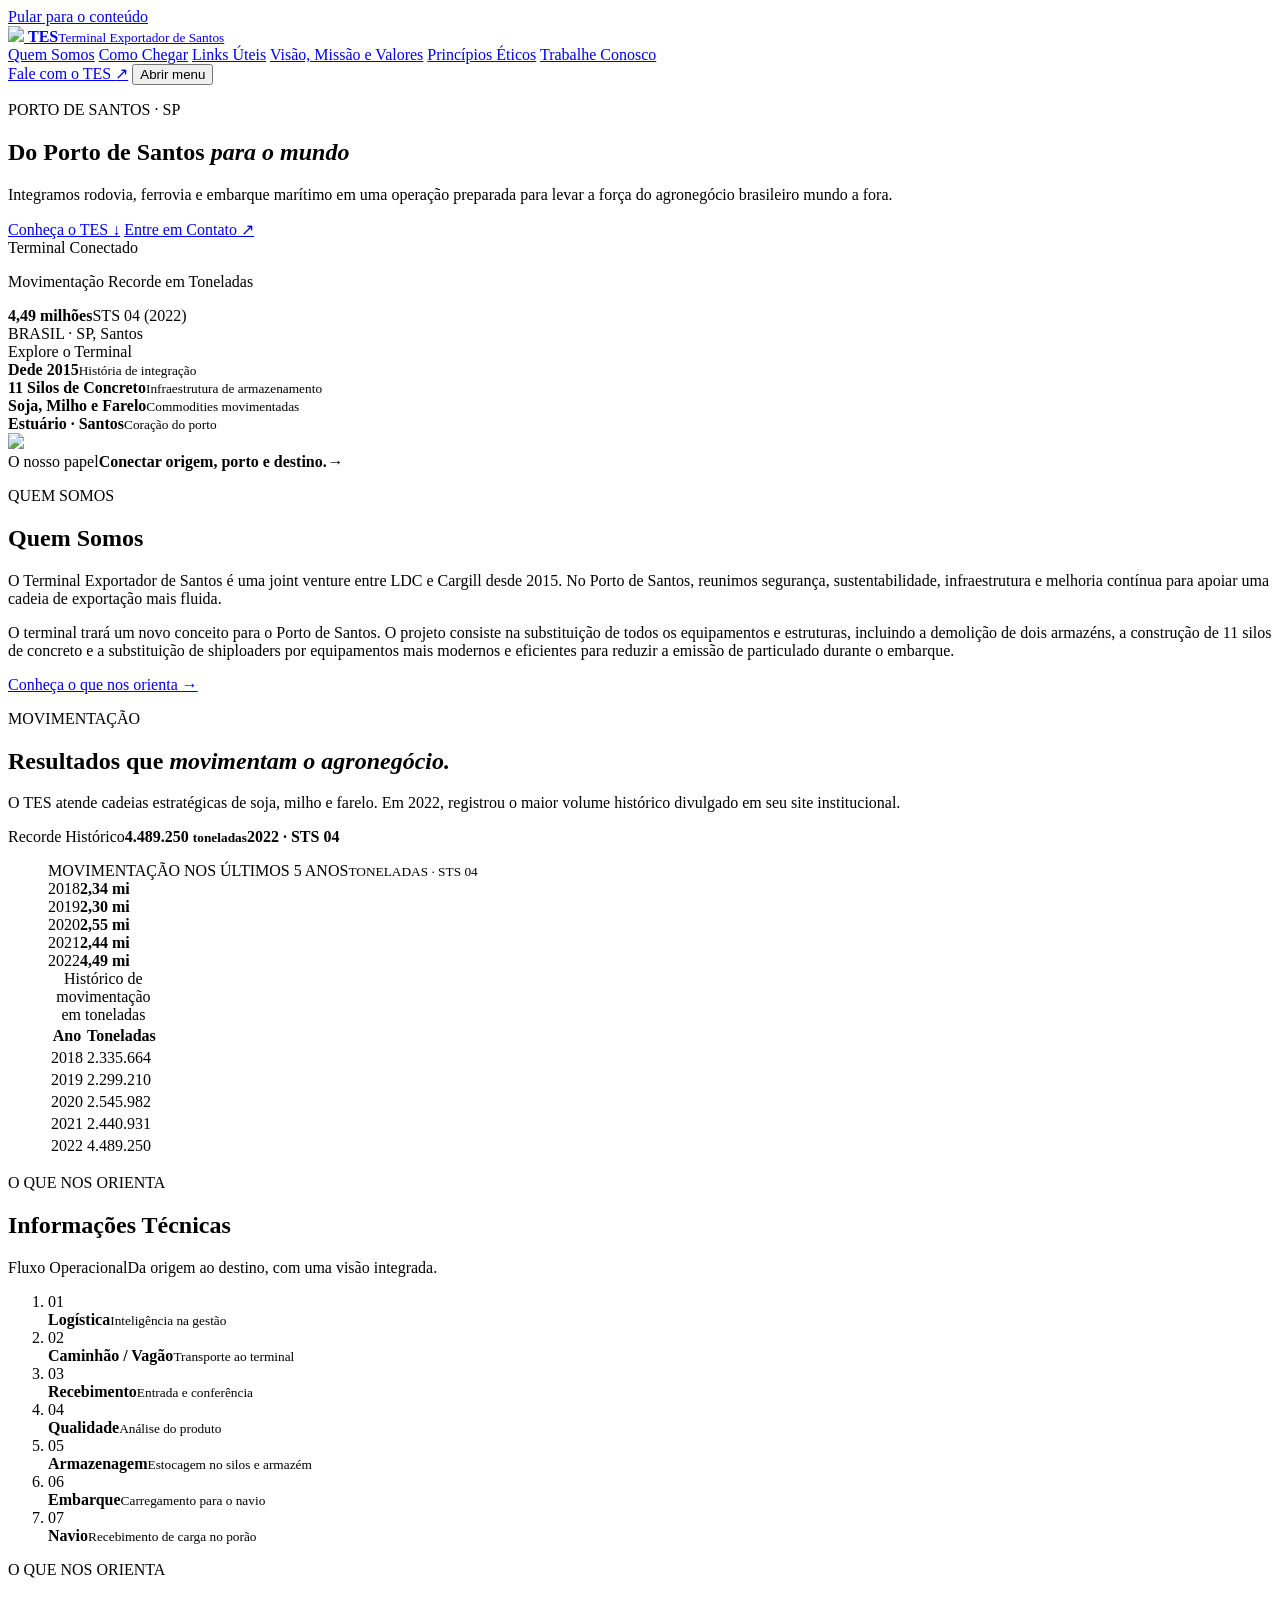
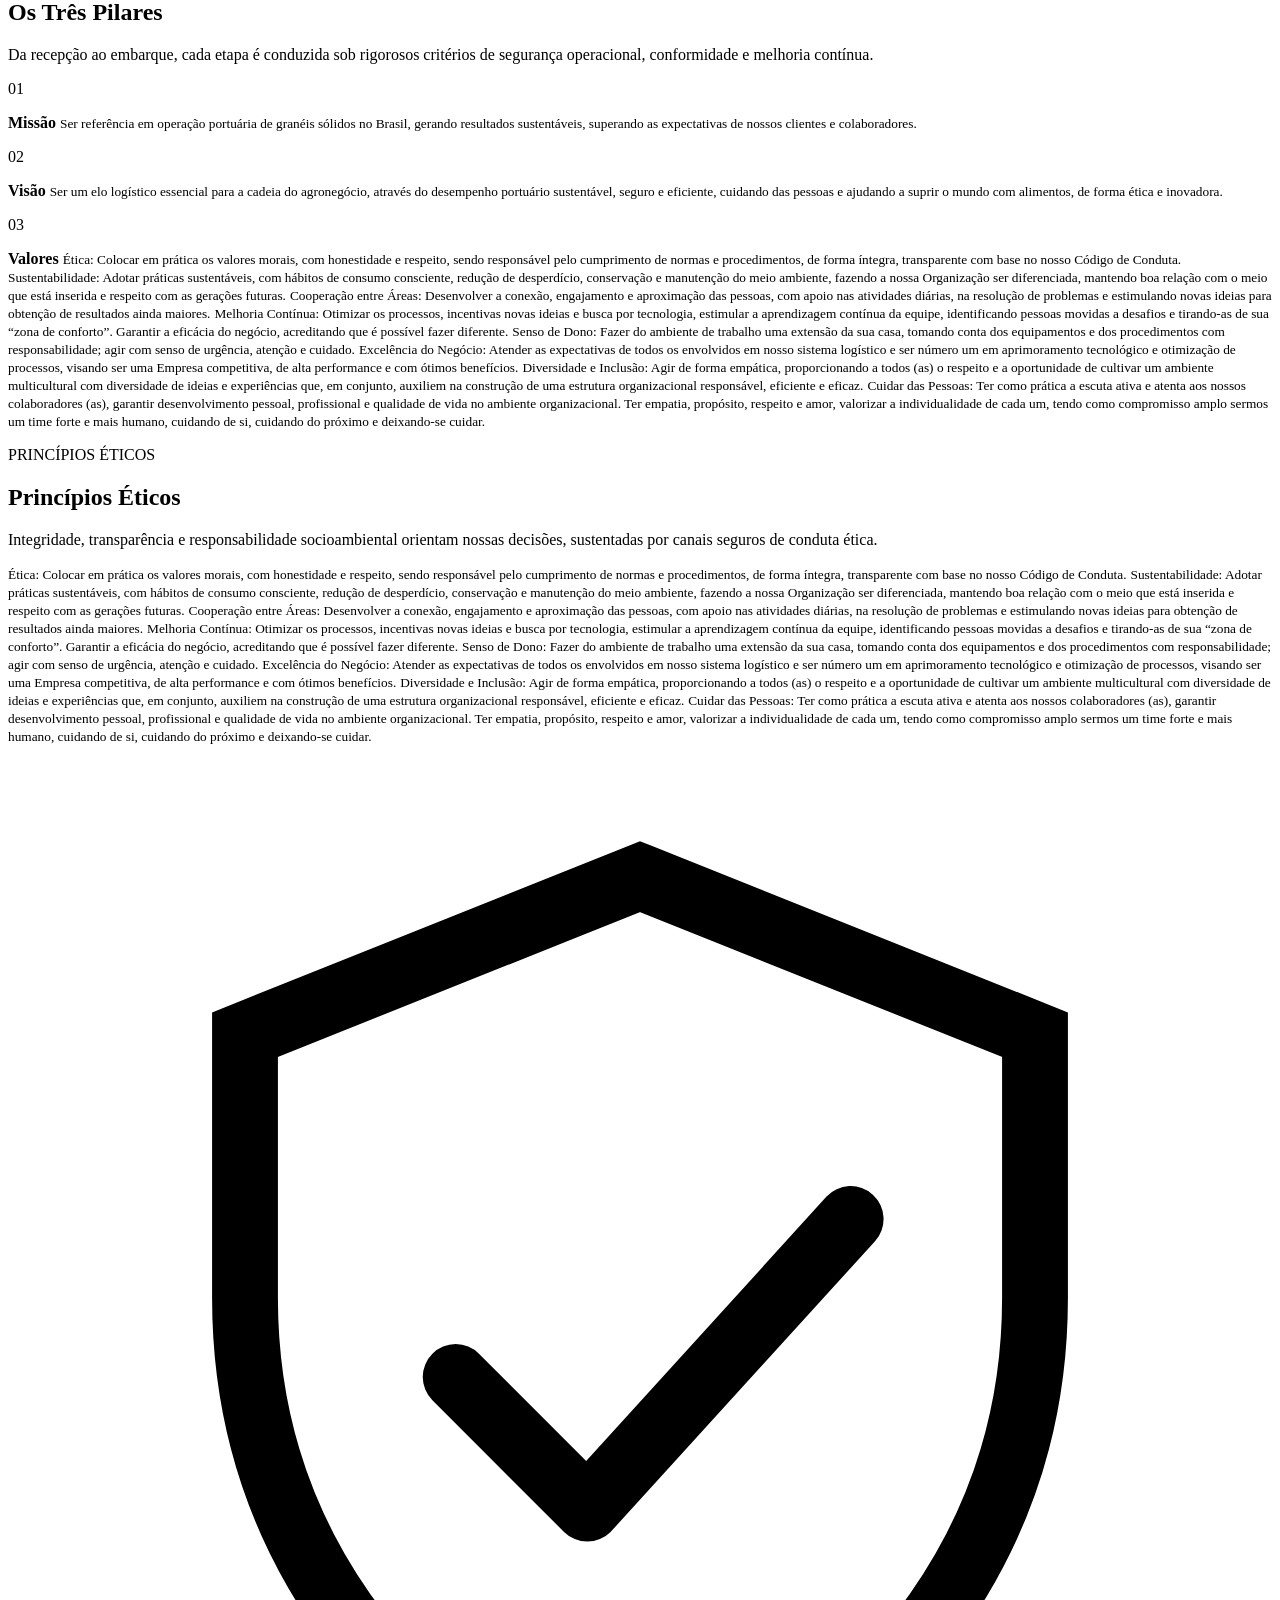
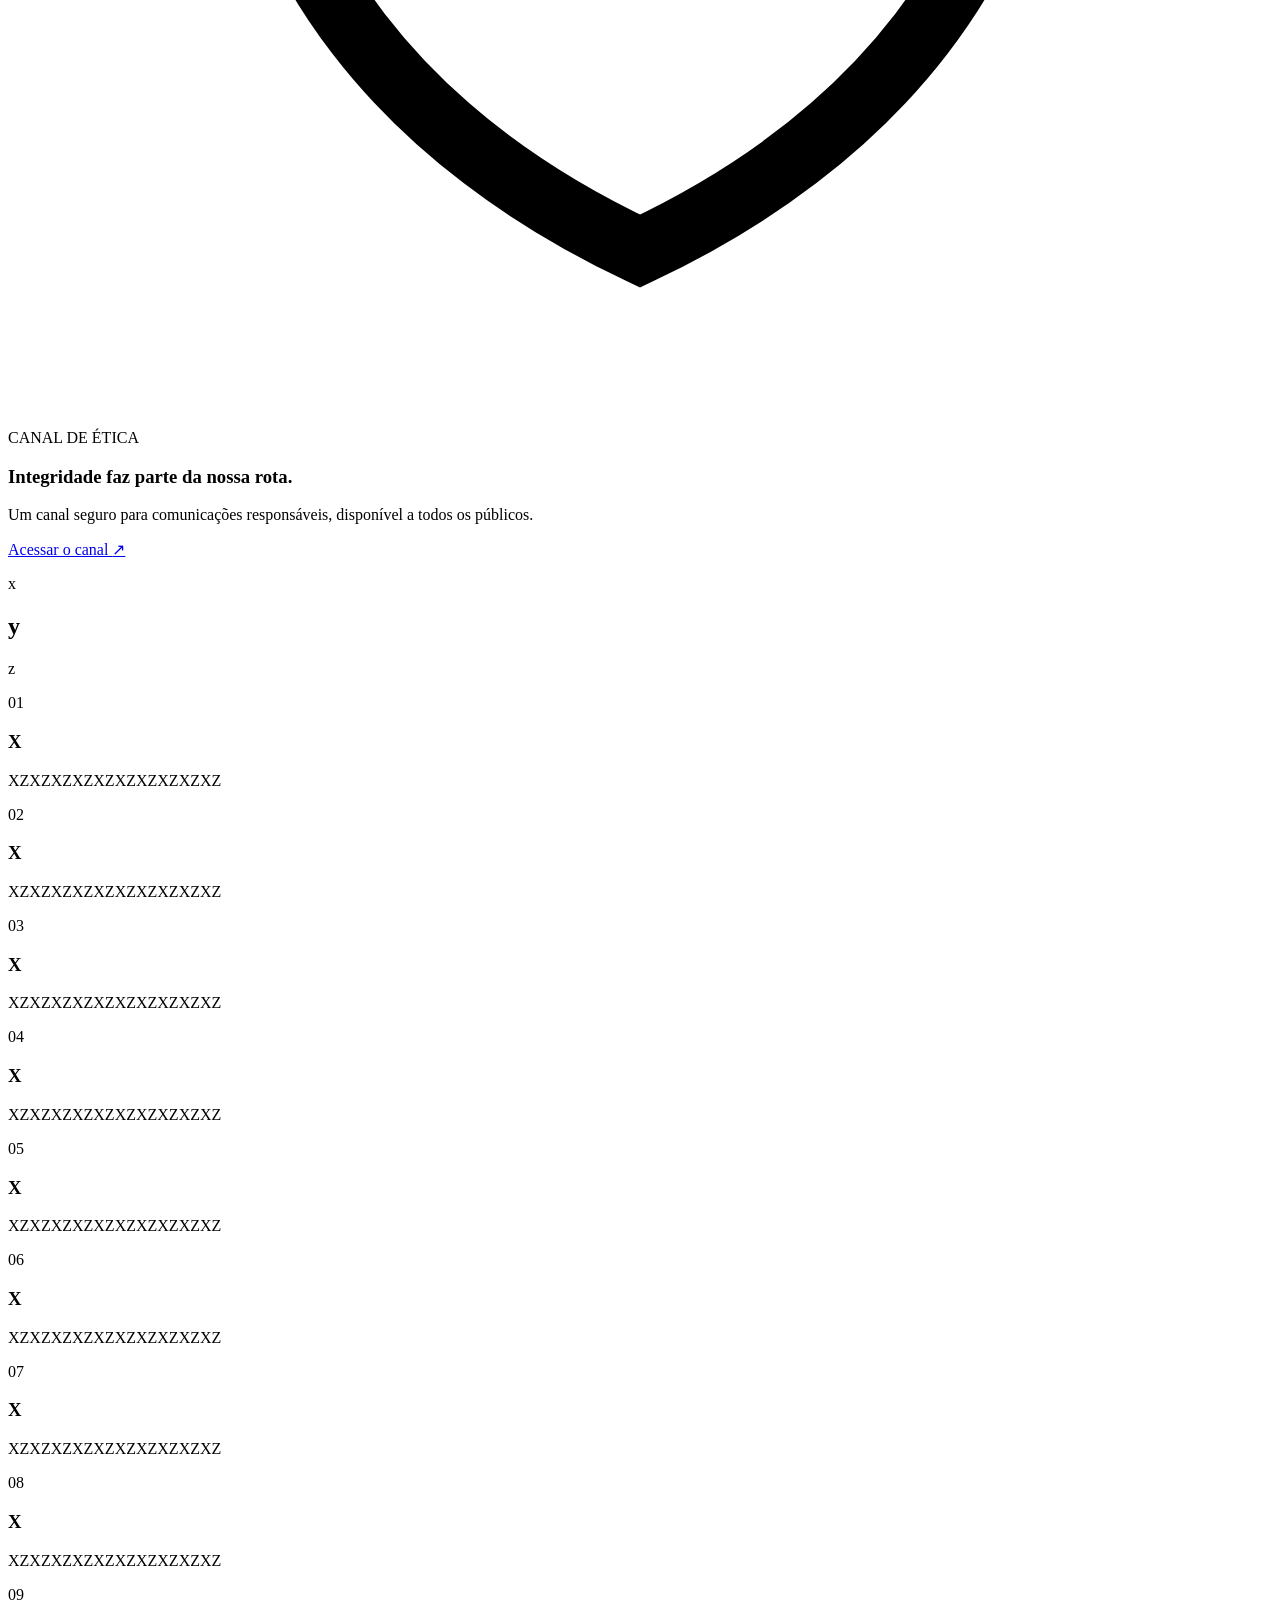
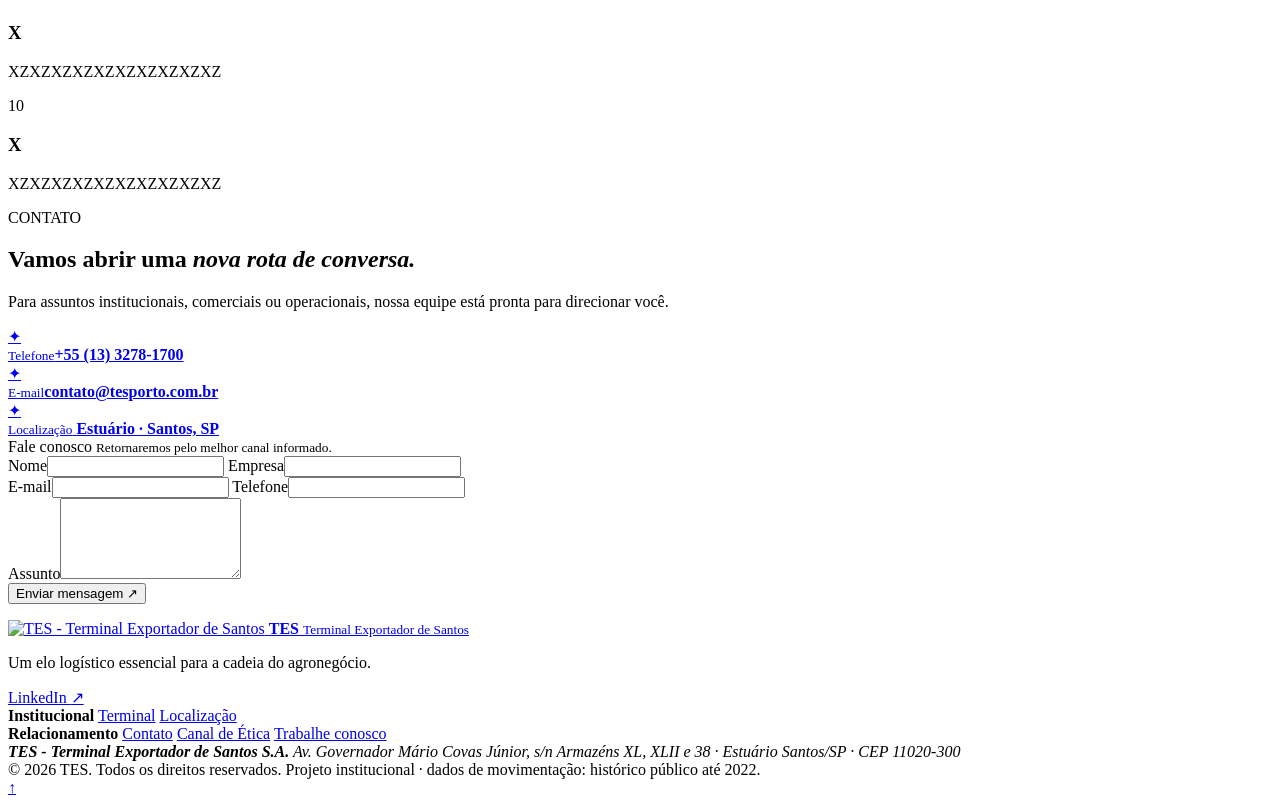
==== public/index.html @ b11dc9a2 "Informações atualizadas e seções melhoradas" ====
<!doctype html>
<html lang="pt-BR">
  <head>
    <meta charset="UTF-8">

    <meta name="viewport" content="width=device-width, initial-scale=1.0">
    <meta name="description" content="Terminal Exportador de Santos S.A.">
    <meta name="theme-color" content="#061b33">

    <meta property="og:title" content="TES">
    <meta property="og:description" content="Do Porto de Santos para o mundo: operação portuária integrada para o agronegócio.">
    <meta property="og:type" content="website">

    <title>TES - Terminal Exportador de Santos</title>

    <link rel="icon" type="image/png" href="assets/images/isotipo-tes.png">

    <link rel="preconnect" href="https://fonts.googleapis.com">
    <link rel="preconnect" href="https://fonts.gstatic.com" crossorigin>

    <link href="https://fonts.googleapis.com/css2?family=Inter:wght@400;500;600;700&family=Plus+Jakarta+Sans:wght@600;700;800&display=swap" rel="stylesheet">

    <link rel="stylesheet" href="styles.css">

    <script type="application/ld+json">
      {
        "@context": "https://schema.org",
        "@type": "Organization",
        "name": "TES - Terminal Exportador de Santos",
        "url": "https://www.tessantos.com.br/",
        "email": "contato@tesporto.com.br",
        "telephone": "+55 (13) 3278-1700",
  
        "address": {
          "@type": "PostalAddress",
          "streetAddress": "Avenida Governador Mário Covas Júnior, s/n, Armazéns XL, XLII e 38",
          "addressLocality": "Santos",
          "addressRegion": "SP",
          "postalCode": "11020-300",
          "addressCountry": "BR"
        },
        "sameAs": ["https://www.linkedin.com/company/tegteagtes/"]
      }
    </script>
  </head>

  <body>
    <a class="skip-link" href="#conteudo">Pular para o conteúdo</a>

    <header class="site-header" data-header>
      <div class="header-shell container">
        <a class="brand" href="#inicio" aria-label="TES - voltar ao início">
          <span class="brand-mark" aria-hidden="true">
            <img src="assets/images/isotipo-tes.png">
          </span>
          <span class="brand-copy"><b>TES</b><small>Terminal Exportador de Santos</small></span>
        </a>

        <nav class="desktop-nav" aria-label="Navegação principal">
          <a href="#quemsomos">Quem Somos</a>
          <a href="#comochegar">Como Chegar</a>
          <a href="#linksuteis">Links Úteis</a>
          <a href="#visaomissaovalores">Visão, Missão e Valores</a>
          <a href="#principioseticos">Princípios Éticos</a>
          <a href="https://site.vagas.com.br/MsgPagEmprDesativ-Benvido.asp?t=340" target="_blank" rel="noopener noreferrer">Trabalhe Conosco</a>
        </nav>

        <a class="header-cta button button-small button-primary" href="#contato">Fale com o TES <span aria-hidden="true">↗</span></a>
        <!-- Botão "hamburguer" (só visível no mobile via CSS).
             data-menu-toggle: gancho que o script.js usa para abrir/fechar o menu.
             aria-expanded começa em "false" e o JS alterna para "true" ao abrir
             (isso também é o que o CSS usa para animar as duas barrinhas em "X"). -->
        <button class="menu-toggle" type="button" aria-expanded="false" aria-controls="mobile-menu" data-menu-toggle>
          <span class="sr-only">Abrir menu</span>
          <span></span><span></span>
        </button>
      </div>

      <!-- Painel do menu mobile: começa com o atributo "hidden" (invisível).
           data-mobile-menu: gancho usado pelo script.js para mostrar/esconder este painel. -->
      <div class="mobile-menu" id="mobile-menu" data-mobile-menu hidden>
        <nav aria-label="Navegação mobile">
          <a href="#quemsomos">Quem Somos</a>
          <a href="#comochegar">Como Chegar</a>
          <a href="#linksuteis">Links Úteis</a>
          <a href="#missaovisaovalores">Visão/Missão/Valores</a>
          <a href="#principioseticos">Princípios Éticos</a>
          <a href="https://site.vagas.com.br/MsgPagEmprDesativ-Benvido.asp?t=340" target="_blank" rel="noopener noreferrer">Trabalhe Conosco</a>
        </nav>
      </div>
    </header>

    <main id="conteudo">
      <!-- SEÇÃO HERO (abertura de tela cheia)
           data-reveal (usado em vários pontos da página a partir daqui):
           gancho que o script.js usa junto com IntersectionObserver para
           fazer o elemento surgir suavemente quando entra na tela ao rolar.
           Sem o script.js conectado, todo elemento com data-reveal fica
           travado em opacity: 0 (invisível) — por causa da regra no CSS:
           [data-reveal] { opacity: 0; ... }
           Isso também contribuía para a impressão de página "quebrada". -->
      <section class="hero section" id="inicio" aria-labelledby="hero-title">
        <div class="hero-media" aria-hidden="true"></div>
        <div class="hero-routes" aria-hidden="true">
          <span class="route route-rail"></span><span class="route route-road"></span><span class="route route-sea"></span>
        </div>
        <div class="container hero-layout">
          <div class="hero-copy" data-reveal>
            <p class="eyebrow eyebrow-light"><span></span>PORTO DE SANTOS · SP</p>
            <h1 id="hero-title">Do Porto de Santos <em>para o mundo</em></h1>
            <p class="hero-lead">Integramos rodovia, ferrovia e embarque marítimo em uma operação preparada para levar a força do agronegócio brasileiro mundo a fora.</p>
            <div class="hero-actions">
              <a class="button button-primary" href="#quemsomos">Conheça o TES <span aria-hidden="true">↓</span></a>
              <a class="button button-ghost" href="#contato">Entre em Contato <span aria-hidden="true">↗</span></a>
            </div>
          </div>

          <aside class="hero-panel" aria-label="Resumo do TES" data-reveal>
            <div class="hero-panel-top"><span class="pulse-dot" aria-hidden="true"></span>Terminal Conectado</div>
            <p>Movimentação Recorde em Toneladas</p>
            <div class="hero-kpi"><strong>4,49 milhões</strong><span>STS 04 (2022)</span></div>
            <div class="hero-panel-bottom"><span>BRASIL · SP, Santos</span></div>
          </aside>
        </div>

        <div class="hero-scroll container" aria-hidden="true"><span>Explore o Terminal</span><i></i></div>
      </section>

      <!-- Faixa de destaques rápidos logo abaixo do hero (desde 2015, 11 silos etc.) -->
      <section class="credentials" aria-label="Destaques institucionais">
        <div class="container credentials-grid" data-reveal>
          <div class="credential"><span class="credential-icon icon-archive" aria-hidden="true"></span><div><b>Dede 2015</b><small>História de integração</small></div></div>
          <div class="credential"><span class="credential-icon icon-silo" aria-hidden="true"></span><div><b>11 Silos de Concreto</b><small>Infraestrutura de armazenamento</small></div></div>
          <div class="credential"><span class="credential-icon icon-grain" aria-hidden="true"></span><div><b>Soja, Milho e Farelo</b><small>Commodities movimentadas</small></div></div>
          <div class="credential"><span class="credential-icon icon-pin" aria-hidden="true"></span><div><b>Estuário · Santos</b><small>Coração do porto</small></div></div>
        </div>
      </section>

      <!-- SEÇÃO "QUEM SOMOS" -->
      <section class="section intro" id="quemsomos" aria-labelledby="quemsomos-title">
        <div class="container intro-grid">
          <div class="image-stack" data-reveal>
            <img class="image-stack-main" src="assets/photos/tesbusiness.png">
            <div class="image-stack-card"><span>O nosso papel</span><strong>Conectar origem, porto e destino.</strong><i aria-hidden="true">→</i></div>
          </div>
          <div class="intro-copy" data-reveal>
            <p class="eyebrow"><span></span>QUEM SOMOS</p>
            <h2 id="quemsomos-title">Quem Somos</h2>
            <p class="section-lead">
              O Terminal Exportador de Santos é uma joint venture entre LDC e Cargill desde 2015. No Porto de Santos, reunimos segurança, sustentabilidade, infraestrutura e melhoria contínua para apoiar uma cadeia de exportação mais fluida.
            </p>
            <p class="section-lead">
              O terminal trará um novo conceito para o Porto de Santos. O projeto consiste na substituição de todos os equipamentos e estruturas, incluindo a demolição de dois armazéns, a construção de 11 silos de concreto e a substituição de shiploaders por equipamentos mais modernos e eficientes para reduzir a emissão de particulado durante o embarque.
            </p>
            <a class="text-link" href="#missaovisaovalores">Conheça o que nos orienta <span aria-hidden="true">→</span></a>
          </div>
        </div>
      </section>

      <!-- MOVIMENTAÇÃO -->
      <section class="section movement" id="movimentacao" aria-labelledby="movimentacao-title">
        <div class="movement-bg" aria-hidden="true"></div>
        <div class="container movement-layout">
          <div class="movement-copy" data-reveal>
            <p class="eyebrow eyebrow-light"><span></span>MOVIMENTAÇÃO</p>
            <h2 id="movimentacao-title">Resultados que <em>movimentam o agronegócio.</em></h2>
            <p class="section-lead">O TES atende cadeias estratégicas de soja, milho e farelo. Em 2022, registrou o maior volume histórico divulgado em seu site institucional.</p>
            <div class="record-badge"><span>Recorde Histórico</span><strong>4.489.250 <small> toneladas</small></strong><b>2022 · STS 04</b></div>
          </div>
          <figure class="movement-chart" data-reveal aria-labelledby="chart-title">
            <figcaption id="chart-title"><span>MOVIMENTAÇÃO NOS ÚLTIMOS 5 ANOS</span><small>TONELADAS · STS 04</small></figcaption>
            <div class="chart-bars" aria-hidden="true">
              <div class="chart-bar"><i style="--bar: 52%"></i><span>2018</span><b>2,34 mi</b></div>
              <div class="chart-bar"><i style="--bar: 51%"></i><span>2019</span><b>2,30 mi</b></div>
              <div class="chart-bar"><i style="--bar: 57%"></i><span>2020</span><b>2,55 mi</b></div>
              <div class="chart-bar"><i style="--bar: 54%"></i><span>2021</span><b>2,44 mi</b></div>
              <div class="chart-bar chart-bar-highlight"><i style="--bar: 100%"></i><span>2022</span><b>4,49 mi</b></div>
            </div>
            <table class="sr-only"><caption>Histórico de movimentação em toneladas</caption><thead><tr><th>Ano</th><th>Toneladas</th></tr></thead><tbody><tr><td>2018</td><td>2.335.664</td></tr><tr><td>2019</td><td>2.299.210</td></tr><tr><td>2020</td><td>2.545.982</td></tr><tr><td>2021</td><td>2.440.931</td></tr><tr><td>2022</td><td>4.489.250</td></tr></tbody></table>
          </figure>
        </div>
      </section>

      <!-- INFORMAÇÕES TÉCNICAS --->
      <section class="section operation" id="missaovisaovalores" aria-labelledby="operacao-title">
        <div class="container">
          <div class="sustainability-visual" data-reveal>
            <div class="sustainability-photo" role="img" aria-label="Vegetação próxima à costa e oceano"></div>
          </div>
          <div class="sustainability-copy" data-reveal>
            <p class="eyebrow"><span></span>O QUE NOS ORIENTA</p>
            <h2 id="operacao-title">Informações Técnicas</h2>
          </div>
          <div class="process" data-reveal>
            <div class="process-heading"><span class="process-title">Fluxo Operacional</span><span class="process-note">Da origem ao destino, com uma visão integrada.</span></div>
              <ol class="process-steps">
                <li><span class="process-number">01</span><div><b>Logística</b><small>Inteligência na gestão</small></div></li>
                <li><span class="process-number">02</span><div><b>Caminhão / Vagão</b><small>Transporte ao terminal</small></div></li>
                <li><span class="process-number">03</span><div><b>Recebimento</b><small>Entrada e conferência</small></div></li>
                <li><span class="process-number">04</span><div><b>Qualidade</b><small>Análise do produto</small></div></li>
                <li><span class="process-number">05</span><div><b>Armazenagem</b><small>Estocagem no silos e armazém</small></div></li>
                <li><span class="process-number">06</span><div><b>Embarque</b><small>Carregamento para o navio</small></div></li>
                <li><span class="process-number">07</span><div><b>Navio</b><small>Recebimento de carga no porão</small></div></li>
              </ol>
            </div>
          </div>
        </div>

      <!-- VISÃO, MISSÃO E VALORES -->
      <section class="section operation" id="missaovisaovalores" aria-labelledby="operacao-title">
        <div class="container">
          <div class="sustainability-visual" data-reveal>
            <div class="sustainability-photo" role="img" aria-label="Vegetação próxima à costa e oceano"></div>
          </div>
          <div class="sustainability-copy" data-reveal>
            <p class="eyebrow"><span></span>O QUE NOS ORIENTA</p>
            <h2 id="operacao-title">Os Três Pilares</h2>
            <p>Da recepção ao embarque, cada etapa é conduzida sob rigorosos critérios de segurança operacional, conformidade e melhoria contínua.</p>
            <div class="principle-list">

              <div><span aria-hidden="true">01</span><p><b>Missão </b><small> Ser referência em operação portuária de granéis sólidos no Brasil, gerando resultados sustentáveis, superando as expectativas de nossos clientes e colaboradores.</small></p></div>
              <div><span aria-hidden="true">02</span><p><b>Visão </b><small> Ser um elo logístico essencial para a cadeia do agronegócio, através do desempenho portuário sustentável, seguro e eficiente, cuidando das pessoas e ajudando a suprir o mundo com alimentos, de forma ética e inovadora.</small></p></div>
              <div><span aria-hidden="true">03</span>
                <p><b>Valores</b>
                  <small>Ética: Colocar em prática os valores morais, com honestidade e respeito, sendo responsável pelo cumprimento de normas e procedimentos, de forma íntegra, transparente com base no nosso Código de Conduta.</small>
                  <small>Sustentabilidade: Adotar práticas sustentáveis, com hábitos de consumo consciente, redução de desperdício, conservação e manutenção do meio ambiente, fazendo a nossa Organização ser diferenciada, mantendo boa relação com o meio que está inserida e respeito com as gerações futuras.</small>
                  <small>Cooperação entre Áreas: Desenvolver a conexão, engajamento e aproximação das pessoas, com apoio nas atividades diárias, na resolução de problemas e estimulando novas ideias para obtenção de resultados ainda maiores.</small>
                  <small>Melhoria Contínua: Otimizar os processos, incentivas novas ideias e busca por tecnologia, estimular a aprendizagem contínua da equipe, identificando pessoas movidas a desafios e tirando-as de sua “zona de conforto”. Garantir a eficácia do negócio, acreditando que é possível fazer diferente.</small>
                  <small>Senso de Dono: Fazer do ambiente de trabalho uma extensão da sua casa, tomando conta dos equipamentos e dos procedimentos com responsabilidade; agir com senso de urgência, atenção e cuidado.</small>
                  <small>Excelência do Negócio: Atender as expectativas de todos os envolvidos em nosso sistema logístico e ser número um em aprimoramento tecnológico e otimização de processos, visando ser uma Empresa competitiva, de alta performance e com ótimos benefícios.</small>
                  <small>Diversidade e Inclusão: Agir de forma empática, proporcionando a todos (as) o respeito e a oportunidade de cultivar um ambiente multicultural com diversidade de ideias e experiências que, em conjunto, auxiliem na construção de uma estrutura organizacional responsável, eficiente e eficaz.</small>
                  <small>Cuidar das Pessoas: Ter como prática a escuta ativa e atenta aos nossos colaboradores (as), garantir desenvolvimento pessoal, profissional e qualidade de vida no ambiente organizacional. Ter empatia, propósito, respeito e amor, valorizar a individualidade de cada um, tendo como compromisso amplo sermos um time forte e mais humano, cuidando de si, cuidando do próximo e deixando-se cuidar.</small>
                </p>
              </div>
            </div>
          </div>
        </div>
      </section>

      <!-- PRINCÍPOS ÉTICOS -->
      <section class="section operation" id="principioseticos" aria-labelledby="operacao-title">
        <div class="container">
          <div class="section-heading section-heading-split" data-reveal>
            <div>
              <p class="eyebrow"><span></span>PRINCÍPIOS ÉTICOS</p>
              <h2 id="operacao-title">Princípios Éticos</h2>
            </div>
            <p>Integridade, transparência e responsabilidade socioambiental orientam nossas decisões, sustentadas por canais seguros de conduta ética.</p>
          </div>

          <small>Ética: Colocar em prática os valores morais, com honestidade e respeito, sendo responsável pelo cumprimento de normas e procedimentos, de forma íntegra, transparente com base no nosso Código de Conduta.</small>

          <small>Sustentabilidade: Adotar práticas sustentáveis, com hábitos de consumo consciente, redução de desperdício, conservação e manutenção do meio ambiente, fazendo a nossa Organização ser diferenciada, mantendo boa relação com o meio que está inserida e respeito com as gerações futuras.</small>
          <small>Cooperação entre Áreas: Desenvolver a conexão, engajamento e aproximação das pessoas, com apoio nas atividades diárias, na resolução de problemas e estimulando novas ideias para obtenção de resultados ainda maiores.</small>
          <small>Melhoria Contínua: Otimizar os processos, incentivas novas ideias e busca por tecnologia, estimular a aprendizagem contínua da equipe, identificando pessoas movidas a desafios e tirando-as de sua “zona de conforto”. Garantir a eficácia do negócio, acreditando que é possível fazer diferente.</small>
          <small>Senso de Dono: Fazer do ambiente de trabalho uma extensão da sua casa, tomando conta dos equipamentos e dos procedimentos com responsabilidade; agir com senso de urgência, atenção e cuidado.</small>
          <small>Excelência do Negócio: Atender as expectativas de todos os envolvidos em nosso sistema logístico e ser número um em aprimoramento tecnológico e otimização de processos, visando ser uma Empresa competitiva, de alta performance e com ótimos benefícios.</small>
          <small>Diversidade e Inclusão: Agir de forma empática, proporcionando a todos (as) o respeito e a oportunidade de cultivar um ambiente multicultural com diversidade de ideias e experiências que, em conjunto, auxiliem na construção de uma estrutura organizacional responsável, eficiente e eficaz.</small>
          <small>Cuidar das Pessoas: Ter como prática a escuta ativa e atenta aos nossos colaboradores (as), garantir desenvolvimento pessoal, profissional e qualidade de vida no ambiente organizacional. Ter empatia, propósito, respeito e amor, valorizar a individualidade de cada um, tendo como compromisso amplo sermos um time forte e mais humano, cuidando de si, cuidando do próximo e deixando-se cuidar.</small>
    
        </div>
        <div class="container">
          <div class="ethics-banner" data-reveal>
            <div class="ethics-icon" aria-hidden="true"><svg viewBox="0 0 48 48" fill="none"><path d="M24 5 39 11v10c0 10-6.5 17-15 21-8.5-4-15-11-15-21V11l15-6Z" stroke="currentColor" stroke-width="2.5"/><path d="m17 24 5 5 10-11" stroke="currentColor" stroke-width="2.5" stroke-linecap="round" stroke-linejoin="round"/></svg></div>
            <div><p class="card-kicker">CANAL DE ÉTICA</p><h3>Integridade faz parte da nossa rota.</h3><p>Um canal seguro para comunicações responsáveis, disponível a todos os públicos.</p></div>
            <a class="button button-dark" href="https://contatoseguro.com.br/teg-teag-tes" target="_blank" rel="noopener">Acessar o canal <span aria-hidden="true">↗</span></a>
          </div>
        </div>
      </section>

      <!-- SEÇÃO "X" -->
      <section class="section governance" id="x" aria-labelledby="governanca-title">
        <div class="container">
          <div class="section-heading governance-heading" data-reveal>
            <p class="eyebrow"><span></span> x</p>
            <h2 id="governanca-title">y</h2>
            <p>z</p>
          </div>

          <div class="value-grid" data-reveal>
            <article class="value-card"><span>01</span><h3>X</h3><p>XZXZXZXZXZXZXZXZXZXZ</p></article>
            <article class="value-card"><span>02</span><h3>X</h3><p>XZXZXZXZXZXZXZXZXZXZ</p></article>
            <article class="value-card"><span>03</span><h3>X</h3><p>XZXZXZXZXZXZXZXZXZXZ</p></article>
            <article class="value-card"><span>04</span><h3>X</h3><p>XZXZXZXZXZXZXZXZXZXZ</p></article>
            <article class="value-card"><span>05</span><h3>X</h3><p>XZXZXZXZXZXZXZXZXZXZ</p></article>
            <article class="value-card"><span>06</span><h3>X</h3><p>XZXZXZXZXZXZXZXZXZXZ</p></article>
            <article class="value-card"><span>07</span><h3>X</h3><p>XZXZXZXZXZXZXZXZXZXZ</p></article>
            <article class="value-card"><span>08</span><h3>X</h3><p>XZXZXZXZXZXZXZXZXZXZ</p></article>
            <article class="value-card"><span>09</span><h3>X</h3><p>XZXZXZXZXZXZXZXZXZXZ</p></article>
            <article class="value-card"><span>10</span><h3>X</h3><p>XZXZXZXZXZXZXZXZXZXZ</p></article>
          </div>
        </div>
      </section>

      <!-- CONTATO -->
      <section class="section contact" id="contato" aria-labelledby="contato-title">
        <div class="container contact-layout">
          <div class="contact-copy" data-reveal>

            <p class="eyebrow eyebrow-light"><span></span> CONTATO</p>

            <h2 id="contato-title">Vamos abrir uma <em>nova rota de conversa.</em></h2>

            <p>Para assuntos institucionais, comerciais ou operacionais, nossa equipe está pronta para direcionar você.</p>

            <div class="contact-details">
              <a href="tel:+551332781700"><span aria-hidden="true">✦</span><div><small>Telefone</small><b>+55 (13) 3278-1700</b></div></a>
              <a href="mailto:contato@tesporto.com.br"><span aria-hidden="true">✦</span><div><small>E-mail</small><b>contato@tesporto.com.br</b></div></a>

              <a href="https://maps.app.goo.gl/5aqZUrAP55DKYbxz7" target="_blank" rel="noopener">
                <span aria-hidden="true">✦</span>
                <div>
                  <small>Localização</small>
                  <b>Estuário · Santos, SP</b>
                </div>
              </a>
            </div>
          </div>

          <form class="contact-form" data-contact-form data-reveal>
            <div class="form-heading">
              <span>Fale conosco</span>
              <small>Retornaremos pelo melhor canal informado.</small>
            </div>

            <div class="form-row">
              <label>Nome<input name="nome" autocomplete="name" /></label>
              <label>Empresa<input name="empresa" autocomplete="organization" /></label>
            </div>

            <div class="form-row">
              <label>E-mail<input type="email" name="email" autocomplete="email" /></label>
              <label>Telefone<input type="tel" name="telefone" autocomplete="tel" /></label>
            </div>

            <label>Assunto<textarea name="mensagem" rows="5"></textarea></label>

            <div class="form-submit">
              <button class="button button-primary" type="submit">Enviar mensagem <span aria-hidden="true">↗</span></button>
              <p data-form-status role="status" aria-live="polite"></p>
            </div>
          </form>
        </div>
      </section>
    </main>

    <footer class="site-footer">
      <div class="container footer-grid">
        <div class="footer-brand">

          <a class="brand" href="#inicio" aria-label="Voltar ao início">
            <span class="brand-mark" aria-hidden="true">
              <img src="assets/images/isotipo-tes.png" alt="TES - Terminal Exportador de Santos">
            </span>

            <span class="brand-copy"><b>TES</b>
              <small>Terminal Exportador de Santos</small>
            </span>
          </a>

          <p>Um elo logístico essencial para a cadeia do agronegócio.</p>
          <a class="linkedin-link" href="https://www.linkedin.com/company/tegteagtes/" target="_blank" rel="noopener">LinkedIn <span aria-hidden="true">↗</span></a>
        </div>
        
        <div class="footer-links">
          <div><b>Institucional</b>
            <a href="#quemsomos">Terminal</a>
            <a href="#comochegar">Localização</a>
          </div>
          
          <div>
            <b>Relacionamento</b>
            <a href="#contato">Contato</a>
            <a href="https://contatoseguro.com.br/teg-teag-tes" target="_blank" rel="noopener">Canal de Ética</a>
            <a href="https://www.vagas.com.br/" target="_blank" rel="noopener">Trabalhe conosco</a>
          </div>
        </div>

        <address>
          <b>TES - Terminal Exportador de Santos S.A.</b>
          <span>Av. Governador Mário Covas Júnior, s/n</span>
          <span>Armazéns XL, XLII e 38 · Estuário</span>
          <span>Santos/SP · CEP 11020-300</span>
        </address>
      </div>

      <div class="container footer-bottom">
        <span>© <span data-current-year></span> TES. Todos os direitos reservados.</span>

        <span>Projeto institucional · dados de movimentação: histórico público até 2022.</span>
      </div>
    </footer>

    <a class="back-to-top" href="#inicio" aria-label="Voltar ao topo" data-back-to-top>
      <span aria-hidden="true">↑</span>
    </a>

    <script src="script.js"></script>
  </body>
</html>
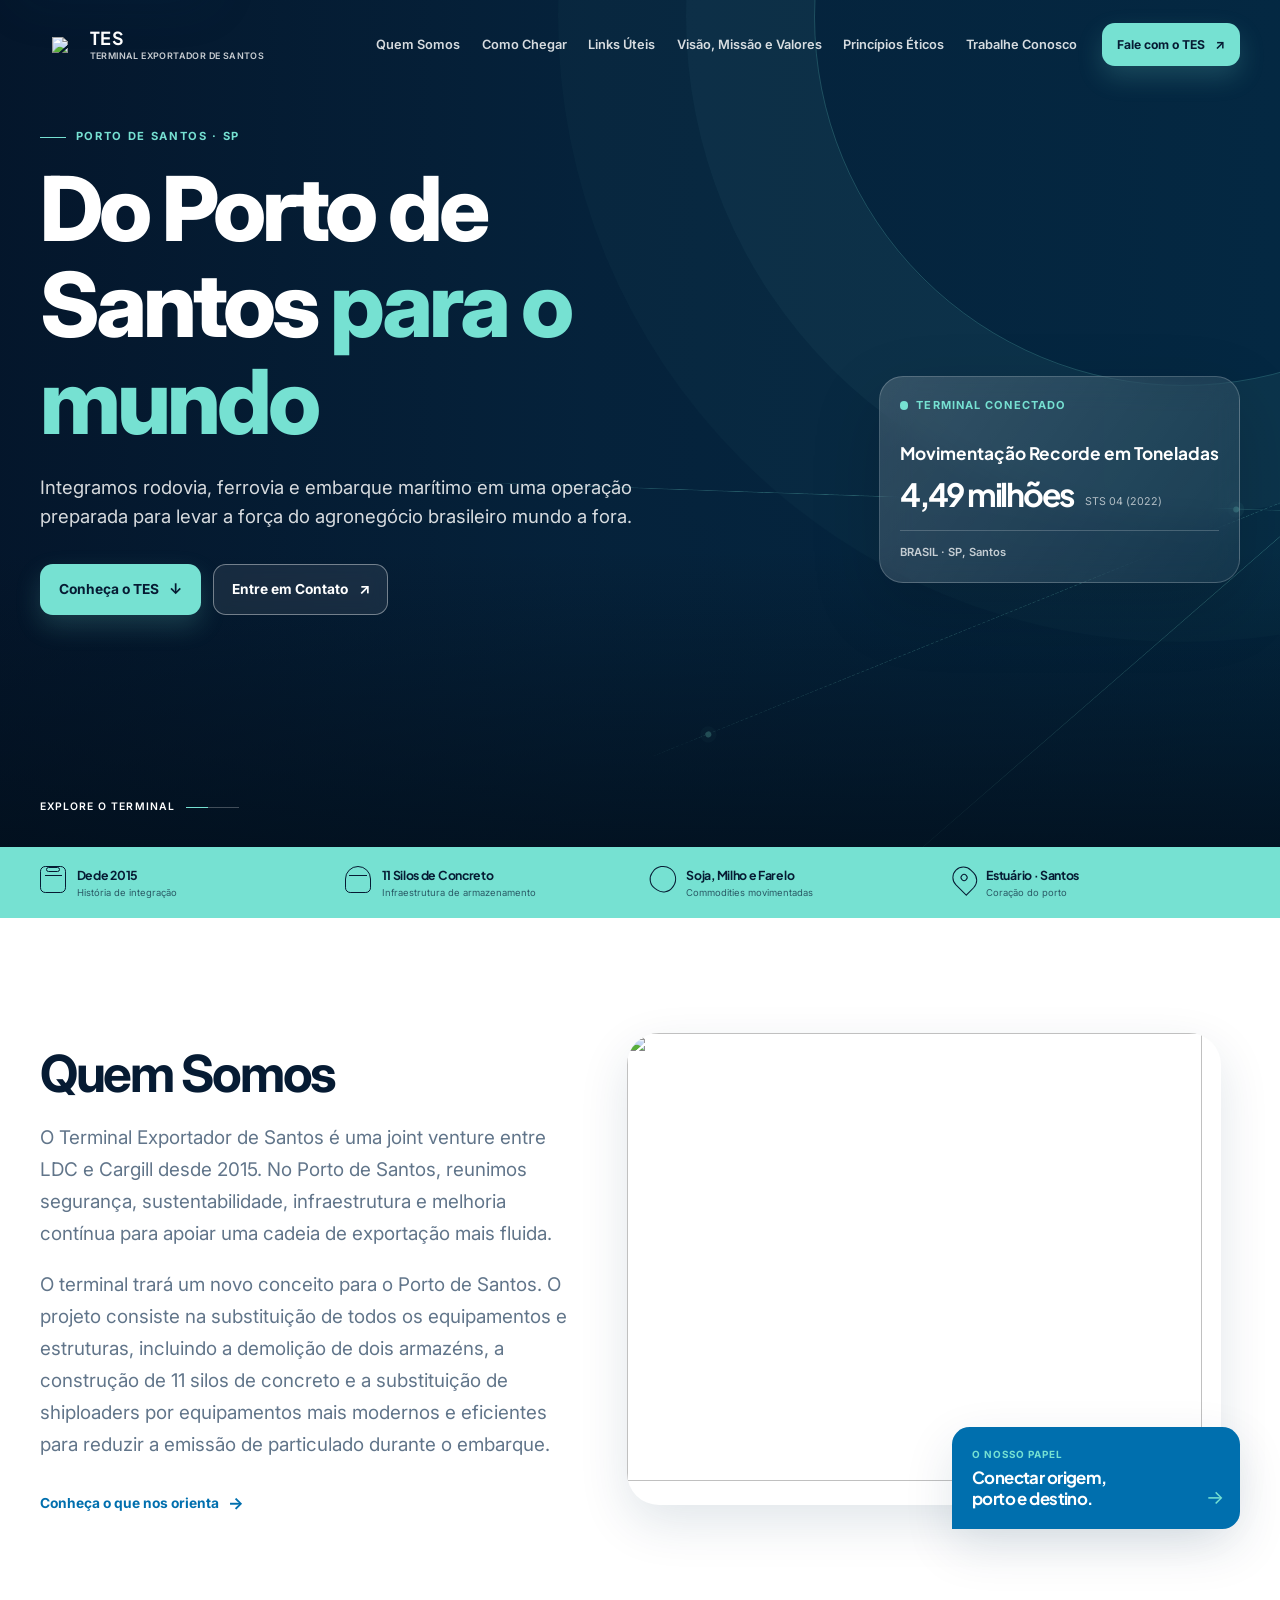
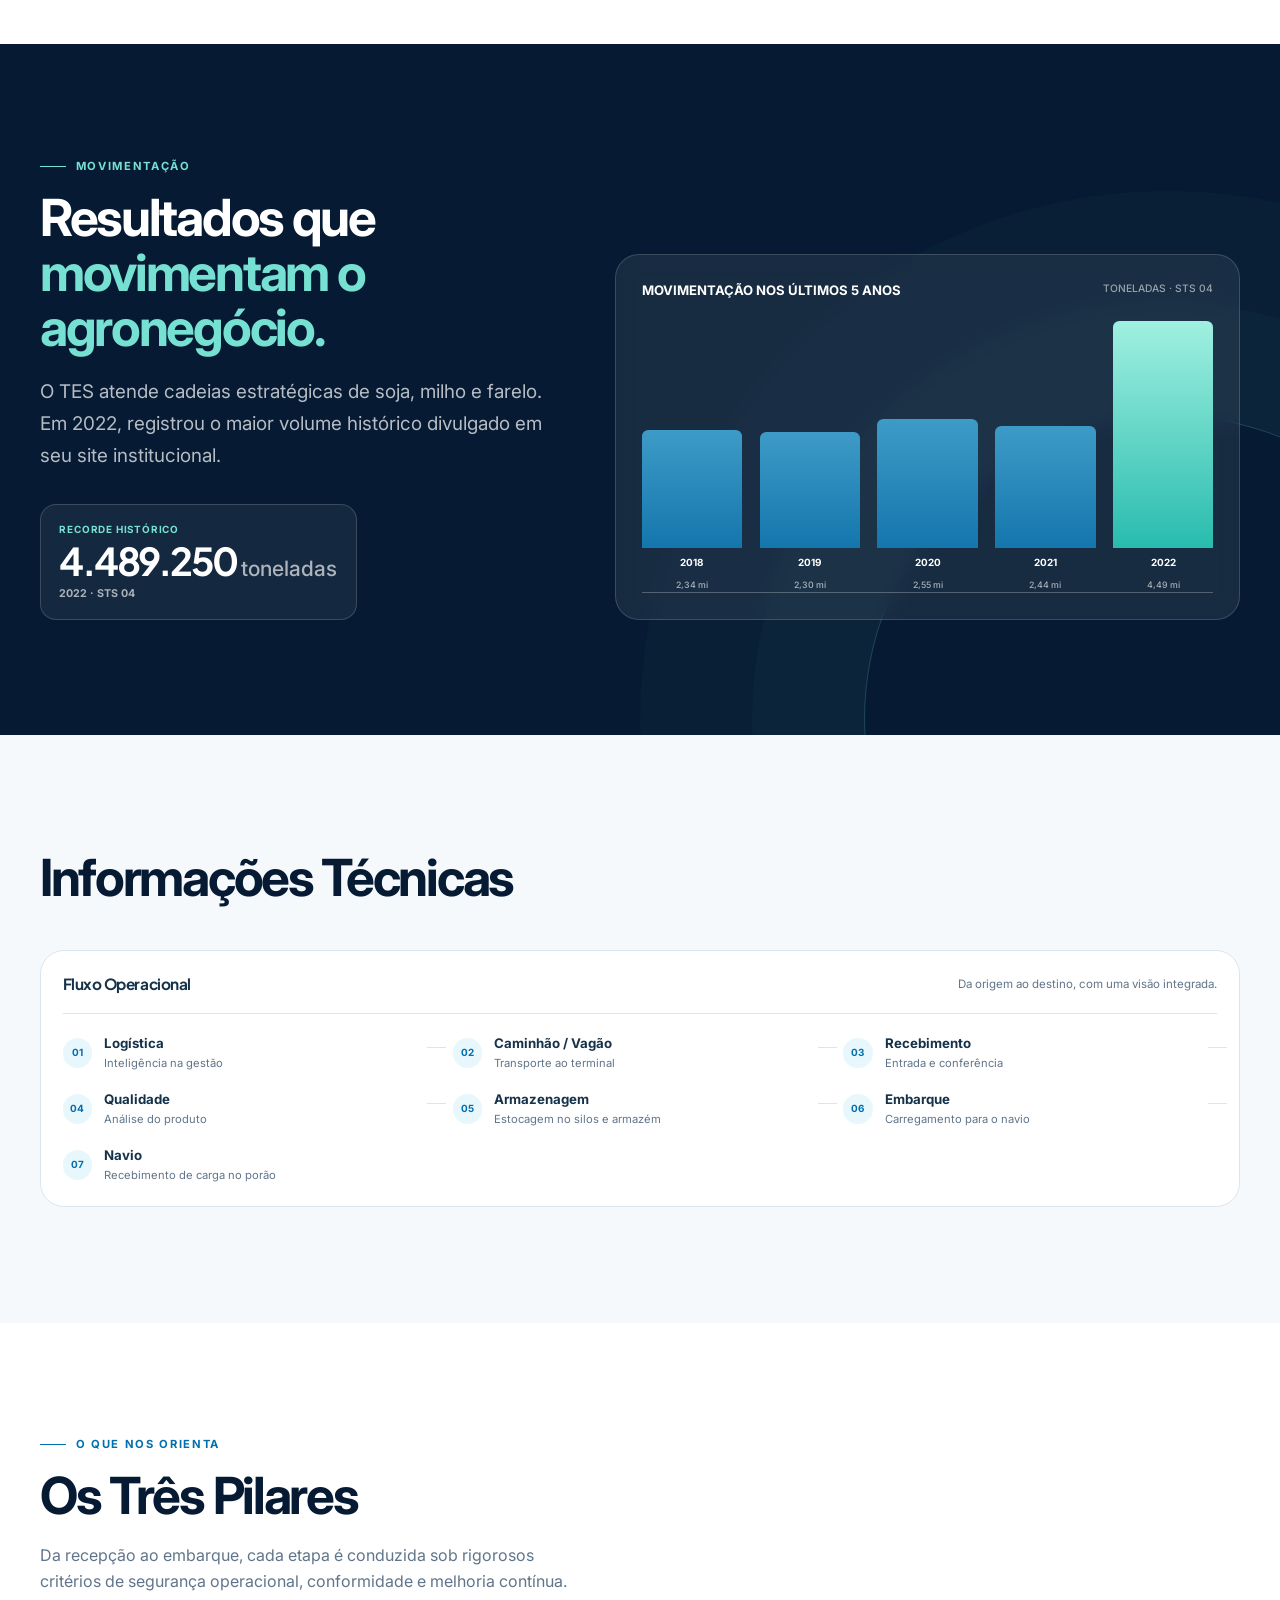
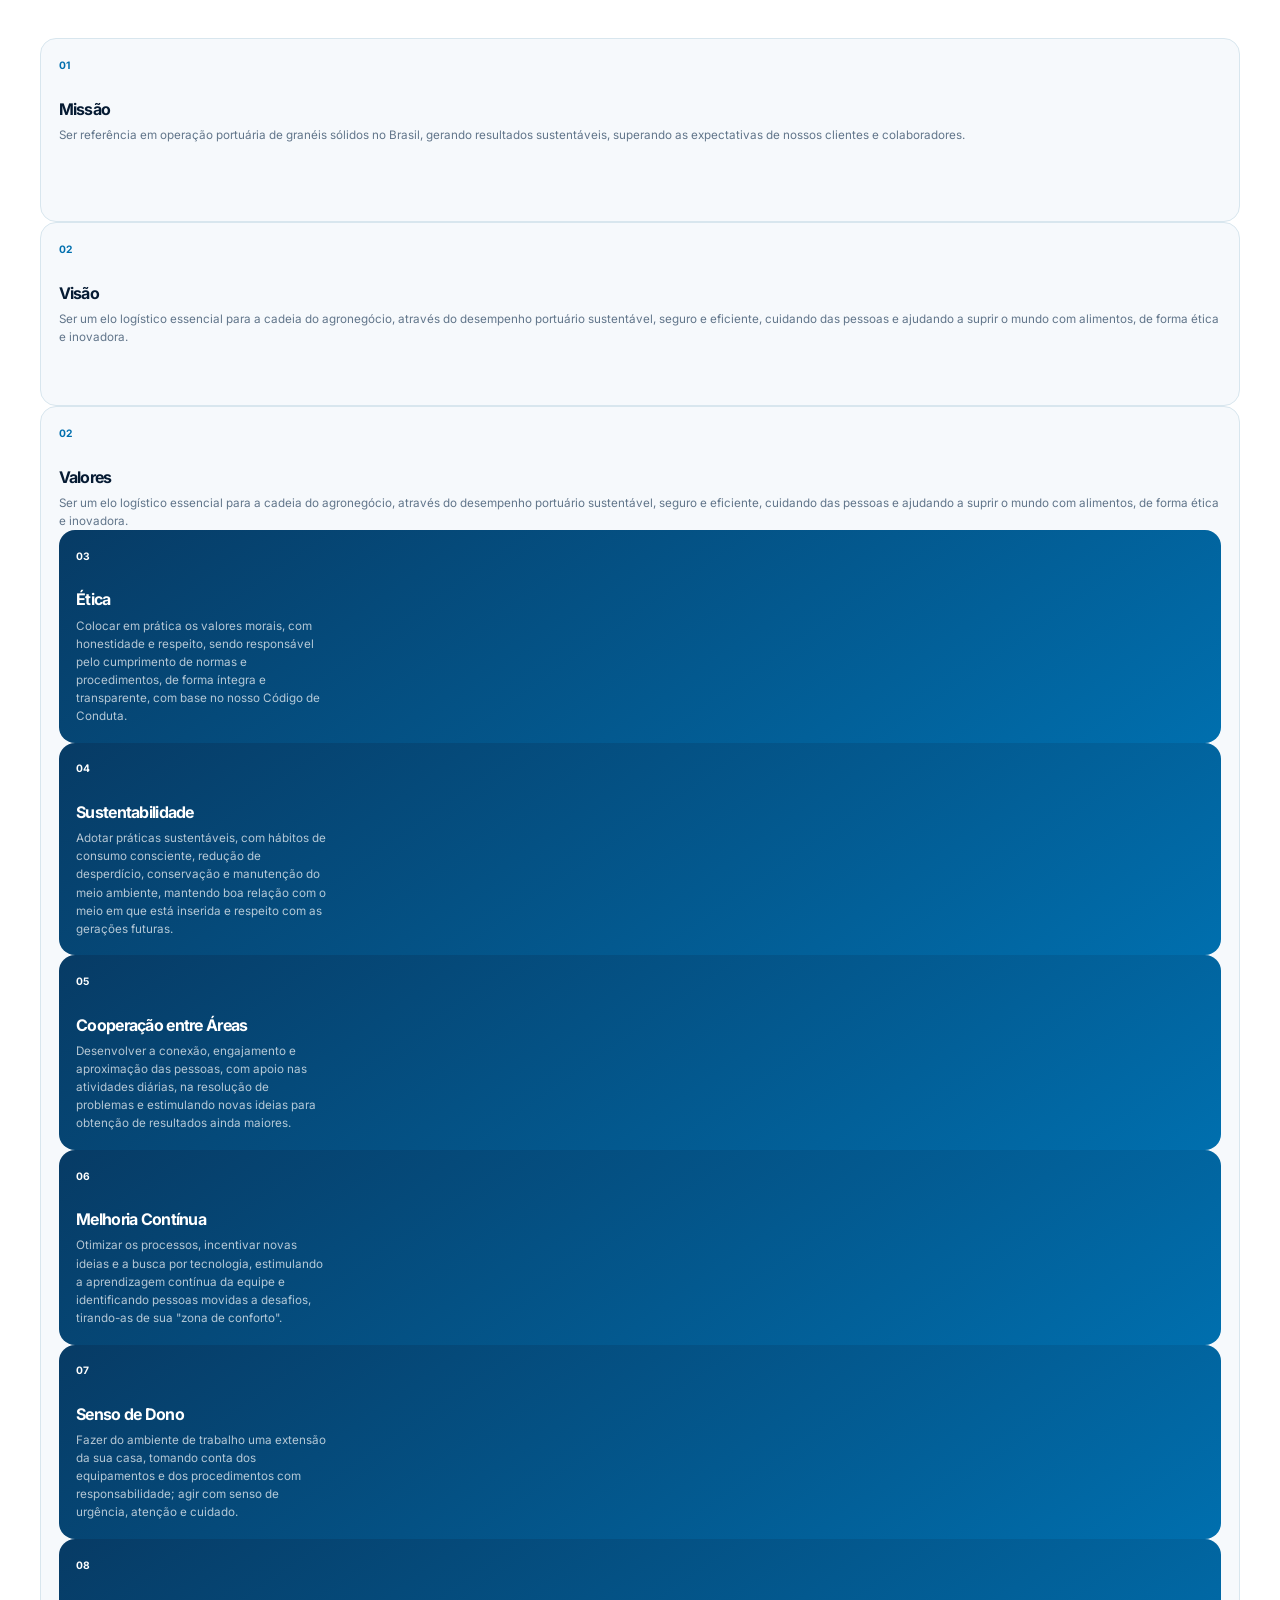
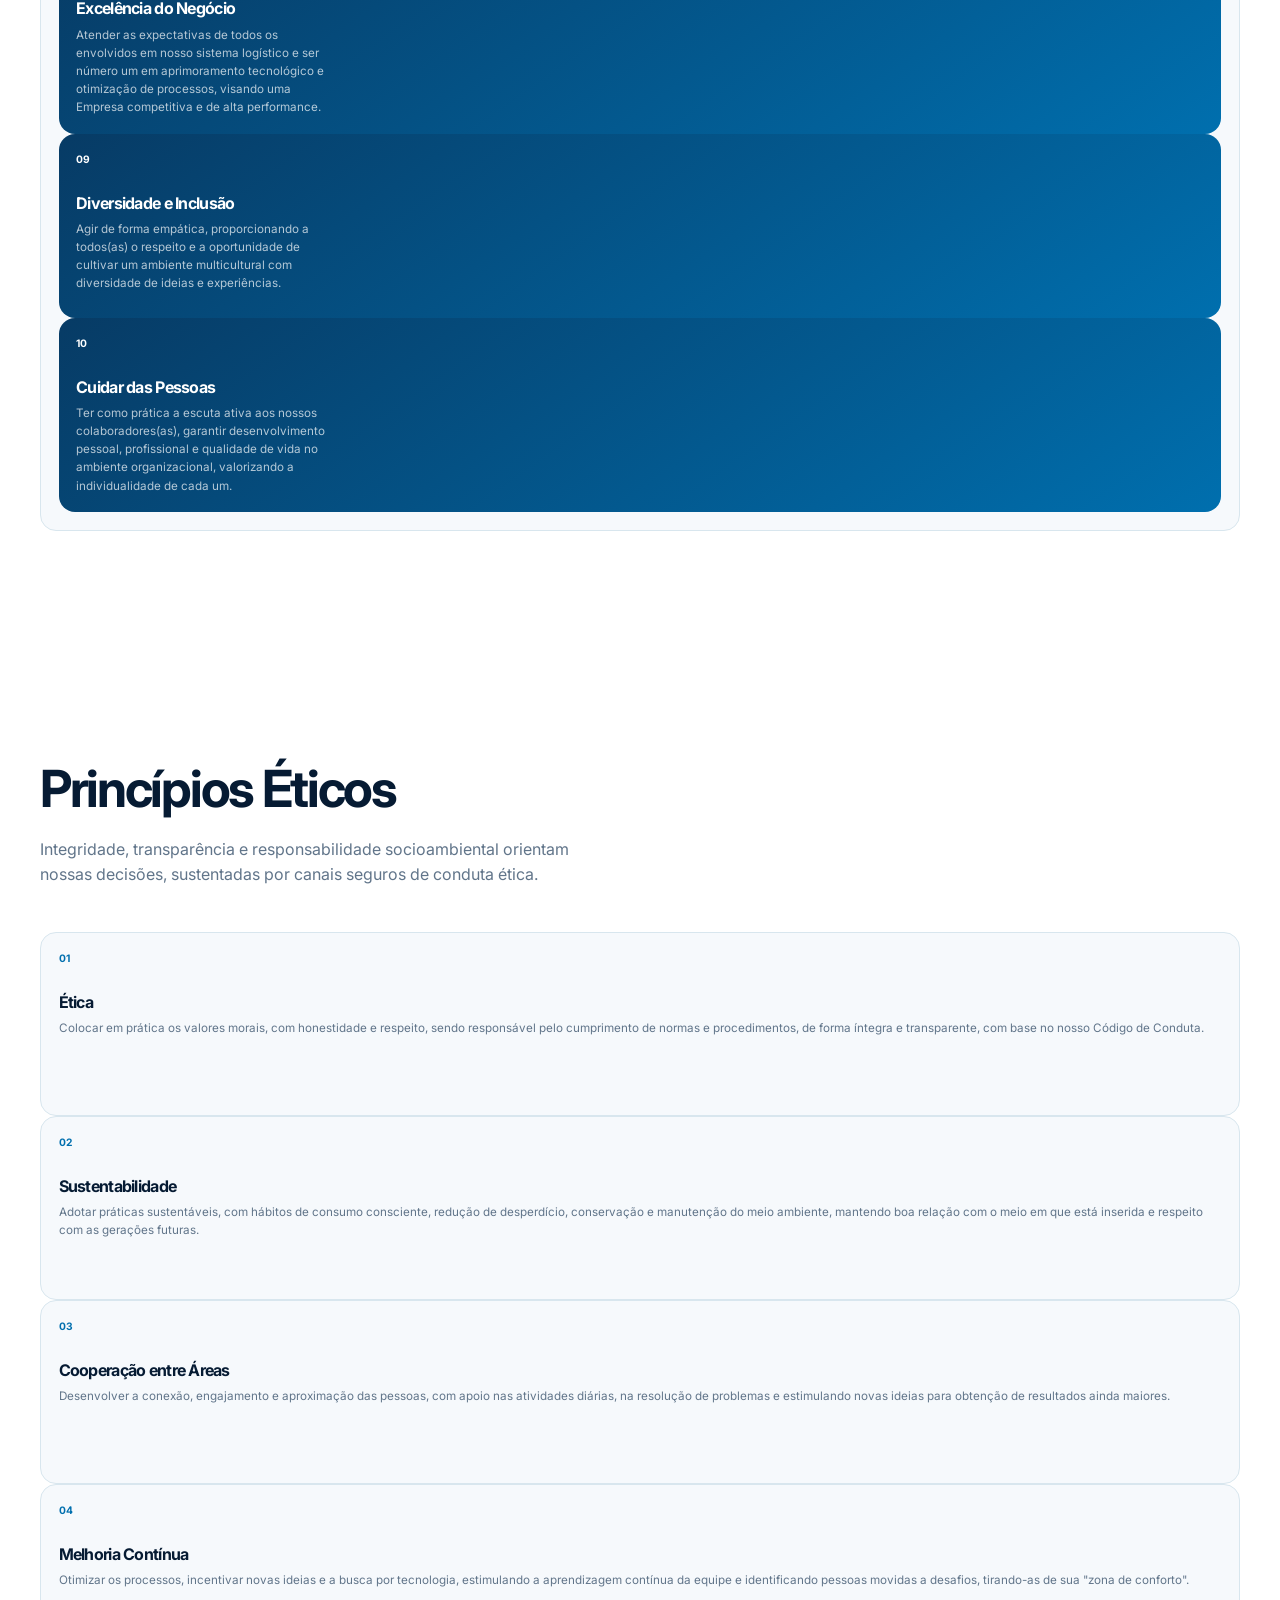
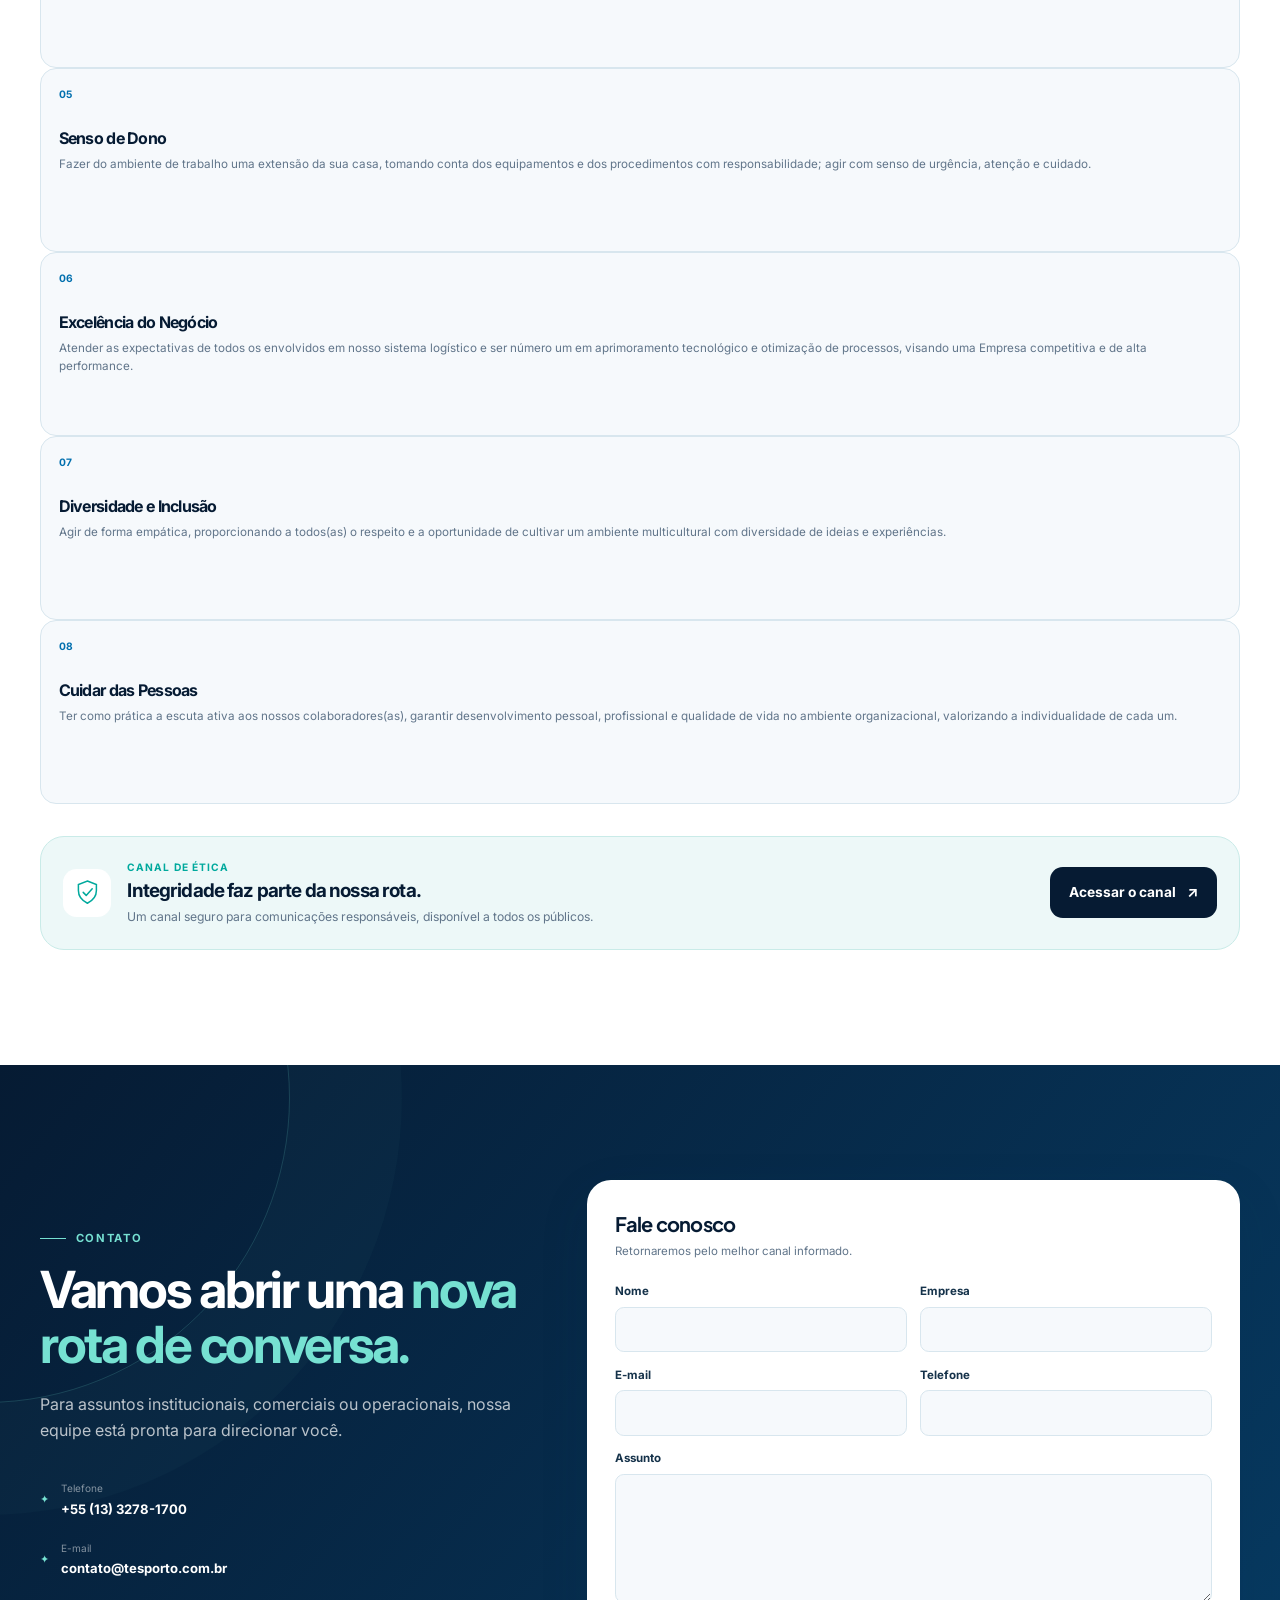
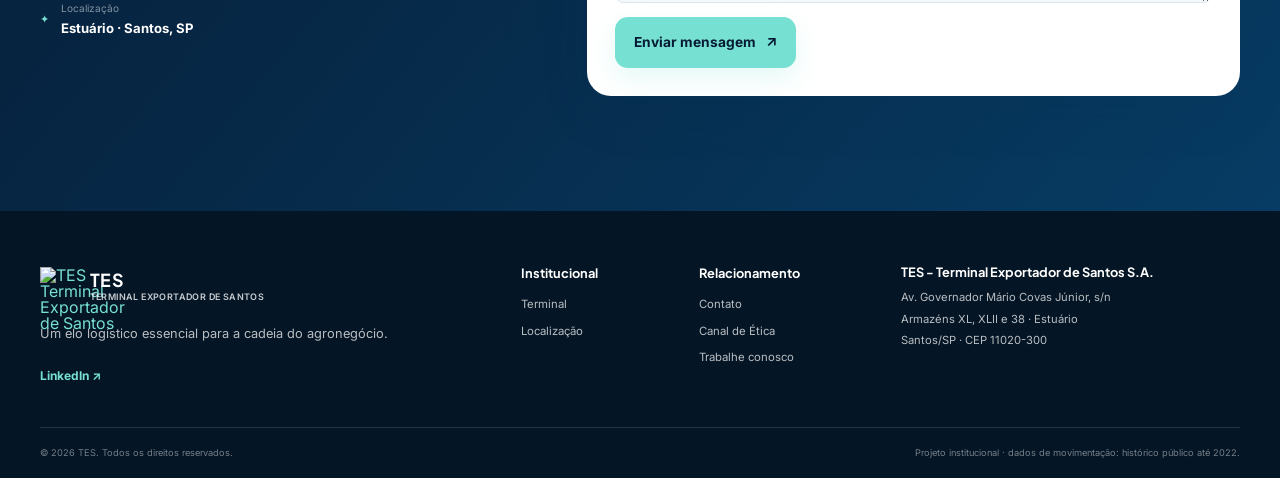
==== commit 6d9b9839: "Alterações específicas nas seções Os Três Pilares e Princípios Éticos" ====
--- a/public/index.html
+++ b/public/index.html
@@ -60,7 +60,7 @@
           <a href="#quemsomos">Quem Somos</a>
           <a href="#comochegar">Como Chegar</a>
           <a href="#linksuteis">Links Úteis</a>
-          <a href="#visaomissaovalores">Visão, Missão e Valores</a>
+          <a href="#missaovisaovalores">Visão, Missão e Valores</a>
           <a href="#principioseticos">Princípios Éticos</a>
           <a href="https://site.vagas.com.br/MsgPagEmprDesativ-Benvido.asp?t=340" target="_blank" rel="noopener noreferrer">Trabalhe Conosco</a>
         </nav>
@@ -126,7 +126,7 @@
         <div class="hero-scroll container" aria-hidden="true"><span>Explore o Terminal</span><i></i></div>
       </section>
 
-      <!-- Faixa de destaques rápidos logo abaixo do hero (desde 2015, 11 silos etc.) -->
+      <!-- DESTAQUES RÁPIDO -->
       <section class="credentials" aria-label="Destaques institucionais">
         <div class="container credentials-grid" data-reveal>
           <div class="credential"><span class="credential-icon icon-archive" aria-hidden="true"></span><div><b>Dede 2015</b><small>História de integração</small></div></div>
@@ -136,7 +136,7 @@
         </div>
       </section>
 
-      <!-- SEÇÃO "QUEM SOMOS" -->
+      <!-- QUEM SOMOS -->
       <section class="section intro" id="quemsomos" aria-labelledby="quemsomos-title">
         <div class="container intro-grid">
           <div class="image-stack" data-reveal>
@@ -144,7 +144,6 @@
             <div class="image-stack-card"><span>O nosso papel</span><strong>Conectar origem, porto e destino.</strong><i aria-hidden="true">→</i></div>
           </div>
           <div class="intro-copy" data-reveal>
-            <p class="eyebrow"><span></span>QUEM SOMOS</p>
             <h2 id="quemsomos-title">Quem Somos</h2>
             <p class="section-lead">
               O Terminal Exportador de Santos é uma joint venture entre LDC e Cargill desde 2015. No Porto de Santos, reunimos segurança, sustentabilidade, infraestrutura e melhoria contínua para apoiar uma cadeia de exportação mais fluida.
@@ -182,112 +181,92 @@
       </section>
 
       <!-- INFORMAÇÕES TÉCNICAS --->
-      <section class="section operation" id="missaovisaovalores" aria-labelledby="operacao-title">
+      <section class="section operation" id="informacoestecnicas" aria-labelledby="infotecnicas-title">
         <div class="container">
-          <div class="sustainability-visual" data-reveal>
-            <div class="sustainability-photo" role="img" aria-label="Vegetação próxima à costa e oceano"></div>
-          </div>
-          <div class="sustainability-copy" data-reveal>
+          <div class="section-heading" data-reveal>
+            <h2 id="infotecnicas-title">Informações Técnicas</h2>
+          </div>
+          <div class="process process-flow" data-reveal>
+            <div class="process-heading"><span class="process-title">Fluxo Operacional</span><span class="process-note">Da origem ao destino, com uma visão integrada.</span></div>
+            <ol class="process-steps process-steps-flow">
+              <li><span class="process-number">01</span><div><b>Logística</b><small>Inteligência na gestão</small></div></li>
+              <li><span class="process-number">02</span><div><b>Caminhão / Vagão</b><small>Transporte ao terminal</small></div></li>
+              <li><span class="process-number">03</span><div><b>Recebimento</b><small>Entrada e conferência</small></div></li>
+              <li><span class="process-number">04</span><div><b>Qualidade</b><small>Análise do produto</small></div></li>
+              <li><span class="process-number">05</span><div><b>Armazenagem</b><small>Estocagem no silos e armazém</small></div></li>
+              <li><span class="process-number">06</span><div><b>Embarque</b><small>Carregamento para o navio</small></div></li>
+              <li><span class="process-number">07</span><div><b>Navio</b><small>Recebimento de carga no porão</small></div></li>
+            </ol>
+          </div>
+        </div>
+      </section>
+
+      <!-- OS TRÊS PILARES -->
+      <section class="section governance" id="missaovisaovalores" aria-labelledby="pilares-title">
+        <div class="container">
+          <div class="section-heading governance-heading" data-reveal>
             <p class="eyebrow"><span></span>O QUE NOS ORIENTA</p>
-            <h2 id="operacao-title">Informações Técnicas</h2>
-          </div>
-          <div class="process" data-reveal>
-            <div class="process-heading"><span class="process-title">Fluxo Operacional</span><span class="process-note">Da origem ao destino, com uma visão integrada.</span></div>
-              <ol class="process-steps">
-                <li><span class="process-number">01</span><div><b>Logística</b><small>Inteligência na gestão</small></div></li>
-                <li><span class="process-number">02</span><div><b>Caminhão / Vagão</b><small>Transporte ao terminal</small></div></li>
-                <li><span class="process-number">03</span><div><b>Recebimento</b><small>Entrada e conferência</small></div></li>
-                <li><span class="process-number">04</span><div><b>Qualidade</b><small>Análise do produto</small></div></li>
-                <li><span class="process-number">05</span><div><b>Armazenagem</b><small>Estocagem no silos e armazém</small></div></li>
-                <li><span class="process-number">06</span><div><b>Embarque</b><small>Carregamento para o navio</small></div></li>
-                <li><span class="process-number">07</span><div><b>Navio</b><small>Recebimento de carga no porão</small></div></li>
-              </ol>
-            </div>
-          </div>
-        </div>
-
-      <!-- VISÃO, MISSÃO E VALORES -->
-      <section class="section operation" id="missaovisaovalores" aria-labelledby="operacao-title">
+            <h2 id="pilares-title">Os Três Pilares</h2>
+            <p>Da recepção ao embarque, cada etapa é conduzida sob rigorosos critérios de segurança operacional, conformidade e melhoria contínua.</p>
+          </div>
+
+          <div class="value-grid" data-reveal>
+            <article class="value-card">
+              <span>01</span>
+              <h3>Missão</h3>
+              <p>Ser referência em operação portuária de granéis sólidos no Brasil, gerando resultados sustentáveis, superando as expectativas de nossos clientes e colaboradores.</p>
+            </article>
+
+            <article class="value-card">
+              <span>02</span>
+              <h3>Visão</h3>
+              <p>Ser um elo logístico essencial para a cadeia do agronegócio, através do desempenho portuário sustentável, seguro e eficiente, cuidando das pessoas e ajudando a suprir o mundo com alimentos, de forma ética e inovadora.</p>
+            </article>
+
+            <article class="value-card">
+              <span>02</span>
+              <h3>Valores</h3>
+              <p>Ser um elo logístico essencial para a cadeia do agronegócio, através do desempenho portuário sustentável, seguro e eficiente, cuidando das pessoas e ajudando a suprir o mundo com alimentos, de forma ética e inovadora.</p>
+            
+              <article class="value-card value-card-featured"><span>03</span><h3>Ética</h3><p>Colocar em prática os valores morais, com honestidade e respeito, sendo responsável pelo cumprimento de normas e procedimentos, de forma íntegra e transparente, com base no nosso Código de Conduta.</p></article>
+              <article class="value-card value-card-featured"><span>04</span><h3>Sustentabilidade</h3><p>Adotar práticas sustentáveis, com hábitos de consumo consciente, redução de desperdício, conservação e manutenção do meio ambiente, mantendo boa relação com o meio em que está inserida e respeito com as gerações futuras.</p></article>
+              <article class="value-card value-card-featured"><span>05</span><h3>Cooperação entre Áreas</h3><p>Desenvolver a conexão, engajamento e aproximação das pessoas, com apoio nas atividades diárias, na resolução de problemas e estimulando novas ideias para obtenção de resultados ainda maiores.</p></article>
+              <article class="value-card value-card-featured"><span>06</span><h3>Melhoria Contínua</h3><p>Otimizar os processos, incentivar novas ideias e a busca por tecnologia, estimulando a aprendizagem contínua da equipe e identificando pessoas movidas a desafios, tirando-as de sua "zona de conforto".</p></article>
+              <article class="value-card value-card-featured"><span>07</span><h3>Senso de Dono</h3><p>Fazer do ambiente de trabalho uma extensão da sua casa, tomando conta dos equipamentos e dos procedimentos com responsabilidade; agir com senso de urgência, atenção e cuidado.</p></article>
+              <article class="value-card value-card-featured"><span>08</span><h3>Excelência do Negócio</h3><p>Atender as expectativas de todos os envolvidos em nosso sistema logístico e ser número um em aprimoramento tecnológico e otimização de processos, visando uma Empresa competitiva e de alta performance.</p></article>
+              <article class="value-card value-card-featured"><span>09</span><h3>Diversidade e Inclusão</h3><p>Agir de forma empática, proporcionando a todos(as) o respeito e a oportunidade de cultivar um ambiente multicultural com diversidade de ideias e experiências.</p></article>
+              <article class="value-card value-card-featured"><span>10</span><h3>Cuidar das Pessoas</h3><p>Ter como prática a escuta ativa aos nossos colaboradores(as), garantir desenvolvimento pessoal, profissional e qualidade de vida no ambiente organizacional, valorizando a individualidade de cada um.</p></article>
+            
+            </article>
+          </div>
+        </div>
+      </section>
+
+      <!-- PRINCÍPIOS ÉTICOS -->
+      <section class="section governance" id="principioseticos" aria-labelledby="principios-title">
         <div class="container">
-          <div class="sustainability-visual" data-reveal>
-            <div class="sustainability-photo" role="img" aria-label="Vegetação próxima à costa e oceano"></div>
-          </div>
-          <div class="sustainability-copy" data-reveal>
-            <p class="eyebrow"><span></span>O QUE NOS ORIENTA</p>
-            <h2 id="operacao-title">Os Três Pilares</h2>
-            <p>Da recepção ao embarque, cada etapa é conduzida sob rigorosos critérios de segurança operacional, conformidade e melhoria contínua.</p>
-            <div class="principle-list">
-
-              <div><span aria-hidden="true">01</span><p><b>Missão </b><small> Ser referência em operação portuária de granéis sólidos no Brasil, gerando resultados sustentáveis, superando as expectativas de nossos clientes e colaboradores.</small></p></div>
-              <div><span aria-hidden="true">02</span><p><b>Visão </b><small> Ser um elo logístico essencial para a cadeia do agronegócio, através do desempenho portuário sustentável, seguro e eficiente, cuidando das pessoas e ajudando a suprir o mundo com alimentos, de forma ética e inovadora.</small></p></div>
-              <div><span aria-hidden="true">03</span>
-                <p><b>Valores</b>
-                  <small>Ética: Colocar em prática os valores morais, com honestidade e respeito, sendo responsável pelo cumprimento de normas e procedimentos, de forma íntegra, transparente com base no nosso Código de Conduta.</small>
-                  <small>Sustentabilidade: Adotar práticas sustentáveis, com hábitos de consumo consciente, redução de desperdício, conservação e manutenção do meio ambiente, fazendo a nossa Organização ser diferenciada, mantendo boa relação com o meio que está inserida e respeito com as gerações futuras.</small>
-                  <small>Cooperação entre Áreas: Desenvolver a conexão, engajamento e aproximação das pessoas, com apoio nas atividades diárias, na resolução de problemas e estimulando novas ideias para obtenção de resultados ainda maiores.</small>
-                  <small>Melhoria Contínua: Otimizar os processos, incentivas novas ideias e busca por tecnologia, estimular a aprendizagem contínua da equipe, identificando pessoas movidas a desafios e tirando-as de sua “zona de conforto”. Garantir a eficácia do negócio, acreditando que é possível fazer diferente.</small>
-                  <small>Senso de Dono: Fazer do ambiente de trabalho uma extensão da sua casa, tomando conta dos equipamentos e dos procedimentos com responsabilidade; agir com senso de urgência, atenção e cuidado.</small>
-                  <small>Excelência do Negócio: Atender as expectativas de todos os envolvidos em nosso sistema logístico e ser número um em aprimoramento tecnológico e otimização de processos, visando ser uma Empresa competitiva, de alta performance e com ótimos benefícios.</small>
-                  <small>Diversidade e Inclusão: Agir de forma empática, proporcionando a todos (as) o respeito e a oportunidade de cultivar um ambiente multicultural com diversidade de ideias e experiências que, em conjunto, auxiliem na construção de uma estrutura organizacional responsável, eficiente e eficaz.</small>
-                  <small>Cuidar das Pessoas: Ter como prática a escuta ativa e atenta aos nossos colaboradores (as), garantir desenvolvimento pessoal, profissional e qualidade de vida no ambiente organizacional. Ter empatia, propósito, respeito e amor, valorizar a individualidade de cada um, tendo como compromisso amplo sermos um time forte e mais humano, cuidando de si, cuidando do próximo e deixando-se cuidar.</small>
-                </p>
-              </div>
-            </div>
-          </div>
-        </div>
-      </section>
-
-      <!-- PRINCÍPOS ÉTICOS -->
-      <section class="section operation" id="principioseticos" aria-labelledby="operacao-title">
-        <div class="container">
-          <div class="section-heading section-heading-split" data-reveal>
-            <div>
-              <p class="eyebrow"><span></span>PRINCÍPIOS ÉTICOS</p>
-              <h2 id="operacao-title">Princípios Éticos</h2>
-            </div>
+          <div class="section-heading governance-heading" data-reveal>
+            <h2 id="principios-title">Princípios Éticos</h2>
             <p>Integridade, transparência e responsabilidade socioambiental orientam nossas decisões, sustentadas por canais seguros de conduta ética.</p>
           </div>
 
-          <small>Ética: Colocar em prática os valores morais, com honestidade e respeito, sendo responsável pelo cumprimento de normas e procedimentos, de forma íntegra, transparente com base no nosso Código de Conduta.</small>
-
-          <small>Sustentabilidade: Adotar práticas sustentáveis, com hábitos de consumo consciente, redução de desperdício, conservação e manutenção do meio ambiente, fazendo a nossa Organização ser diferenciada, mantendo boa relação com o meio que está inserida e respeito com as gerações futuras.</small>
-          <small>Cooperação entre Áreas: Desenvolver a conexão, engajamento e aproximação das pessoas, com apoio nas atividades diárias, na resolução de problemas e estimulando novas ideias para obtenção de resultados ainda maiores.</small>
-          <small>Melhoria Contínua: Otimizar os processos, incentivas novas ideias e busca por tecnologia, estimular a aprendizagem contínua da equipe, identificando pessoas movidas a desafios e tirando-as de sua “zona de conforto”. Garantir a eficácia do negócio, acreditando que é possível fazer diferente.</small>
-          <small>Senso de Dono: Fazer do ambiente de trabalho uma extensão da sua casa, tomando conta dos equipamentos e dos procedimentos com responsabilidade; agir com senso de urgência, atenção e cuidado.</small>
-          <small>Excelência do Negócio: Atender as expectativas de todos os envolvidos em nosso sistema logístico e ser número um em aprimoramento tecnológico e otimização de processos, visando ser uma Empresa competitiva, de alta performance e com ótimos benefícios.</small>
-          <small>Diversidade e Inclusão: Agir de forma empática, proporcionando a todos (as) o respeito e a oportunidade de cultivar um ambiente multicultural com diversidade de ideias e experiências que, em conjunto, auxiliem na construção de uma estrutura organizacional responsável, eficiente e eficaz.</small>
-          <small>Cuidar das Pessoas: Ter como prática a escuta ativa e atenta aos nossos colaboradores (as), garantir desenvolvimento pessoal, profissional e qualidade de vida no ambiente organizacional. Ter empatia, propósito, respeito e amor, valorizar a individualidade de cada um, tendo como compromisso amplo sermos um time forte e mais humano, cuidando de si, cuidando do próximo e deixando-se cuidar.</small>
-    
-        </div>
+          <div class="value-grid" data-reveal>
+            <article class="value-card"><span>01</span><h3>Ética</h3><p>Colocar em prática os valores morais, com honestidade e respeito, sendo responsável pelo cumprimento de normas e procedimentos, de forma íntegra e transparente, com base no nosso Código de Conduta.</p></article>
+            <article class="value-card"><span>02</span><h3>Sustentabilidade</h3><p>Adotar práticas sustentáveis, com hábitos de consumo consciente, redução de desperdício, conservação e manutenção do meio ambiente, mantendo boa relação com o meio em que está inserida e respeito com as gerações futuras.</p></article>
+            <article class="value-card"><span>03</span><h3>Cooperação entre Áreas</h3><p>Desenvolver a conexão, engajamento e aproximação das pessoas, com apoio nas atividades diárias, na resolução de problemas e estimulando novas ideias para obtenção de resultados ainda maiores.</p></article>
+            <article class="value-card"><span>04</span><h3>Melhoria Contínua</h3><p>Otimizar os processos, incentivar novas ideias e a busca por tecnologia, estimulando a aprendizagem contínua da equipe e identificando pessoas movidas a desafios, tirando-as de sua "zona de conforto".</p></article>
+            <article class="value-card"><span>05</span><h3>Senso de Dono</h3><p>Fazer do ambiente de trabalho uma extensão da sua casa, tomando conta dos equipamentos e dos procedimentos com responsabilidade; agir com senso de urgência, atenção e cuidado.</p></article>
+            <article class="value-card"><span>06</span><h3>Excelência do Negócio</h3><p>Atender as expectativas de todos os envolvidos em nosso sistema logístico e ser número um em aprimoramento tecnológico e otimização de processos, visando uma Empresa competitiva e de alta performance.</p></article>
+            <article class="value-card"><span>07</span><h3>Diversidade e Inclusão</h3><p>Agir de forma empática, proporcionando a todos(as) o respeito e a oportunidade de cultivar um ambiente multicultural com diversidade de ideias e experiências.</p></article>
+            <article class="value-card"><span>08</span><h3>Cuidar das Pessoas</h3><p>Ter como prática a escuta ativa aos nossos colaboradores(as), garantir desenvolvimento pessoal, profissional e qualidade de vida no ambiente organizacional, valorizando a individualidade de cada um.</p></article>
+          </div>
+        </div>
+
         <div class="container">
           <div class="ethics-banner" data-reveal>
             <div class="ethics-icon" aria-hidden="true"><svg viewBox="0 0 48 48" fill="none"><path d="M24 5 39 11v10c0 10-6.5 17-15 21-8.5-4-15-11-15-21V11l15-6Z" stroke="currentColor" stroke-width="2.5"/><path d="m17 24 5 5 10-11" stroke="currentColor" stroke-width="2.5" stroke-linecap="round" stroke-linejoin="round"/></svg></div>
             <div><p class="card-kicker">CANAL DE ÉTICA</p><h3>Integridade faz parte da nossa rota.</h3><p>Um canal seguro para comunicações responsáveis, disponível a todos os públicos.</p></div>
             <a class="button button-dark" href="https://contatoseguro.com.br/teg-teag-tes" target="_blank" rel="noopener">Acessar o canal <span aria-hidden="true">↗</span></a>
-          </div>
-        </div>
-      </section>
-
-      <!-- SEÇÃO "X" -->
-      <section class="section governance" id="x" aria-labelledby="governanca-title">
-        <div class="container">
-          <div class="section-heading governance-heading" data-reveal>
-            <p class="eyebrow"><span></span> x</p>
-            <h2 id="governanca-title">y</h2>
-            <p>z</p>
-          </div>
-
-          <div class="value-grid" data-reveal>
-            <article class="value-card"><span>01</span><h3>X</h3><p>XZXZXZXZXZXZXZXZXZXZ</p></article>
-            <article class="value-card"><span>02</span><h3>X</h3><p>XZXZXZXZXZXZXZXZXZXZ</p></article>
-            <article class="value-card"><span>03</span><h3>X</h3><p>XZXZXZXZXZXZXZXZXZXZ</p></article>
-            <article class="value-card"><span>04</span><h3>X</h3><p>XZXZXZXZXZXZXZXZXZXZ</p></article>
-            <article class="value-card"><span>05</span><h3>X</h3><p>XZXZXZXZXZXZXZXZXZXZ</p></article>
-            <article class="value-card"><span>06</span><h3>X</h3><p>XZXZXZXZXZXZXZXZXZXZ</p></article>
-            <article class="value-card"><span>07</span><h3>X</h3><p>XZXZXZXZXZXZXZXZXZXZ</p></article>
-            <article class="value-card"><span>08</span><h3>X</h3><p>XZXZXZXZXZXZXZXZXZXZ</p></article>
-            <article class="value-card"><span>09</span><h3>X</h3><p>XZXZXZXZXZXZXZXZXZXZ</p></article>
-            <article class="value-card"><span>10</span><h3>X</h3><p>XZXZXZXZXZXZXZXZXZXZ</p></article>
           </div>
         </div>
       </section>
--- a/public/styles.css
+++ b/public/styles.css
@@ -0,0 +1,1238 @@
+:root {
+  --ink-950: #061b33;
+  --ink-900: #082844;
+  --ocean-900: #073b65;
+  --ocean-700: #006fae;
+  --ocean-600: #008bcb;
+  --teal-500: #00a99d;
+  --aqua-300: #76e1d2;
+  --lime-300: #b8ef8a;
+  --sky-100: #e8f7fc;
+  --surface: #f6f9fc;
+  --white: #fff;
+  --text: #15324a;
+  --muted: #61758a;
+  --line: #d8e6ee;
+  --font-display: "Plus Jakarta Sans", Inter, sans-serif;
+  --font-body: Inter, sans-serif;
+  --radius-md: 1rem;
+  --radius-xl: 1.5rem;
+  --radius-2xl: 2rem;
+  --shadow-card: 0 18px 50px rgba(6, 49, 82, 0.12);
+  --shadow-hover: 0 24px 60px rgba(0, 111, 174, 0.18);
+  --section-space: clamp(4.75rem, 9vw, 8.75rem);
+  color-scheme: light;
+}
+
+* {box-sizing: border-box;}
+
+html {
+   overflow-y: scroll;
+   scrollbar-width: none;
+}
+
+html::-webkit-scrollbar {
+   width: 0;
+   height: 0;
+}
+
+html {scroll-behavior: smooth; scroll-padding-top: 5.5rem;}
+
+body {
+   margin: 0;
+   color: var(--text);
+   background: var(--white);
+   font-family: var(--font-body);
+   font-size: 16px;
+   line-height: 1.6;
+   -webkit-font-smoothing: antialiased;
+}
+
+body.menu-open {overflow: hidden;}
+
+a {color: inherit; text-decoration: none;}
+
+button, input, textarea {font: inherit;}
+
+button {cursor: pointer;}
+
+img {max-width: 100%;}
+
+.image-stack-main {
+   position: absolute;
+   inset: 0 1.2rem 1.5rem 0;
+   border-radius: var(--radius-2xl);
+   width: calc(100% - 1.2rem);
+   height: calc(100% - 1.5rem);
+   object-fit: cover;
+   box-shadow: var(--shadow-card);
+}
+
+.container {width: min(100% - 2rem, 75rem); margin-inline: auto;}
+
+.section {position: relative; padding-block: var(--section-space); overflow: clip;}
+
+.sr-only {
+   position: absolute;
+   width: 1px;
+   height: 1px;
+   overflow: hidden;
+   clip: rect(0, 0, 0, 0);
+   white-space: nowrap;
+}
+
+.skip-link {
+   position: fixed;
+   z-index: 1000;
+   top: 1rem;
+   left: 1rem;
+   padding: .75rem 1rem;
+   border-radius: .5rem;
+   background: var(--white);
+   color: var(--ink-950);
+   transform: translateY(-160%);
+   transition: transform .2s ease;
+   box-shadow: var(--shadow-card);
+}
+
+.skip-link:focus {transform: translateY(0);}
+
+.site-header {
+   position: fixed;
+   z-index: 100;
+   top: 0;
+   left: 0;
+   width: 100%;
+   color: var(--white);
+   transition: background .25s ease, box-shadow .25s ease, color .25s ease;
+ }
+
+.site-header.is-scrolled {
+   color: var(--ink-950);
+   background: color-mix(in srgb, white 90%, transparent);
+   box-shadow: 0 5px 20px rgba(6, 27, 51, .08); backdrop-filter: blur(18px);
+}
+
+.header-shell {display: flex; align-items: center; min-height: 5.25rem; gap: 1.25rem;}
+
+.brand {
+   display: inline-flex;
+   flex: 0 0 auto;
+   align-items: center;
+   gap: .65rem;
+   line-height: 1;
+}
+
+.brand-mark {
+   display: grid;
+   width: 2.45rem;
+   height: 2.45rem;
+   place-items: center;
+   color: var(--aqua-300);
+   border-radius: 50%;
+}
+
+.site-header.is-scrolled .brand-mark {color: var(--ocean-700);}
+
+.brand-copy {display: grid; gap: .17rem;}
+
+.brand-copy b {font-family: var(--font-display); font-size: 1.12rem; letter-spacing: .045em;}
+
+.brand-copy small {
+   max-width: 12rem;
+   color: currentColor;
+   font-size: .56rem;
+   font-weight: 600;
+   letter-spacing: .045em;
+   line-height: 1.25;
+   text-transform: uppercase;
+   opacity: .78;
+}
+
+.desktop-nav {
+   display: none;
+   align-items: center;
+   gap: 1.35rem;
+   margin-left: auto;
+   font-size: .8rem;
+   font-weight: 600;
+}
+
+.desktop-nav a {
+   position: relative;
+   padding-block: .5rem;
+   opacity: .84; 
+   transition: opacity .2s ease;
+}
+
+.desktop-nav a::after {
+   position: absolute;
+   right: 0; 
+   bottom: .1rem;
+   left: 0; 
+   height: 1px; 
+   background: currentColor; 
+   content: ""; 
+   transform: scaleX(0); 
+   transform-origin: right; 
+   transition: transform .2s ease; 
+}
+
+.desktop-nav a:hover, .desktop-nav a:focus-visible {opacity: 1;}
+
+.desktop-nav a:hover::after, .desktop-nav a:focus-visible::after {transform: scaleX(1); transform-origin: left;}
+
+.header-cta {display: none; margin-left: .3rem;}
+
+.menu-toggle {
+   display: grid;
+   width: 2.75rem;
+   height: 2.75rem;
+   margin-left: auto; 
+   padding: .55rem;
+   place-content: center;
+   gap: .34rem;
+   color: inherit;
+   background: transparent; 
+   border: 1px solid color-mix(in srgb, currentColor 30%, transparent); 
+   border-radius: .75rem;
+}
+
+.menu-toggle span:not(.sr-only) {
+   width: 1.15rem;
+   height: 1.5px;
+   background: currentColor;
+   transition: transform .2s ease;
+}
+
+.menu-toggle[aria-expanded="true"] span:nth-child(2) {transform: translateY(3.5px) rotate(45deg);}
+
+.menu-toggle[aria-expanded="true"] span:nth-child(3) {transform: translateY(-3.5px) rotate(-45deg);}
+
+.mobile-menu {
+   position: absolute;
+   top: calc(100% + .4rem);
+   right: 1rem; left: 1rem;
+   padding: .55rem;
+   color: var(--ink-950);
+   background: rgba(255, 255, 255, .96);
+   border: 1px solid var(--line);
+   border-radius: 1rem;
+   box-shadow: var(--shadow-card);
+   backdrop-filter: blur(20px);
+}
+
+.mobile-menu nav {display: grid;}
+
+.mobile-menu a {
+   padding: .85rem 1rem;
+   border-radius: .65rem;
+   font-size: .95rem;
+   font-weight: 600;
+}
+
+.mobile-menu a:hover, .mobile-menu a:focus-visible {color: var(--ocean-700); background: var(--sky-100);}
+
+.mobile-menu a:last-child {margin-top: .3rem; color: var(--white); background: var(--ocean-700);}
+
+.hero { display: grid;
+   min-height: 46rem;
+   padding-top: 7.8rem;
+   color: var(--white);
+   background: var(--ink-950);
+   isolation: isolate;
+}
+
+.hero-media {
+   position: absolute;
+   z-index: -3;
+   inset: 0;
+   background: linear-gradient(90deg, rgba(4, 22, 43, .94) 0%, rgba(5, 35, 60, .86) 45%, rgba(2, 52, 80, .52) 100%), linear-gradient(0deg, rgba(4, 19, 37, .43), transparent 40%), url("assets/photos/tessantos.png") center/cover;
+}
+
+.hero::before {
+   position: absolute;
+   z-index: -2;
+   top: -22rem;
+   right: -17rem;
+   width: 46rem;
+   aspect-ratio: 1;
+   border: 1px solid rgba(118, 225, 210, .23);
+   border-radius: 50%;
+   content: "";
+   box-shadow: 0 0 0 8rem rgba(118, 225, 210, .04), 0 0 0 16rem rgba(118, 225, 210, .025);
+}
+
+.hero::after {
+   position: absolute;
+   z-index: -1;
+   right: 0;
+   bottom: 0;
+   left: 0;
+   height: 35%;
+   content: "";
+   background: linear-gradient(0deg, rgba(2, 15, 28, .8), transparent);
+}
+
+.hero-layout {display: grid; align-self: center; gap: 3.5rem; padding-bottom: 7rem;}
+
+.hero-copy {max-width: 45rem;}
+
+.eyebrow {
+   display: flex;
+   align-items: center;
+   gap: .62rem;
+   margin: 0 0 1.05rem;
+   color: var(--ocean-700);
+   font-size: .7rem;
+   font-weight: 700;
+   letter-spacing: .15em;
+   line-height: 1.2;
+}
+
+.eyebrow span {width: 1.6rem; height: 1px; background: currentColor;}
+
+.eyebrow-light {color: var(--aqua-300);}
+
+h1, h2, h3, p {margin-top: 0;}
+
+h1, h2, h3 { font-family: var (--font-display); letter-spacing: -.045em; line-height: 1.08;}
+
+h1 {max-width: 9.5ch; margin-bottom: 1.35rem; font-size: clamp(3rem, 7vw, 6.3rem); font-weight: 800;}
+
+h1 em, h2 em {color: var(--aqua-300); font-style: normal;}
+
+.hero-lead {
+   max-width: 38rem;
+   margin-bottom: 2rem;
+   color: rgba(255, 255, 255, .84);
+   font-size: clamp(1rem, 1.5vw, 1.16rem);
+}
+
+.hero-actions {display: flex; flex-wrap: wrap; gap: .75rem;}
+
+.button {
+   display: inline-flex;
+   align-items: center;
+   justify-content: center;
+   min-height: 3.2rem;
+   gap: .65rem;
+   padding: .78rem 1.12rem;
+   border: 1px solid transparent;
+   border-radius: .8rem;
+   font-size: .86rem;
+   font-weight: 700;
+   line-height: 1.2;
+   transition: transform .22s ease, box-shadow .22s ease, background .22s ease, color .22s ease, border-color .22s ease;
+ }
+
+.button span {font-size: 1.07em; transition: transform .22s ease;}
+
+.button:hover, .button:focus-visible {transform: translateY(-3px);}
+
+.button:hover span, .button:focus-visible span {transform: translate(2px, -2px);}
+
+.button-primary {color: var(--ink-950); background: var(--aqua-300); box-shadow: 0 11px 26px rgba(118, 225, 210, .19);}
+
+.button-primary:hover, .button-primary:focus-visible {background: #9defe3; box-shadow: 0 17px 30px rgba(118, 225, 210, .25);}
+
+.button-ghost {
+   color: var(--white); 
+   border-color: rgba(255, 255, 255, .4);
+   background: rgba(255, 255, 255, .08);
+   backdrop-filter: blur(8px);
+}
+
+.button-ghost:hover, .button-ghost:focus-visible {background: rgba(255, 255, 255, .16);}
+
+.button-dark {
+   flex: 0 0 auto;
+   color: var(--white);
+   background: var(--ink-950);
+}
+
+.button-dark:hover, .button-dark:focus-visible {background: var(--ocean-900);}
+
+.button-small {min-height: 2.7rem; padding: .65rem .87rem; font-size: .76rem;}
+
+.hero-panel { 
+   align-self: end;
+   max-width: 27rem;
+   padding: 1.25rem;
+   color: var(--white);
+   background: linear-gradient(125deg, rgba(255, 255, 255, .16), rgba(255, 255, 255, .055));
+   border: 1px solid rgba(255, 255, 255, .2);
+   border-radius: var(--radius-xl);
+   box-shadow: 0 24px 70px rgba(0, 0, 0, .15);
+   backdrop-filter: blur(16px);
+}
+
+.hero-panel-top {
+   display: flex;
+   align-items: center;
+   gap: .5rem;
+   color: var(--aqua-300);
+   font-size: .69rem;
+   font-weight: 700;
+   letter-spacing: .1em;
+   text-transform: uppercase;
+}
+
+.pulse-dot {
+   width: .52rem;
+   height: .52rem;
+   background: var(--aqua-300);
+   border-radius: 50%;
+   box-shadow: 0 0 0 0 rgba(118, 225, 210, .65);
+   animation: pulse 2s infinite;
+}
+
+.hero-panel > p {
+   margin: 1.7rem 0 .9rem;
+   font-family: var(--font-display);
+   font-size: 1.08rem;
+   font-weight: 700;
+   line-height: 1.3;
+}
+
+.hero-kpi { 
+   display: flex;
+   align-items: end;
+   gap: .75rem;
+   padding-bottom: 1.2rem;
+   border-bottom: 1px solid rgba(255, 255, 255, .2);
+}
+
+.hero-kpi strong {
+   font-family: var(--font-display);
+   font-size: 2rem;
+   letter-spacing: -.07em;
+   line-height: 1;
+}
+
+.hero-kpi span {
+   max-width: 12ch;
+   padding-bottom: .08rem;
+   color: rgba(255, 255, 255, .66);
+   font-size: .67rem; line-height: 1.4;
+}
+
+.hero-panel-bottom {
+   display: flex;
+   justify-content: space-between;
+   padding-top: .85rem;
+   color: rgba(255, 255, 255, .74);
+   font-size: .7rem;
+   font-weight: 600;
+}
+
+.route-label {color: var(--aqua-300);}
+
+.hero-scroll {
+   position: absolute;
+   bottom: 2rem;
+   left: 50%;
+   display: flex;
+   align-items: center;
+   gap: .7rem;
+   font-size: .65rem;
+   font-weight: 600;
+   letter-spacing: .1em;
+   text-transform: uppercase;
+   transform: translateX(-50%);
+}
+
+.hero-scroll i {
+   position: relative;
+   width: 3.3rem;
+   height: 1px;
+   overflow: hidden;
+   background: rgba(255, 255, 255, .25);
+}
+
+.hero-scroll i::after {
+   position: absolute;
+   width: 42%;
+   height: 100%;
+   background: var(--aqua-300);
+   content: "";
+   animation: travel 2s ease-in-out infinite;
+}
+
+.hero-routes {
+   position: absolute;
+   z-index: -1;
+   right: -20%;
+   bottom: 13%;
+   width: 84%;
+   height: 35%;
+   opacity: .54;
+   transform: rotate(-10deg);
+}
+
+.route {
+   position: absolute;
+   display: block;
+   height: 1px;
+   border-top: 1px dashed rgba(118, 225, 210, .55);
+   border-radius: 50%;
+}
+.route::after {
+   position: absolute;
+   top: -3px;
+   width: 6px;
+   height: 6px;
+   background: var(--aqua-300);
+   border-radius: 50%;
+   content: "";
+   box-shadow: 0 0 0 5px rgba(118, 225, 210, .1);
+}
+.route-rail {
+   top: 13%;
+   left: 2%;
+   width: 80%;
+   transform: rotate(12deg);
+}
+.route-rail::after {right: 10%;}
+
+.route-road {top: 57%; left: 14%; width: 76%; transform: rotate(-12deg);}
+
+.route-road::after {left: 8%;}
+
+.route-sea {top: 84%; left: 28%; width: 65%; transform: rotate(-31deg);}
+
+.route-sea::after {right: 14%;}
+
+.credentials {
+   position: relative;
+   z-index: 2;
+   margin-top: -1px;
+   padding-block: 1.2rem;
+   color: var(--ink-950);
+   background: var(--aqua-300);
+}
+
+.credentials-grid {display: grid; grid-template-columns: 1fr 1fr; gap: 1.2rem 1rem;}
+
+.credential {display: flex; align-items: center; gap: .65rem;min-width: 0;}
+
+.credential > div {display: grid; min-width: 0; gap: .1rem;}
+
+.credential b {
+   overflow: hidden;
+   font-family: var(--font-display);
+   font-size: .77rem;
+   letter-spacing: -.025em;
+   text-overflow: ellipsis;
+   white-space: nowrap;
+}
+
+.credential small {font-size: .59rem; line-height: 1.2; opacity: .68;}
+
+.credential-icon {
+   position: relative;
+   display: inline-block;
+   flex: 0 0 auto;
+   width: 1.65rem;
+   height: 1.65rem;
+   border: 1.6px solid currentColor;
+   border-radius: .33rem;
+}
+
+.icon-silo {border-top-left-radius: 50%; border-top-right-radius: 50%;}
+
+.icon-pin {width: 1.35rem; height: 1.65rem; border-radius: 1rem 1rem 1rem 0; transform: rotate(-45deg);}
+
+.icon-pin::after {
+   position: absolute;
+   top: .43rem;
+   left: .43rem;
+   width: .33rem;
+   height: .33rem;
+   border: 1.5px solid currentColor;
+   border-radius: 50%;
+   content: "";
+}
+
+.icon-grain {border-radius: 50% 50% 45% 45%; transform: rotate(35deg);}
+
+.icon-archive::before, .icon-silo::before {
+   position: absolute;
+   top: 34%;
+   right: 15%;
+   left: 15%;
+   height: 1px;
+   background: currentColor; content: "";
+}
+
+.icon-archive::after {
+   position: absolute;
+   top: 0;
+   right: 21%;
+   left: 21%;
+   height: 3px;
+   background: var(--aqua-300);
+   border: 1.5px solid currentColor;
+   border-radius: .3rem; content: "";
+}
+
+.intro-grid, .sustainability-layout, .contact-layout {display: grid; gap: 3rem; align-items: center;}
+
+.intro-copy {max-width: 34rem;}
+   
+.section h2 {margin-bottom: 1.25rem; color: var(--ink-950); font-size: clamp(2.15rem, 4vw, 4rem);}
+
+.section-lead {font-size: clamp(1.03rem, 1.6vw, 1.18rem); line-height: 1.7;}
+
+.intro-copy > p:not(.eyebrow) {color: var(--muted);}
+
+.text-link {
+   display: inline-flex;
+   align-items: center;
+   gap: .55rem;
+   margin-top: .6rem;
+   color: var(--ocean-700);
+   font-size: .86rem;
+   font-weight: 700;
+}
+
+.text-link span {font-size: 1.2em; transition: transform .2s ease;}
+
+.text-link:hover span, .text-link:focus-visible span {transform: translateX(4px);}
+
+.image-stack-card {
+   position: absolute;
+   right: 0;
+   bottom: 0;
+   display: grid;
+   width: min(79%, 18rem);
+   padding: 1.25rem;
+   color: var(--white);
+   background: var(--ocean-700);
+   border-radius: 1.1rem 1.1rem 1.1rem 0;
+   box-shadow: var(--shadow-card);
+}
+
+.image-stack-card span {
+   margin-bottom: .3rem;
+   color: var(--aqua-300);
+   font-size: .62rem;
+   font-weight: 700;
+   letter-spacing: .1em;
+   text-transform: uppercase;
+}
+
+.image-stack-card strong {
+   max-width: 14ch;
+   font-family: var(--font-display);
+   font-size: 1.05rem;
+   letter-spacing: -.035em;
+   line-height: 1.25;
+}
+
+.image-stack-card i {
+   position: absolute;
+   right: 1rem;
+   bottom: 1rem;
+   color: var(--aqua-300);
+   font-size: 1.2rem;
+   font-style: normal;
+}
+
+.operation {background: var(--surface);}
+
+.section-heading {max-width: 46rem; margin-bottom: 2.75rem;}
+
+.section-heading h2 {max-width: 17ch;}
+
+.section-heading > p:last-child {max-width: 34rem; margin-bottom: 0; color: var(--muted);}
+
+.modal-grid {display: grid; gap: 1rem;}
+
+.modal-card {
+   position: relative;
+   display: grid;
+   grid-template-columns: auto 1fr;
+   gap: 1rem;
+   min-height: 17rem;
+   padding: 1.4rem;
+   overflow: hidden;
+   color: var(--white);
+   border-radius: var(--radius-xl);
+   box-shadow: 0 12px 30px rgba(6, 49, 82, .1);
+   isolation: isolate;
+   transition: transform .25s ease, box-shadow .25s ease;
+}
+
+.modal-card::before {
+   position: absolute;
+   z-index: -2;
+   inset: 0;
+   content: "";
+   background: linear-gradient(148deg, rgba(4, 28, 46, .93), rgba(4, 69, 92, .58));
+}
+
+.modal-card::after {
+   position: absolute;
+   z-index: -3;
+   inset: 0;
+   content: "";
+   background-position: center;
+   background-size: cover;
+   transition: transform .5s ease;
+}
+
+.modal-card:hover, .modal-card:focus-within {box-shadow: var(--shadow-hover);transform: translateY(-4px);}
+
+.modal-card:hover::after {transform: scale(1.06);}
+
+.modal-card-road::after {background-image: url("https://images.unsplash.com/photo-1586528116311-ad8dd3c8310d?auto=format&fit=crop&w=");}
+
+.modal-card-rail::after {background-image: url("https://images.unsplash.com/photo-1473448912268-2022ce9509d8?auto=format&fit=crop&w=");}
+
+.modal-card-sea::after {background-image: url("https://images.unsplash.com/photo-1566576912321-d58ddd7a6088?auto=format&fit=crop&w=");}
+
+.modal-card-icon {
+   display: grid;
+   width: 2.8rem;
+   height: 2.8rem;
+   place-items: center;
+   color: var(--aqua-300);
+   background: rgba(255, 255, 255, .12);
+   border: 1px solid rgba(255, 255, 255, .2);
+   border-radius: .8rem;
+}
+
+.modal-card-icon svg {width: 1.7rem;}
+
+.modal-card > div:last-of-type {align-self: end; grid-column: 1 / -1;}
+
+.card-kicker {
+   margin-bottom: .58rem;
+   color: var(--aqua-300);
+   font-size: .64rem;
+   font-weight: 700;
+   letter-spacing: .1em;
+}
+
+.modal-card h3 {
+   max-width: 14ch;
+   margin-bottom: .65rem;
+   color: var(--white);
+   font-size: 1.4rem;
+}
+
+.modal-card p:not(.card-kicker) {
+   max-width: 28ch;
+   margin-bottom: 0;
+   color: rgba(255, 255, 255, .75);
+   font-size: .82rem;
+   line-height: 1.6;
+}
+
+.card-arrow {
+   position: absolute;
+   top: 1.2rem;
+   right: 1.2rem;
+   display: grid;
+   width: 2rem;
+   height: 2rem;
+   place-items: center;
+   color: var(--aqua-300);
+   border: 1px solid rgba(255, 255, 255, .3);
+   border-radius: 50%;
+   transition: transform .2s ease, background .2s ease;
+}
+
+.modal-card:hover .card-arrow {color: var(--ink-950); background: var(--aqua-300); transform: rotate(45deg);}
+
+.process {
+   margin-top: 1.1rem;
+   padding: 1.35rem;
+   background: var(--white);
+   border: 1px solid var(--line);
+   border-radius: var(--radius-xl);
+}
+
+.process-heading {
+   display: flex;
+   flex-wrap: wrap;
+   align-items: center;
+   justify-content: space-between;
+   gap: .5rem;
+   padding-bottom: 1rem; 
+   border-bottom: 1px solid var(--line);
+}
+
+.process-title {font-family: var(--font-display); font-size: .96rem; font-weight: 700; letter-spacing: -.03em;}
+
+.process-note {color: var(--muted); font-size: .72rem;}
+
+.process-steps {display: grid; gap: 1.2rem; padding: 1.2rem 0 0; margin: 0; list-style: none;}
+
+.process-steps li {position: relative; display: flex; align-items: center; gap: .75rem;}
+
+.process-steps li:not(:last-child)::after {
+   position: absolute;
+   top: calc(100% + .16rem);
+   left: .92rem;
+   width: 1px;
+   height: .83rem;
+   background: var(--line);
+   content: "";
+}
+
+.process-number {
+   display: grid;
+   width: 1.85rem;
+   height: 1.85rem;
+   flex: 0 0 auto;
+   place-items: center;
+   color: var(--ocean-700);
+   background: var(--sky-100);
+   border-radius: 50%; 
+   font-size: .62rem;
+   font-weight: 700;
+}
+
+.process-steps div {display: grid; gap: .05rem;}
+
+.process-steps b {font-size: .83rem;}
+
+.process-steps small {color: var(--muted); font-size: .7rem;}
+
+.movement {color: var(--white); background: var(--ink-950);}
+
+.movement-bg {
+   position: absolute;
+   z-index: 0;
+   right: -12rem;
+   bottom: -18rem;
+   width: 38rem;
+   height: 38rem;
+   border: 1px solid rgba(118, 225, 210, .22);
+   border-radius: 50%;
+   box-shadow: 0 0 0 7rem rgba(118, 225, 210, .025), 0 0 0 14rem rgba(118, 225, 210, .02);
+}
+.movement-layout {position: relative; z-index: 1; display: grid; gap: 3rem; align-items: end;}
+
+.movement h2 {color: var(--white);}
+
+.movement-copy .section-lead {max-width: 34rem; color: rgba(255, 255, 255, .71);}
+
+.record-badge {
+   display: grid;
+   width: fit-content;
+   gap: .22rem;
+   margin-top: 2rem;
+   padding: 1.05rem 1.15rem;
+   background: rgba(255, 255, 255, .06);
+   border: 1px solid rgba(255, 255, 255, .16);
+   border-radius: 1rem;
+}
+
+.record-badge > span {
+   color: var(--aqua-300);
+   font-size: .62rem;
+   font-weight: 700;
+   letter-spacing: .08em;
+   text-transform: uppercase;
+}
+
+.record-badge strong {
+   font-family: var(--font-display);
+   font-size: clamp(1.7rem, 4vw, 2.4rem);
+   letter-spacing: -.065em; line-height: 1.05;
+}
+
+.record-badge strong small {
+   color: rgba(255, 255, 255, .65);
+   font-family: var(--font-body);
+   font-size: .55em;
+   font-weight: 500;
+   letter-spacing: 0;
+}
+
+.record-badge b {color: rgba(255, 255, 255, .64); font-size: .67rem;}
+
+.movement-chart {
+   min-width: 0;
+   padding: 1.25rem;
+   margin: 0;
+   background: rgba(255, 255, 255, .07);
+   border: 1px solid rgba(255, 255, 255, .16);
+   border-radius: var(--radius-xl);
+   backdrop-filter: blur(10px);
+}
+
+.movement-chart figcaption {
+   display: flex;
+   flex-wrap: wrap;
+   justify-content: space-between;
+   gap: .4rem;
+   padding-bottom: 1.25rem;
+   color: var(--white);
+   font-size: .82rem;
+   font-weight: 700;
+}
+
+.movement-chart figcaption small {color: rgba(255, 255, 255, .57); font-size: .64rem; font-weight: 500;}
+
+.chart-bars {
+   display: grid;
+   grid-template-columns: repeat(5, 1fr);
+   height: 13rem;
+   gap: clamp(.4rem, 2vw, 1.1rem);
+   align-items: end;
+   border-bottom: 1px solid rgba(255, 255, 255, .25);
+}
+
+.chart-bar {
+   display: grid;
+   grid-template-rows: 1fr auto auto;
+   gap: .45rem; height: 100%;
+   align-items: end;
+   text-align: center;
+}
+
+.chart-bar i {
+   display: block;
+   width: 100%;
+   height: var(--bar);
+   min-height: 1.8rem;
+   background: linear-gradient(180deg, #3e9bc7, #1476ad);
+   border-radius: .4rem .4rem 0 0;
+   transform-origin: bottom;
+   transition: filter .2s ease;
+}
+
+.chart-bar:hover i {filter: brightness(1.2);}
+
+.chart-bar-highlight i {background: linear-gradient(180deg, #a0f0e0, #28bcae);}
+
+.chart-bar span {font-size: .62rem; font-weight: 700;}
+
+.chart-bar b {color: rgba(255, 255, 255, .63); font-size: .55rem; font-weight: 500; white-space: nowrap;}
+
+.governance {background: var(--white);}
+
+.governance-heading {max-width: 42rem;}
+
+.governance-heading h2 {max-width: 14ch;}
+
+.value-grid {
+    grid-template-columns: repeat(2, 1fr);
+}
+
+.value-card {
+   position: relative;
+   min-height: 11.5rem;
+   padding: 1.1rem;
+   overflow: hidden;
+   background: var(--surface);
+   border: 1px solid var(--line);
+   border-radius: 1rem;
+   transition: transform .22s ease, box-shadow .22s ease, border-color .22s ease;
+}
+
+.value-card:hover {
+   border-color: var(--aqua-300);
+   box-shadow: 0 15px 30px rgba(5, 57, 85, .09);
+   transform: translateY(-4px);
+}
+
+.value-card > span {
+   display: block;
+   margin-bottom: 1.7rem;
+   color: var(--ocean-700);
+   font-size: .64rem;
+   font-weight: 700;
+   text-align: justify;
+}
+
+.value-card h3 {margin-bottom: .5rem; color: var(--ink-950); font-size: 1rem;}
+
+.value-card p {margin-bottom: 0; color: var(--muted); font-size: .73rem; line-height: 1.55;}
+
+.value-card-featured {
+   grid-column: 1 / -1;
+   color: var(--white);
+   background: linear-gradient(145deg, var(--ocean-900), var(--ocean-700)); border: 0;
+}
+
+.value-card-featured > span, .value-card-featured h3 {color: var(--white);}
+
+.value-card-featured p {max-width: 36ch; color: rgba(255, 255, 255, .7);}
+
+.value-card-featured i {
+   position: absolute;
+   right: 1.1rem;
+   bottom: 1rem;
+   color: var(--aqua-300);
+   font-size: 1.25rem;
+   font-style: normal;
+}
+
+.ethics-banner {
+   display: grid;
+   gap: 1rem;
+   align-items: center;
+   margin-top: 2rem;
+   padding: 1.2rem;
+   background: #edf8f8;
+   border: 1px solid #c9ebe8;
+   border-radius: var(--radius-xl);
+}
+
+.ethics-icon {
+   display: grid;
+   width: 3rem;
+   height: 3rem;
+   place-items: center;
+   color: var(--teal-500);
+   background: var(--white);
+   border-radius: .85rem;
+}
+
+.ethics-icon svg {width: 1.8rem;}
+
+.ethics-banner .card-kicker {margin-bottom: .35rem; color: var(--teal-500);}
+
+.ethics-banner h3 {margin-bottom: .33rem; color: var(--ink-950); font-size: 1.18rem;}
+
+.ethics-banner p:not(.card-kicker) {margin-bottom: 0; color: var(--muted); font-size: .76rem;}
+
+.contact {color: var(--white); background: linear-gradient(130deg, #061b33, #073c64);}
+
+.contact::before {
+   position: absolute;
+   top: -17rem;
+   left: -20rem;
+   width: 38rem;
+   height: 38rem;
+   border: 1px solid rgba(118, 225, 210, .18);
+   border-radius: 50%;
+   content: "";
+   box-shadow: 0 0 0 7rem rgba(118, 225, 210, .025);
+}
+
+.contact-layout {position: relative; z-index: 1;}
+
+.contact h2 {color: var(--white);}
+
+.contact-copy > p:not(.eyebrow) {max-width: 31rem; color: rgba(255, 255, 255, .72);}
+
+.contact-details {display: grid; gap: .7rem; margin-top: 2rem;}
+
+.contact-details a {
+   display: flex;
+   align-items: center;
+   gap: .75rem;
+   padding: .3rem 0;
+   border-radius: .5rem;
+   transition: color .2s ease;
+}
+
+.contact-details a:hover {color: var(--aqua-300);}
+
+.contact-details > a > span {color: var(--aqua-300); font-size: .7rem;}
+
+.contact-details div {display: grid; gap: .12rem;}
+
+.contact-details small {color: rgba(255, 255, 255, .5); font-size: .63rem;}
+
+.contact-details b {font-size: .82rem;}
+
+.contact-form {
+   padding: 1.3rem;
+   color: var(--text);
+   background: var(--white);
+   border-radius: var(--radius-xl);
+   box-shadow: var(--shadow-card);
+}
+   
+.form-heading {display: grid; gap: .15rem; margin-bottom: 1.35rem;}
+
+.form-heading span {
+   color: var(--ink-950);
+   font-family: var(--font-display);
+   font-size: 1.25rem; font-weight: 700;
+   letter-spacing: -.04em;
+}
+
+.form-heading small {color: var(--muted); font-size: .72rem;}
+
+.form-row {display: grid; gap: .8rem;}
+
+.contact-form label {
+   display: grid;
+   gap: .38rem;
+   margin-bottom: .85rem;
+   color: var(--text);
+   font-size: .72rem;
+   font-weight: 700;
+}
+
+.contact-form input, .contact-form textarea {
+   width: 100%;
+   padding: .7rem .75rem;
+   color: var(--ink-950);
+   background: var(--surface);
+   border: 1px solid var(--line);
+   border-radius: .55rem;
+   outline: none;
+   font-size: .82rem;
+   font-weight: 500;
+   transition: border-color .2s ease, box-shadow .2s ease, background .2s ease;
+}
+
+.contact-form textarea {resize: vertical; min-height: 6.5rem;}
+
+.contact-form input::placeholder, .contact-form textarea::placeholder {color: #90a2b1;}
+
+.contact-form input:focus, .contact-form textarea:focus {
+   background: var(--white);
+   border-color: var(--ocean-600);
+   box-shadow: 0 0 0 3px rgba(0, 139, 203, .11);
+}
+
+.form-submit {display: flex; flex-wrap: wrap; align-items: center; gap: .8rem; margin-top: .2rem;}
+
+.form-submit .button {min-width: 10rem;}
+
+.form-submit p {
+   max-width: 18rem;
+   margin: 0;
+   color: var(--teal-500);
+   font-size: .68rem;
+   font-weight: 600;
+   line-height: 1.4;
+}
+
+.site-footer {padding-top: 3.25rem; color: rgba(255, 255, 255, .72); background: #041525;}
+
+.footer-grid {display: grid; gap: 2.5rem; padding-bottom: 2.5rem;}
+
+.site-footer .brand {color: var(--white);}
+
+.footer-brand > p {max-width: 22rem; margin: 1.1rem 0; font-size: .8rem; line-height: 1.6;}
+
+.linkedin-link {color: var(--aqua-300); font-size: .75rem; font-weight: 700;}
+
+.footer-links {display: grid; grid-template-columns: 1fr 1fr; gap: 1rem;}
+
+.footer-links > div {display: grid; align-content: start; gap: .55rem;}
+
+.footer-links b, address b {
+   margin-bottom: .15rem;
+   color: var(--white);
+   font-family: var(--font-display);
+   font-size: .8rem;
+}
+
+.footer-links a {font-size: .71rem; transition: color .2s ease;}
+
+.footer-links a:hover {color: var(--aqua-300);}
+
+address {display: grid; gap: .3rem; font-style: normal; font-size: .7rem; line-height: 1.5;}
+
+.footer-bottom {
+   display: flex;
+   flex-direction: column;
+   gap: .35rem;
+   padding-block: 1.1rem;
+   border-top: 1px solid rgba(255, 255, 255, .13);
+   color: rgba(255, 255, 255, .45);
+   font-size: .58rem;
+}
+
+.back-to-top {
+   position: fixed;
+   z-index: 70;
+   right: 1rem;
+   bottom: 1rem;
+   display: grid;
+   width: 2.7rem;
+   height: 2.7rem;
+   place-items: center;
+   color: var(--ink-950);
+   background: var(--aqua-300);
+   border-radius: .75rem;
+   box-shadow: 0 9px 25px rgba(0, 0, 0, .18);
+   opacity: 0;
+   pointer-events: none;
+   transform: translateY(1rem);
+   transition: opacity .2s ease, transform .2s ease, background .2s ease;
+}
+
+.back-to-top.is-visible {opacity: 1; pointer-events: auto; transform: translateY(0);}
+
+.back-to-top:hover {background: #9cefe3; transform: translateY(-3px);}
+
+[data-reveal] {
+   opacity: 0;
+   transform: translateY(1rem);
+   transition: opacity .65s ease, transform .65s cubic-bezier(.2, .7, .2, 1);
+}
+
+.is-revealed { opacity: 1; transform: translateY(0); }
+
+@keyframes pulse {
+   0%, 100% {box-shadow: 0 0 0 0 rgba(118, 225, 210, .55);} 50% {box-shadow: 0 0 0 .45rem rgba(118, 225, 210, 0);}
+}
+
+@keyframes travel {
+   from {transform: translateX(-120%);} to {transform: translateX(320%);}
+}
+
+@media (min-width: 33rem) {
+   .credentials-grid {grid-template-columns: repeat(4, 1fr); gap: 1.2rem;}
+   .credential {align-items: flex-start;}
+   .credential b {white-space: normal;}
+   .form-row {grid-template-columns: 1fr 1fr;}
+   .value-grid {grid-template-columns: repeat(2, 1fr);}
+}
+
+@media (min-width: 44rem) {
+   .container {width: min(100% - 3rem, 75rem);}
+   .hero {min-height: 48rem;}
+   .hero-layout {grid-template-columns: minmax(0, 1fr) minmax(16rem, .6fr); align-items: end;}
+   .hero-panel {margin-left: auto;}
+   .intro-grid, .sustainability-layout {grid-template-columns: minmax(0, .88fr) minmax(0, 1fr);}
+   .intro-copy {order: -1;}
+   .sustainability-copy {order: -1;}
+   .section-heading-split {display: grid; grid-template-columns: 1.1fr .8fr; max-width: none; align-items: end; gap: 2rem;}
+   .section-heading-split > p:last-child {margin-bottom: 1.2rem;}
+   .modal-grid {grid-template-columns: repeat(3, 1fr);}
+   .process-steps {grid-template-columns: repeat(3, 1fr); gap: 1rem;}
+   .process-steps li:not(:last-child)::after {top: .9rem; left: calc(100% - .6rem); width: 1.2rem; height: 1px;}
+   .movement-layout {grid-template-columns: .9fr 1.1fr; gap: 4rem;}
+   .contact-layout {grid-template-columns: .85fr 1.15fr; gap: 4rem;}
+   .footer-grid {grid-template-columns: 1.3fr 1fr 1fr; align-items: start;}
+   .footer-bottom {flex-direction: row; justify-content: space-between;}
+   .ethics-banner {grid-template-columns: auto 1fr auto; padding: 1.4rem;}
+   .value-grid {grid-template-columns: repeat(2, 1fr);}
+}
+
+@media (min-width: 63rem) {
+   .header-shell {min-height: 5.6rem;}
+   .desktop-nav, .header-cta {display: inline-flex;}
+   .menu-toggle {display: none;}
+   .hero {min-height: min(53rem, 100svh);}
+   .hero-layout {grid-template-columns: 1.25fr .75fr; gap: 5rem;}
+   .hero-panel {margin-bottom: 2rem;}
+   .image-stack {min-height: 31rem;}
+   .operation .container {max-width: 78rem;}
+   .modal-card {min-height: 23rem; padding: 1.65rem;}
+   .modal-card h3 {font-size: 1.7rem;}
+   .movement-chart {padding: 1.6rem;}
+   .chart-bars {height: 17rem;}
+   .sustainability-visual {min-height: 31rem;}
+   .governance .container {max-width: 78rem;}
+   .value-grid {grid-template-columns: repeat(2, 1fr);}
+   .contact-form {padding: 1.75rem;}
+}
+
+@media (prefers-reduced-motion: reduce) {
+   *, *::before, *::after {scroll-behavior: auto !important; animation-duration: .01ms !important; animation-iteration-count: 1 !important; transition-duration: .01ms !important;} [data-reveal] {opacity: 1; transform: none;}
+}
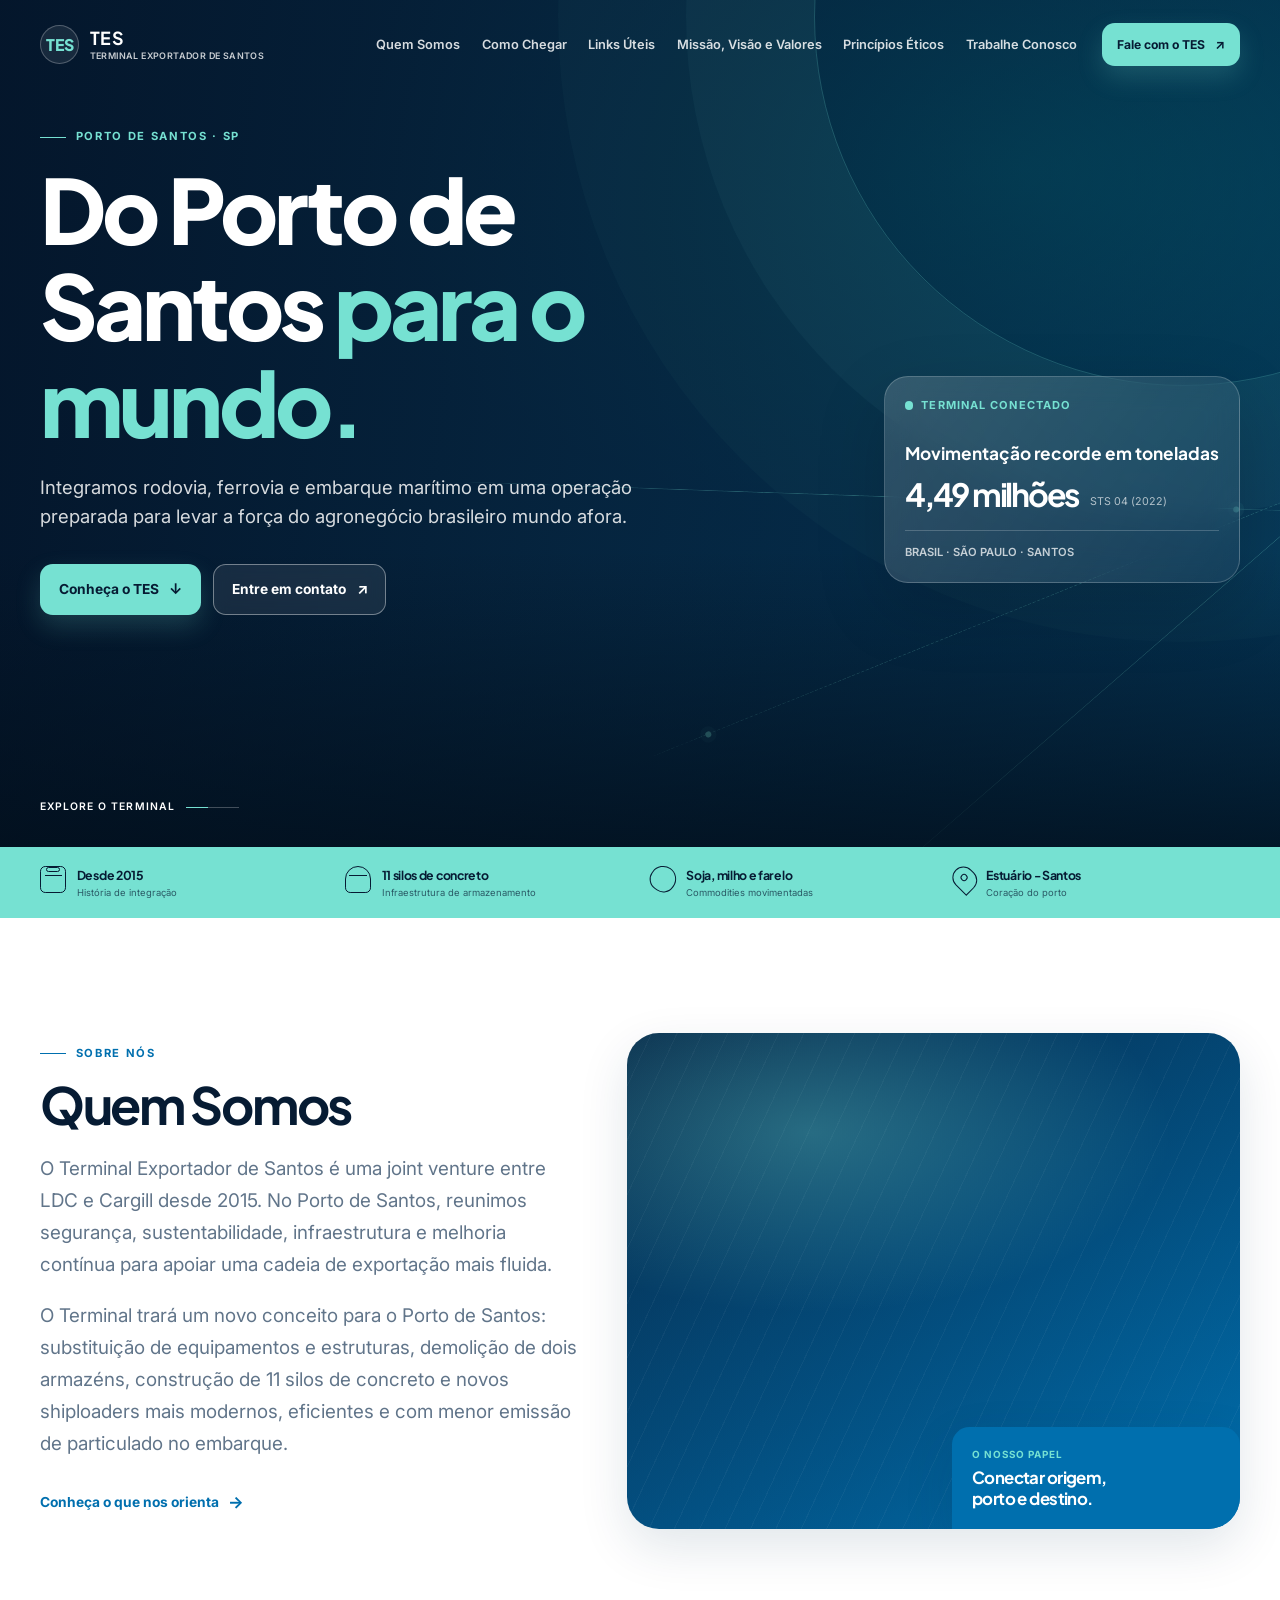
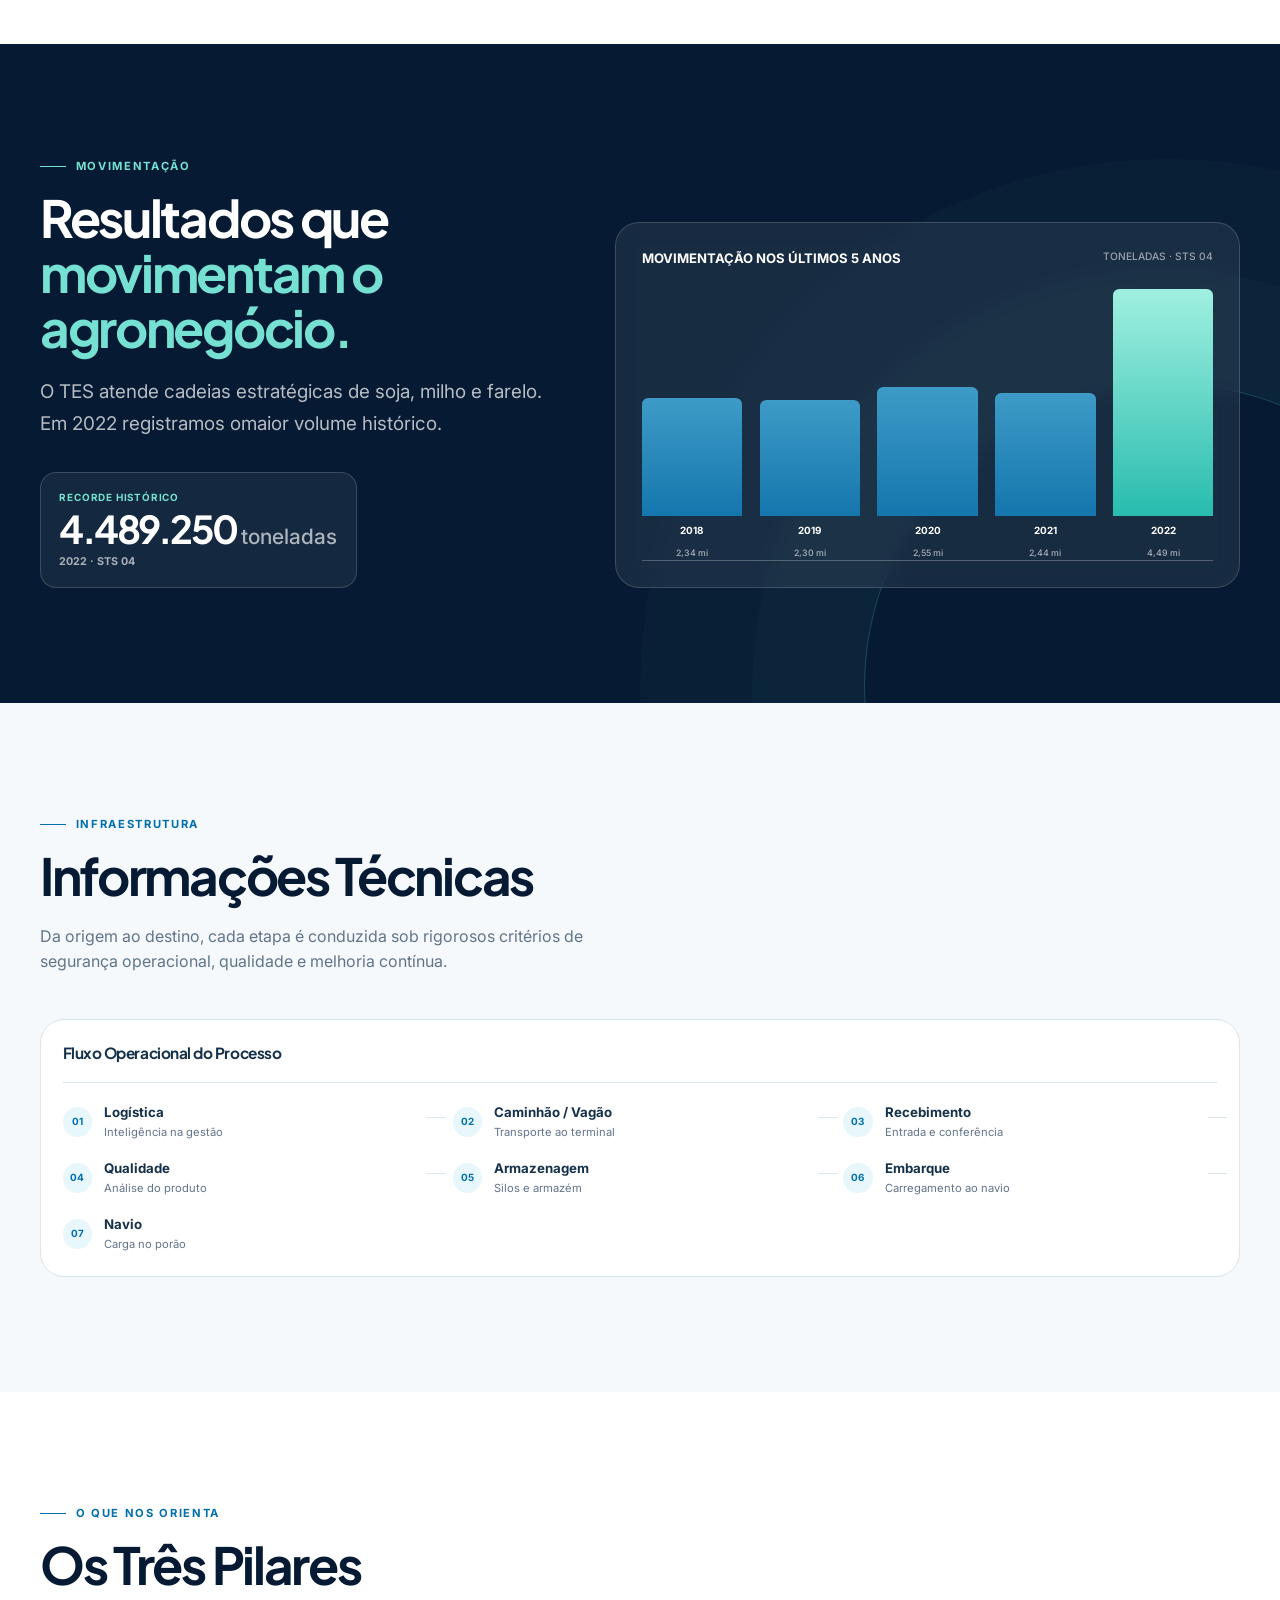
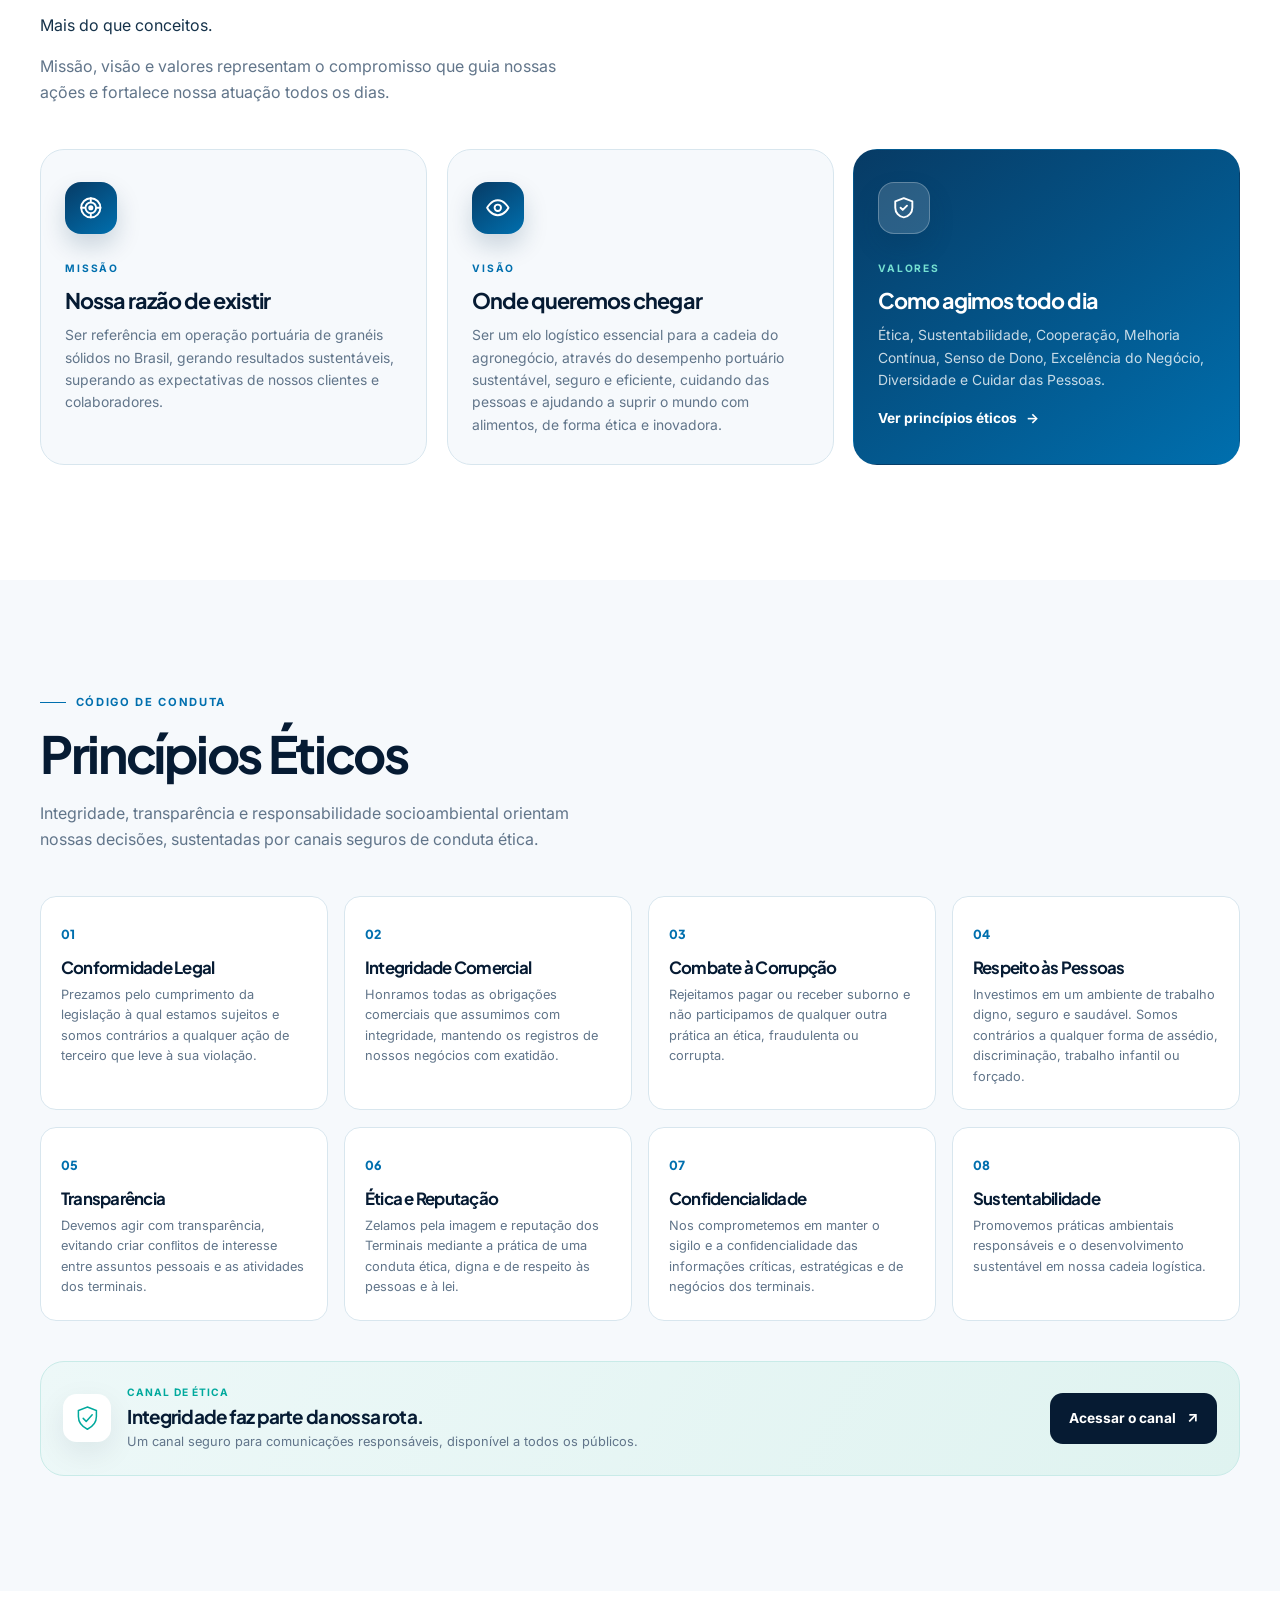
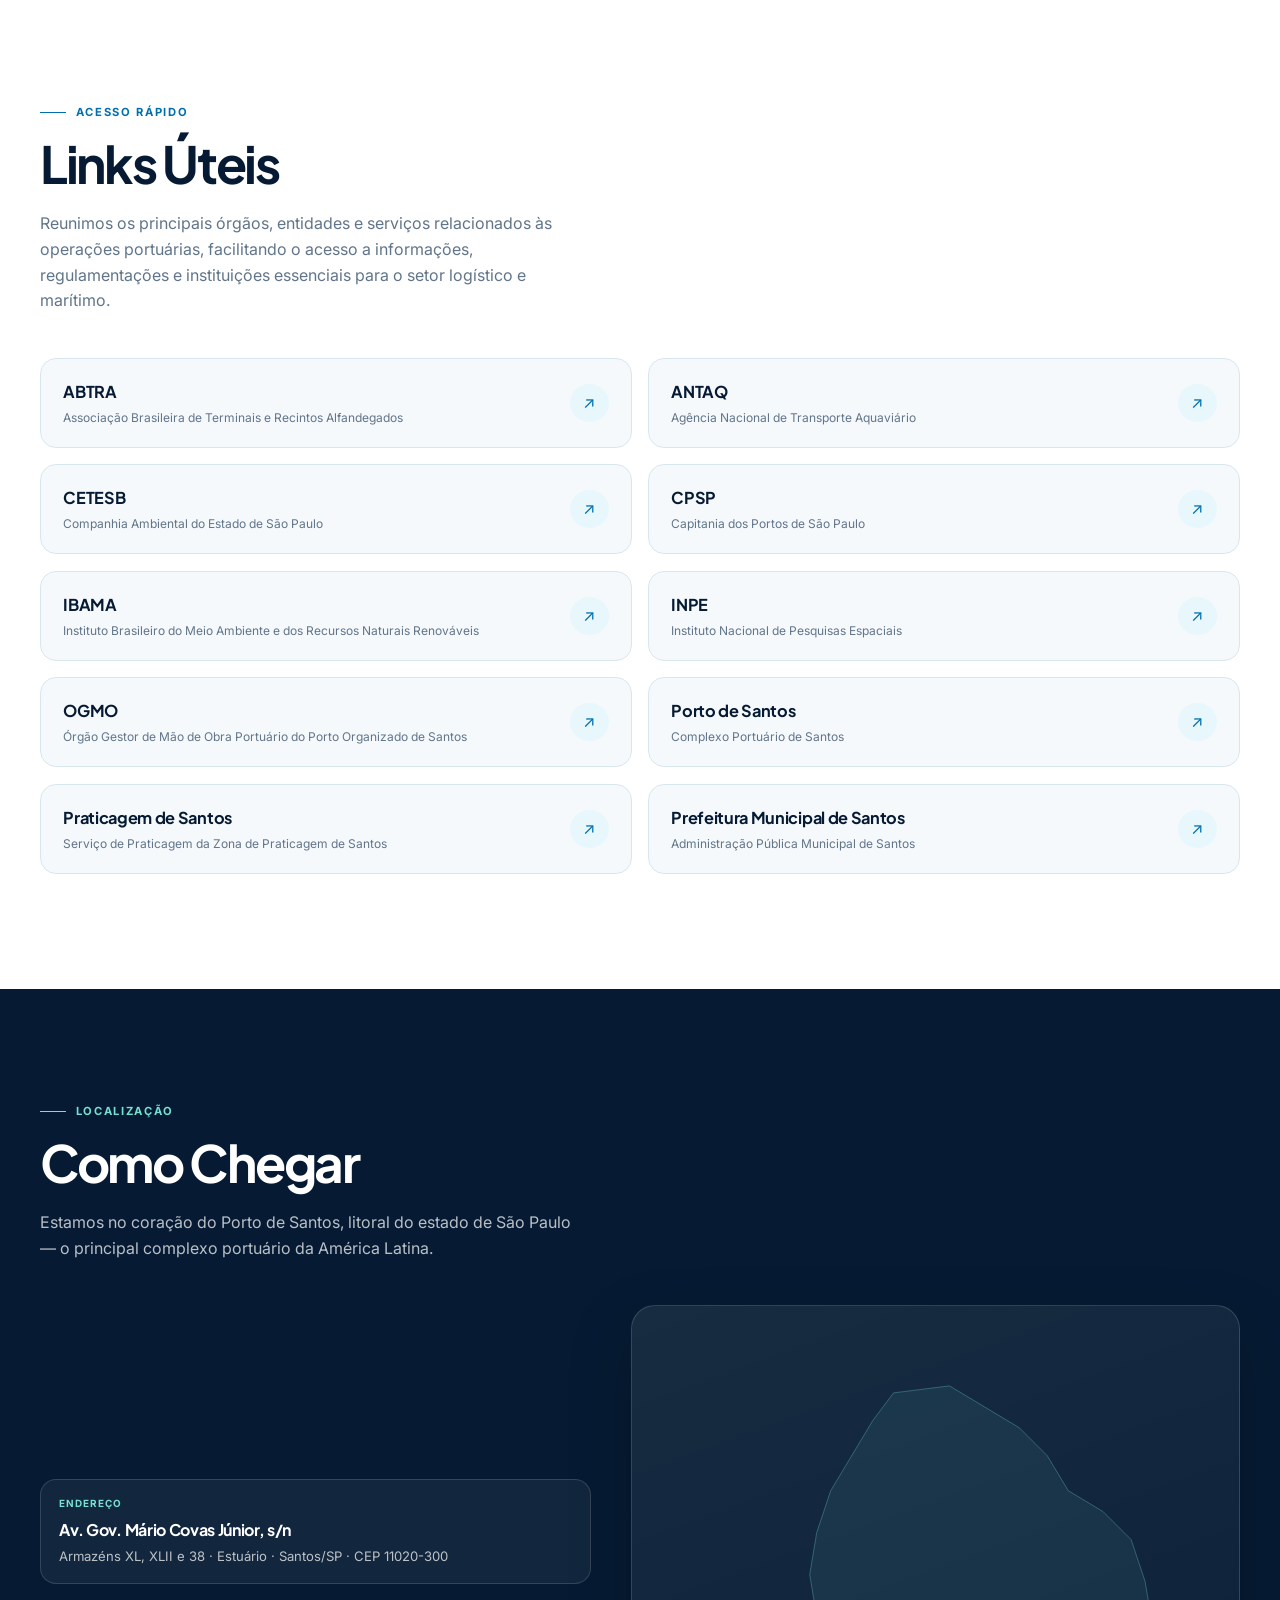
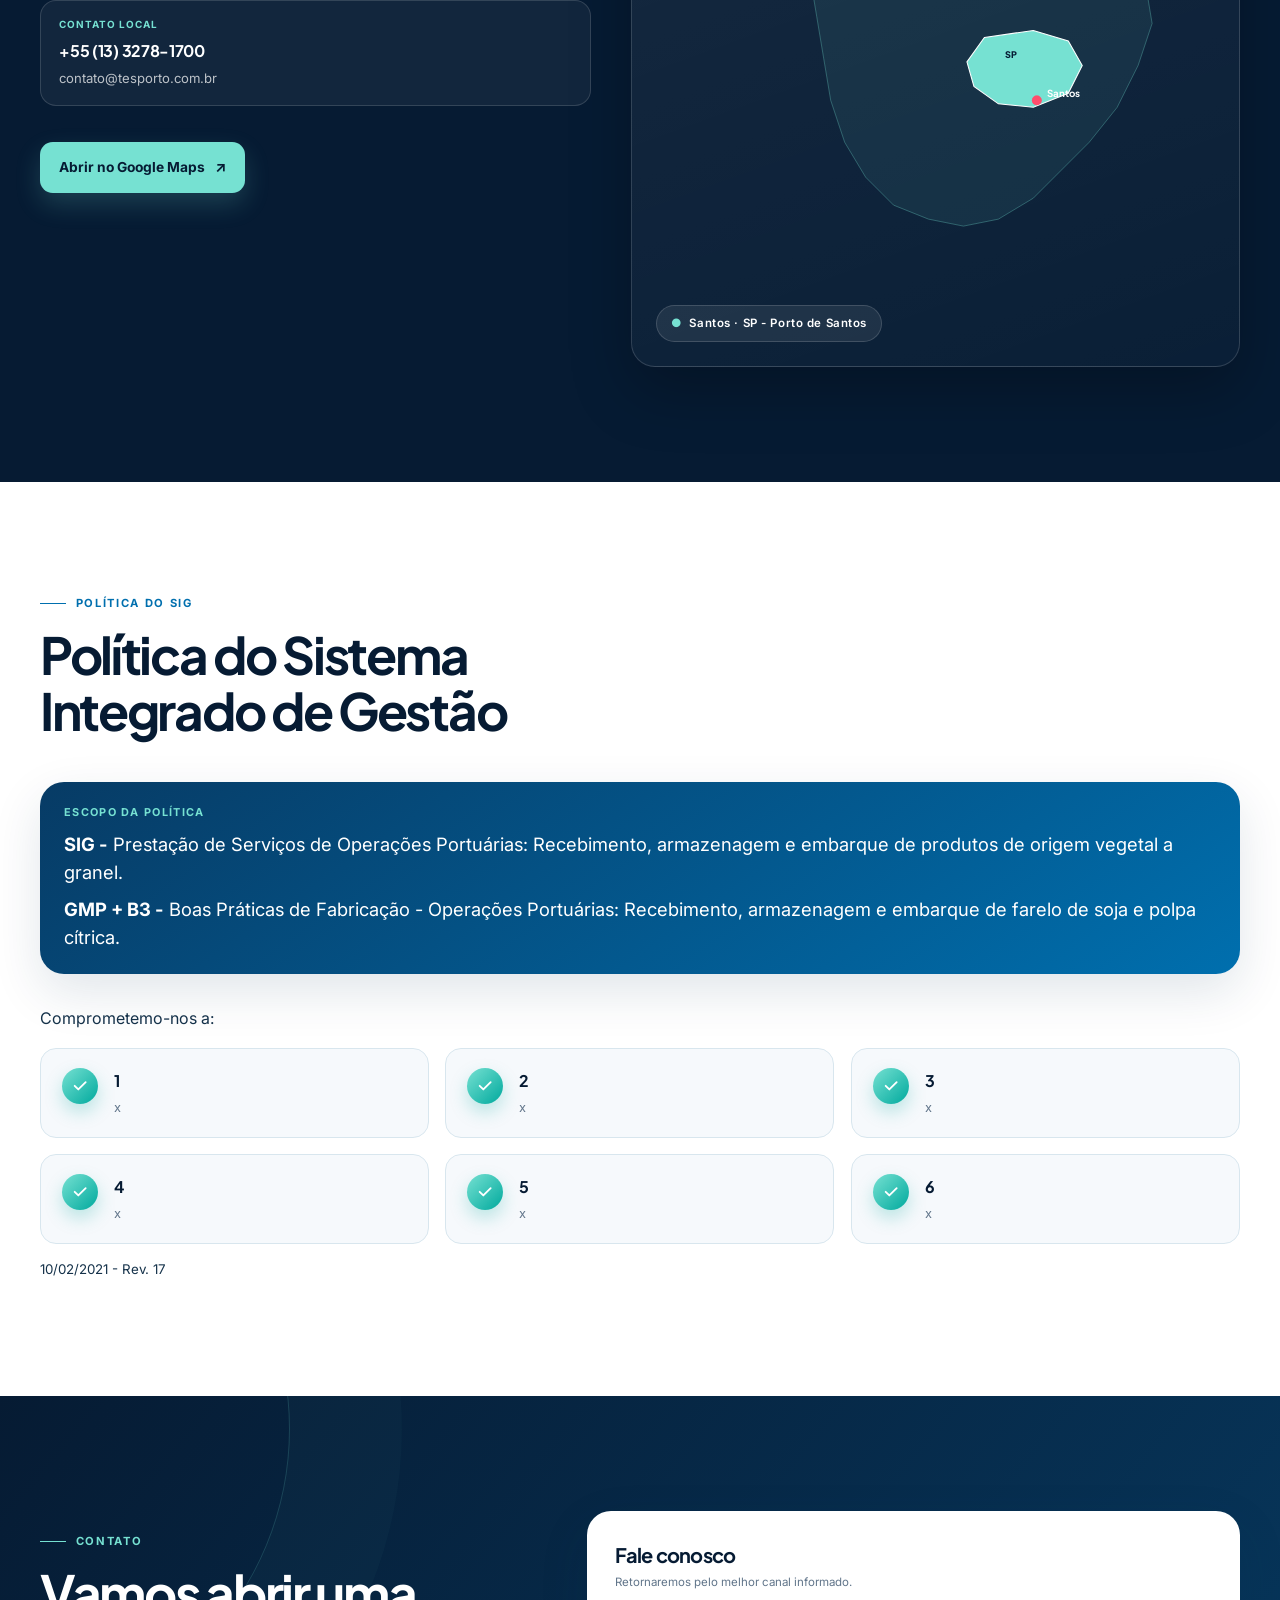
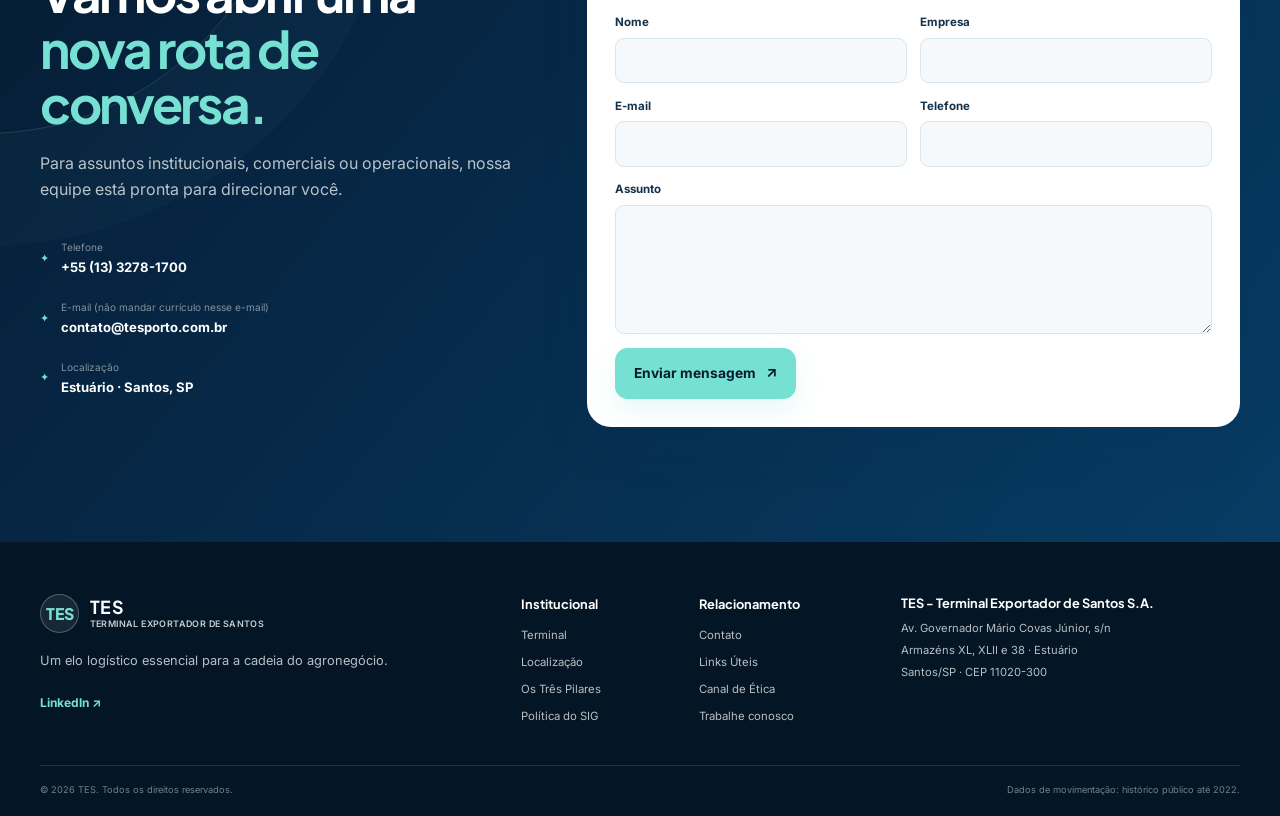
==== commit 95e35c77: "Adicionado seções: Links Úteis, Princípios Éticos, Como Chegar etc." ====
--- a/public/index.html
+++ b/public/index.html
@@ -1,379 +1,691 @@
-<!doctype html>
+<!DOCTYPE html>
 <html lang="pt-BR">
-  <head>
-    <meta charset="UTF-8">
-
-    <meta name="viewport" content="width=device-width, initial-scale=1.0">
-    <meta name="description" content="Terminal Exportador de Santos S.A.">
-    <meta name="theme-color" content="#061b33">
-
-    <meta property="og:title" content="TES">
-    <meta property="og:description" content="Do Porto de Santos para o mundo: operação portuária integrada para o agronegócio.">
-    <meta property="og:type" content="website">
-
-    <title>TES - Terminal Exportador de Santos</title>
-
-    <link rel="icon" type="image/png" href="assets/images/isotipo-tes.png">
-
-    <link rel="preconnect" href="https://fonts.googleapis.com">
-    <link rel="preconnect" href="https://fonts.gstatic.com" crossorigin>
-
-    <link href="https://fonts.googleapis.com/css2?family=Inter:wght@400;500;600;700&family=Plus+Jakarta+Sans:wght@600;700;800&display=swap" rel="stylesheet">
-
-    <link rel="stylesheet" href="styles.css">
-
-    <script type="application/ld+json">
-      {
-        "@context": "https://schema.org",
-        "@type": "Organization",
-        "name": "TES - Terminal Exportador de Santos",
-        "url": "https://www.tessantos.com.br/",
-        "email": "contato@tesporto.com.br",
-        "telephone": "+55 (13) 3278-1700",
-  
-        "address": {
-          "@type": "PostalAddress",
-          "streetAddress": "Avenida Governador Mário Covas Júnior, s/n, Armazéns XL, XLII e 38",
-          "addressLocality": "Santos",
-          "addressRegion": "SP",
-          "postalCode": "11020-300",
-          "addressCountry": "BR"
-        },
-        "sameAs": ["https://www.linkedin.com/company/tegteagtes/"]
-      }
-    </script>
-  </head>
-
-  <body>
-    <a class="skip-link" href="#conteudo">Pular para o conteúdo</a>
-
-    <header class="site-header" data-header>
-      <div class="header-shell container">
-        <a class="brand" href="#inicio" aria-label="TES - voltar ao início">
-          <span class="brand-mark" aria-hidden="true">
-            <img src="assets/images/isotipo-tes.png">
+
+<!-- CÉREBRO -->
+<head>
+  <meta charset="utf-8">
+  <meta name="viewport" content="width=device-width, initial-scale=1">
+  <meta name="theme-color" content="#061b33">
+
+  <title>TES - Terminal Exportador de Santos</title>
+  <meta name="description" content="Do Porto de Santos para o mundo: operação portuária integrada de granéis sólidos para o agronegócio brasileiro.">
+
+  <meta property="og:title" content="TES - Terminal Exportador de Santos">
+  <meta property="og:description" content="Operação portuária integrada - rodovia, ferrovia e embarque marítimo no Porto de Santos.">
+  <meta property="og:type" content="website">
+
+  <meta name="twitter:card" content="summary_large_image">
+
+  <link rel="icon" href="/favicon.ico" type="image/x-icon">
+  <link rel="preconnect" href="https://fonts.googleapis.com">
+  <link rel="preconnect" href="https://fonts.gstatic.com" crossorigin>
+  <link rel="stylesheet" href="https://fonts.googleapis.com/css2?family=Inter:wght@400;500;600;700&family=Plus+Jakarta+Sans:wght@600;700;800&display=swap">
+  <link rel="stylesheet" href="./styles.css">
+</head>
+
+<body>
+  <!-- HEADER -->
+  <header class="site-header" data-header>
+    <div class="header-shell container">
+      <a class="brand" href="#inicio" aria-label="TES - voltar ao início">
+        <span class="brand-mark" aria-hidden="true">TES</span>
+        <span class="brand-copy">
+          <b>TES</b>
+          <small>Terminal Exportador de Santos</small>
+        </span>
+      </a>
+
+      <nav class="desktop-nav" aria-label="Navegação principal">
+        <a href="#quemsomos">Quem Somos</a>
+        <a href="#comochegar">Como Chegar</a>
+        <a href="#linksuteis">Links Úteis</a>
+        <a href="#missaovisaovalores">Missão, Visão e Valores</a>
+        <a href="#principioseticos">Princípios Éticos</a>
+        <a href="https://site.vagas.com.br/MsgPagEmprDesativ-Benvido.asp?t=2645">Trabalhe Conosco</a>
+      </nav>
+
+      <a class="header-cta button button-small button-primary" href="#contato">
+        Fale com o TES <span aria-hidden="true">↗</span>
+      </a>
+
+      <button class="menu-toggle" type="button" aria-expanded="false" aria-controls="mobile-menu" data-menu-toggle>
+        <span class="sr-only">Abrir menu</span>
+        <span></span>
+        <span></span>
+      </button>
+    </div>
+
+    <div class="mobile-menu" id="mobile-menu" data-mobile-menu hidden>
+      <nav aria-label="Navegação mobile">
+        <a href="#quemsomos">Quem Somos</a>
+        <a href="#comochegar">Como Chegar</a>
+        <a href="#linksuteis">Links Úteis</a>
+        <a href="#missaovisaovalores">Missão, Visão e Valores</a>
+        <a href="#principioseticos">Princípios Éticos</a>
+        <a href="https://site.vagas.com.br/MsgPagEmprDesativ-Benvido.asp?t=2645">Trabalhe Conosco</a>
+        <a href="#contato">Fale com o TES</a>
+      </nav>
+    </div>
+  </header>
+
+  <main id="conteudo">
+    <!-- HERO -->
+    <section class="hero section" id="inicio" aria-labelledby="hero-title">
+      <div class="hero-media" aria-hidden="true"></div>
+      <div class="hero-routes" aria-hidden="true">
+        <span class="route route-rail"></span>
+        <span class="route route-road"></span>
+        <span class="route route-sea"></span>
+      </div>
+
+      <div class="container hero-layout">
+        <div class="hero-copy" data-reveal>
+          <p class="eyebrow eyebrow-light"><span></span>PORTO DE SANTOS · SP</p>
+          <h1 id="hero-title">Do Porto de Santos <em>para o mundo.</em></h1>
+
+          <p class="hero-lead">
+            Integramos rodovia, ferrovia e embarque marítimo em uma operação preparada para levar
+            a força do agronegócio brasileiro mundo afora.
+          </p>
+
+          <div class="hero-actions">
+            <a class="button button-primary" href="#quemsomos">Conheça o TES <span aria-hidden="true">↓</span></a>
+            <a class="button button-ghost" href="#contato">Entre em contato <span aria-hidden="true">↗</span></a>
+          </div>
+        </div>
+
+        <aside class="hero-panel" aria-label="Resumo do TES" data-reveal>
+          <div class="hero-panel-top"><span class="pulse-dot" aria-hidden="true"></span>Terminal Conectado</div>
+          <p>Movimentação recorde em toneladas</p>
+          <div class="hero-kpi"><strong>4,49 milhões</strong><span>STS 04 (2022)</span></div>
+          <div class="hero-panel-bottom"><span>BRASIL · SÃO PAULO · SANTOS</span></div>
+        </aside>
+      </div>
+
+      <div class="hero-scroll container" aria-hidden="true">
+        <span>Explore o Terminal</span><i></i>
+      </div>
+    </section>
+
+    <!-- CREDENCIAIS -->
+    <section class="credentials" aria-label="Destaques institucionais">
+      <div class="container credentials-grid" data-reveal>
+        <div class="credential"><span class="credential-icon icon-archive" aria-hidden="true"></span><div><b>Desde 2015</b><small>História de integração</small></div></div>
+        <div class="credential"><span class="credential-icon icon-silo" aria-hidden="true"></span><div><b>11 silos de concreto</b><small>Infraestrutura de armazenamento</small></div></div>
+        <div class="credential"><span class="credential-icon icon-grain" aria-hidden="true"></span><div><b>Soja, milho e farelo</b><small>Commodities movimentadas</small></div></div>
+        <div class="credential"><span class="credential-icon icon-pin" aria-hidden="true"></span><div><b>Estuário - Santos</b><small>Coração do porto</small></div></div>
+      </div>
+    </section>
+
+    <!-- QUEM SOMOS -->
+    <section class="section intro" id="quemsomos" aria-labelledby="quemsomos-title">
+      <div class="container intro-grid">
+        <div class="image-stack" data-reveal>
+          <div class="image-stack-card">
+            <span>O nosso papel</span>
+            <strong>Conectar origem, porto e destino.</strong>
+            <i aria-hidden="true"></i>
+          </div>
+        </div>
+
+        <div class="intro-copy" data-reveal>
+          <p class="eyebrow"><span></span>SOBRE NÓS</p>
+          <h2 id="quemsomos-title">Quem Somos</h2>
+          <p class="section-lead">
+            O Terminal Exportador de Santos é uma joint venture entre LDC e Cargill desde 2015.
+            No Porto de Santos, reunimos segurança, sustentabilidade, infraestrutura e melhoria
+            contínua para apoiar uma cadeia de exportação mais fluida.
+          </p>
+
+          <p class="section-lead">
+            O Terminal trará um novo conceito para o Porto de Santos: substituição de equipamentos
+            e estruturas, demolição de dois armazéns, construção de 11 silos de concreto e novos
+            shiploaders mais modernos, eficientes e com menor emissão de particulado no embarque.
+          </p>
+
+          <a class="text-link" href="#missaovisaovalores">
+            Conheça o que nos orienta <span aria-hidden="true">→</span>
+          </a>
+        </div>
+      </div>
+    </section>
+
+    <!-- MOVIMENTAÇÃO -->
+    <section class="section movement" id="movimentacao" aria-labelledby="movimentacao-title">
+      <div class="movement-bg" aria-hidden="true"></div>
+      <div class="container movement-layout">
+        <div class="movement-copy" data-reveal>
+          <p class="eyebrow eyebrow-light"><span></span>MOVIMENTAÇÃO</p>
+          <h2 id="movimentacao-title">Resultados que <em>movimentam o agronegócio.</em></h2>
+          <p class="section-lead">
+            O TES atende cadeias estratégicas de soja, milho e farelo. Em 2022 registramos omaior volume histórico.
+          </p>
+
+          <div class="record-badge">
+            <span>Recorde histórico</span>
+            <strong>4.489.250 <small>toneladas</small></strong>
+            <b>2022 · STS 04</b>
+          </div>
+        </div>
+
+        <figure class="movement-chart" data-reveal aria-labelledby="chart-title">
+          <figcaption id="chart-title">
+            <span>MOVIMENTAÇÃO NOS ÚLTIMOS 5 ANOS</span>
+            <small>TONELADAS · STS 04</small>
+          </figcaption>
+
+          <div class="chart-bars" aria-hidden="true">
+            <div class="chart-bar" style="--bar: 52%">
+              <i></i><span>2018</span><b>2,34 mi</b>
+            </div>
+            <div class="chart-bar" style="--bar: 51%">
+              <i></i><span>2019</span><b>2,30 mi</b>
+            </div>
+            <div class="chart-bar" style="--bar: 57%">
+              <i></i><span>2020</span><b>2,55 mi</b>
+            </div>
+            <div class="chart-bar" style="--bar: 54%">
+              <i></i><span>2021</span><b>2,44 mi</b>
+            </div>
+            <div class="chart-bar chart-bar-highlight" style="--bar: 100%">
+              <i></i><span>2022</span><b>4,49 mi</b>
+            </div>
+          </div>
+        </figure>
+      </div>
+    </section>
+
+    <!-- INFORMAÇÕES TÉCNICAS -->
+    <section class="section operation" id="informacoestecnicas" aria-labelledby="infotecnicas-title">
+      <div class="container">
+        <div class="section-heading" data-reveal>
+          <p class="eyebrow"><span></span>INFRAESTRUTURA</p>
+          <h2 id="infotecnicas-title">Informações Técnicas</h2>
+          <p>Da origem ao destino, cada etapa é conduzida sob rigorosos critérios de segurança operacional, qualidade e melhoria contínua.</p>
+        </div>
+
+        <div class="process process-flow" data-reveal>
+          <div class="process-heading">
+            <span class="process-title">Fluxo Operacional do Processo</span>
+          </div>
+
+          <ol class="process-steps">
+            <li><span class="process-number">01</span><div><b>Logística</b><small>Inteligência na gestão</small></div></li>
+            <li><span class="process-number">02</span><div><b>Caminhão / Vagão</b><small>Transporte ao terminal</small></div></li>
+            <li><span class="process-number">03</span><div><b>Recebimento</b><small>Entrada e conferência</small></div></li>
+            <li><span class="process-number">04</span><div><b>Qualidade</b><small>Análise do produto</small></div></li>
+            <li><span class="process-number">05</span><div><b>Armazenagem</b><small>Silos e armazém</small></div></li>
+            <li><span class="process-number">06</span><div><b>Embarque</b><small>Carregamento ao navio</small></div></li>
+            <li><span class="process-number">07</span><div><b>Navio</b><small>Carga no porão</small></div></li>
+          </ol>
+        </div>
+      </div>
+    </section>
+
+    <!-- MISSÃO, VISÃO e VALORES -->
+    <section class="section pillars" id="missaovisaovalores" aria-labelledby="pilares-title">
+      <div class="container">
+        <div class="section-heading pillars-heading" data-reveal>
+          <p class="eyebrow"><span></span>O QUE NOS ORIENTA</p>
+          <h2 id="pilares-title">Os Três Pilares</h2>
+          <p>Mais do que conceitos.</p>
+          <p> 
+            Missão, visão e valores representam o compromisso que guia nossas ações e fortalece nossa
+            atuação todos os dias.
+          </p>
+        </div>
+
+        <div class="pillars-grid" data-reveal>
+          <article class="pillar">
+            <div class="pillar-icon">
+              <svg viewBox="0 0 24 24" fill="none" stroke="currentColor" stroke-width="1.8" stroke-linecap="round" stroke-linejoin="round">
+                <circle cx="12" cy="12" r="9"></circle>
+                <circle cx="12" cy="12" r="5"></circle>
+                <circle cx="12" cy="12" r="1.5" fill="currentColor"></circle>
+                <path d="M12 3v3M12 18v3M3 12h3M18 12h3"></path>
+              </svg>
+            </div>
+
+            <span class="pillar-tag">Missão</span>
+            <h3>Nossa razão de existir</h3>
+            <p>
+              Ser referência em operação portuária de granéis sólidos no Brasil, gerando
+              resultados sustentáveis, superando as expectativas de nossos clientes e colaboradores.
+            </p>
+          </article>
+
+          <article class="pillar">
+            <div class="pillar-icon">
+              <svg viewBox="0 0 24 24" fill="none" stroke="currentColor" stroke-width="1.8" stroke-linecap="round" stroke-linejoin="round">
+                <path d="M2 12s3.5-7 10-7 10 7 10 7-3.5 7-10 7S2 12 2 12Z"></path>
+                <circle cx="12" cy="12" r="3"></circle>
+              </svg>
+            </div>
+            <span class="pillar-tag">Visão</span>
+            <h3>Onde queremos chegar</h3>
+            <p>
+              Ser um elo logístico essencial para a cadeia do agronegócio, através do desempenho
+              portuário sustentável, seguro e eficiente, cuidando das pessoas e ajudando a suprir
+              o mundo com alimentos, de forma ética e inovadora.
+            </p>
+          </article>
+
+          <article class="pillar pillar-featured">
+            <div class="pillar-icon">
+              <svg viewBox="0 0 24 24" fill="none" stroke="currentColor" stroke-width="1.8" stroke-linecap="round" stroke-linejoin="round">
+                <path d="M12 3 4 6v6c0 4.5 3.4 8.6 8 9 4.6-.4 8-4.5 8-9V6l-8-3Z"></path>
+                <path d="m9 12 2 2 4-4"></path>
+              </svg>
+            </div>
+            <span class="pillar-tag">Valores</span>
+            <h3>Como agimos todo dia</h3>
+            <p>
+              Ética, Sustentabilidade, Cooperação, Melhoria Contínua, Senso de Dono, Excelência
+              do Negócio, Diversidade e Cuidar das Pessoas.
+            </p>
+            <a class="text-link-light" href="#principioseticos" style="margin-top: 1rem">
+              Ver princípios éticos <span aria-hidden="true">→</span>
+            </a>
+          </article>
+        </div>
+      </div>
+    </section>
+
+    <!-- PRINCÍPIOS ÉTICOS -->
+    <section class="section ethics" id="principioseticos" aria-labelledby="principios-title">
+      <div class="container">
+        <div class="section-heading" data-reveal>
+          <p class="eyebrow"><span></span>CÓDIGO DE CONDUTA</p>
+          <h2 id="principios-title">Princípios Éticos</h2>
+          <p>
+            Integridade, transparência e responsabilidade socioambiental orientam nossas decisões, sustentadas
+            por canais seguros de conduta ética.
+          </p>
+        </div>
+
+        <div class="ethics-grid" data-reveal>
+          <article class="value-card"><span>01</span>
+            <h3>Conformidade Legal</h3>
+            <p>
+              Prezamos pelo cumprimento da legislação à qual estamos sujeitos e somos contrários a qualquer ação
+              de terceiro que leve à sua violação.
+            </p>
+          </article>
+
+          <article class="value-card"><span>02</span>
+            <h3>Integridade Comercial</h3>
+            <p>
+              Honramos todas as obrigações comerciais que assumimos com integridade, mantendo os registros de
+              nossos negócios com exatidão.
+            </p>
+          </article>
+
+          <article class="value-card"><span>03</span>
+            <h3>Combate à Corrupção</h3>
+            <p>
+              Rejeitamos pagar ou receber suborno e não participamos de qualquer outra prática an ética,
+              fraudulenta ou corrupta.
+            </p>
+          </article>
+
+          <article class="value-card"><span>04</span>
+            <h3>Respeito às Pessoas</h3>
+            <p>
+              Investimos em um ambiente de trabalho digno, seguro e saudável. Somos contrários a qualquer
+              forma de assédio, discriminação, trabalho infantil ou forçado.
+            </p>
+          </article>
+
+          <article class="value-card"><span>05</span>
+            <h3>Transparência</h3>
+            <p>
+              Devemos agir com transparência, evitando criar conﬂitos de interesse entre assuntos pessoais e
+              as atividades dos terminais.
+            </p>
+          </article>
+
+          <article class="value-card"><span>06</span>
+            <h3>Ética e Reputação</h3>
+            <p>
+              Zelamos pela imagem e reputação dos Terminais mediante a prática de uma conduta ética, digna e
+              de respeito às pessoas e à lei.
+            </p>
+          </article>
+
+          <article class="value-card"><span>07</span>
+            <h3>Confidencialidade</h3>
+            <p>
+              Nos comprometemos em manter o sigilo e a conﬁdencialidade das informações críticas, estratégicas
+              e de negócios dos terminais.
+            </p>
+          </article>
+
+          <article class="value-card"><span>08</span>
+            <h3>Sustentabilidade</h3>
+            <p>
+              Promovemos práticas ambientais responsáveis e o desenvolvimento sustentável em nossa cadeia logística.
+            </p>
+          </article>
+        </div>
+
+        <div class="ethics-banner" data-reveal>
+          <div class="ethics-icon" aria-hidden="true">
+            <svg viewBox="0 0 48 48" fill="none">
+              <path d="M24 5 39 11v10c0 10-6.5 17-15 21-8.5-4-15-11-15-21V11l15-6Z" stroke="currentColor" stroke-width="2.5"></path>
+              <path d="m17 24 5 5 10-11" stroke="currentColor" stroke-width="2.5" stroke-linecap="round" stroke-linejoin="round"></path>
+            </svg>
+          </div>
+          <div>
+            <p class="card-kicker">CANAL DE ÉTICA</p>
+            <h3>Integridade faz parte da nossa rota.</h3>
+            <p>Um canal seguro para comunicações responsáveis, disponível a todos os públicos.</p>
+          </div>
+          <a class="button button-dark" href="https://contatoseguro.com.br/teg-teag-tes" target="_blank" rel="noopener noreferrer">
+            Acessar o canal <span aria-hidden="true">↗</span>
+          </a>
+        </div>
+      </div>
+    </section>
+
+    <!-- LINKS ÚTEIS -->
+    <section class="section useful-links" id="linksuteis" aria-labelledby="links-title">
+      <div class="container">
+        <div class="section-heading" data-reveal>
+          <p class="eyebrow"><span></span>ACESSO RÁPIDO</p>
+          <h2 id="links-title">Links Úteis</h2>
+          <p>
+            Reunimos os principais órgãos, entidades e serviços relacionados às operações portuárias, facilitando
+            o acesso a informações, regulamentações e instituições essenciais para o setor logístico e marítimo.
+          </p>
+        </div>
+
+        <div class="link-grid" data-reveal>
+          <a class="link-card" href="https://abtra.com.br/home/PT" target="_blank" rel="noopener noreferrer">
+            <div class="link-card-body"><b>ABTRA</b><small>Associação Brasileira de Terminais e Recintos Alfandegados</small></div>
+            <span class="link-card-arrow" aria-hidden="true">↗</span>
+          </a>
+
+          <a class="link-card" href="https://www.antaq.gov.br/Portal/default.asp" target="_blank" rel="noopener noreferrer">
+            <div class="link-card-body"><b>ANTAQ</b><small>Agência Nacional de Transporte Aquaviário</small></div>
+            <span class="link-card-arrow" aria-hidden="true">↗</span>
+          </a>
+
+          <a class="link-card" href="https://www.cetesb.sp.gov.br/cetesb" target="_blank" rel="noopener noreferrer">
+            <div class="link-card-body"><b>CETESB</b><small>Companhia Ambiental do Estado de São Paulo</small></div>
+            <span class="link-card-arrow" aria-hidden="true">↗</span>
+          </a>
+
+          <a class="link-card" href="https://www.mar.mil.br/cpsp/" target="_blank" rel="noopener noreferrer">
+            <div class="link-card-body"><b>CPSP</b><small>Capitania dos Portos de São Paulo</small></div>
+            <span class="link-card-arrow" aria-hidden="true">↗</span>
+          </a>
+
+          <a class="link-card" href="https://www.gov.br/ibama/pt-br" target="_blank" rel="noopener noreferrer">
+            <div class="link-card-body"><b>IBAMA</b><small>Instituto Brasileiro do Meio Ambiente e dos Recursos Naturais Renováveis</small></div>
+            <span class="link-card-arrow" aria-hidden="true">↗</span>
+          </a>
+
+          <a class="link-card" href="https://www.gov.br/inpe/pt-br" target="_blank" rel="noopener noreferrer">
+            <div class="link-card-body"><b>INPE</b><small>Instituto Nacional de Pesquisas Espaciais</small></div>
+            <span class="link-card-arrow" aria-hidden="true">↗</span>
+          </a>
+
+          <a class="link-card" href="https://www.ogmo-santos.com.br/site/home/" target="_blank" rel="noopener noreferrer">
+            <div class="link-card-body"><b>OGMO</b><small>Órgão Gestor de Mão de Obra Portuário do Porto Organizado de Santos</small></div>
+            <span class="link-card-arrow" aria-hidden="true">↗</span>
+          </a>
+
+          <a class="link-card" href="https://www.portodesantos.com.br/" target="_blank" rel="noopener noreferrer">
+            <div class="link-card-body"><b>Porto de Santos</b><small>Complexo Portuário de Santos</small></div>
+            <span class="link-card-arrow" aria-hidden="true">↗</span>
+          </a>
+
+          <a class="link-card" href="https://www.sppilots.com.br/?cmd=SETPRT&prt=1" target="_blank" rel="noopener noreferrer">
+            <div class="link-card-body"><b>Praticagem de Santos</b><small>Serviço de Praticagem da Zona de Praticagem de Santos</small></div>
+            <span class="link-card-arrow" aria-hidden="true">↗</span>
+          </a>
+
+          <a class="link-card" href="https://www.santos.sp.gov.br/" target="_blank" rel="noopener noreferrer">
+            <div class="link-card-body"><b>Prefeitura Municipal de Santos</b><small>Administração Pública Municipal de Santos</small></div>
+            <span class="link-card-arrow" aria-hidden="true">↗</span>
+          </a>
+        </div>
+      </div>
+    </section>
+
+    <!-- COMO CHEGAR -->
+    <section class="section location" id="comochegar" aria-labelledby="chegar-title">
+      <div class="container">
+        <div class="section-heading" data-reveal>
+          <p class="eyebrow eyebrow-light"><span></span>LOCALIZAÇÃO</p>
+          <h2 id="chegar-title">Como Chegar</h2>
+          <p>Estamos no coração do Porto de Santos, litoral do estado de São Paulo — o principal complexo portuário da América Latina.</p>
+        </div>
+
+        <div class="location-layout">
+          <div class="location-info" data-reveal>
+            <div class="location-info-item">
+              <span>Endereço</span>
+              <b>Av. Gov. Mário Covas Júnior, s/n</b>
+              <p>Armazéns XL, XLII e 38 · Estuário · Santos/SP · CEP 11020-300</p>
+            </div>
+
+            <div class="location-info-item">
+              <span>Contato local</span>
+              <b>+55 (13) 3278-1700</b>
+              <p>contato@tesporto.com.br</p>
+            </div>
+
+            <div class="map-cta">
+              <a class="button button-primary" href="https://maps.app.goo.gl/5aqZUrAP55DKYbxz7" target="_blank" rel="noopener noreferrer">
+                Abrir no Google Maps <span aria-hidden="true">↗</span>
+              </a>
+            </div>
+          </div>
+
+          <div class="map-wrap" data-reveal>
+            <svg class="brazil-map" viewBox="0 0 800 800" role="img" aria-label="Mapa do Brasil com destaque para o estado de São Paulo e a cidade de Santos">
+              <path d="M340 90 L420 80 L470 110 L520 140 L560 180 L590 230 L640 260 L680 300 L700 360 L710 420 L690 480 L660 540 L620 590 L580 630 L540 670 L490 700 L440 710 L390 700 L340 680 L300 640 L270 590 L250 530 L240 470 L230 410 L220 350 L230 290 L250 230 L280 180 L310 130 Z"></path>
+              <path class="sp-state" d="M470 440 L540 430 L590 445 L610 480 L590 520 L540 540 L490 535 L455 510 L445 475 Z"></path>
+
+              <circle class="santos-pulse-ring" cx="545" cy="530" r="6"></circle>
+              <circle class="santos-pulse" cx="545" cy="530" r="7"></circle>
+
+              <text x="560" y="525" fill="#fff" font-size="14" font-weight="700" font-family="Plus Jakarta Sans, sans-serif">Santos</text>
+              <text x="500" y="470" fill="#061b33" font-size="13" font-weight="800" font-family="Plus Jakarta Sans, sans-serif">SP</text>
+            </svg>
+            <span class="map-label"><b>●</b> Santos · SP - Porto de Santos</span>
+          </div>
+        </div>
+      </div>
+    </section>
+
+    <!-- POLÍTICA DO SIG -->
+    <section class="section sig" id="politicasig" aria-labelledby="sig-title">
+      <div class="container">
+        <div class="section-heading" data-reveal>
+          <p class="eyebrow"><span></span>POLÍTICA DO SIG</p>
+          <h2 id="sig-title">Política do Sistema Integrado de Gestão</h2>
+        </div>
+
+        <div class="sig-intro" data-reveal>
+          <span>Escopo da Política</span>
+          <p>
+            <strong>SIG -</strong> Prestação de Serviços de Operações Portuárias: Recebimento, armazenagem e embarque de produtos de origem vegetal a granel.
+          </p>
+
+          <p>
+            <strong>GMP + B3 -</strong> Boas Práticas de Fabricação - Operações Portuárias: Recebimento, armazenagem e embarque de farelo de soja e polpa cítrica.
+          </p>
+        </div>
+
+        <p>Comprometemo-nos a:</p>
+        <div class="sig-grid" data-reveal>
+          <article class="sig-card">
+            <div class="sig-check" aria-hidden="true">
+              <svg viewBox="0 0 24 24" fill="none" stroke="currentColor" stroke-width="2.5" stroke-linecap="round" stroke-linejoin="round">
+                <path d="m5 12 5 5L20 7"></path>
+              </svg>
+            </div>
+            <div class="sig-card-body"><b>1</b><p>x</p></div>
+          </article>
+
+          <article class="sig-card">
+            <div class="sig-check" aria-hidden="true">
+              <svg viewBox="0 0 24 24" fill="none" stroke="currentColor" stroke-width="2.5" stroke-linecap="round" stroke-linejoin="round">
+                <path d="m5 12 5 5L20 7"></path>
+              </svg>
+            </div>
+            <div class="sig-card-body"><b>2</b><p>x</p></div>
+          </article>
+
+          <article class="sig-card">
+            <div class="sig-check" aria-hidden="true">
+              <svg viewBox="0 0 24 24" fill="none" stroke="currentColor" stroke-width="2.5" stroke-linecap="round" stroke-linejoin="round">
+                <path d="m5 12 5 5L20 7"></path>
+              </svg>
+            </div>
+            <div class="sig-card-body"><b>3</b><p>x</p></div>
+          </article>
+
+          <article class="sig-card">
+            <div class="sig-check" aria-hidden="true">
+              <svg viewBox="0 0 24 24" fill="none" stroke="currentColor" stroke-width="2.5" stroke-linecap="round" stroke-linejoin="round">
+                <path d="m5 12 5 5L20 7"></path>
+              </svg>
+            </div>
+            <div class="sig-card-body"><b>4</b><p>x</p></div>
+          </article>
+
+          <article class="sig-card">
+            <div class="sig-check" aria-hidden="true">
+              <svg viewBox="0 0 24 24" fill="none" stroke="currentColor" stroke-width="2.5" stroke-linecap="round" stroke-linejoin="round">
+                <path d="m5 12 5 5L20 7"></path>
+              </svg>
+            </div>
+            <div class="sig-card-body"><b>5</b><p>x</p></div>
+          </article>
+
+          <article class="sig-card">
+            <div class="sig-check" aria-hidden="true">
+              <svg viewBox="0 0 24 24" fill="none" stroke="currentColor" stroke-width="2.5" stroke-linecap="round" stroke-linejoin="round">
+                <path d="m5 12 5 5L20 7"></path>
+              </svg>
+            </div>
+            <div class="sig-card-body"><b>6</b><p>x</p></div>
+          </article>
+
+          <small>10/02/2021 - Rev. 17</small>
+        </div>
+      </div>
+    </section>
+
+    <!-- CONTATO -->
+    <section class="section contact" id="contato" aria-labelledby="contato-title">
+      <div class="container contact-layout">
+        <div class="contact-copy" data-reveal>
+          <p class="eyebrow eyebrow-light"><span></span> CONTATO</p>
+          <h2 id="contato-title">Vamos abrir uma <em>nova rota de conversa.</em></h2>
+          <p>Para assuntos institucionais, comerciais ou operacionais, nossa equipe está pronta para direcionar você.</p>
+
+          <div class="contact-details">
+            <a href="tel:+551332781700">
+              <span aria-hidden="true">✦</span>
+              <div><small>Telefone</small><b>+55 (13) 3278-1700</b></div>
+            </a>
+
+            <a href="mailto:contato@tesporto.com.br">
+              <span aria-hidden="true">✦</span>
+              <div><small>E-mail (não mandar currículo nesse e-mail)</small><b>contato@tesporto.com.br</b></div>
+            </a>
+
+            <a href="https://maps.app.goo.gl/5aqZUrAP55DKYbxz7" target="_blank" rel="noopener noreferrer">
+              <span aria-hidden="true">✦</span>
+              <div><small>Localização</small><b>Estuário · Santos, SP</b></div>
+            </a>
+          </div>
+        </div>
+
+        <form class="contact-form" data-contact-form data-reveal>
+          <div class="form-heading">
+            <span>Fale conosco</span>
+            <small>Retornaremos pelo melhor canal informado.</small>
+          </div>
+
+          <div class="form-row">
+            <label>Nome<input name="nome" autocomplete="name"></label>
+            <label>Empresa<input name="empresa" autocomplete="organization"></label>
+          </div>
+
+          <div class="form-row">
+            <label>E-mail<input type="email" name="email" autocomplete="email"></label>
+            <label>Telefone<input type="tel" name="telefone" autocomplete="tel"></label>
+          </div>
+
+          <label>Assunto<textarea name="mensagem" rows="5"></textarea></label>
+
+          <div class="form-submit">
+            <button class="button button-primary" type="submit">Enviar mensagem <span aria-hidden="true">↗</span></button>
+            <p data-form-status role="status" aria-live="polite"></p>
+          </div>
+        </form>
+      </div>
+    </section>
+  </main>
+
+  <!-- RODAPÉ -->
+  <footer class="site-footer">
+    <div class="container footer-grid">
+      <div class="footer-brand">
+        <a class="brand" href="#inicio" aria-label="Voltar ao início">
+          <span class="brand-mark" aria-hidden="true">TES</span>
+          <span class="brand-copy">
+            <b>TES</b>
+            <small>Terminal Exportador de Santos</small>
           </span>
-          <span class="brand-copy"><b>TES</b><small>Terminal Exportador de Santos</small></span>
         </a>
-
-        <nav class="desktop-nav" aria-label="Navegação principal">
-          <a href="#quemsomos">Quem Somos</a>
-          <a href="#comochegar">Como Chegar</a>
+        <p>Um elo logístico essencial para a cadeia do agronegócio.</p>
+        <a class="linkedin-link" href="https://www.linkedin.com/company/tegteagtes/" target="_blank" rel="noopener noreferrer">
+          LinkedIn <span aria-hidden="true">↗</span>
+        </a>
+      </div>
+
+      <div class="footer-links">
+        <div>
+          <b>Institucional</b>
+          <a href="#quemsomos">Terminal</a>
+          <a href="#comochegar">Localização</a>
+          <a href="#missaovisaovalores">Os Três Pilares</a>
+          <a href="#politicasig">Política do SIG</a>
+        </div>
+
+        <div>
+          <b>Relacionamento</b>
+          <a href="#contato">Contato</a>
           <a href="#linksuteis">Links Úteis</a>
-          <a href="#missaovisaovalores">Visão, Missão e Valores</a>
-          <a href="#principioseticos">Princípios Éticos</a>
-          <a href="https://site.vagas.com.br/MsgPagEmprDesativ-Benvido.asp?t=340" target="_blank" rel="noopener noreferrer">Trabalhe Conosco</a>
-        </nav>
-
-        <a class="header-cta button button-small button-primary" href="#contato">Fale com o TES <span aria-hidden="true">↗</span></a>
-        <!-- Botão "hamburguer" (só visível no mobile via CSS).
-             data-menu-toggle: gancho que o script.js usa para abrir/fechar o menu.
-             aria-expanded começa em "false" e o JS alterna para "true" ao abrir
-             (isso também é o que o CSS usa para animar as duas barrinhas em "X"). -->
-        <button class="menu-toggle" type="button" aria-expanded="false" aria-controls="mobile-menu" data-menu-toggle>
-          <span class="sr-only">Abrir menu</span>
-          <span></span><span></span>
-        </button>
-      </div>
-
-      <!-- Painel do menu mobile: começa com o atributo "hidden" (invisível).
-           data-mobile-menu: gancho usado pelo script.js para mostrar/esconder este painel. -->
-      <div class="mobile-menu" id="mobile-menu" data-mobile-menu hidden>
-        <nav aria-label="Navegação mobile">
-          <a href="#quemsomos">Quem Somos</a>
-          <a href="#comochegar">Como Chegar</a>
-          <a href="#linksuteis">Links Úteis</a>
-          <a href="#missaovisaovalores">Visão/Missão/Valores</a>
-          <a href="#principioseticos">Princípios Éticos</a>
-          <a href="https://site.vagas.com.br/MsgPagEmprDesativ-Benvido.asp?t=340" target="_blank" rel="noopener noreferrer">Trabalhe Conosco</a>
-        </nav>
-      </div>
-    </header>
-
-    <main id="conteudo">
-      <!-- SEÇÃO HERO (abertura de tela cheia)
-           data-reveal (usado em vários pontos da página a partir daqui):
-           gancho que o script.js usa junto com IntersectionObserver para
-           fazer o elemento surgir suavemente quando entra na tela ao rolar.
-           Sem o script.js conectado, todo elemento com data-reveal fica
-           travado em opacity: 0 (invisível) — por causa da regra no CSS:
-           [data-reveal] { opacity: 0; ... }
-           Isso também contribuía para a impressão de página "quebrada". -->
-      <section class="hero section" id="inicio" aria-labelledby="hero-title">
-        <div class="hero-media" aria-hidden="true"></div>
-        <div class="hero-routes" aria-hidden="true">
-          <span class="route route-rail"></span><span class="route route-road"></span><span class="route route-sea"></span>
-        </div>
-        <div class="container hero-layout">
-          <div class="hero-copy" data-reveal>
-            <p class="eyebrow eyebrow-light"><span></span>PORTO DE SANTOS · SP</p>
-            <h1 id="hero-title">Do Porto de Santos <em>para o mundo</em></h1>
-            <p class="hero-lead">Integramos rodovia, ferrovia e embarque marítimo em uma operação preparada para levar a força do agronegócio brasileiro mundo a fora.</p>
-            <div class="hero-actions">
-              <a class="button button-primary" href="#quemsomos">Conheça o TES <span aria-hidden="true">↓</span></a>
-              <a class="button button-ghost" href="#contato">Entre em Contato <span aria-hidden="true">↗</span></a>
-            </div>
-          </div>
-
-          <aside class="hero-panel" aria-label="Resumo do TES" data-reveal>
-            <div class="hero-panel-top"><span class="pulse-dot" aria-hidden="true"></span>Terminal Conectado</div>
-            <p>Movimentação Recorde em Toneladas</p>
-            <div class="hero-kpi"><strong>4,49 milhões</strong><span>STS 04 (2022)</span></div>
-            <div class="hero-panel-bottom"><span>BRASIL · SP, Santos</span></div>
-          </aside>
-        </div>
-
-        <div class="hero-scroll container" aria-hidden="true"><span>Explore o Terminal</span><i></i></div>
-      </section>
-
-      <!-- DESTAQUES RÁPIDO -->
-      <section class="credentials" aria-label="Destaques institucionais">
-        <div class="container credentials-grid" data-reveal>
-          <div class="credential"><span class="credential-icon icon-archive" aria-hidden="true"></span><div><b>Dede 2015</b><small>História de integração</small></div></div>
-          <div class="credential"><span class="credential-icon icon-silo" aria-hidden="true"></span><div><b>11 Silos de Concreto</b><small>Infraestrutura de armazenamento</small></div></div>
-          <div class="credential"><span class="credential-icon icon-grain" aria-hidden="true"></span><div><b>Soja, Milho e Farelo</b><small>Commodities movimentadas</small></div></div>
-          <div class="credential"><span class="credential-icon icon-pin" aria-hidden="true"></span><div><b>Estuário · Santos</b><small>Coração do porto</small></div></div>
-        </div>
-      </section>
-
-      <!-- QUEM SOMOS -->
-      <section class="section intro" id="quemsomos" aria-labelledby="quemsomos-title">
-        <div class="container intro-grid">
-          <div class="image-stack" data-reveal>
-            <img class="image-stack-main" src="assets/photos/tesbusiness.png">
-            <div class="image-stack-card"><span>O nosso papel</span><strong>Conectar origem, porto e destino.</strong><i aria-hidden="true">→</i></div>
-          </div>
-          <div class="intro-copy" data-reveal>
-            <h2 id="quemsomos-title">Quem Somos</h2>
-            <p class="section-lead">
-              O Terminal Exportador de Santos é uma joint venture entre LDC e Cargill desde 2015. No Porto de Santos, reunimos segurança, sustentabilidade, infraestrutura e melhoria contínua para apoiar uma cadeia de exportação mais fluida.
-            </p>
-            <p class="section-lead">
-              O terminal trará um novo conceito para o Porto de Santos. O projeto consiste na substituição de todos os equipamentos e estruturas, incluindo a demolição de dois armazéns, a construção de 11 silos de concreto e a substituição de shiploaders por equipamentos mais modernos e eficientes para reduzir a emissão de particulado durante o embarque.
-            </p>
-            <a class="text-link" href="#missaovisaovalores">Conheça o que nos orienta <span aria-hidden="true">→</span></a>
-          </div>
-        </div>
-      </section>
-
-      <!-- MOVIMENTAÇÃO -->
-      <section class="section movement" id="movimentacao" aria-labelledby="movimentacao-title">
-        <div class="movement-bg" aria-hidden="true"></div>
-        <div class="container movement-layout">
-          <div class="movement-copy" data-reveal>
-            <p class="eyebrow eyebrow-light"><span></span>MOVIMENTAÇÃO</p>
-            <h2 id="movimentacao-title">Resultados que <em>movimentam o agronegócio.</em></h2>
-            <p class="section-lead">O TES atende cadeias estratégicas de soja, milho e farelo. Em 2022, registrou o maior volume histórico divulgado em seu site institucional.</p>
-            <div class="record-badge"><span>Recorde Histórico</span><strong>4.489.250 <small> toneladas</small></strong><b>2022 · STS 04</b></div>
-          </div>
-          <figure class="movement-chart" data-reveal aria-labelledby="chart-title">
-            <figcaption id="chart-title"><span>MOVIMENTAÇÃO NOS ÚLTIMOS 5 ANOS</span><small>TONELADAS · STS 04</small></figcaption>
-            <div class="chart-bars" aria-hidden="true">
-              <div class="chart-bar"><i style="--bar: 52%"></i><span>2018</span><b>2,34 mi</b></div>
-              <div class="chart-bar"><i style="--bar: 51%"></i><span>2019</span><b>2,30 mi</b></div>
-              <div class="chart-bar"><i style="--bar: 57%"></i><span>2020</span><b>2,55 mi</b></div>
-              <div class="chart-bar"><i style="--bar: 54%"></i><span>2021</span><b>2,44 mi</b></div>
-              <div class="chart-bar chart-bar-highlight"><i style="--bar: 100%"></i><span>2022</span><b>4,49 mi</b></div>
-            </div>
-            <table class="sr-only"><caption>Histórico de movimentação em toneladas</caption><thead><tr><th>Ano</th><th>Toneladas</th></tr></thead><tbody><tr><td>2018</td><td>2.335.664</td></tr><tr><td>2019</td><td>2.299.210</td></tr><tr><td>2020</td><td>2.545.982</td></tr><tr><td>2021</td><td>2.440.931</td></tr><tr><td>2022</td><td>4.489.250</td></tr></tbody></table>
-          </figure>
-        </div>
-      </section>
-
-      <!-- INFORMAÇÕES TÉCNICAS --->
-      <section class="section operation" id="informacoestecnicas" aria-labelledby="infotecnicas-title">
-        <div class="container">
-          <div class="section-heading" data-reveal>
-            <h2 id="infotecnicas-title">Informações Técnicas</h2>
-          </div>
-          <div class="process process-flow" data-reveal>
-            <div class="process-heading"><span class="process-title">Fluxo Operacional</span><span class="process-note">Da origem ao destino, com uma visão integrada.</span></div>
-            <ol class="process-steps process-steps-flow">
-              <li><span class="process-number">01</span><div><b>Logística</b><small>Inteligência na gestão</small></div></li>
-              <li><span class="process-number">02</span><div><b>Caminhão / Vagão</b><small>Transporte ao terminal</small></div></li>
-              <li><span class="process-number">03</span><div><b>Recebimento</b><small>Entrada e conferência</small></div></li>
-              <li><span class="process-number">04</span><div><b>Qualidade</b><small>Análise do produto</small></div></li>
-              <li><span class="process-number">05</span><div><b>Armazenagem</b><small>Estocagem no silos e armazém</small></div></li>
-              <li><span class="process-number">06</span><div><b>Embarque</b><small>Carregamento para o navio</small></div></li>
-              <li><span class="process-number">07</span><div><b>Navio</b><small>Recebimento de carga no porão</small></div></li>
-            </ol>
-          </div>
-        </div>
-      </section>
-
-      <!-- OS TRÊS PILARES -->
-      <section class="section governance" id="missaovisaovalores" aria-labelledby="pilares-title">
-        <div class="container">
-          <div class="section-heading governance-heading" data-reveal>
-            <p class="eyebrow"><span></span>O QUE NOS ORIENTA</p>
-            <h2 id="pilares-title">Os Três Pilares</h2>
-            <p>Da recepção ao embarque, cada etapa é conduzida sob rigorosos critérios de segurança operacional, conformidade e melhoria contínua.</p>
-          </div>
-
-          <div class="value-grid" data-reveal>
-            <article class="value-card">
-              <span>01</span>
-              <h3>Missão</h3>
-              <p>Ser referência em operação portuária de granéis sólidos no Brasil, gerando resultados sustentáveis, superando as expectativas de nossos clientes e colaboradores.</p>
-            </article>
-
-            <article class="value-card">
-              <span>02</span>
-              <h3>Visão</h3>
-              <p>Ser um elo logístico essencial para a cadeia do agronegócio, através do desempenho portuário sustentável, seguro e eficiente, cuidando das pessoas e ajudando a suprir o mundo com alimentos, de forma ética e inovadora.</p>
-            </article>
-
-            <article class="value-card">
-              <span>02</span>
-              <h3>Valores</h3>
-              <p>Ser um elo logístico essencial para a cadeia do agronegócio, através do desempenho portuário sustentável, seguro e eficiente, cuidando das pessoas e ajudando a suprir o mundo com alimentos, de forma ética e inovadora.</p>
-            
-              <article class="value-card value-card-featured"><span>03</span><h3>Ética</h3><p>Colocar em prática os valores morais, com honestidade e respeito, sendo responsável pelo cumprimento de normas e procedimentos, de forma íntegra e transparente, com base no nosso Código de Conduta.</p></article>
-              <article class="value-card value-card-featured"><span>04</span><h3>Sustentabilidade</h3><p>Adotar práticas sustentáveis, com hábitos de consumo consciente, redução de desperdício, conservação e manutenção do meio ambiente, mantendo boa relação com o meio em que está inserida e respeito com as gerações futuras.</p></article>
-              <article class="value-card value-card-featured"><span>05</span><h3>Cooperação entre Áreas</h3><p>Desenvolver a conexão, engajamento e aproximação das pessoas, com apoio nas atividades diárias, na resolução de problemas e estimulando novas ideias para obtenção de resultados ainda maiores.</p></article>
-              <article class="value-card value-card-featured"><span>06</span><h3>Melhoria Contínua</h3><p>Otimizar os processos, incentivar novas ideias e a busca por tecnologia, estimulando a aprendizagem contínua da equipe e identificando pessoas movidas a desafios, tirando-as de sua "zona de conforto".</p></article>
-              <article class="value-card value-card-featured"><span>07</span><h3>Senso de Dono</h3><p>Fazer do ambiente de trabalho uma extensão da sua casa, tomando conta dos equipamentos e dos procedimentos com responsabilidade; agir com senso de urgência, atenção e cuidado.</p></article>
-              <article class="value-card value-card-featured"><span>08</span><h3>Excelência do Negócio</h3><p>Atender as expectativas de todos os envolvidos em nosso sistema logístico e ser número um em aprimoramento tecnológico e otimização de processos, visando uma Empresa competitiva e de alta performance.</p></article>
-              <article class="value-card value-card-featured"><span>09</span><h3>Diversidade e Inclusão</h3><p>Agir de forma empática, proporcionando a todos(as) o respeito e a oportunidade de cultivar um ambiente multicultural com diversidade de ideias e experiências.</p></article>
-              <article class="value-card value-card-featured"><span>10</span><h3>Cuidar das Pessoas</h3><p>Ter como prática a escuta ativa aos nossos colaboradores(as), garantir desenvolvimento pessoal, profissional e qualidade de vida no ambiente organizacional, valorizando a individualidade de cada um.</p></article>
-            
-            </article>
-          </div>
-        </div>
-      </section>
-
-      <!-- PRINCÍPIOS ÉTICOS -->
-      <section class="section governance" id="principioseticos" aria-labelledby="principios-title">
-        <div class="container">
-          <div class="section-heading governance-heading" data-reveal>
-            <h2 id="principios-title">Princípios Éticos</h2>
-            <p>Integridade, transparência e responsabilidade socioambiental orientam nossas decisões, sustentadas por canais seguros de conduta ética.</p>
-          </div>
-
-          <div class="value-grid" data-reveal>
-            <article class="value-card"><span>01</span><h3>Ética</h3><p>Colocar em prática os valores morais, com honestidade e respeito, sendo responsável pelo cumprimento de normas e procedimentos, de forma íntegra e transparente, com base no nosso Código de Conduta.</p></article>
-            <article class="value-card"><span>02</span><h3>Sustentabilidade</h3><p>Adotar práticas sustentáveis, com hábitos de consumo consciente, redução de desperdício, conservação e manutenção do meio ambiente, mantendo boa relação com o meio em que está inserida e respeito com as gerações futuras.</p></article>
-            <article class="value-card"><span>03</span><h3>Cooperação entre Áreas</h3><p>Desenvolver a conexão, engajamento e aproximação das pessoas, com apoio nas atividades diárias, na resolução de problemas e estimulando novas ideias para obtenção de resultados ainda maiores.</p></article>
-            <article class="value-card"><span>04</span><h3>Melhoria Contínua</h3><p>Otimizar os processos, incentivar novas ideias e a busca por tecnologia, estimulando a aprendizagem contínua da equipe e identificando pessoas movidas a desafios, tirando-as de sua "zona de conforto".</p></article>
-            <article class="value-card"><span>05</span><h3>Senso de Dono</h3><p>Fazer do ambiente de trabalho uma extensão da sua casa, tomando conta dos equipamentos e dos procedimentos com responsabilidade; agir com senso de urgência, atenção e cuidado.</p></article>
-            <article class="value-card"><span>06</span><h3>Excelência do Negócio</h3><p>Atender as expectativas de todos os envolvidos em nosso sistema logístico e ser número um em aprimoramento tecnológico e otimização de processos, visando uma Empresa competitiva e de alta performance.</p></article>
-            <article class="value-card"><span>07</span><h3>Diversidade e Inclusão</h3><p>Agir de forma empática, proporcionando a todos(as) o respeito e a oportunidade de cultivar um ambiente multicultural com diversidade de ideias e experiências.</p></article>
-            <article class="value-card"><span>08</span><h3>Cuidar das Pessoas</h3><p>Ter como prática a escuta ativa aos nossos colaboradores(as), garantir desenvolvimento pessoal, profissional e qualidade de vida no ambiente organizacional, valorizando a individualidade de cada um.</p></article>
-          </div>
-        </div>
-
-        <div class="container">
-          <div class="ethics-banner" data-reveal>
-            <div class="ethics-icon" aria-hidden="true"><svg viewBox="0 0 48 48" fill="none"><path d="M24 5 39 11v10c0 10-6.5 17-15 21-8.5-4-15-11-15-21V11l15-6Z" stroke="currentColor" stroke-width="2.5"/><path d="m17 24 5 5 10-11" stroke="currentColor" stroke-width="2.5" stroke-linecap="round" stroke-linejoin="round"/></svg></div>
-            <div><p class="card-kicker">CANAL DE ÉTICA</p><h3>Integridade faz parte da nossa rota.</h3><p>Um canal seguro para comunicações responsáveis, disponível a todos os públicos.</p></div>
-            <a class="button button-dark" href="https://contatoseguro.com.br/teg-teag-tes" target="_blank" rel="noopener">Acessar o canal <span aria-hidden="true">↗</span></a>
-          </div>
-        </div>
-      </section>
-
-      <!-- CONTATO -->
-      <section class="section contact" id="contato" aria-labelledby="contato-title">
-        <div class="container contact-layout">
-          <div class="contact-copy" data-reveal>
-
-            <p class="eyebrow eyebrow-light"><span></span> CONTATO</p>
-
-            <h2 id="contato-title">Vamos abrir uma <em>nova rota de conversa.</em></h2>
-
-            <p>Para assuntos institucionais, comerciais ou operacionais, nossa equipe está pronta para direcionar você.</p>
-
-            <div class="contact-details">
-              <a href="tel:+551332781700"><span aria-hidden="true">✦</span><div><small>Telefone</small><b>+55 (13) 3278-1700</b></div></a>
-              <a href="mailto:contato@tesporto.com.br"><span aria-hidden="true">✦</span><div><small>E-mail</small><b>contato@tesporto.com.br</b></div></a>
-
-              <a href="https://maps.app.goo.gl/5aqZUrAP55DKYbxz7" target="_blank" rel="noopener">
-                <span aria-hidden="true">✦</span>
-                <div>
-                  <small>Localização</small>
-                  <b>Estuário · Santos, SP</b>
-                </div>
-              </a>
-            </div>
-          </div>
-
-          <form class="contact-form" data-contact-form data-reveal>
-            <div class="form-heading">
-              <span>Fale conosco</span>
-              <small>Retornaremos pelo melhor canal informado.</small>
-            </div>
-
-            <div class="form-row">
-              <label>Nome<input name="nome" autocomplete="name" /></label>
-              <label>Empresa<input name="empresa" autocomplete="organization" /></label>
-            </div>
-
-            <div class="form-row">
-              <label>E-mail<input type="email" name="email" autocomplete="email" /></label>
-              <label>Telefone<input type="tel" name="telefone" autocomplete="tel" /></label>
-            </div>
-
-            <label>Assunto<textarea name="mensagem" rows="5"></textarea></label>
-
-            <div class="form-submit">
-              <button class="button button-primary" type="submit">Enviar mensagem <span aria-hidden="true">↗</span></button>
-              <p data-form-status role="status" aria-live="polite"></p>
-            </div>
-          </form>
-        </div>
-      </section>
-    </main>
-
-    <footer class="site-footer">
-      <div class="container footer-grid">
-        <div class="footer-brand">
-
-          <a class="brand" href="#inicio" aria-label="Voltar ao início">
-            <span class="brand-mark" aria-hidden="true">
-              <img src="assets/images/isotipo-tes.png" alt="TES - Terminal Exportador de Santos">
-            </span>
-
-            <span class="brand-copy"><b>TES</b>
-              <small>Terminal Exportador de Santos</small>
-            </span>
-          </a>
-
-          <p>Um elo logístico essencial para a cadeia do agronegócio.</p>
-          <a class="linkedin-link" href="https://www.linkedin.com/company/tegteagtes/" target="_blank" rel="noopener">LinkedIn <span aria-hidden="true">↗</span></a>
-        </div>
-        
-        <div class="footer-links">
-          <div><b>Institucional</b>
-            <a href="#quemsomos">Terminal</a>
-            <a href="#comochegar">Localização</a>
-          </div>
-          
-          <div>
-            <b>Relacionamento</b>
-            <a href="#contato">Contato</a>
-            <a href="https://contatoseguro.com.br/teg-teag-tes" target="_blank" rel="noopener">Canal de Ética</a>
-            <a href="https://www.vagas.com.br/" target="_blank" rel="noopener">Trabalhe conosco</a>
-          </div>
-        </div>
-
-        <address>
-          <b>TES - Terminal Exportador de Santos S.A.</b>
-          <span>Av. Governador Mário Covas Júnior, s/n</span>
-          <span>Armazéns XL, XLII e 38 · Estuário</span>
-          <span>Santos/SP · CEP 11020-300</span>
-        </address>
-      </div>
-
-      <div class="container footer-bottom">
-        <span>© <span data-current-year></span> TES. Todos os direitos reservados.</span>
-
-        <span>Projeto institucional · dados de movimentação: histórico público até 2022.</span>
-      </div>
-    </footer>
-
-    <a class="back-to-top" href="#inicio" aria-label="Voltar ao topo" data-back-to-top>
-      <span aria-hidden="true">↑</span>
-    </a>
-
-    <script src="script.js"></script>
-  </body>
+          <a href="https://contatoseguro.com.br/teg-teag-tes" target="_blank" rel="noopener noreferrer">Canal de Ética</a>
+          <a href="https://site.vagas.com.br/MsgPagEmprDesativ-Benvido.asp?t=340" target="_blank" rel="noopener noreferrer">Trabalhe conosco</a>
+        </div>
+      </div>
+
+      <address>
+        <b>TES - Terminal Exportador de Santos S.A.</b>
+        <span>Av. Governador Mário Covas Júnior, s/n</span>
+        <span>Armazéns XL, XLII e 38 · Estuário</span>
+        <span>Santos/SP · CEP 11020-300</span>
+      </address>
+    </div>
+
+    <div class="container footer-bottom">
+      <span>© <span data-current-year></span> TES. Todos os direitos reservados.</span>
+      <span>Dados de movimentação: histórico público até 2022.</span>
+    </div>
+  </footer>
+
+  <a class="back-to-top" href="#inicio" aria-label="Voltar ao topo" data-back-to-top>
+    <span aria-hidden="true">↑</span>
+  </a>
+
+  <script src="./script.js" defer></script>
+</body>
 </html>
--- a/public/styles.css
+++ b/public/styles.css
@@ -1,3 +1,25 @@
+/* =====================================================================
+     1. Tokens
+     2. Reset & Base
+     3. Utilitários (container, section, sr-only)
+     4. Header + Menu
+     5. Hero
+     6. Credenciais
+     7. Quem Somos
+     8. Movimentação
+     9. Info Técnica (process)
+    10. Missão, Visão e Valores (pilares)
+    11. Princípios Éticos
+    12. Links Úteis
+    13. Como Chegar (mapa)
+    14. Política do SIG
+    15. Contato
+    16. Rodapé
+    17. Back-to-top + Reveal + Keyframes
+    18. Breakpoints
+   ===================================================================== */
+
+/* 1. Tokens ---------------------------------------------------------- */
 :root {
   --ink-950: #061b33;
   --ink-900: #082844;
@@ -13,1226 +35,722 @@
   --text: #15324a;
   --muted: #61758a;
   --line: #d8e6ee;
+
   --font-display: "Plus Jakarta Sans", Inter, sans-serif;
   --font-body: Inter, sans-serif;
+
   --radius-md: 1rem;
   --radius-xl: 1.5rem;
   --radius-2xl: 2rem;
-  --shadow-card: 0 18px 50px rgba(6, 49, 82, 0.12);
-  --shadow-hover: 0 24px 60px rgba(0, 111, 174, 0.18);
+
+  --shadow-card: 0 18px 50px rgba(6, 49, 82, .12);
+  --shadow-hover: 0 24px 60px rgba(0, 111, 174, .18);
+  --shadow-soft: 0 10px 30px rgba(6, 27, 51, .08);
+
+  --gradient-ocean: linear-gradient(145deg, var(--ocean-900), var(--ocean-700));
+  --gradient-aqua: linear-gradient(135deg, var(--aqua-300), var(--teal-500));
+
   --section-space: clamp(4.75rem, 9vw, 8.75rem);
   color-scheme: light;
 }
 
-* {box-sizing: border-box;}
-
+/* 2. Reset & Base --------------------------------------------------- */
+* { box-sizing: border-box; }
+html { scroll-behavior: smooth; scroll-padding-top: 5.5rem; }
 html {
-   overflow-y: scroll;
-   scrollbar-width: none;
-}
-
+    overflow-y: scroll;
+    scrollbar-width: none;
+}
 html::-webkit-scrollbar {
-   width: 0;
-   height: 0;
-}
-
-html {scroll-behavior: smooth; scroll-padding-top: 5.5rem;}
-
+    width: 0;
+    height: 0;
+}
 body {
-   margin: 0;
-   color: var(--text);
-   background: var(--white);
-   font-family: var(--font-body);
-   font-size: 16px;
-   line-height: 1.6;
-   -webkit-font-smoothing: antialiased;
-}
-
-body.menu-open {overflow: hidden;}
-
-a {color: inherit; text-decoration: none;}
-
-button, input, textarea {font: inherit;}
-
-button {cursor: pointer;}
-
-img {max-width: 100%;}
-
-.image-stack-main {
-   position: absolute;
-   inset: 0 1.2rem 1.5rem 0;
-   border-radius: var(--radius-2xl);
-   width: calc(100% - 1.2rem);
-   height: calc(100% - 1.5rem);
-   object-fit: cover;
-   box-shadow: var(--shadow-card);
-}
-
-.container {width: min(100% - 2rem, 75rem); margin-inline: auto;}
-
-.section {position: relative; padding-block: var(--section-space); overflow: clip;}
-
+  margin: 0;
+  color: var(--text);
+  background: var(--white);
+  font-family: var(--font-body);
+  font-size: 16px;
+  line-height: 1.6;
+  -webkit-font-smoothing: antialiased;
+}
+body.menu-open { overflow: hidden; }
+a { color: inherit; text-decoration: none; }
+button, input, textarea { font: inherit; }
+button { cursor: pointer; background: none; border: 0; color: inherit; }
+img { max-width: 100%; display: block; }
+
+h1, h2, h3, p { margin-top: 0; }
+h1, h2, h3 { font-family: var(--font-display); letter-spacing: -.045em; line-height: 1.08; }
+h1 em, h2 em { color: var(--aqua-300); font-style: normal; }
+
+/* 3. Utilitários ---------------------------------------------------- */
+.container { width: min(100% - 2rem, 75rem); margin-inline: auto; }
+.section   { position: relative; padding-block: var(--section-space); overflow: clip; }
 .sr-only {
-   position: absolute;
-   width: 1px;
-   height: 1px;
-   overflow: hidden;
-   clip: rect(0, 0, 0, 0);
-   white-space: nowrap;
-}
-
-.skip-link {
-   position: fixed;
-   z-index: 1000;
-   top: 1rem;
-   left: 1rem;
-   padding: .75rem 1rem;
-   border-radius: .5rem;
-   background: var(--white);
-   color: var(--ink-950);
-   transform: translateY(-160%);
-   transition: transform .2s ease;
-   box-shadow: var(--shadow-card);
-}
-
-.skip-link:focus {transform: translateY(0);}
-
+  position: absolute; width: 1px; height: 1px; overflow: hidden;
+  clip: rect(0,0,0,0); white-space: nowrap;
+}
+.skip-link:focus { transform: translateY(0); }
+
+.eyebrow {
+  display: flex; align-items: center; gap: .62rem;
+  margin: 0 0 1.05rem; color: var(--ocean-700);
+  font-size: .7rem; font-weight: 700; letter-spacing: .15em; line-height: 1.2;
+  text-transform: uppercase;
+}
+.eyebrow span { width: 1.6rem; height: 1px; background: currentColor; }
+.eyebrow-light { color: var(--aqua-300); }
+
+.section h2 { margin-bottom: 1.25rem; color: var(--ink-950); font-size: clamp(2.15rem, 4vw, 4rem); }
+.section-lead { font-size: clamp(1.03rem, 1.6vw, 1.18rem); line-height: 1.7; }
+.section-heading { max-width: 46rem; margin-bottom: 2.75rem; }
+.section-heading h2 { max-width: 17ch; }
+.section-heading > p:last-child { max-width: 34rem; margin-bottom: 0; color: var(--muted); }
+
+.text-link {
+  display: inline-flex; align-items: center; gap: .55rem;
+  margin-top: .6rem; color: var(--ocean-700);
+  font-size: .86rem; font-weight: 700;
+}
+.text-link-light {
+  display: inline-flex; align-items: center; gap: .55rem;
+  margin-top: .6rem; color: var(--ocean-300);
+  font-size: .86rem; font-weight: 700;
+}
+.text-link span { font-size: 1.2em; transition: transform .2s ease; }
+.text-link:hover span, .text-link:focus-visible span { transform: translateX(4px); }
+
+/* Botões ------------------------------------------------------------ */
+.button {
+  display: inline-flex; align-items: center; justify-content: center;
+  min-height: 3.2rem; gap: .65rem; padding: .78rem 1.12rem;
+  border: 1px solid transparent; border-radius: .8rem;
+  font-size: .86rem; font-weight: 700; line-height: 1.2;
+  transition: transform .22s ease, box-shadow .22s ease,
+  background .22s ease, color .22s ease, border-color .22s ease;
+}
+.button span { font-size: 1.07em; transition: transform .22s ease; }
+.button:hover, .button:focus-visible { transform: translateY(-3px); }
+.button:hover span, .button:focus-visible span { transform: translate(2px, -2px); }
+
+.button-primary {
+  color: var(--ink-950); background: var(--aqua-300);
+  box-shadow: 0 11px 26px rgba(118, 225, 210, .19);
+}
+.button-primary:hover, .button-primary:focus-visible {
+  background: #9defe3; box-shadow: 0 17px 30px rgba(118, 225, 210, .25);
+}
+.button-ghost {
+  color: var(--white); border-color: rgba(255,255,255,.4);
+  background: rgba(255,255,255,.08); backdrop-filter: blur(8px);
+}
+.button-ghost:hover, .button-ghost:focus-visible { background: rgba(255,255,255,.16); }
+.button-dark { flex: 0 0 auto; color: var(--white); background: var(--ink-950); }
+.button-dark:hover, .button-dark:focus-visible { background: var(--ocean-900); }
+.button-small { min-height: 2.7rem; padding: .65rem .87rem; font-size: .76rem; }
+
+/* 4. Header -------------------------------------------------------- */
 .site-header {
-   position: fixed;
-   z-index: 100;
-   top: 0;
-   left: 0;
-   width: 100%;
-   color: var(--white);
-   transition: background .25s ease, box-shadow .25s ease, color .25s ease;
- }
-
+  position: fixed; z-index: 100; top: 0; left: 0; width: 100%;
+  color: var(--white);
+  transition: background .25s ease, box-shadow .25s ease, color .25s ease;
+}
 .site-header.is-scrolled {
-   color: var(--ink-950);
-   background: color-mix(in srgb, white 90%, transparent);
-   box-shadow: 0 5px 20px rgba(6, 27, 51, .08); backdrop-filter: blur(18px);
-}
-
-.header-shell {display: flex; align-items: center; min-height: 5.25rem; gap: 1.25rem;}
-
-.brand {
-   display: inline-flex;
-   flex: 0 0 auto;
-   align-items: center;
-   gap: .65rem;
-   line-height: 1;
-}
-
+  color: var(--ink-950);
+  background: color-mix(in srgb, white 90%, transparent);
+  box-shadow: 0 5px 20px rgba(6, 27, 51, .08);
+  backdrop-filter: blur(18px);
+}
+.header-shell { display: flex; align-items: center; min-height: 5.25rem; gap: 1.25rem; }
+
+.brand { display: inline-flex; flex: 0 0 auto; align-items: center; gap: .65rem; line-height: 1; }
 .brand-mark {
-   display: grid;
-   width: 2.45rem;
-   height: 2.45rem;
-   place-items: center;
-   color: var(--aqua-300);
-   border-radius: 50%;
-}
-
-.site-header.is-scrolled .brand-mark {color: var(--ocean-700);}
-
-.brand-copy {display: grid; gap: .17rem;}
-
-.brand-copy b {font-family: var(--font-display); font-size: 1.12rem; letter-spacing: .045em;}
-
+  display: grid; width: 2.45rem; height: 2.45rem; place-items: center;
+  color: var(--aqua-300); background: rgba(255,255,255,.08);
+  border-radius: 50%; font-family: var(--font-display); font-weight: 800;
+  border: 1px solid rgba(255,255,255,.25);
+}
+.site-header.is-scrolled .brand-mark {
+  color: var(--ocean-700); background: var(--sky-100); border-color: var(--line);
+}
+.brand-copy { display: grid; gap: .17rem; }
+.brand-copy b { font-family: var(--font-display); font-size: 1.12rem; letter-spacing: .045em; }
 .brand-copy small {
-   max-width: 12rem;
-   color: currentColor;
-   font-size: .56rem;
-   font-weight: 600;
-   letter-spacing: .045em;
-   line-height: 1.25;
-   text-transform: uppercase;
-   opacity: .78;
+  max-width: 12rem; color: currentColor;
+  font-size: .56rem; font-weight: 600; letter-spacing: .045em;
+  line-height: 1.25; text-transform: uppercase; opacity: .78;
 }
 
 .desktop-nav {
-   display: none;
-   align-items: center;
-   gap: 1.35rem;
-   margin-left: auto;
-   font-size: .8rem;
-   font-weight: 600;
-}
-
+  display: none; align-items: center; gap: 1.35rem;
+  margin-left: auto; font-size: .8rem; font-weight: 600;
+}
 .desktop-nav a {
-   position: relative;
-   padding-block: .5rem;
-   opacity: .84; 
-   transition: opacity .2s ease;
-}
-
+  position: relative; padding-block: .5rem;
+  opacity: .84; transition: opacity .2s ease;
+}
 .desktop-nav a::after {
-   position: absolute;
-   right: 0; 
-   bottom: .1rem;
-   left: 0; 
-   height: 1px; 
-   background: currentColor; 
-   content: ""; 
-   transform: scaleX(0); 
-   transform-origin: right; 
-   transition: transform .2s ease; 
-}
-
-.desktop-nav a:hover, .desktop-nav a:focus-visible {opacity: 1;}
-
-.desktop-nav a:hover::after, .desktop-nav a:focus-visible::after {transform: scaleX(1); transform-origin: left;}
-
-.header-cta {display: none; margin-left: .3rem;}
+  position: absolute; right: 0; bottom: .1rem; left: 0; height: 1px;
+  background: currentColor; content: "";
+  transform: scaleX(0); transform-origin: right;
+  transition: transform .2s ease;
+}
+.desktop-nav a:hover, .desktop-nav a:focus-visible { opacity: 1; }
+.desktop-nav a:hover::after, .desktop-nav a:focus-visible::after {
+  transform: scaleX(1); transform-origin: left;
+}
+.header-cta { display: none; margin-left: .3rem; }
 
 .menu-toggle {
-   display: grid;
-   width: 2.75rem;
-   height: 2.75rem;
-   margin-left: auto; 
-   padding: .55rem;
-   place-content: center;
-   gap: .34rem;
-   color: inherit;
-   background: transparent; 
-   border: 1px solid color-mix(in srgb, currentColor 30%, transparent); 
-   border-radius: .75rem;
-}
-
+  display: grid; width: 2.75rem; height: 2.75rem;
+  margin-left: auto; padding: .55rem;
+  place-content: center; gap: .34rem;
+  border: 1px solid color-mix(in srgb, currentColor 30%, transparent);
+  border-radius: .75rem;
+}
 .menu-toggle span:not(.sr-only) {
-   width: 1.15rem;
-   height: 1.5px;
-   background: currentColor;
-   transition: transform .2s ease;
-}
-
-.menu-toggle[aria-expanded="true"] span:nth-child(2) {transform: translateY(3.5px) rotate(45deg);}
-
-.menu-toggle[aria-expanded="true"] span:nth-child(3) {transform: translateY(-3.5px) rotate(-45deg);}
+  width: 1.15rem; height: 1.5px; background: currentColor;
+  transition: transform .2s ease;
+}
+.menu-toggle[aria-expanded="true"] span:nth-child(2) { transform: translateY(3.5px) rotate(45deg); }
+.menu-toggle[aria-expanded="true"] span:nth-child(3) { transform: translateY(-3.5px) rotate(-45deg); }
 
 .mobile-menu {
-   position: absolute;
-   top: calc(100% + .4rem);
-   right: 1rem; left: 1rem;
-   padding: .55rem;
-   color: var(--ink-950);
-   background: rgba(255, 255, 255, .96);
-   border: 1px solid var(--line);
-   border-radius: 1rem;
-   box-shadow: var(--shadow-card);
-   backdrop-filter: blur(20px);
-}
-
-.mobile-menu nav {display: grid;}
-
-.mobile-menu a {
-   padding: .85rem 1rem;
-   border-radius: .65rem;
-   font-size: .95rem;
-   font-weight: 600;
-}
-
-.mobile-menu a:hover, .mobile-menu a:focus-visible {color: var(--ocean-700); background: var(--sky-100);}
-
-.mobile-menu a:last-child {margin-top: .3rem; color: var(--white); background: var(--ocean-700);}
-
-.hero { display: grid;
-   min-height: 46rem;
-   padding-top: 7.8rem;
-   color: var(--white);
-   background: var(--ink-950);
-   isolation: isolate;
-}
-
+  position: absolute; top: calc(100% + .4rem); right: 1rem; left: 1rem;
+  padding: .55rem; color: var(--ink-950);
+  background: rgba(255,255,255,.96);
+  border: 1px solid var(--line); border-radius: 1rem;
+  box-shadow: var(--shadow-card); backdrop-filter: blur(20px);
+}
+.mobile-menu nav { display: grid; }
+.mobile-menu a { padding: .85rem 1rem; border-radius: .65rem; font-size: .95rem; font-weight: 600; }
+.mobile-menu a:hover, .mobile-menu a:focus-visible { color: var(--ocean-700); background: var(--sky-100); }
+.mobile-menu a:last-child { margin-top: .3rem; color: var(--white); background: var(--ocean-700); }
+
+/* 5. Hero ---------------------------------------------------------- */
+.hero {
+  display: grid; min-height: 46rem; padding-top: 7.8rem;
+  color: var(--white); background: var(--ink-950);
+  isolation: isolate; position: relative;
+}
 .hero-media {
-   position: absolute;
-   z-index: -3;
-   inset: 0;
-   background: linear-gradient(90deg, rgba(4, 22, 43, .94) 0%, rgba(5, 35, 60, .86) 45%, rgba(2, 52, 80, .52) 100%), linear-gradient(0deg, rgba(4, 19, 37, .43), transparent 40%), url("assets/photos/tessantos.png") center/cover;
-}
-
+  position: absolute; z-index: -3; inset: 0;
+  background:
+    linear-gradient(90deg, rgba(4,22,43,.94) 0%, rgba(5,35,60,.86) 45%, rgba(2,52,80,.52) 100%),
+    radial-gradient(1200px 600px at 80% 20%, rgba(0,169,157,.35), transparent 60%),
+    linear-gradient(160deg, #061b33 0%, #073b65 100%);
+}
 .hero::before {
-   position: absolute;
-   z-index: -2;
-   top: -22rem;
-   right: -17rem;
-   width: 46rem;
-   aspect-ratio: 1;
-   border: 1px solid rgba(118, 225, 210, .23);
-   border-radius: 50%;
-   content: "";
-   box-shadow: 0 0 0 8rem rgba(118, 225, 210, .04), 0 0 0 16rem rgba(118, 225, 210, .025);
-}
-
+  position: absolute; z-index: -2; top: -22rem; right: -17rem;
+  width: 46rem; aspect-ratio: 1;
+  border: 1px solid rgba(118,225,210,.23); border-radius: 50%;
+  content: "";
+  box-shadow: 0 0 0 8rem rgba(118,225,210,.04), 0 0 0 16rem rgba(118,225,210,.025);
+}
 .hero::after {
-   position: absolute;
-   z-index: -1;
-   right: 0;
-   bottom: 0;
-   left: 0;
-   height: 35%;
-   content: "";
-   background: linear-gradient(0deg, rgba(2, 15, 28, .8), transparent);
-}
-
-.hero-layout {display: grid; align-self: center; gap: 3.5rem; padding-bottom: 7rem;}
-
-.hero-copy {max-width: 45rem;}
-
-.eyebrow {
-   display: flex;
-   align-items: center;
-   gap: .62rem;
-   margin: 0 0 1.05rem;
-   color: var(--ocean-700);
-   font-size: .7rem;
-   font-weight: 700;
-   letter-spacing: .15em;
-   line-height: 1.2;
-}
-
-.eyebrow span {width: 1.6rem; height: 1px; background: currentColor;}
-
-.eyebrow-light {color: var(--aqua-300);}
-
-h1, h2, h3, p {margin-top: 0;}
-
-h1, h2, h3 { font-family: var (--font-display); letter-spacing: -.045em; line-height: 1.08;}
-
-h1 {max-width: 9.5ch; margin-bottom: 1.35rem; font-size: clamp(3rem, 7vw, 6.3rem); font-weight: 800;}
-
-h1 em, h2 em {color: var(--aqua-300); font-style: normal;}
-
+  position: absolute; z-index: -1; right: 0; bottom: 0; left: 0; height: 35%;
+  content: ""; background: linear-gradient(0deg, rgba(2,15,28,.8), transparent);
+}
+.hero-layout { display: grid; align-self: center; gap: 3.5rem; padding-bottom: 7rem; }
+.hero-copy { max-width: 45rem; }
+h1 { max-width: 9.5ch; margin-bottom: 1.35rem; font-size: clamp(3rem, 7vw, 6.3rem); font-weight: 800; }
 .hero-lead {
-   max-width: 38rem;
-   margin-bottom: 2rem;
-   color: rgba(255, 255, 255, .84);
-   font-size: clamp(1rem, 1.5vw, 1.16rem);
-}
-
-.hero-actions {display: flex; flex-wrap: wrap; gap: .75rem;}
-
-.button {
-   display: inline-flex;
-   align-items: center;
-   justify-content: center;
-   min-height: 3.2rem;
-   gap: .65rem;
-   padding: .78rem 1.12rem;
-   border: 1px solid transparent;
-   border-radius: .8rem;
-   font-size: .86rem;
-   font-weight: 700;
-   line-height: 1.2;
-   transition: transform .22s ease, box-shadow .22s ease, background .22s ease, color .22s ease, border-color .22s ease;
- }
-
-.button span {font-size: 1.07em; transition: transform .22s ease;}
-
-.button:hover, .button:focus-visible {transform: translateY(-3px);}
-
-.button:hover span, .button:focus-visible span {transform: translate(2px, -2px);}
-
-.button-primary {color: var(--ink-950); background: var(--aqua-300); box-shadow: 0 11px 26px rgba(118, 225, 210, .19);}
-
-.button-primary:hover, .button-primary:focus-visible {background: #9defe3; box-shadow: 0 17px 30px rgba(118, 225, 210, .25);}
-
-.button-ghost {
-   color: var(--white); 
-   border-color: rgba(255, 255, 255, .4);
-   background: rgba(255, 255, 255, .08);
-   backdrop-filter: blur(8px);
-}
-
-.button-ghost:hover, .button-ghost:focus-visible {background: rgba(255, 255, 255, .16);}
-
-.button-dark {
-   flex: 0 0 auto;
-   color: var(--white);
-   background: var(--ink-950);
-}
-
-.button-dark:hover, .button-dark:focus-visible {background: var(--ocean-900);}
-
-.button-small {min-height: 2.7rem; padding: .65rem .87rem; font-size: .76rem;}
-
-.hero-panel { 
-   align-self: end;
-   max-width: 27rem;
-   padding: 1.25rem;
-   color: var(--white);
-   background: linear-gradient(125deg, rgba(255, 255, 255, .16), rgba(255, 255, 255, .055));
-   border: 1px solid rgba(255, 255, 255, .2);
-   border-radius: var(--radius-xl);
-   box-shadow: 0 24px 70px rgba(0, 0, 0, .15);
-   backdrop-filter: blur(16px);
-}
-
+  max-width: 38rem; margin-bottom: 2rem;
+  color: rgba(255,255,255,.84);
+  font-size: clamp(1rem, 1.5vw, 1.16rem);
+}
+.hero-actions { display: flex; flex-wrap: wrap; gap: .75rem; }
+
+.hero-panel {
+  align-self: end; max-width: 27rem; padding: 1.25rem;
+  color: var(--white);
+  background: linear-gradient(125deg, rgba(255,255,255,.16), rgba(255,255,255,.055));
+  border: 1px solid rgba(255,255,255,.2);
+  border-radius: var(--radius-xl);
+  box-shadow: 0 24px 70px rgba(0,0,0,.15);
+  backdrop-filter: blur(16px);
+}
 .hero-panel-top {
-   display: flex;
-   align-items: center;
-   gap: .5rem;
-   color: var(--aqua-300);
-   font-size: .69rem;
-   font-weight: 700;
-   letter-spacing: .1em;
-   text-transform: uppercase;
-}
-
+  display: flex; align-items: center; gap: .5rem;
+  color: var(--aqua-300); font-size: .69rem; font-weight: 700;
+  letter-spacing: .1em; text-transform: uppercase;
+}
 .pulse-dot {
-   width: .52rem;
-   height: .52rem;
-   background: var(--aqua-300);
-   border-radius: 50%;
-   box-shadow: 0 0 0 0 rgba(118, 225, 210, .65);
-   animation: pulse 2s infinite;
-}
-
+  width: .52rem; height: .52rem; background: var(--aqua-300); border-radius: 50%;
+  box-shadow: 0 0 0 0 rgba(118,225,210,.65); animation: pulse 2s infinite;
+}
 .hero-panel > p {
-   margin: 1.7rem 0 .9rem;
-   font-family: var(--font-display);
-   font-size: 1.08rem;
-   font-weight: 700;
-   line-height: 1.3;
-}
-
-.hero-kpi { 
-   display: flex;
-   align-items: end;
-   gap: .75rem;
-   padding-bottom: 1.2rem;
-   border-bottom: 1px solid rgba(255, 255, 255, .2);
-}
-
-.hero-kpi strong {
-   font-family: var(--font-display);
-   font-size: 2rem;
-   letter-spacing: -.07em;
-   line-height: 1;
-}
-
-.hero-kpi span {
-   max-width: 12ch;
-   padding-bottom: .08rem;
-   color: rgba(255, 255, 255, .66);
-   font-size: .67rem; line-height: 1.4;
-}
-
-.hero-panel-bottom {
-   display: flex;
-   justify-content: space-between;
-   padding-top: .85rem;
-   color: rgba(255, 255, 255, .74);
-   font-size: .7rem;
-   font-weight: 600;
-}
-
-.route-label {color: var(--aqua-300);}
+  margin: 1.7rem 0 .9rem;
+  font-family: var(--font-display); font-size: 1.08rem; font-weight: 700; line-height: 1.3;
+}
+.hero-kpi { display: flex; align-items: end; gap: .75rem; padding-bottom: 1.2rem; border-bottom: 1px solid rgba(255,255,255,.2); }
+.hero-kpi strong { font-family: var(--font-display); font-size: 2rem; letter-spacing: -.07em; line-height: 1; }
+.hero-kpi span { max-width: 12ch; padding-bottom: .08rem; color: rgba(255,255,255,.66); font-size: .67rem; line-height: 1.4; }
+.hero-panel-bottom { display: flex; justify-content: space-between; padding-top: .85rem; color: rgba(255,255,255,.74); font-size: .7rem; font-weight: 600; }
 
 .hero-scroll {
-   position: absolute;
-   bottom: 2rem;
-   left: 50%;
-   display: flex;
-   align-items: center;
-   gap: .7rem;
-   font-size: .65rem;
-   font-weight: 600;
-   letter-spacing: .1em;
-   text-transform: uppercase;
-   transform: translateX(-50%);
-}
-
-.hero-scroll i {
-   position: relative;
-   width: 3.3rem;
-   height: 1px;
-   overflow: hidden;
-   background: rgba(255, 255, 255, .25);
-}
-
-.hero-scroll i::after {
-   position: absolute;
-   width: 42%;
-   height: 100%;
-   background: var(--aqua-300);
-   content: "";
-   animation: travel 2s ease-in-out infinite;
-}
-
-.hero-routes {
-   position: absolute;
-   z-index: -1;
-   right: -20%;
-   bottom: 13%;
-   width: 84%;
-   height: 35%;
-   opacity: .54;
-   transform: rotate(-10deg);
-}
-
-.route {
-   position: absolute;
-   display: block;
-   height: 1px;
-   border-top: 1px dashed rgba(118, 225, 210, .55);
-   border-radius: 50%;
-}
-.route::after {
-   position: absolute;
-   top: -3px;
-   width: 6px;
-   height: 6px;
-   background: var(--aqua-300);
-   border-radius: 50%;
-   content: "";
-   box-shadow: 0 0 0 5px rgba(118, 225, 210, .1);
-}
-.route-rail {
-   top: 13%;
-   left: 2%;
-   width: 80%;
-   transform: rotate(12deg);
-}
-.route-rail::after {right: 10%;}
-
-.route-road {top: 57%; left: 14%; width: 76%; transform: rotate(-12deg);}
-
-.route-road::after {left: 8%;}
-
-.route-sea {top: 84%; left: 28%; width: 65%; transform: rotate(-31deg);}
-
-.route-sea::after {right: 14%;}
-
-.credentials {
-   position: relative;
-   z-index: 2;
-   margin-top: -1px;
-   padding-block: 1.2rem;
-   color: var(--ink-950);
-   background: var(--aqua-300);
-}
-
-.credentials-grid {display: grid; grid-template-columns: 1fr 1fr; gap: 1.2rem 1rem;}
-
-.credential {display: flex; align-items: center; gap: .65rem;min-width: 0;}
-
-.credential > div {display: grid; min-width: 0; gap: .1rem;}
-
-.credential b {
-   overflow: hidden;
-   font-family: var(--font-display);
-   font-size: .77rem;
-   letter-spacing: -.025em;
-   text-overflow: ellipsis;
-   white-space: nowrap;
-}
-
-.credential small {font-size: .59rem; line-height: 1.2; opacity: .68;}
-
+  position: absolute; bottom: 2rem; left: 50%;
+  display: flex; align-items: center; gap: .7rem;
+  font-size: .65rem; font-weight: 600; letter-spacing: .1em; text-transform: uppercase;
+  transform: translateX(-50%);
+}
+.hero-scroll i { position: relative; width: 3.3rem; height: 1px; overflow: hidden; background: rgba(255,255,255,.25); }
+.hero-scroll i::after { position: absolute; width: 42%; height: 100%; background: var(--aqua-300); content: ""; animation: travel 2s ease-in-out infinite; }
+
+.hero-routes { position: absolute; z-index: -1; right: -20%; bottom: 13%; width: 84%; height: 35%; opacity: .54; transform: rotate(-10deg); }
+.route { position: absolute; display: block; height: 1px; border-top: 1px dashed rgba(118,225,210,.55); border-radius: 50%; }
+.route::after { position: absolute; top: -3px; width: 6px; height: 6px; background: var(--aqua-300); border-radius: 50%; content: ""; box-shadow: 0 0 0 5px rgba(118,225,210,.1); }
+.route-rail { top: 13%; left: 2%; width: 80%; transform: rotate(12deg); } .route-rail::after { right: 10%; }
+.route-road { top: 57%; left: 14%; width: 76%; transform: rotate(-12deg); } .route-road::after { left: 8%; }
+.route-sea  { top: 84%; left: 28%; width: 65%; transform: rotate(-31deg); } .route-sea::after { right: 14%; }
+
+/* 6. Credenciais --------------------------------------------------- */
+.credentials { position: relative; z-index: 2; margin-top: -1px; padding-block: 1.2rem; color: var(--ink-950); background: var(--aqua-300); }
+.credentials-grid { display: grid; grid-template-columns: 1fr 1fr; gap: 1.2rem 1rem; }
+.credential { display: flex; align-items: center; gap: .65rem; min-width: 0; }
+.credential > div { display: grid; min-width: 0; gap: .1rem; }
+.credential b { overflow: hidden; font-family: var(--font-display); font-size: .77rem; letter-spacing: -.025em; text-overflow: ellipsis; white-space: nowrap; }
+.credential small { font-size: .59rem; line-height: 1.2; opacity: .68; }
 .credential-icon {
-   position: relative;
-   display: inline-block;
-   flex: 0 0 auto;
-   width: 1.65rem;
-   height: 1.65rem;
-   border: 1.6px solid currentColor;
-   border-radius: .33rem;
-}
-
-.icon-silo {border-top-left-radius: 50%; border-top-right-radius: 50%;}
-
-.icon-pin {width: 1.35rem; height: 1.65rem; border-radius: 1rem 1rem 1rem 0; transform: rotate(-45deg);}
-
-.icon-pin::after {
-   position: absolute;
-   top: .43rem;
-   left: .43rem;
-   width: .33rem;
-   height: .33rem;
-   border: 1.5px solid currentColor;
-   border-radius: 50%;
-   content: "";
-}
-
-.icon-grain {border-radius: 50% 50% 45% 45%; transform: rotate(35deg);}
-
-.icon-archive::before, .icon-silo::before {
-   position: absolute;
-   top: 34%;
-   right: 15%;
-   left: 15%;
-   height: 1px;
-   background: currentColor; content: "";
-}
-
-.icon-archive::after {
-   position: absolute;
-   top: 0;
-   right: 21%;
-   left: 21%;
-   height: 3px;
-   background: var(--aqua-300);
-   border: 1.5px solid currentColor;
-   border-radius: .3rem; content: "";
-}
-
-.intro-grid, .sustainability-layout, .contact-layout {display: grid; gap: 3rem; align-items: center;}
-
-.intro-copy {max-width: 34rem;}
-   
-.section h2 {margin-bottom: 1.25rem; color: var(--ink-950); font-size: clamp(2.15rem, 4vw, 4rem);}
-
-.section-lead {font-size: clamp(1.03rem, 1.6vw, 1.18rem); line-height: 1.7;}
-
-.intro-copy > p:not(.eyebrow) {color: var(--muted);}
-
-.text-link {
-   display: inline-flex;
-   align-items: center;
-   gap: .55rem;
-   margin-top: .6rem;
-   color: var(--ocean-700);
-   font-size: .86rem;
-   font-weight: 700;
-}
-
-.text-link span {font-size: 1.2em; transition: transform .2s ease;}
-
-.text-link:hover span, .text-link:focus-visible span {transform: translateX(4px);}
-
+  position: relative; display: inline-block; flex: 0 0 auto;
+  width: 1.65rem; height: 1.65rem;
+  border: 1.6px solid currentColor; border-radius: .33rem;
+}
+.icon-silo { border-top-left-radius: 50%; border-top-right-radius: 50%; }
+.icon-pin  { width: 1.35rem; height: 1.65rem; border-radius: 1rem 1rem 1rem 0; transform: rotate(-45deg); }
+.icon-pin::after { position: absolute; top: .43rem; left: .43rem; width: .33rem; height: .33rem; border: 1.5px solid currentColor; border-radius: 50%; content: ""; }
+.icon-grain { border-radius: 50% 50% 45% 45%; transform: rotate(35deg); }
+.icon-archive::before, .icon-silo::before { position: absolute; top: 34%; right: 15%; left: 15%; height: 1px; background: currentColor; content: ""; }
+.icon-archive::after { position: absolute; top: 0; right: 21%; left: 21%; height: 3px; background: var(--aqua-300); border: 1.5px solid currentColor; border-radius: .3rem; content: ""; }
+
+/* 7. Quem Somos --------------------------------------------------- */
+.intro-grid, .contact-layout { display: grid; gap: 3rem; align-items: center; }
+.intro-copy { max-width: 34rem; }
+.intro-copy > p:not(.eyebrow) { color: var(--muted); }
+
+.image-stack {
+  position: relative; min-height: 24rem;
+  border-radius: var(--radius-2xl);
+  background:
+    linear-gradient(150deg, rgba(6,27,51,.55), rgba(0,111,174,.4)),
+    var(--gradient-ocean);
+  box-shadow: var(--shadow-card);
+  overflow: hidden;
+}
+.image-stack::after {
+  content: ""; position: absolute; inset: 0;
+  background:
+    radial-gradient(600px 300px at 30% 20%, rgba(118,225,210,.3), transparent 60%),
+    repeating-linear-gradient(115deg, transparent 0 22px, rgba(255,255,255,.04) 22px 23px);
+}
 .image-stack-card {
-   position: absolute;
-   right: 0;
-   bottom: 0;
-   display: grid;
-   width: min(79%, 18rem);
-   padding: 1.25rem;
-   color: var(--white);
-   background: var(--ocean-700);
-   border-radius: 1.1rem 1.1rem 1.1rem 0;
-   box-shadow: var(--shadow-card);
-}
-
-.image-stack-card span {
-   margin-bottom: .3rem;
-   color: var(--aqua-300);
-   font-size: .62rem;
-   font-weight: 700;
-   letter-spacing: .1em;
-   text-transform: uppercase;
-}
-
-.image-stack-card strong {
-   max-width: 14ch;
-   font-family: var(--font-display);
-   font-size: 1.05rem;
-   letter-spacing: -.035em;
-   line-height: 1.25;
-}
-
-.image-stack-card i {
-   position: absolute;
-   right: 1rem;
-   bottom: 1rem;
-   color: var(--aqua-300);
-   font-size: 1.2rem;
-   font-style: normal;
-}
-
-.operation {background: var(--surface);}
-
-.section-heading {max-width: 46rem; margin-bottom: 2.75rem;}
-
-.section-heading h2 {max-width: 17ch;}
-
-.section-heading > p:last-child {max-width: 34rem; margin-bottom: 0; color: var(--muted);}
-
-.modal-grid {display: grid; gap: 1rem;}
-
-.modal-card {
-   position: relative;
-   display: grid;
-   grid-template-columns: auto 1fr;
-   gap: 1rem;
-   min-height: 17rem;
-   padding: 1.4rem;
-   overflow: hidden;
-   color: var(--white);
-   border-radius: var(--radius-xl);
-   box-shadow: 0 12px 30px rgba(6, 49, 82, .1);
-   isolation: isolate;
-   transition: transform .25s ease, box-shadow .25s ease;
-}
-
-.modal-card::before {
-   position: absolute;
-   z-index: -2;
-   inset: 0;
-   content: "";
-   background: linear-gradient(148deg, rgba(4, 28, 46, .93), rgba(4, 69, 92, .58));
-}
-
-.modal-card::after {
-   position: absolute;
-   z-index: -3;
-   inset: 0;
-   content: "";
-   background-position: center;
-   background-size: cover;
-   transition: transform .5s ease;
-}
-
-.modal-card:hover, .modal-card:focus-within {box-shadow: var(--shadow-hover);transform: translateY(-4px);}
-
-.modal-card:hover::after {transform: scale(1.06);}
-
-.modal-card-road::after {background-image: url("https://images.unsplash.com/photo-1586528116311-ad8dd3c8310d?auto=format&fit=crop&w=");}
-
-.modal-card-rail::after {background-image: url("https://images.unsplash.com/photo-1473448912268-2022ce9509d8?auto=format&fit=crop&w=");}
-
-.modal-card-sea::after {background-image: url("https://images.unsplash.com/photo-1566576912321-d58ddd7a6088?auto=format&fit=crop&w=");}
-
-.modal-card-icon {
-   display: grid;
-   width: 2.8rem;
-   height: 2.8rem;
-   place-items: center;
-   color: var(--aqua-300);
-   background: rgba(255, 255, 255, .12);
-   border: 1px solid rgba(255, 255, 255, .2);
-   border-radius: .8rem;
-}
-
-.modal-card-icon svg {width: 1.7rem;}
-
-.modal-card > div:last-of-type {align-self: end; grid-column: 1 / -1;}
-
-.card-kicker {
-   margin-bottom: .58rem;
-   color: var(--aqua-300);
-   font-size: .64rem;
-   font-weight: 700;
-   letter-spacing: .1em;
-}
-
-.modal-card h3 {
-   max-width: 14ch;
-   margin-bottom: .65rem;
-   color: var(--white);
-   font-size: 1.4rem;
-}
-
-.modal-card p:not(.card-kicker) {
-   max-width: 28ch;
-   margin-bottom: 0;
-   color: rgba(255, 255, 255, .75);
-   font-size: .82rem;
-   line-height: 1.6;
-}
-
-.card-arrow {
-   position: absolute;
-   top: 1.2rem;
-   right: 1.2rem;
-   display: grid;
-   width: 2rem;
-   height: 2rem;
-   place-items: center;
-   color: var(--aqua-300);
-   border: 1px solid rgba(255, 255, 255, .3);
-   border-radius: 50%;
-   transition: transform .2s ease, background .2s ease;
-}
-
-.modal-card:hover .card-arrow {color: var(--ink-950); background: var(--aqua-300); transform: rotate(45deg);}
-
-.process {
-   margin-top: 1.1rem;
-   padding: 1.35rem;
-   background: var(--white);
-   border: 1px solid var(--line);
-   border-radius: var(--radius-xl);
-}
-
-.process-heading {
-   display: flex;
-   flex-wrap: wrap;
-   align-items: center;
-   justify-content: space-between;
-   gap: .5rem;
-   padding-bottom: 1rem; 
-   border-bottom: 1px solid var(--line);
-}
-
-.process-title {font-family: var(--font-display); font-size: .96rem; font-weight: 700; letter-spacing: -.03em;}
-
-.process-note {color: var(--muted); font-size: .72rem;}
-
-.process-steps {display: grid; gap: 1.2rem; padding: 1.2rem 0 0; margin: 0; list-style: none;}
-
-.process-steps li {position: relative; display: flex; align-items: center; gap: .75rem;}
-
-.process-steps li:not(:last-child)::after {
-   position: absolute;
-   top: calc(100% + .16rem);
-   left: .92rem;
-   width: 1px;
-   height: .83rem;
-   background: var(--line);
-   content: "";
-}
-
-.process-number {
-   display: grid;
-   width: 1.85rem;
-   height: 1.85rem;
-   flex: 0 0 auto;
-   place-items: center;
-   color: var(--ocean-700);
-   background: var(--sky-100);
-   border-radius: 50%; 
-   font-size: .62rem;
-   font-weight: 700;
-}
-
-.process-steps div {display: grid; gap: .05rem;}
-
-.process-steps b {font-size: .83rem;}
-
-.process-steps small {color: var(--muted); font-size: .7rem;}
-
-.movement {color: var(--white); background: var(--ink-950);}
-
+  position: absolute; right: 0; bottom: 0; z-index: 2;
+  display: grid; width: min(79%, 18rem); padding: 1.25rem;
+  color: var(--white); background: var(--ocean-700);
+  border-radius: 1.1rem 1.1rem 1.1rem 0;
+  box-shadow: var(--shadow-card);
+}
+.image-stack-card span { margin-bottom: .3rem; color: var(--aqua-300); font-size: .62rem; font-weight: 700; letter-spacing: .1em; text-transform: uppercase; }
+.image-stack-card strong { max-width: 14ch; font-family: var(--font-display); font-size: 1.05rem; letter-spacing: -.035em; line-height: 1.25; }
+.image-stack-card i { position: absolute; right: 1rem; bottom: 1rem; color: var(--aqua-300); font-size: 1.2rem; font-style: normal; }
+
+/* 8. Movimentação ------------------------------------------------- */
+.movement { color: var(--white); background: var(--ink-950); }
 .movement-bg {
-   position: absolute;
-   z-index: 0;
-   right: -12rem;
-   bottom: -18rem;
-   width: 38rem;
-   height: 38rem;
-   border: 1px solid rgba(118, 225, 210, .22);
-   border-radius: 50%;
-   box-shadow: 0 0 0 7rem rgba(118, 225, 210, .025), 0 0 0 14rem rgba(118, 225, 210, .02);
-}
-.movement-layout {position: relative; z-index: 1; display: grid; gap: 3rem; align-items: end;}
-
-.movement h2 {color: var(--white);}
-
-.movement-copy .section-lead {max-width: 34rem; color: rgba(255, 255, 255, .71);}
-
+  position: absolute; z-index: 0; right: -12rem; bottom: -18rem;
+  width: 38rem; height: 38rem;
+  border: 1px solid rgba(118,225,210,.22); border-radius: 50%;
+  box-shadow: 0 0 0 7rem rgba(118,225,210,.025), 0 0 0 14rem rgba(118,225,210,.02);
+}
+.movement-layout { position: relative; z-index: 1; display: grid; gap: 3rem; align-items: end; }
+.movement h2 { color: var(--white); }
+.movement-copy .section-lead { max-width: 34rem; color: rgba(255,255,255,.71); }
 .record-badge {
-   display: grid;
-   width: fit-content;
-   gap: .22rem;
-   margin-top: 2rem;
-   padding: 1.05rem 1.15rem;
-   background: rgba(255, 255, 255, .06);
-   border: 1px solid rgba(255, 255, 255, .16);
-   border-radius: 1rem;
-}
-
-.record-badge > span {
-   color: var(--aqua-300);
-   font-size: .62rem;
-   font-weight: 700;
-   letter-spacing: .08em;
-   text-transform: uppercase;
-}
-
-.record-badge strong {
-   font-family: var(--font-display);
-   font-size: clamp(1.7rem, 4vw, 2.4rem);
-   letter-spacing: -.065em; line-height: 1.05;
-}
-
-.record-badge strong small {
-   color: rgba(255, 255, 255, .65);
-   font-family: var(--font-body);
-   font-size: .55em;
-   font-weight: 500;
-   letter-spacing: 0;
-}
-
-.record-badge b {color: rgba(255, 255, 255, .64); font-size: .67rem;}
+  display: grid; width: fit-content; gap: .22rem;
+  margin-top: 2rem; padding: 1.05rem 1.15rem;
+  background: rgba(255,255,255,.06);
+  border: 1px solid rgba(255,255,255,.16);
+  border-radius: 1rem;
+}
+.record-badge > span { color: var(--aqua-300); font-size: .62rem; font-weight: 700; letter-spacing: .08em; text-transform: uppercase; }
+.record-badge strong { font-family: var(--font-display); font-size: clamp(1.7rem, 4vw, 2.4rem); letter-spacing: -.065em; line-height: 1.05; }
+.record-badge strong small { color: rgba(255,255,255,.65); font-family: var(--font-body); font-size: .55em; font-weight: 500; letter-spacing: 0; }
+.record-badge b { color: rgba(255,255,255,.64); font-size: .67rem; }
 
 .movement-chart {
-   min-width: 0;
-   padding: 1.25rem;
-   margin: 0;
-   background: rgba(255, 255, 255, .07);
-   border: 1px solid rgba(255, 255, 255, .16);
-   border-radius: var(--radius-xl);
-   backdrop-filter: blur(10px);
-}
-
-.movement-chart figcaption {
-   display: flex;
-   flex-wrap: wrap;
-   justify-content: space-between;
-   gap: .4rem;
-   padding-bottom: 1.25rem;
-   color: var(--white);
-   font-size: .82rem;
-   font-weight: 700;
-}
-
-.movement-chart figcaption small {color: rgba(255, 255, 255, .57); font-size: .64rem; font-weight: 500;}
-
-.chart-bars {
-   display: grid;
-   grid-template-columns: repeat(5, 1fr);
-   height: 13rem;
-   gap: clamp(.4rem, 2vw, 1.1rem);
-   align-items: end;
-   border-bottom: 1px solid rgba(255, 255, 255, .25);
-}
-
-.chart-bar {
-   display: grid;
-   grid-template-rows: 1fr auto auto;
-   gap: .45rem; height: 100%;
-   align-items: end;
-   text-align: center;
-}
-
-.chart-bar i {
-   display: block;
-   width: 100%;
-   height: var(--bar);
-   min-height: 1.8rem;
-   background: linear-gradient(180deg, #3e9bc7, #1476ad);
-   border-radius: .4rem .4rem 0 0;
-   transform-origin: bottom;
-   transition: filter .2s ease;
-}
-
-.chart-bar:hover i {filter: brightness(1.2);}
-
-.chart-bar-highlight i {background: linear-gradient(180deg, #a0f0e0, #28bcae);}
-
-.chart-bar span {font-size: .62rem; font-weight: 700;}
-
-.chart-bar b {color: rgba(255, 255, 255, .63); font-size: .55rem; font-weight: 500; white-space: nowrap;}
-
-.governance {background: var(--white);}
-
-.governance-heading {max-width: 42rem;}
-
-.governance-heading h2 {max-width: 14ch;}
-
-.value-grid {
-    grid-template-columns: repeat(2, 1fr);
-}
-
+  min-width: 0; padding: 1.25rem; margin: 0;
+  background: rgba(255,255,255,.07); border: 1px solid rgba(255,255,255,.16);
+  border-radius: var(--radius-xl); backdrop-filter: blur(10px);
+}
+.movement-chart figcaption { display: flex; flex-wrap: wrap; justify-content: space-between; gap: .4rem; padding-bottom: 1.25rem; color: var(--white); font-size: .82rem; font-weight: 700; }
+.movement-chart figcaption small { color: rgba(255,255,255,.57); font-size: .64rem; font-weight: 500; }
+
+.chart-bars { display: grid; grid-template-columns: repeat(5, 1fr); height: 13rem; gap: clamp(.4rem, 2vw, 1.1rem); align-items: end; border-bottom: 1px solid rgba(255,255,255,.25); }
+.chart-bar { display: grid; grid-template-rows: 1fr auto auto; gap: .45rem; height: 100%; align-items: end; text-align: center; }
+.chart-bar i { display: block; width: 100%; height: var(--bar); min-height: 1.8rem; background: linear-gradient(180deg, #3e9bc7, #1476ad); border-radius: .4rem .4rem 0 0; transform-origin: bottom; transition: filter .2s ease; }
+.chart-bar:hover i { filter: brightness(1.2); }
+.chart-bar-highlight i { background: linear-gradient(180deg, #a0f0e0, #28bcae); }
+.chart-bar span { font-size: .62rem; font-weight: 700; }
+.chart-bar b { color: rgba(255,255,255,.63); font-size: .55rem; font-weight: 500; white-space: nowrap; }
+
+/* 9. Info Técnica (process) --------------------------------------- */
+.operation { background: var(--surface); }
+.process { margin-top: 1.1rem; padding: 1.35rem; background: var(--white); border: 1px solid var(--line); border-radius: var(--radius-xl); }
+.process-heading { display: flex; flex-wrap: wrap; align-items: center; justify-content: space-between; gap: .5rem; padding-bottom: 1rem; border-bottom: 1px solid var(--line); }
+.process-title { font-family: var(--font-display); font-size: .96rem; font-weight: 700; letter-spacing: -.03em; }
+.process-note { color: var(--muted); font-size: .72rem; }
+.process-steps { display: grid; gap: 1.2rem; padding: 1.2rem 0 0; margin: 0; list-style: none; }
+.process-steps li { position: relative; display: flex; align-items: center; gap: .75rem; }
+.process-steps li:not(:last-child)::after { position: absolute; top: calc(100% + .16rem); left: .92rem; width: 1px; height: .83rem; background: var(--line); content: ""; }
+.process-number { display: grid; width: 1.85rem; height: 1.85rem; flex: 0 0 auto; place-items: center; color: var(--ocean-700); background: var(--sky-100); border-radius: 50%; font-size: .62rem; font-weight: 700; }
+.process-steps div { display: grid; gap: .05rem; }
+.process-steps b { font-size: .83rem; }
+.process-steps small { color: var(--muted); font-size: .7rem; }
+
+/* 10. Missão, Visão e Valores (pilares) --------------------------- */
+.pillars { background: var(--white); }
+.pillars-heading { max-width: 42rem; }
+.pillars-heading h2 { max-width: 14ch; }
+.pillars-grid {
+  display: grid; grid-template-columns: 1fr; gap: 1.25rem; margin-top: 1rem;
+}
+.pillar {
+  position: relative; padding: 2rem 1.5rem 1.75rem;
+  border-radius: var(--radius-xl);
+  background: var(--surface);
+  border: 1px solid var(--line);
+  transform: perspective(900px) rotateX(var(--tiltX,0)) rotateY(var(--tiltY,0));
+  transition: transform .3s ease, box-shadow .3s ease, border-color .3s ease;
+  overflow: hidden;
+}
+.pillar::before {
+  content: ""; position: absolute; inset: 0;
+  background: linear-gradient(160deg, transparent 60%, color-mix(in srgb, var(--aqua-300) 25%, transparent));
+  opacity: 0; transition: opacity .3s ease;
+}
+.pillar:hover { border-color: var(--aqua-300); box-shadow: var(--shadow-hover); }
+.pillar:hover::before { opacity: 1; }
+.pillar-icon {
+  position: relative; display: grid; place-items: center;
+  width: 3.25rem; height: 3.25rem; margin-bottom: 1.25rem;
+  border-radius: 1rem;
+  color: var(--white); background: var(--gradient-ocean);
+  box-shadow: 0 12px 24px rgba(6,49,82,.18);
+}
+.pillar-icon svg { width: 1.6rem; height: 1.6rem; }
+.pillar-tag {
+  position: relative; display: inline-block; margin-bottom: .8rem;
+  color: var(--ocean-700); font-size: .64rem; font-weight: 700;
+  letter-spacing: .18em; text-transform: uppercase;
+}
+.pillar h3 { position: relative; margin-bottom: .75rem; color: var(--ink-950); font-size: 1.35rem; }
+.pillar p { position: relative; color: var(--muted); font-size: .87rem; line-height: 1.6; margin-bottom: 0; }
+.pillar-featured {
+  color: var(--white);
+  background: var(--gradient-ocean);
+  border-color: transparent;
+}
+.pillar-featured .pillar-tag { color: var(--aqua-300); }
+.pillar-featured h3 { color: var(--white); }
+.pillar-featured p { color: rgba(255,255,255,.78); }
+.pillar-featured .pillar-icon { background: rgba(255,255,255,.15); border: 1px solid rgba(255,255,255,.25); }
+
+/* 11. Princípios Éticos ------------------------------------------- */
+.ethics { background: var(--surface); }
+.ethics-grid {
+  display: grid; grid-template-columns: 1fr; gap: 1rem;
+}
 .value-card {
-   position: relative;
-   min-height: 11.5rem;
-   padding: 1.1rem;
-   overflow: hidden;
-   background: var(--surface);
-   border: 1px solid var(--line);
-   border-radius: 1rem;
-   transition: transform .22s ease, box-shadow .22s ease, border-color .22s ease;
-}
-
-.value-card:hover {
-   border-color: var(--aqua-300);
-   box-shadow: 0 15px 30px rgba(5, 57, 85, .09);
-   transform: translateY(-4px);
-}
-
+  position: relative; padding: 1.5rem 1.25rem 1.4rem;
+  background: var(--white); border: 1px solid var(--line);
+  border-radius: var(--radius-md);
+  transform: perspective(900px) rotateX(var(--tiltX,0)) rotateY(var(--tiltY,0));
+  transition: transform .3s ease, box-shadow .3s ease, border-color .3s ease;
+  overflow: hidden;
+}
+.value-card::after {
+  content: ""; position: absolute; top: 0; left: 0; width: 3px; height: 100%;
+  background: var(--gradient-aqua);
+  transform: scaleY(0); transform-origin: top;
+  transition: transform .3s ease;
+}
+.value-card:hover { border-color: var(--aqua-300); box-shadow: var(--shadow-hover); }
+.value-card:hover::after { transform: scaleY(1); }
 .value-card > span {
-   display: block;
-   margin-bottom: 1.7rem;
-   color: var(--ocean-700);
-   font-size: .64rem;
-   font-weight: 700;
-   text-align: justify;
-}
-
-.value-card h3 {margin-bottom: .5rem; color: var(--ink-950); font-size: 1rem;}
-
-.value-card p {margin-bottom: 0; color: var(--muted); font-size: .73rem; line-height: 1.55;}
-
-.value-card-featured {
-   grid-column: 1 / -1;
-   color: var(--white);
-   background: linear-gradient(145deg, var(--ocean-900), var(--ocean-700)); border: 0;
-}
-
-.value-card-featured > span, .value-card-featured h3 {color: var(--white);}
-
-.value-card-featured p {max-width: 36ch; color: rgba(255, 255, 255, .7);}
-
-.value-card-featured i {
-   position: absolute;
-   right: 1.1rem;
-   bottom: 1rem;
-   color: var(--aqua-300);
-   font-size: 1.25rem;
-   font-style: normal;
-}
+  display: inline-block; margin-bottom: .85rem;
+  color: var(--ocean-700); font-family: var(--font-display);
+  font-size: .78rem; font-weight: 800; letter-spacing: -.02em;
+}
+.value-card h3 { margin-bottom: .5rem; color: var(--ink-950); font-size: 1.05rem; }
+.value-card p { margin-bottom: 0; color: var(--muted); font-size: .8rem; line-height: 1.6; }
 
 .ethics-banner {
-   display: grid;
-   gap: 1rem;
-   align-items: center;
-   margin-top: 2rem;
-   padding: 1.2rem;
-   background: #edf8f8;
-   border: 1px solid #c9ebe8;
-   border-radius: var(--radius-xl);
-}
-
+  display: grid; gap: 1rem; align-items: center;
+  margin-top: 2.5rem; padding: 1.4rem;
+  background: linear-gradient(120deg, #edf8f8, #dff3f0);
+  border: 1px solid #c9ebe8; border-radius: var(--radius-xl);
+}
 .ethics-icon {
-   display: grid;
-   width: 3rem;
-   height: 3rem;
-   place-items: center;
-   color: var(--teal-500);
-   background: var(--white);
-   border-radius: .85rem;
-}
-
-.ethics-icon svg {width: 1.8rem;}
-
-.ethics-banner .card-kicker {margin-bottom: .35rem; color: var(--teal-500);}
-
-.ethics-banner h3 {margin-bottom: .33rem; color: var(--ink-950); font-size: 1.18rem;}
-
-.ethics-banner p:not(.card-kicker) {margin-bottom: 0; color: var(--muted); font-size: .76rem;}
-
-.contact {color: var(--white); background: linear-gradient(130deg, #061b33, #073c64);}
-
+  display: grid; width: 3rem; height: 3rem; place-items: center;
+  color: var(--teal-500); background: var(--white); border-radius: .85rem;
+  box-shadow: var(--shadow-soft);
+}
+.ethics-icon svg { width: 1.8rem; }
+.ethics-banner .card-kicker { margin-bottom: .35rem; color: var(--teal-500); font-size: .64rem; font-weight: 700; letter-spacing: .1em; text-transform: uppercase; }
+.ethics-banner h3 { margin-bottom: .33rem; color: var(--ink-950); font-size: 1.18rem; }
+.ethics-banner p:not(.card-kicker) { margin-bottom: 0; color: var(--muted); font-size: .8rem; }
+
+/* 12. Links Úteis -------------------------------------------------- */
+.useful-links { background: var(--white); }
+.link-grid {
+  display: grid; grid-template-columns: 1fr; gap: 1rem;
+}
+.link-card {
+  display: flex; align-items: center; justify-content: space-between; gap: 1rem;
+  padding: 1.25rem 1.4rem;
+  color: var(--ink-950);
+  background: var(--surface);
+  border: 1px solid var(--line);
+  border-radius: var(--radius-md);
+  transform: perspective(900px) rotateX(var(--tiltX,0)) rotateY(var(--tiltY,0));
+  transition: transform .3s ease, box-shadow .3s ease, border-color .3s ease, background .3s ease;
+}
+.link-card:hover, .link-card:focus-visible {
+  border-color: var(--ocean-600);
+  background: var(--white);
+  box-shadow: var(--shadow-hover);
+}
+.link-card-body { display: grid; gap: .2rem; min-width: 0; }
+.link-card-body b { font-family: var(--font-display); font-size: 1.02rem; letter-spacing: -.02em; }
+.link-card-body small { color: var(--muted); font-size: .75rem; }
+.link-card-arrow {
+  display: grid; place-items: center; flex: 0 0 auto;
+  width: 2.4rem; height: 2.4rem; border-radius: 50%;
+  color: var(--ocean-700); background: var(--sky-100);
+  transition: transform .25s ease, background .25s ease, color .25s ease;
+  font-size: 1rem;
+}
+.link-card:hover .link-card-arrow {
+  color: var(--white); background: var(--ocean-700);
+  transform: rotate(-45deg);
+}
+
+/* 13. Como Chegar (mapa) ------------------------------------------ */
+.location { background: var(--ink-950); color: var(--white); }
+.location h2 { color: var(--white); }
+.location .section-heading > p:last-child { color: rgba(255,255,255,.72); }
+.location-layout { display: grid; gap: 2.5rem; align-items: center; }
+.location-info { display: grid; gap: 1rem; }
+.location-info-item {
+  padding: 1rem 1.15rem;
+  background: rgba(255,255,255,.05);
+  border: 1px solid rgba(255,255,255,.14);
+  border-radius: var(--radius-md);
+}
+.location-info-item span {
+  display: block; color: var(--aqua-300);
+  font-size: .62rem; font-weight: 700; letter-spacing: .1em; text-transform: uppercase;
+  margin-bottom: .3rem;
+}
+.location-info-item b { font-family: var(--font-display); font-size: 1rem; letter-spacing: -.02em; }
+.location-info-item p { margin: .2rem 0 0; color: rgba(255,255,255,.72); font-size: .82rem; }
+
+.map-wrap {
+  position: relative; padding: 1.5rem;
+  background: linear-gradient(160deg, rgba(255,255,255,.07), rgba(255,255,255,.02));
+  border: 1px solid rgba(255,255,255,.15);
+  border-radius: var(--radius-xl);
+  box-shadow: 0 24px 60px rgba(0,0,0,.25);
+}
+.brazil-map { width: 100%; height: auto; display: block; }
+.brazil-map path { fill: rgba(118,225,210,.08); stroke: rgba(118,225,210,.45); stroke-width: 1; transition: fill .3s ease; }
+.brazil-map path.sp-state { fill: var(--aqua-300); stroke: var(--white); stroke-width: 1.5; }
+.brazil-map .santos-pulse { fill: #ff4d6d; }
+.brazil-map .santos-pulse-ring { fill: none; stroke: #ff4d6d; stroke-width: 2; opacity: .6; transform-origin: 545px 470px; animation: mapPulse 2s ease-out infinite; }
+.map-label {
+  display: inline-flex; align-items: center; gap: .4rem;
+  margin-top: 1rem; padding: .5rem .9rem;
+  background: rgba(255,255,255,.08); border: 1px solid rgba(255,255,255,.15);
+  border-radius: 999px;
+  font-size: .72rem; font-weight: 600; letter-spacing: .05em;
+}
+.map-label b { color: var(--aqua-300); }
+.map-cta { margin-top: 1.25rem; }
+
+@keyframes mapPulse {
+  0%   { r: 6;  opacity: .6; }
+  100% { r: 30; opacity: 0; }
+}
+
+/* 14. Política do SIG --------------------------------------------- */
+.sig { background: var(--white); }
+.sig-intro {
+  padding: 1.4rem 1.5rem; margin-bottom: 2rem;
+  background: var(--gradient-ocean);
+  color: var(--white);
+  border-radius: var(--radius-xl);
+  box-shadow: var(--shadow-card);
+  display: grid; gap: .5rem;
+}
+.sig-intro span { color: var(--aqua-300); font-size: .68rem; font-weight: 700; letter-spacing: .12em; text-transform: uppercase; }
+.sig-intro p { margin: 0; font-size: clamp(1rem, 1.5vw, 1.15rem); line-height: 1.55; }
+.sig-grid { display: grid; grid-template-columns: 1fr; gap: 1rem; }
+.sig-card {
+  position: relative; display: flex; gap: 1rem;
+  padding: 1.2rem 1.3rem;
+  background: var(--surface); border: 1px solid var(--line);
+  border-radius: var(--radius-md);
+  transform: perspective(900px) rotateX(var(--tiltX,0)) rotateY(var(--tiltY,0));
+  transition: transform .3s ease, border-color .3s ease, box-shadow .3s ease, background .3s ease;
+}
+.sig-card:hover { border-color: var(--teal-500); background: var(--white); box-shadow: var(--shadow-hover); }
+.sig-check {
+  flex: 0 0 auto; display: grid; place-items: center;
+  width: 2.25rem; height: 2.25rem; border-radius: 50%;
+  color: var(--white); background: var(--gradient-aqua);
+  box-shadow: 0 8px 18px rgba(0,169,157,.25);
+}
+.sig-check svg { width: 1.1rem; height: 1.1rem; }
+.sig-card-body b { display: block; font-family: var(--font-display); font-size: 1rem; color: var(--ink-950); margin-bottom: .25rem; }
+.sig-card-body p { margin: 0; color: var(--muted); font-size: .8rem; line-height: 1.55; }
+
+/* 15. Contato ----------------------------------------------------- */
+.contact { color: var(--white); background: linear-gradient(130deg, #061b33, #073c64); position: relative; }
 .contact::before {
-   position: absolute;
-   top: -17rem;
-   left: -20rem;
-   width: 38rem;
-   height: 38rem;
-   border: 1px solid rgba(118, 225, 210, .18);
-   border-radius: 50%;
-   content: "";
-   box-shadow: 0 0 0 7rem rgba(118, 225, 210, .025);
-}
-
-.contact-layout {position: relative; z-index: 1;}
-
-.contact h2 {color: var(--white);}
-
-.contact-copy > p:not(.eyebrow) {max-width: 31rem; color: rgba(255, 255, 255, .72);}
-
-.contact-details {display: grid; gap: .7rem; margin-top: 2rem;}
-
-.contact-details a {
-   display: flex;
-   align-items: center;
-   gap: .75rem;
-   padding: .3rem 0;
-   border-radius: .5rem;
-   transition: color .2s ease;
-}
-
-.contact-details a:hover {color: var(--aqua-300);}
-
-.contact-details > a > span {color: var(--aqua-300); font-size: .7rem;}
-
-.contact-details div {display: grid; gap: .12rem;}
-
-.contact-details small {color: rgba(255, 255, 255, .5); font-size: .63rem;}
-
-.contact-details b {font-size: .82rem;}
-
-.contact-form {
-   padding: 1.3rem;
-   color: var(--text);
-   background: var(--white);
-   border-radius: var(--radius-xl);
-   box-shadow: var(--shadow-card);
-}
-   
-.form-heading {display: grid; gap: .15rem; margin-bottom: 1.35rem;}
-
-.form-heading span {
-   color: var(--ink-950);
-   font-family: var(--font-display);
-   font-size: 1.25rem; font-weight: 700;
-   letter-spacing: -.04em;
-}
-
-.form-heading small {color: var(--muted); font-size: .72rem;}
-
-.form-row {display: grid; gap: .8rem;}
-
-.contact-form label {
-   display: grid;
-   gap: .38rem;
-   margin-bottom: .85rem;
-   color: var(--text);
-   font-size: .72rem;
-   font-weight: 700;
-}
-
+  position: absolute; top: -17rem; left: -20rem;
+  width: 38rem; height: 38rem;
+  border: 1px solid rgba(118,225,210,.18); border-radius: 50%;
+  content: ""; box-shadow: 0 0 0 7rem rgba(118,225,210,.025);
+}
+.contact-layout { position: relative; z-index: 1; }
+.contact h2 { color: var(--white); }
+.contact-copy > p:not(.eyebrow) { max-width: 31rem; color: rgba(255,255,255,.72); }
+.contact-details { display: grid; gap: .7rem; margin-top: 2rem; }
+.contact-details a { display: flex; align-items: center; gap: .75rem; padding: .3rem 0; border-radius: .5rem; transition: color .2s ease; }
+.contact-details a:hover { color: var(--aqua-300); }
+.contact-details > a > span { color: var(--aqua-300); font-size: .7rem; }
+.contact-details div { display: grid; gap: .12rem; }
+.contact-details small { color: rgba(255,255,255,.5); font-size: .63rem; }
+.contact-details b { font-size: .82rem; }
+
+.contact-form { padding: 1.3rem; color: var(--text); background: var(--white); border-radius: var(--radius-xl); box-shadow: var(--shadow-card); }
+.form-heading { display: grid; gap: .15rem; margin-bottom: 1.35rem; }
+.form-heading span { color: var(--ink-950); font-family: var(--font-display); font-size: 1.25rem; font-weight: 700; letter-spacing: -.04em; }
+.form-heading small { color: var(--muted); font-size: .72rem; }
+.form-row { display: grid; gap: .8rem; }
+.contact-form label { display: grid; gap: .38rem; margin-bottom: .85rem; color: var(--text); font-size: .72rem; font-weight: 700; }
 .contact-form input, .contact-form textarea {
-   width: 100%;
-   padding: .7rem .75rem;
-   color: var(--ink-950);
-   background: var(--surface);
-   border: 1px solid var(--line);
-   border-radius: .55rem;
-   outline: none;
-   font-size: .82rem;
-   font-weight: 500;
-   transition: border-color .2s ease, box-shadow .2s ease, background .2s ease;
-}
-
-.contact-form textarea {resize: vertical; min-height: 6.5rem;}
-
-.contact-form input::placeholder, .contact-form textarea::placeholder {color: #90a2b1;}
-
+  width: 100%; padding: .7rem .75rem;
+  color: var(--ink-950); background: var(--surface);
+  border: 1px solid var(--line); border-radius: .55rem;
+  outline: none; font-size: .82rem; font-weight: 500;
+  transition: border-color .2s ease, box-shadow .2s ease, background .2s ease;
+}
+.contact-form textarea { resize: vertical; min-height: 6.5rem; }
+.contact-form input::placeholder, .contact-form textarea::placeholder { color: #90a2b1; }
 .contact-form input:focus, .contact-form textarea:focus {
-   background: var(--white);
-   border-color: var(--ocean-600);
-   box-shadow: 0 0 0 3px rgba(0, 139, 203, .11);
-}
-
-.form-submit {display: flex; flex-wrap: wrap; align-items: center; gap: .8rem; margin-top: .2rem;}
-
-.form-submit .button {min-width: 10rem;}
-
-.form-submit p {
-   max-width: 18rem;
-   margin: 0;
-   color: var(--teal-500);
-   font-size: .68rem;
-   font-weight: 600;
-   line-height: 1.4;
-}
-
-.site-footer {padding-top: 3.25rem; color: rgba(255, 255, 255, .72); background: #041525;}
-
-.footer-grid {display: grid; gap: 2.5rem; padding-bottom: 2.5rem;}
-
-.site-footer .brand {color: var(--white);}
-
-.footer-brand > p {max-width: 22rem; margin: 1.1rem 0; font-size: .8rem; line-height: 1.6;}
-
-.linkedin-link {color: var(--aqua-300); font-size: .75rem; font-weight: 700;}
-
-.footer-links {display: grid; grid-template-columns: 1fr 1fr; gap: 1rem;}
-
-.footer-links > div {display: grid; align-content: start; gap: .55rem;}
-
-.footer-links b, address b {
-   margin-bottom: .15rem;
-   color: var(--white);
-   font-family: var(--font-display);
-   font-size: .8rem;
-}
-
-.footer-links a {font-size: .71rem; transition: color .2s ease;}
-
-.footer-links a:hover {color: var(--aqua-300);}
-
-address {display: grid; gap: .3rem; font-style: normal; font-size: .7rem; line-height: 1.5;}
-
+  background: var(--white); border-color: var(--ocean-600);
+  box-shadow: 0 0 0 3px rgba(0, 139, 203, .11);
+}
+.form-submit { display: flex; flex-wrap: wrap; align-items: center; gap: .8rem; margin-top: .2rem; }
+.form-submit .button { min-width: 10rem; }
+.form-submit p { max-width: 18rem; margin: 0; color: var(--teal-500); font-size: .68rem; font-weight: 600; line-height: 1.4; }
+
+/* 16. Rodapé ----------------------------------------------------- */
+.site-footer { padding-top: 3.25rem; color: rgba(255,255,255,.72); background: #041525; }
+.footer-grid { display: grid; gap: 2.5rem; padding-bottom: 2.5rem; }
+.site-footer .brand { color: var(--white); }
+.footer-brand > p { max-width: 22rem; margin: 1.1rem 0; font-size: .8rem; line-height: 1.6; }
+.linkedin-link { color: var(--aqua-300); font-size: .75rem; font-weight: 700; }
+.footer-links { display: grid; grid-template-columns: 1fr 1fr; gap: 1rem; }
+.footer-links > div { display: grid; align-content: start; gap: .55rem; }
+.footer-links b, address b { margin-bottom: .15rem; color: var(--white); font-family: var(--font-display); font-size: .8rem; }
+.footer-links a { font-size: .71rem; transition: color .2s ease; }
+.footer-links a:hover { color: var(--aqua-300); }
+address { display: grid; gap: .3rem; font-style: normal; font-size: .7rem; line-height: 1.5; }
 .footer-bottom {
-   display: flex;
-   flex-direction: column;
-   gap: .35rem;
-   padding-block: 1.1rem;
-   border-top: 1px solid rgba(255, 255, 255, .13);
-   color: rgba(255, 255, 255, .45);
-   font-size: .58rem;
-}
-
+  display: flex; flex-direction: column; gap: .35rem;
+  padding-block: 1.1rem;
+  border-top: 1px solid rgba(255,255,255,.13);
+  color: rgba(255,255,255,.45); font-size: .58rem;
+}
+
+/* 17. Back-to-top + Reveal + Keyframes --------------------------- */
 .back-to-top {
-   position: fixed;
-   z-index: 70;
-   right: 1rem;
-   bottom: 1rem;
-   display: grid;
-   width: 2.7rem;
-   height: 2.7rem;
-   place-items: center;
-   color: var(--ink-950);
-   background: var(--aqua-300);
-   border-radius: .75rem;
-   box-shadow: 0 9px 25px rgba(0, 0, 0, .18);
-   opacity: 0;
-   pointer-events: none;
-   transform: translateY(1rem);
-   transition: opacity .2s ease, transform .2s ease, background .2s ease;
-}
-
-.back-to-top.is-visible {opacity: 1; pointer-events: auto; transform: translateY(0);}
-
-.back-to-top:hover {background: #9cefe3; transform: translateY(-3px);}
-
-[data-reveal] {
-   opacity: 0;
-   transform: translateY(1rem);
-   transition: opacity .65s ease, transform .65s cubic-bezier(.2, .7, .2, 1);
-}
-
+  position: fixed; z-index: 70; right: 1rem; bottom: 1rem;
+  display: grid; width: 2.7rem; height: 2.7rem; place-items: center;
+  color: var(--ink-950); background: var(--aqua-300);
+  border-radius: .75rem;
+  box-shadow: 0 9px 25px rgba(0,0,0,.18);
+  opacity: 0; pointer-events: none; transform: translateY(1rem);
+  transition: opacity .2s ease, transform .2s ease, background .2s ease;
+}
+.back-to-top.is-visible { opacity: 1; pointer-events: auto; transform: translateY(0); }
+.back-to-top:hover { background: #9cefe3; transform: translateY(-3px); }
+
+[data-reveal] { opacity: 0; transform: translateY(1rem); transition: opacity .65s ease, transform .65s cubic-bezier(.2,.7,.2,1); }
 .is-revealed { opacity: 1; transform: translateY(0); }
 
 @keyframes pulse {
-   0%, 100% {box-shadow: 0 0 0 0 rgba(118, 225, 210, .55);} 50% {box-shadow: 0 0 0 .45rem rgba(118, 225, 210, 0);}
-}
-
+  0%, 100% { box-shadow: 0 0 0 0 rgba(118,225,210,.55); }
+  50%      { box-shadow: 0 0 0 .45rem rgba(118,225,210,0); }
+}
 @keyframes travel {
-   from {transform: translateX(-120%);} to {transform: translateX(320%);}
-}
-
+  from { transform: translateX(-120%); } to { transform: translateX(320%); }
+}
+
+/* 18. Breakpoints ------------------------------------------------- */
 @media (min-width: 33rem) {
-   .credentials-grid {grid-template-columns: repeat(4, 1fr); gap: 1.2rem;}
-   .credential {align-items: flex-start;}
-   .credential b {white-space: normal;}
-   .form-row {grid-template-columns: 1fr 1fr;}
-   .value-grid {grid-template-columns: repeat(2, 1fr);}
+  .credentials-grid { grid-template-columns: repeat(4, 1fr); gap: 1.2rem; }
+  .credential { align-items: flex-start; }
+  .credential b { white-space: normal; }
+  .form-row { grid-template-columns: 1fr 1fr; }
+  .ethics-grid { grid-template-columns: repeat(2, 1fr); }
+  .link-grid { grid-template-columns: repeat(2, 1fr); }
+  .sig-grid { grid-template-columns: repeat(2, 1fr); }
 }
 
 @media (min-width: 44rem) {
-   .container {width: min(100% - 3rem, 75rem);}
-   .hero {min-height: 48rem;}
-   .hero-layout {grid-template-columns: minmax(0, 1fr) minmax(16rem, .6fr); align-items: end;}
-   .hero-panel {margin-left: auto;}
-   .intro-grid, .sustainability-layout {grid-template-columns: minmax(0, .88fr) minmax(0, 1fr);}
-   .intro-copy {order: -1;}
-   .sustainability-copy {order: -1;}
-   .section-heading-split {display: grid; grid-template-columns: 1.1fr .8fr; max-width: none; align-items: end; gap: 2rem;}
-   .section-heading-split > p:last-child {margin-bottom: 1.2rem;}
-   .modal-grid {grid-template-columns: repeat(3, 1fr);}
-   .process-steps {grid-template-columns: repeat(3, 1fr); gap: 1rem;}
-   .process-steps li:not(:last-child)::after {top: .9rem; left: calc(100% - .6rem); width: 1.2rem; height: 1px;}
-   .movement-layout {grid-template-columns: .9fr 1.1fr; gap: 4rem;}
-   .contact-layout {grid-template-columns: .85fr 1.15fr; gap: 4rem;}
-   .footer-grid {grid-template-columns: 1.3fr 1fr 1fr; align-items: start;}
-   .footer-bottom {flex-direction: row; justify-content: space-between;}
-   .ethics-banner {grid-template-columns: auto 1fr auto; padding: 1.4rem;}
-   .value-grid {grid-template-columns: repeat(2, 1fr);}
+  .container { width: min(100% - 3rem, 75rem); }
+  .hero { min-height: 48rem; }
+  .hero-layout { grid-template-columns: minmax(0,1fr) minmax(16rem,.6fr); align-items: end; }
+  .hero-panel { margin-left: auto; }
+  .intro-grid { grid-template-columns: minmax(0,.88fr) minmax(0,1fr); }
+  .intro-copy { order: -1; }
+  .process-steps { grid-template-columns: repeat(3, 1fr); gap: 1rem; }
+  .process-steps li:not(:last-child)::after { top: .9rem; left: calc(100% - .6rem); width: 1.2rem; height: 1px; }
+  .movement-layout { grid-template-columns: .9fr 1.1fr; gap: 4rem; }
+  .contact-layout { grid-template-columns: .85fr 1.15fr; gap: 4rem; }
+  .footer-grid { grid-template-columns: 1.3fr 1fr 1fr; align-items: start; }
+  .footer-bottom { flex-direction: row; justify-content: space-between; }
+  .ethics-banner { grid-template-columns: auto 1fr auto; padding: 1.4rem; }
+  .pillars-grid { grid-template-columns: repeat(3, 1fr); }
+  .location-layout { grid-template-columns: .95fr 1.05fr; }
 }
 
 @media (min-width: 63rem) {
-   .header-shell {min-height: 5.6rem;}
-   .desktop-nav, .header-cta {display: inline-flex;}
-   .menu-toggle {display: none;}
-   .hero {min-height: min(53rem, 100svh);}
-   .hero-layout {grid-template-columns: 1.25fr .75fr; gap: 5rem;}
-   .hero-panel {margin-bottom: 2rem;}
-   .image-stack {min-height: 31rem;}
-   .operation .container {max-width: 78rem;}
-   .modal-card {min-height: 23rem; padding: 1.65rem;}
-   .modal-card h3 {font-size: 1.7rem;}
-   .movement-chart {padding: 1.6rem;}
-   .chart-bars {height: 17rem;}
-   .sustainability-visual {min-height: 31rem;}
-   .governance .container {max-width: 78rem;}
-   .value-grid {grid-template-columns: repeat(2, 1fr);}
-   .contact-form {padding: 1.75rem;}
+  .header-shell { min-height: 5.6rem; }
+  .desktop-nav, .header-cta { display: inline-flex; }
+  .menu-toggle { display: none; }
+  .hero { min-height: min(53rem, 100svh); }
+  .hero-layout { grid-template-columns: 1.25fr .75fr; gap: 5rem; }
+  .hero-panel { margin-bottom: 2rem; }
+  .image-stack { min-height: 31rem; }
+  .operation .container { max-width: 78rem; }
+  .movement-chart { padding: 1.6rem; }
+  .chart-bars { height: 17rem; }
+  .contact-form { padding: 1.75rem; }
+  .ethics-grid { grid-template-columns: repeat(4, 1fr); }
+  .sig-grid { grid-template-columns: repeat(3, 1fr); }
 }
 
 @media (prefers-reduced-motion: reduce) {
-   *, *::before, *::after {scroll-behavior: auto !important; animation-duration: .01ms !important; animation-iteration-count: 1 !important; transition-duration: .01ms !important;} [data-reveal] {opacity: 1; transform: none;}
-}
+  *, *::before, *::after {
+    scroll-behavior: auto !important;
+    animation-duration: .01ms !important;
+    animation-iteration-count: 1 !important;
+    transition-duration: .01ms !important;
+  }
+  [data-reveal] { opacity: 1; transform: none; }
+}
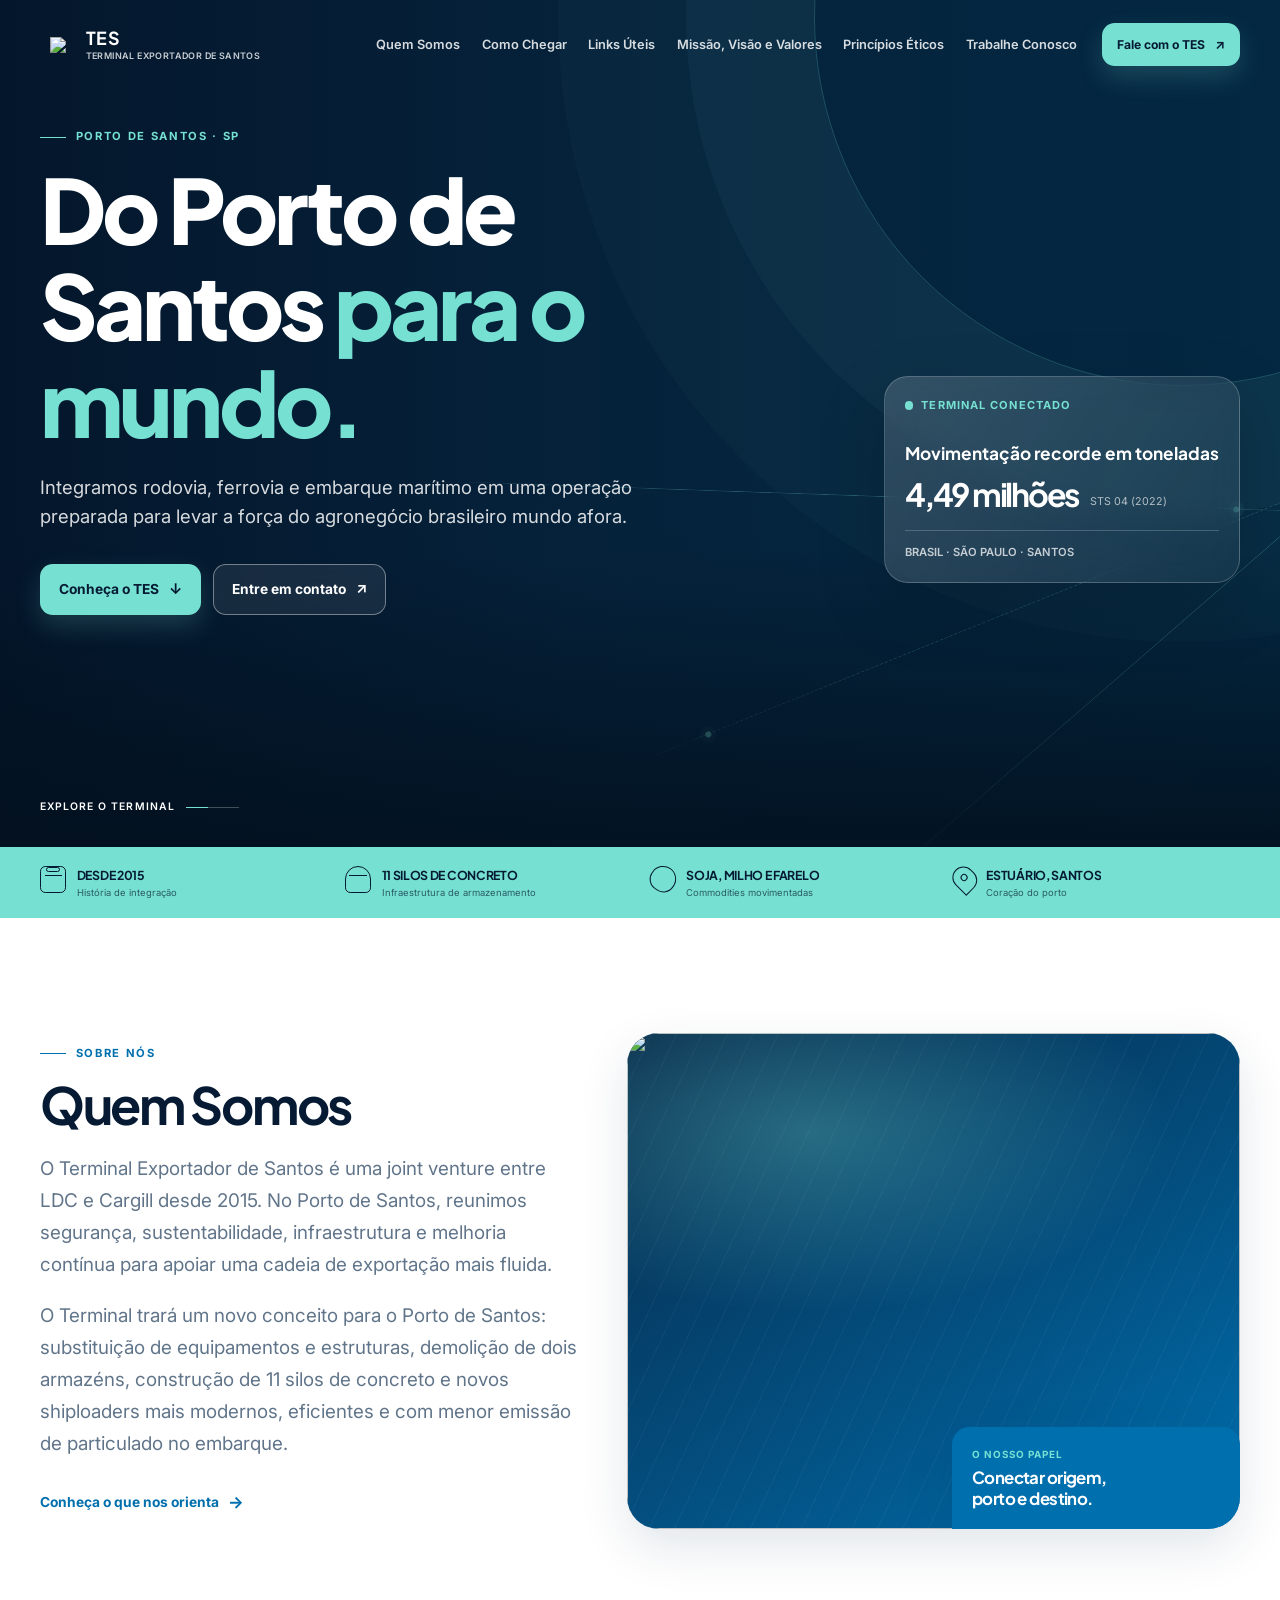
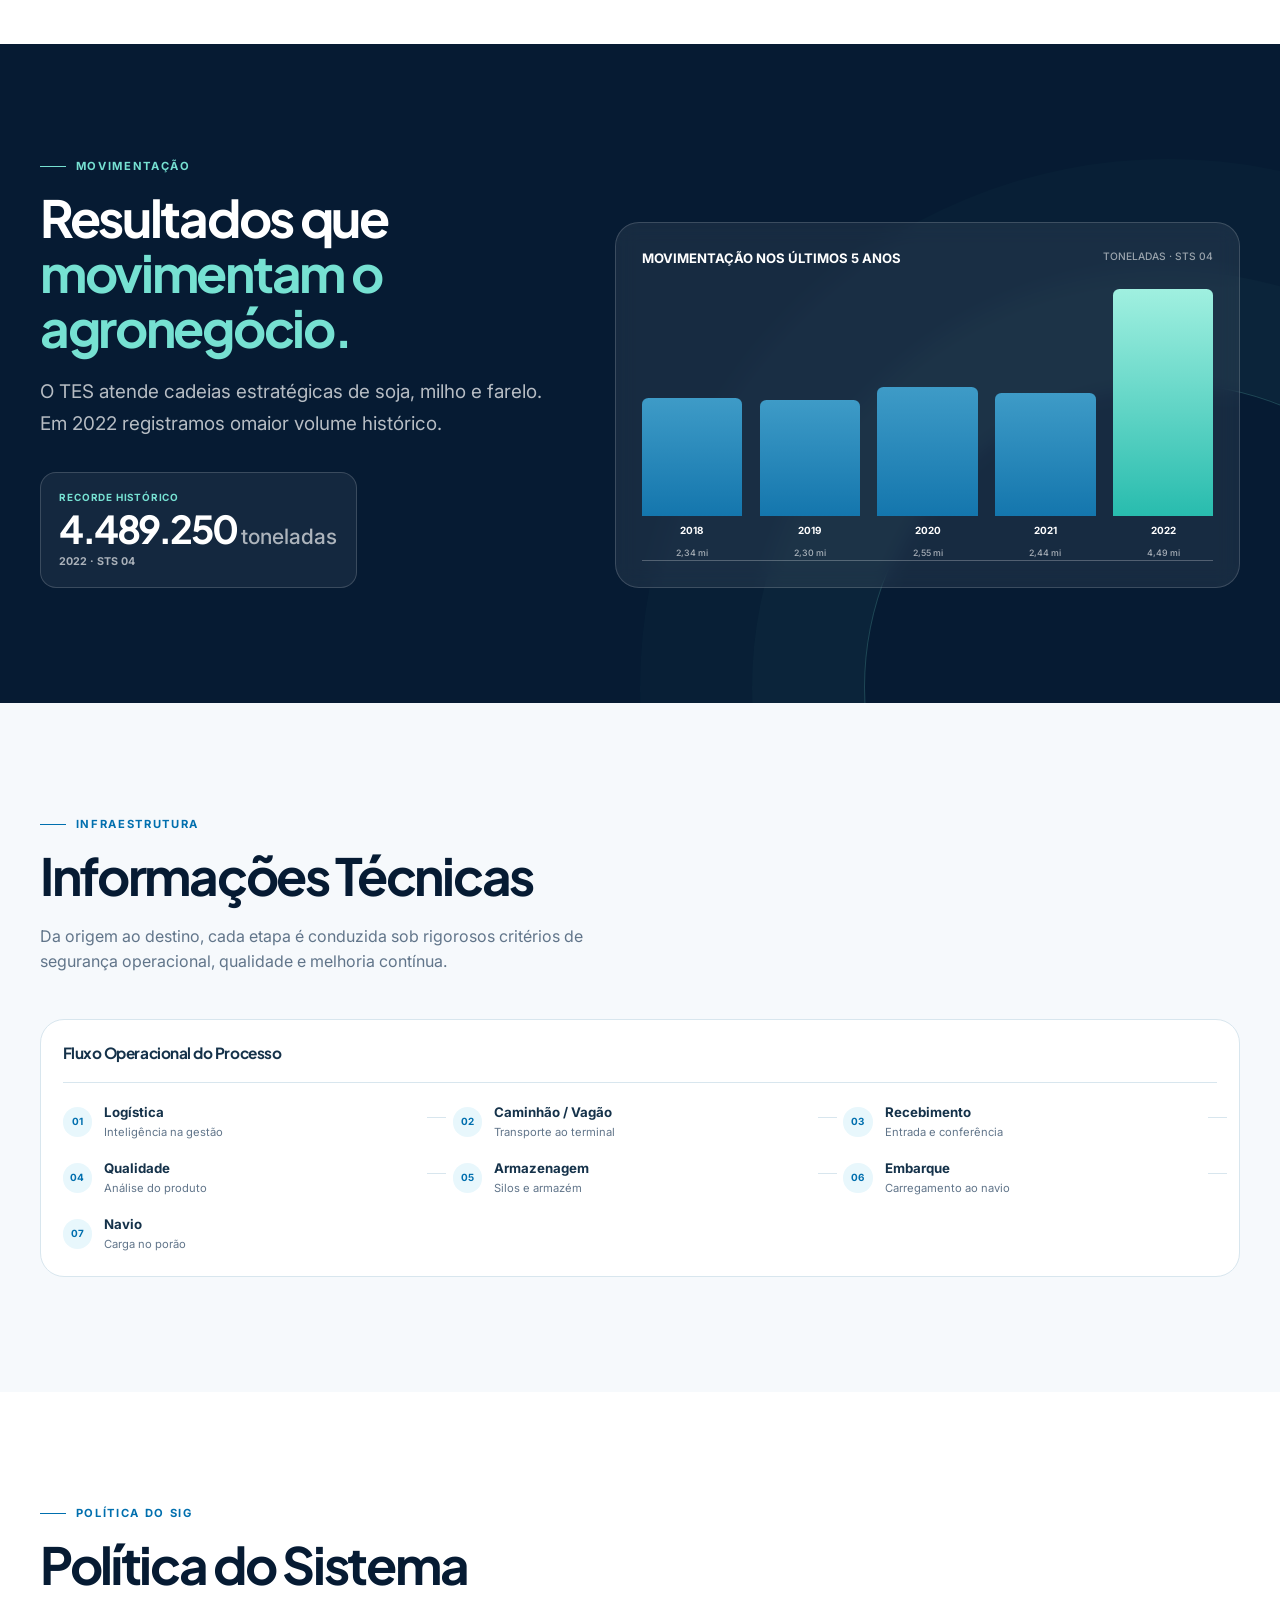
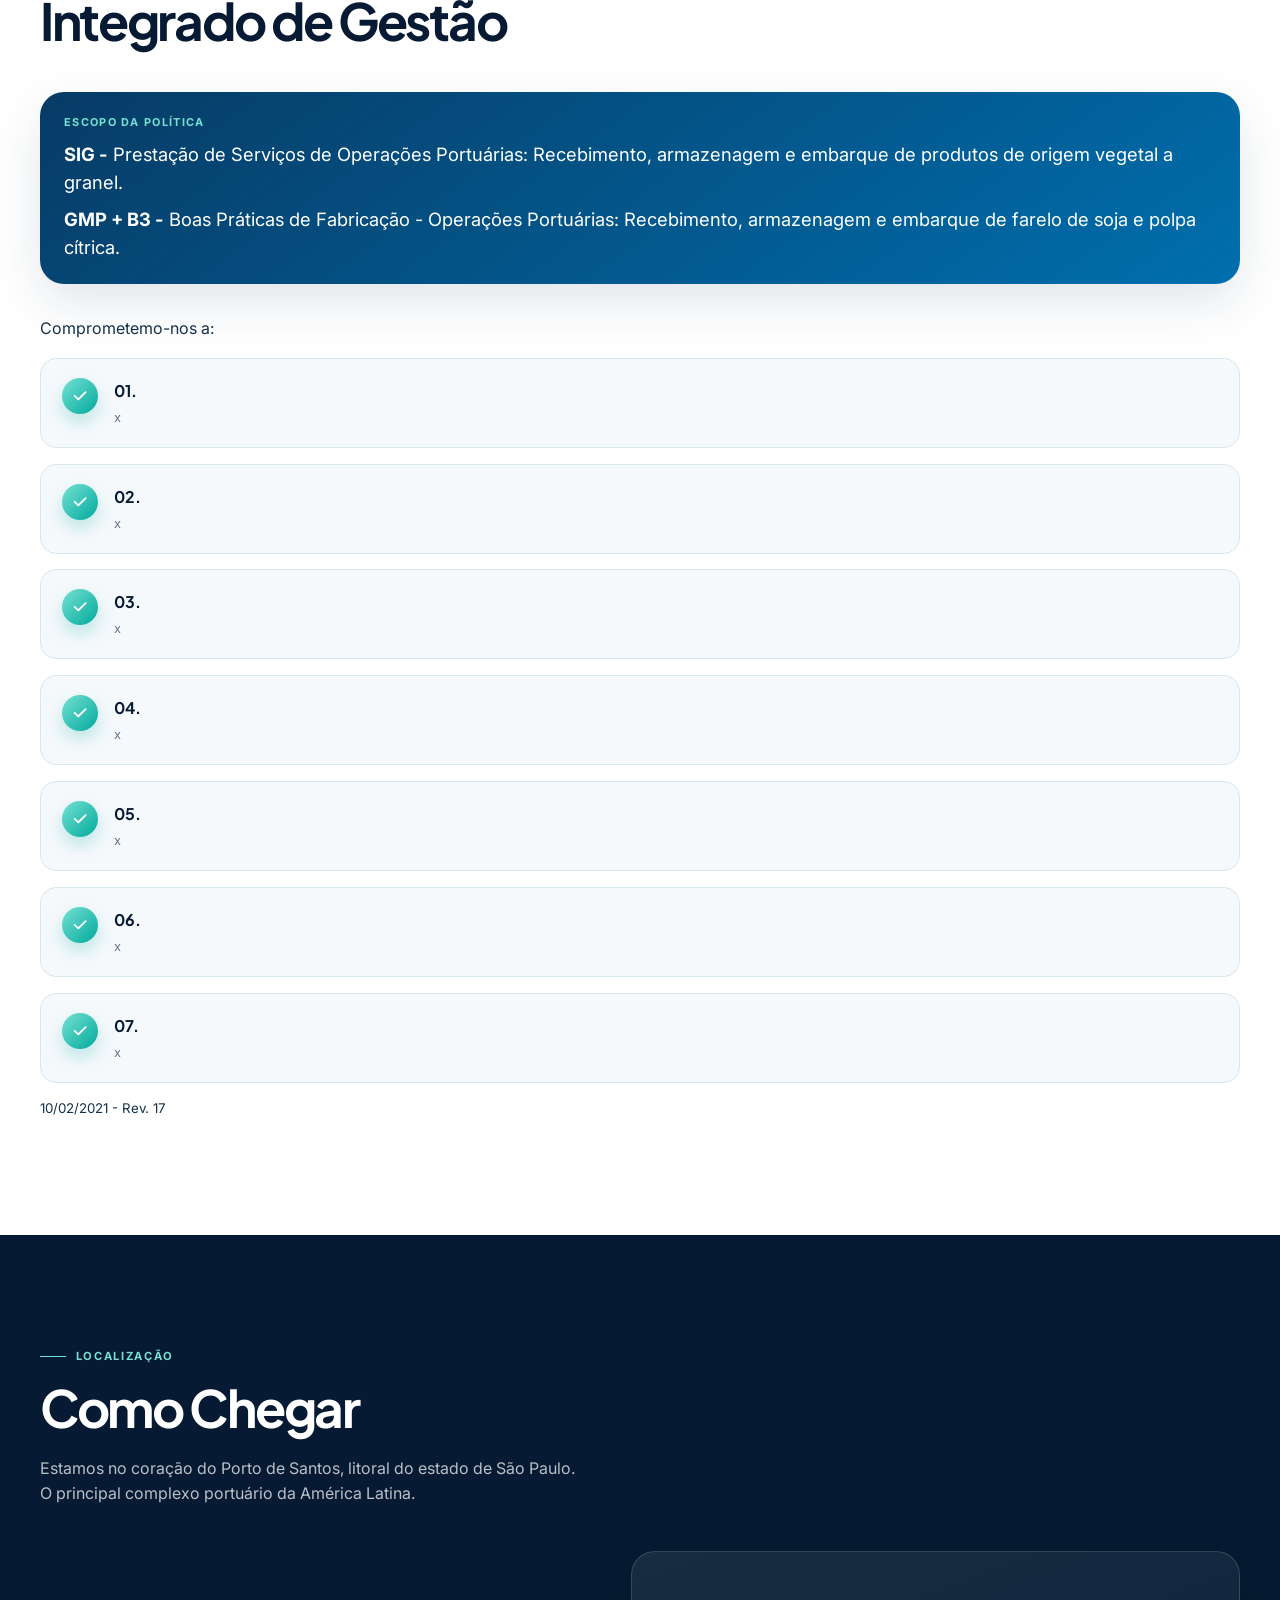
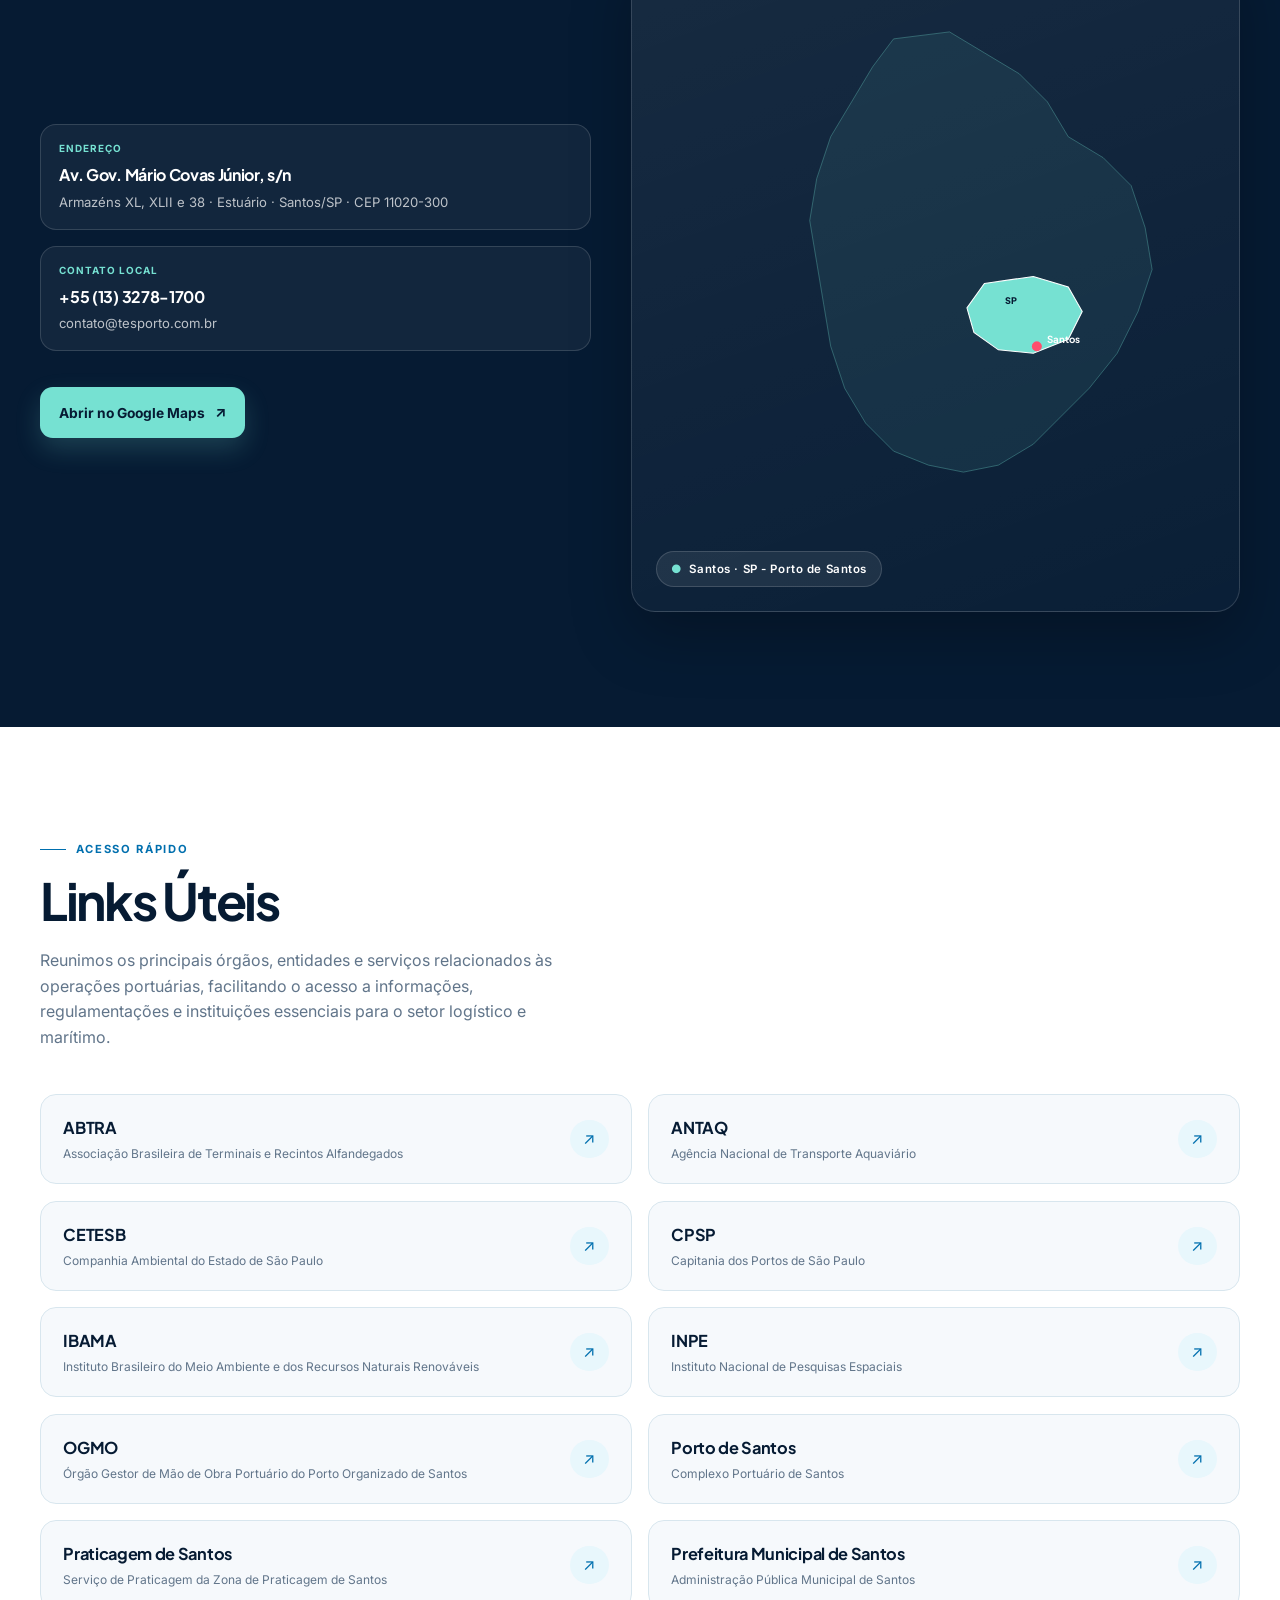
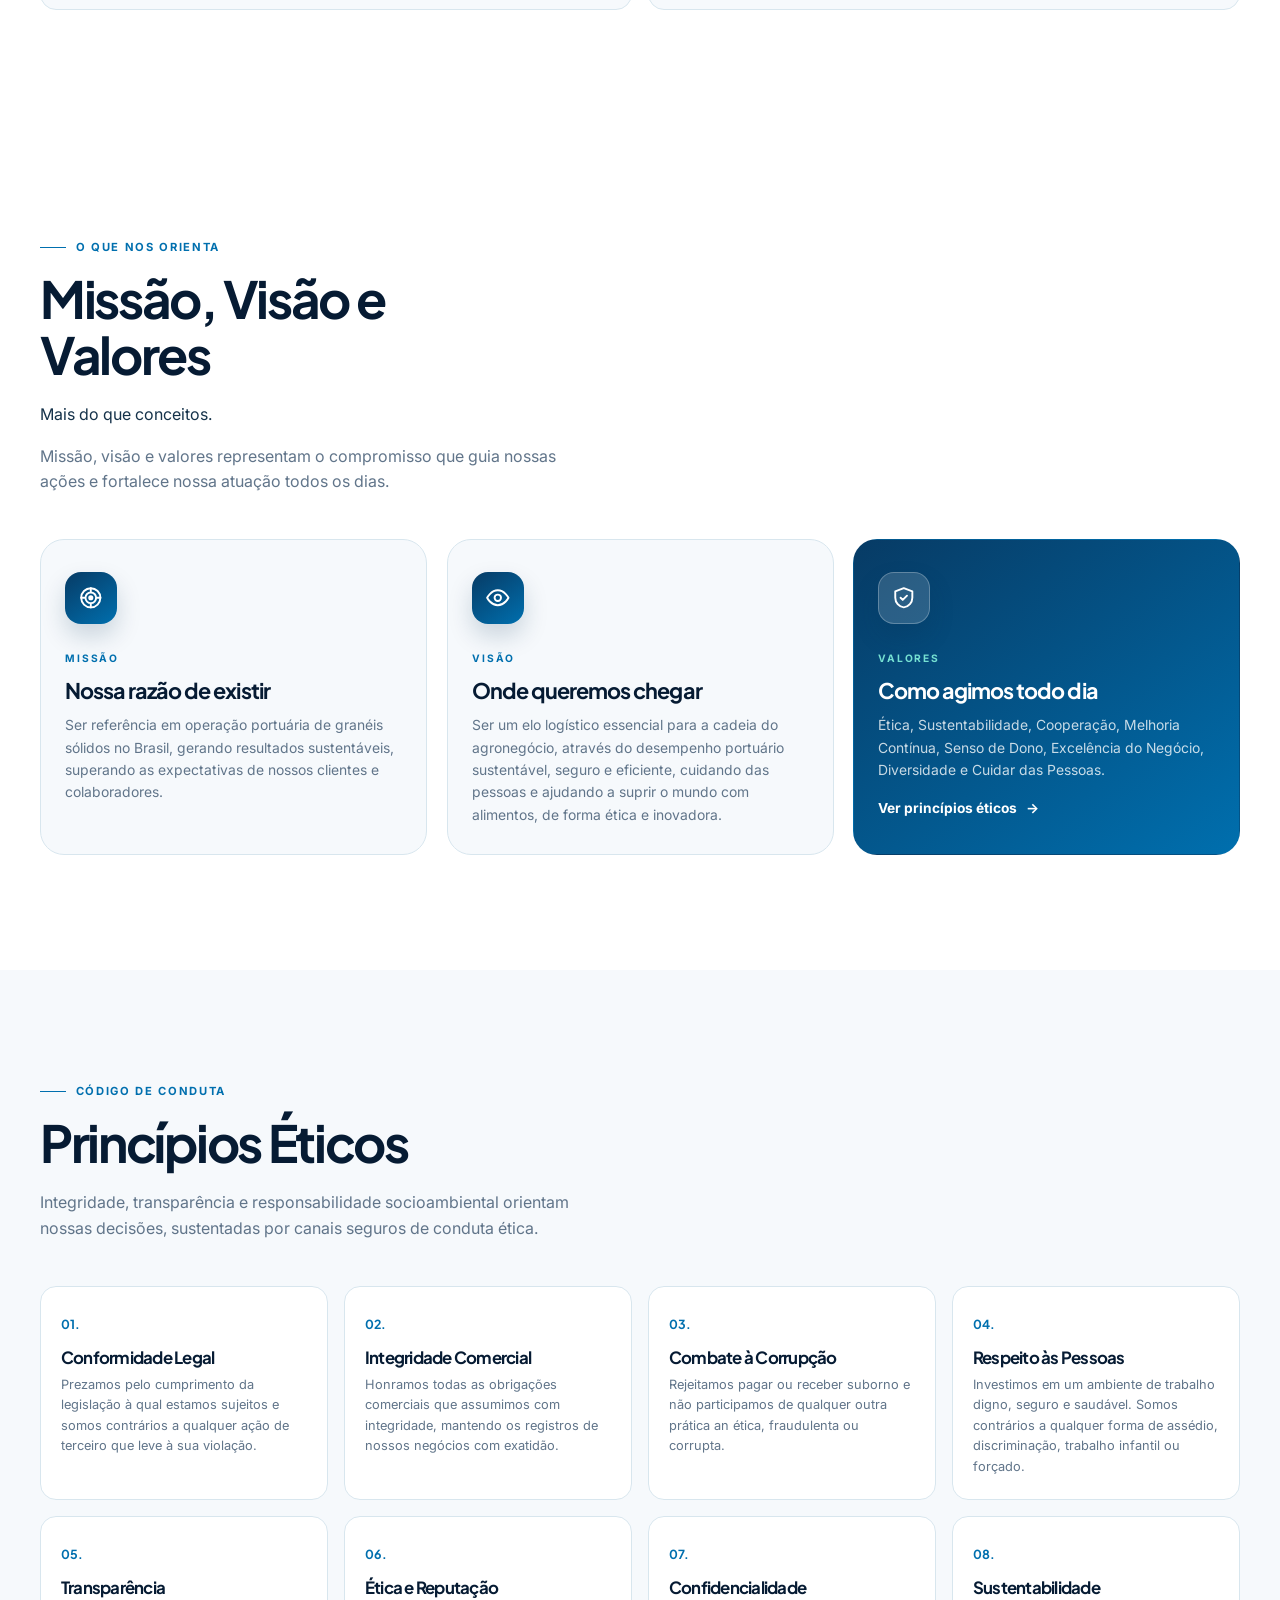
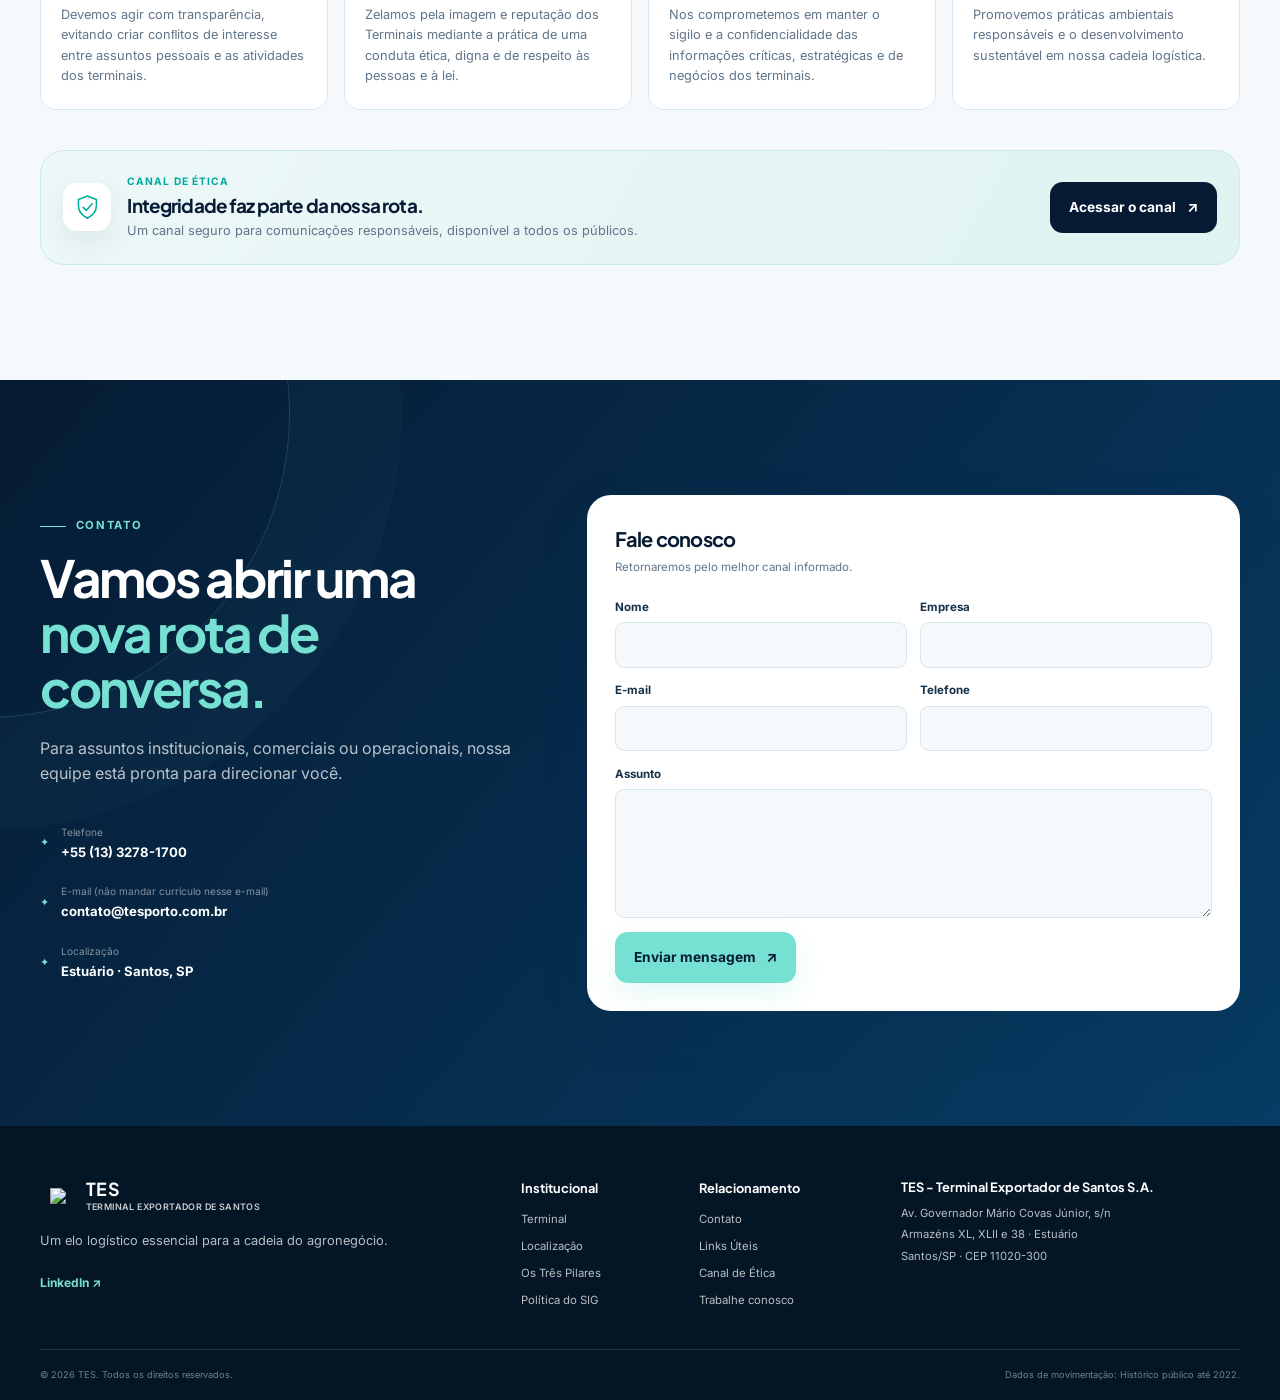
==== commit 4b55eeab: "Alinhado as subseções de políticas SIG e bug do botão de "ver princípios éticos" corrigido, na seção" ====
--- a/public/index.html
+++ b/public/index.html
@@ -8,6 +8,7 @@
   <meta name="theme-color" content="#061b33">
 
   <title>TES - Terminal Exportador de Santos</title>
+  <link rel="icon" type="image/png" href="assets/images/isotipo-tes.png">
   <meta name="description" content="Do Porto de Santos para o mundo: operação portuária integrada de granéis sólidos para o agronegócio brasileiro.">
 
   <meta property="og:title" content="TES - Terminal Exportador de Santos">
@@ -28,9 +29,12 @@
   <header class="site-header" data-header>
     <div class="header-shell container">
       <a class="brand" href="#inicio" aria-label="TES - voltar ao início">
-        <span class="brand-mark" aria-hidden="true">TES</span>
+        <span class="brand-mark" aria-hidden="true">
+          <img src="assets/images/isotipo-tes.png">
+        </span>
+        
         <span class="brand-copy">
-          <b>TES</b>
+          <b><strong>TES</strong></b>
           <small>Terminal Exportador de Santos</small>
         </span>
       </a>
@@ -71,7 +75,7 @@
   <main id="conteudo">
     <!-- HERO -->
     <section class="hero section" id="inicio" aria-labelledby="hero-title">
-      <div class="hero-media" aria-hidden="true"></div>
+      <div class="hero-media-img" aria-hidden="true"></div>
       <div class="hero-routes" aria-hidden="true">
         <span class="route route-rail"></span>
         <span class="route route-road"></span>
@@ -110,10 +114,25 @@
     <!-- CREDENCIAIS -->
     <section class="credentials" aria-label="Destaques institucionais">
       <div class="container credentials-grid" data-reveal>
-        <div class="credential"><span class="credential-icon icon-archive" aria-hidden="true"></span><div><b>Desde 2015</b><small>História de integração</small></div></div>
-        <div class="credential"><span class="credential-icon icon-silo" aria-hidden="true"></span><div><b>11 silos de concreto</b><small>Infraestrutura de armazenamento</small></div></div>
-        <div class="credential"><span class="credential-icon icon-grain" aria-hidden="true"></span><div><b>Soja, milho e farelo</b><small>Commodities movimentadas</small></div></div>
-        <div class="credential"><span class="credential-icon icon-pin" aria-hidden="true"></span><div><b>Estuário - Santos</b><small>Coração do porto</small></div></div>
+        <div class="credential"><span class="credential-icon icon-archive" aria-hidden="true"></span>
+          <div><b><strong>DESDE 2015</strong></b>
+            <small>História de integração</small></div>
+          </div>
+
+        <div class="credential"><span class="credential-icon icon-silo" aria-hidden="true"></span>
+          <div><b><strong>11 SILOS DE CONCRETO</strong></b>
+            <small>Infraestrutura de armazenamento</small></div>
+          </div>
+
+        <div class="credential"><span class="credential-icon icon-grain" aria-hidden="true"></span>
+          <div><b><strong>SOJA, MILHO E FARELO</strong></b>
+            <small>Commodities movimentadas</small></div>
+          </div>
+
+        <div class="credential"><span class="credential-icon icon-pin" aria-hidden="true"></span>
+          <div><b><strong>ESTUÁRIO, SANTOS</strong></b>
+            <small>Coração do porto</small></div>
+          </div>
       </div>
     </section>
 
@@ -121,6 +140,7 @@
     <section class="section intro" id="quemsomos" aria-labelledby="quemsomos-title">
       <div class="container intro-grid">
         <div class="image-stack" data-reveal>
+          <img class="image-stack-main" src="assets/photos/tesbusiness.png">
           <div class="image-stack-card">
             <span>O nosso papel</span>
             <strong>Conectar origem, porto e destino.</strong>
@@ -222,12 +242,253 @@
       </div>
     </section>
 
+    <!-- POLÍTICA DO SIG -->
+    <section class="section sig" id="politicasig" aria-labelledby="sig-title">
+      <div class="container">
+        <div class="section-heading" data-reveal>
+          <p class="eyebrow"><span></span>POLÍTICA DO SIG</p>
+          <h2 id="sig-title">Política do Sistema Integrado de Gestão</h2>
+        </div>
+
+        <div class="sig-intro" data-reveal>
+          <span>Escopo da Política</span>
+          <p>
+            <strong>SIG -</strong> Prestação de Serviços de Operações Portuárias: Recebimento, armazenagem e embarque de produtos de origem
+            vegetal a granel.
+          </p>
+
+          <p>
+            <strong>GMP + B3 -</strong> Boas Práticas de Fabricação - Operações Portuárias: Recebimento, armazenagem e embarque de farelo de
+            soja e polpa cítrica.
+          </p>
+        </div>
+
+        <p>Comprometemo-nos a:</p>
+        <div class="sig-grid" data-reveal>
+
+          <article class="sig-card">
+            <div class="sig-check" aria-hidden="true">
+              <svg viewBox="0 0 24 24" fill="none" stroke="currentColor" stroke-width="2.5" stroke-linecap="round" stroke-linejoin="round">
+                <path d="m5 12 5 5L20 7"></path>
+              </svg>
+            </div>
+            <div class="sig-card-body">
+              <b><strong>01.</strong></b>
+              <p>
+                x
+              </p>
+            </div>
+          </article>
+
+          <article class="sig-card">
+            <div class="sig-check" aria-hidden="true">
+              <svg viewBox="0 0 24 24" fill="none" stroke="currentColor" stroke-width="2.5" stroke-linecap="round" stroke-linejoin="round">
+                <path d="m5 12 5 5L20 7"></path>
+              </svg>
+            </div>
+            <div class="sig-card-body">
+              <b><strong>02.</strong></b>
+              <p>
+                x
+              </p>
+            </div>
+          </article>
+
+          <article class="sig-card">
+            <div class="sig-check" aria-hidden="true">
+              <svg viewBox="0 0 24 24" fill="none" stroke="currentColor" stroke-width="2.5" stroke-linecap="round" stroke-linejoin="round">
+                <path d="m5 12 5 5L20 7"></path>
+              </svg>
+            </div>
+            <div class="sig-card-body">
+              <b><strong>03.</strong></b>
+              <p>
+                x
+              </p>
+            </div>
+          </article>
+
+          <article class="sig-card">
+            <div class="sig-check" aria-hidden="true">
+              <svg viewBox="0 0 24 24" fill="none" stroke="currentColor" stroke-width="2.5" stroke-linecap="round" stroke-linejoin="round">
+                <path d="m5 12 5 5L20 7"></path>
+              </svg>
+            </div>
+            <div class="sig-card-body">
+              <b><strong>04.</strong></b>
+              <p>
+                x
+              </p>
+            </div>
+          </article>
+
+          <article class="sig-card">
+            <div class="sig-check" aria-hidden="true">
+              <svg viewBox="0 0 24 24" fill="none" stroke="currentColor" stroke-width="2.5" stroke-linecap="round" stroke-linejoin="round">
+                <path d="m5 12 5 5L20 7"></path>
+              </svg>
+            </div>
+            <div class="sig-card-body">
+              <b><strong>05.</strong></b>
+              <p>
+                x
+              </p>
+            </div>
+          </article>
+
+          <article class="sig-card">
+            <div class="sig-check" aria-hidden="true">
+              <svg viewBox="0 0 24 24" fill="none" stroke="currentColor" stroke-width="2.5" stroke-linecap="round" stroke-linejoin="round">
+                <path d="m5 12 5 5L20 7"></path>
+              </svg>
+            </div>
+            <div class="sig-card-body">
+              <b><strong>06.</strong></b>
+              <p>
+                x
+              </p>
+            </div>
+          </article>
+
+          <article class="sig-card">
+            <div class="sig-check" aria-hidden="true">
+              <svg viewBox="0 0 24 24" fill="none" stroke="currentColor" stroke-width="2.5" stroke-linecap="round" stroke-linejoin="round">
+                <path d="m5 12 5 5L20 7"></path>
+              </svg>
+            </div>
+            <div class="sig-card-body">
+              <b><strong>07.</strong></b>
+              <p>
+                x
+              </p>
+            </div>
+          </article>
+
+          <small>10/02/2021 - Rev. 17</small>
+        </div>
+      </div>
+    </section>
+
+    <!-- COMO CHEGAR -->
+    <section class="section location" id="comochegar" aria-labelledby="chegar-title">
+      <div class="container">
+        <div class="section-heading" data-reveal>
+          <p class="eyebrow eyebrow-light"><span></span>LOCALIZAÇÃO</p>
+          <h2 id="chegar-title">Como Chegar</h2>
+          <p>Estamos no coração do Porto de Santos, litoral do estado de São Paulo. O principal complexo portuário da América Latina.</p>
+        </div>
+
+        <div class="location-layout">
+          <div class="location-info" data-reveal>
+            <div class="location-info-item">
+              <span>Endereço</span>
+              <b>Av. Gov. Mário Covas Júnior, s/n</b>
+              <p>Armazéns XL, XLII e 38 · Estuário · Santos/SP · CEP 11020-300</p>
+            </div>
+
+            <div class="location-info-item">
+              <span>Contato local</span>
+              <b>+55 (13) 3278-1700</b>
+              <p>contato@tesporto.com.br</p>
+            </div>
+
+            <div class="map-cta">
+              <a class="button button-primary" href="https://maps.app.goo.gl/5aqZUrAP55DKYbxz7" target="_blank" rel="noopener noreferrer">
+                Abrir no Google Maps <span aria-hidden="true">↗</span>
+              </a>
+            </div>
+          </div>
+
+          <div class="map-wrap" data-reveal>
+            <svg class="brazil-map" viewBox="0 0 800 800" role="img" aria-label="Mapa do Brasil com destaque para o estado de São Paulo e a cidade de Santos">
+              <path d="M340 90 L420 80 L470 110 L520 140 L560 180 L590 230 L640 260 L680 300 L700 360 L710 420 L690 480 L660 540 L620 590 L580 630 L540 670 L490 700 L440 710 L390 700 L340 680 L300 640 L270 590 L250 530 L240 470 L230 410 L220 350 L230 290 L250 230 L280 180 L310 130 Z"></path>
+              <path class="sp-state" d="M470 440 L540 430 L590 445 L610 480 L590 520 L540 540 L490 535 L455 510 L445 475 Z"></path>
+
+              <circle class="santos-pulse-ring" cx="545" cy="530" r="6"></circle>
+              <circle class="santos-pulse" cx="545" cy="530" r="7"></circle>
+
+              <text x="560" y="525" fill="#fff" font-size="14" font-weight="700" font-family="Plus Jakarta Sans, sans-serif">Santos</text>
+              <text x="500" y="470" fill="#061b33" font-size="13" font-weight="800" font-family="Plus Jakarta Sans, sans-serif">SP</text>
+            </svg>
+            <span class="map-label"><b>●</b> Santos · SP - Porto de Santos</span>
+          </div>
+        </div>
+      </div>
+    </section>
+
+    <!-- LINKS ÚTEIS -->
+    <section class="section useful-links" id="linksuteis" aria-labelledby="links-title">
+      <div class="container">
+        <div class="section-heading" data-reveal>
+          <p class="eyebrow"><span></span>ACESSO RÁPIDO</p>
+          <h2 id="links-title">Links Úteis</h2>
+          <p>
+            Reunimos os principais órgãos, entidades e serviços relacionados às operações portuárias, facilitando
+            o acesso a informações, regulamentações e instituições essenciais para o setor logístico e marítimo.
+          </p>
+        </div>
+
+        <div class="link-grid" data-reveal>
+          <a class="link-card" href="https://abtra.com.br/home/PT" target="_blank" rel="noopener noreferrer">
+            <div class="link-card-body"><b>ABTRA</b><small>Associação Brasileira de Terminais e Recintos Alfandegados</small></div>
+            <span class="link-card-arrow" aria-hidden="true">↗</span>
+          </a>
+
+          <a class="link-card" href="https://www.antaq.gov.br/Portal/default.asp" target="_blank" rel="noopener noreferrer">
+            <div class="link-card-body"><b>ANTAQ</b><small>Agência Nacional de Transporte Aquaviário</small></div>
+            <span class="link-card-arrow" aria-hidden="true">↗</span>
+          </a>
+
+          <a class="link-card" href="https://www.cetesb.sp.gov.br/cetesb" target="_blank" rel="noopener noreferrer">
+            <div class="link-card-body"><b>CETESB</b><small>Companhia Ambiental do Estado de São Paulo</small></div>
+            <span class="link-card-arrow" aria-hidden="true">↗</span>
+          </a>
+
+          <a class="link-card" href="https://www.mar.mil.br/cpsp/" target="_blank" rel="noopener noreferrer">
+            <div class="link-card-body"><b>CPSP</b><small>Capitania dos Portos de São Paulo</small></div>
+            <span class="link-card-arrow" aria-hidden="true">↗</span>
+          </a>
+
+          <a class="link-card" href="https://www.gov.br/ibama/pt-br" target="_blank" rel="noopener noreferrer">
+            <div class="link-card-body"><b>IBAMA</b><small>Instituto Brasileiro do Meio Ambiente e dos Recursos Naturais Renováveis</small></div>
+            <span class="link-card-arrow" aria-hidden="true">↗</span>
+          </a>
+
+          <a class="link-card" href="https://www.gov.br/inpe/pt-br" target="_blank" rel="noopener noreferrer">
+            <div class="link-card-body"><b>INPE</b><small>Instituto Nacional de Pesquisas Espaciais</small></div>
+            <span class="link-card-arrow" aria-hidden="true">↗</span>
+          </a>
+
+          <a class="link-card" href="https://www.ogmo-santos.com.br/site/home/" target="_blank" rel="noopener noreferrer">
+            <div class="link-card-body"><b>OGMO</b><small>Órgão Gestor de Mão de Obra Portuário do Porto Organizado de Santos</small></div>
+            <span class="link-card-arrow" aria-hidden="true">↗</span>
+          </a>
+
+          <a class="link-card" href="https://www.portodesantos.com.br/" target="_blank" rel="noopener noreferrer">
+            <div class="link-card-body"><b>Porto de Santos</b><small>Complexo Portuário de Santos</small></div>
+            <span class="link-card-arrow" aria-hidden="true">↗</span>
+          </a>
+
+          <a class="link-card" href="https://www.sppilots.com.br/?cmd=SETPRT&prt=1" target="_blank" rel="noopener noreferrer">
+            <div class="link-card-body"><b>Praticagem de Santos</b><small>Serviço de Praticagem da Zona de Praticagem de Santos</small></div>
+            <span class="link-card-arrow" aria-hidden="true">↗</span>
+          </a>
+
+          <a class="link-card" href="https://www.santos.sp.gov.br/" target="_blank" rel="noopener noreferrer">
+            <div class="link-card-body"><b>Prefeitura Municipal de Santos</b><small>Administração Pública Municipal de Santos</small></div>
+            <span class="link-card-arrow" aria-hidden="true">↗</span>
+          </a>
+        </div>
+      </div>
+    </section>
+
     <!-- MISSÃO, VISÃO e VALORES -->
     <section class="section pillars" id="missaovisaovalores" aria-labelledby="pilares-title">
       <div class="container">
+
         <div class="section-heading pillars-heading" data-reveal>
           <p class="eyebrow"><span></span>O QUE NOS ORIENTA</p>
-          <h2 id="pilares-title">Os Três Pilares</h2>
+          <h2 id="pilares-title">Missão, Visão e Valores</h2>
           <p>Mais do que conceitos.</p>
           <p> 
             Missão, visão e valores representam o compromisso que guia nossas ações e fortalece nossa
@@ -304,7 +565,7 @@
         </div>
 
         <div class="ethics-grid" data-reveal>
-          <article class="value-card"><span>01</span>
+          <article class="value-card"><span><strong>01.</strong></span>
             <h3>Conformidade Legal</h3>
             <p>
               Prezamos pelo cumprimento da legislação à qual estamos sujeitos e somos contrários a qualquer ação
@@ -312,7 +573,7 @@
             </p>
           </article>
 
-          <article class="value-card"><span>02</span>
+          <article class="value-card"><span><strong>02.</strong></span>
             <h3>Integridade Comercial</h3>
             <p>
               Honramos todas as obrigações comerciais que assumimos com integridade, mantendo os registros de
@@ -320,7 +581,7 @@
             </p>
           </article>
 
-          <article class="value-card"><span>03</span>
+          <article class="value-card"><span><strong>03.</strong></span>
             <h3>Combate à Corrupção</h3>
             <p>
               Rejeitamos pagar ou receber suborno e não participamos de qualquer outra prática an ética,
@@ -328,7 +589,7 @@
             </p>
           </article>
 
-          <article class="value-card"><span>04</span>
+          <article class="value-card"><span><strong>04.</strong></span>
             <h3>Respeito às Pessoas</h3>
             <p>
               Investimos em um ambiente de trabalho digno, seguro e saudável. Somos contrários a qualquer
@@ -336,7 +597,7 @@
             </p>
           </article>
 
-          <article class="value-card"><span>05</span>
+          <article class="value-card"><span><strong>05.</strong></span>
             <h3>Transparência</h3>
             <p>
               Devemos agir com transparência, evitando criar conﬂitos de interesse entre assuntos pessoais e
@@ -344,7 +605,7 @@
             </p>
           </article>
 
-          <article class="value-card"><span>06</span>
+          <article class="value-card"><span><strong>06.</strong></span>
             <h3>Ética e Reputação</h3>
             <p>
               Zelamos pela imagem e reputação dos Terminais mediante a prática de uma conduta ética, digna e
@@ -352,7 +613,7 @@
             </p>
           </article>
 
-          <article class="value-card"><span>07</span>
+          <article class="value-card"><span><strong>07.</strong></span>
             <h3>Confidencialidade</h3>
             <p>
               Nos comprometemos em manter o sigilo e a conﬁdencialidade das informações críticas, estratégicas
@@ -360,7 +621,7 @@
             </p>
           </article>
 
-          <article class="value-card"><span>08</span>
+          <article class="value-card"><span><strong>08.</strong></span>
             <h3>Sustentabilidade</h3>
             <p>
               Promovemos práticas ambientais responsáveis e o desenvolvimento sustentável em nossa cadeia logística.
@@ -383,199 +644,6 @@
           <a class="button button-dark" href="https://contatoseguro.com.br/teg-teag-tes" target="_blank" rel="noopener noreferrer">
             Acessar o canal <span aria-hidden="true">↗</span>
           </a>
-        </div>
-      </div>
-    </section>
-
-    <!-- LINKS ÚTEIS -->
-    <section class="section useful-links" id="linksuteis" aria-labelledby="links-title">
-      <div class="container">
-        <div class="section-heading" data-reveal>
-          <p class="eyebrow"><span></span>ACESSO RÁPIDO</p>
-          <h2 id="links-title">Links Úteis</h2>
-          <p>
-            Reunimos os principais órgãos, entidades e serviços relacionados às operações portuárias, facilitando
-            o acesso a informações, regulamentações e instituições essenciais para o setor logístico e marítimo.
-          </p>
-        </div>
-
-        <div class="link-grid" data-reveal>
-          <a class="link-card" href="https://abtra.com.br/home/PT" target="_blank" rel="noopener noreferrer">
-            <div class="link-card-body"><b>ABTRA</b><small>Associação Brasileira de Terminais e Recintos Alfandegados</small></div>
-            <span class="link-card-arrow" aria-hidden="true">↗</span>
-          </a>
-
-          <a class="link-card" href="https://www.antaq.gov.br/Portal/default.asp" target="_blank" rel="noopener noreferrer">
-            <div class="link-card-body"><b>ANTAQ</b><small>Agência Nacional de Transporte Aquaviário</small></div>
-            <span class="link-card-arrow" aria-hidden="true">↗</span>
-          </a>
-
-          <a class="link-card" href="https://www.cetesb.sp.gov.br/cetesb" target="_blank" rel="noopener noreferrer">
-            <div class="link-card-body"><b>CETESB</b><small>Companhia Ambiental do Estado de São Paulo</small></div>
-            <span class="link-card-arrow" aria-hidden="true">↗</span>
-          </a>
-
-          <a class="link-card" href="https://www.mar.mil.br/cpsp/" target="_blank" rel="noopener noreferrer">
-            <div class="link-card-body"><b>CPSP</b><small>Capitania dos Portos de São Paulo</small></div>
-            <span class="link-card-arrow" aria-hidden="true">↗</span>
-          </a>
-
-          <a class="link-card" href="https://www.gov.br/ibama/pt-br" target="_blank" rel="noopener noreferrer">
-            <div class="link-card-body"><b>IBAMA</b><small>Instituto Brasileiro do Meio Ambiente e dos Recursos Naturais Renováveis</small></div>
-            <span class="link-card-arrow" aria-hidden="true">↗</span>
-          </a>
-
-          <a class="link-card" href="https://www.gov.br/inpe/pt-br" target="_blank" rel="noopener noreferrer">
-            <div class="link-card-body"><b>INPE</b><small>Instituto Nacional de Pesquisas Espaciais</small></div>
-            <span class="link-card-arrow" aria-hidden="true">↗</span>
-          </a>
-
-          <a class="link-card" href="https://www.ogmo-santos.com.br/site/home/" target="_blank" rel="noopener noreferrer">
-            <div class="link-card-body"><b>OGMO</b><small>Órgão Gestor de Mão de Obra Portuário do Porto Organizado de Santos</small></div>
-            <span class="link-card-arrow" aria-hidden="true">↗</span>
-          </a>
-
-          <a class="link-card" href="https://www.portodesantos.com.br/" target="_blank" rel="noopener noreferrer">
-            <div class="link-card-body"><b>Porto de Santos</b><small>Complexo Portuário de Santos</small></div>
-            <span class="link-card-arrow" aria-hidden="true">↗</span>
-          </a>
-
-          <a class="link-card" href="https://www.sppilots.com.br/?cmd=SETPRT&prt=1" target="_blank" rel="noopener noreferrer">
-            <div class="link-card-body"><b>Praticagem de Santos</b><small>Serviço de Praticagem da Zona de Praticagem de Santos</small></div>
-            <span class="link-card-arrow" aria-hidden="true">↗</span>
-          </a>
-
-          <a class="link-card" href="https://www.santos.sp.gov.br/" target="_blank" rel="noopener noreferrer">
-            <div class="link-card-body"><b>Prefeitura Municipal de Santos</b><small>Administração Pública Municipal de Santos</small></div>
-            <span class="link-card-arrow" aria-hidden="true">↗</span>
-          </a>
-        </div>
-      </div>
-    </section>
-
-    <!-- COMO CHEGAR -->
-    <section class="section location" id="comochegar" aria-labelledby="chegar-title">
-      <div class="container">
-        <div class="section-heading" data-reveal>
-          <p class="eyebrow eyebrow-light"><span></span>LOCALIZAÇÃO</p>
-          <h2 id="chegar-title">Como Chegar</h2>
-          <p>Estamos no coração do Porto de Santos, litoral do estado de São Paulo — o principal complexo portuário da América Latina.</p>
-        </div>
-
-        <div class="location-layout">
-          <div class="location-info" data-reveal>
-            <div class="location-info-item">
-              <span>Endereço</span>
-              <b>Av. Gov. Mário Covas Júnior, s/n</b>
-              <p>Armazéns XL, XLII e 38 · Estuário · Santos/SP · CEP 11020-300</p>
-            </div>
-
-            <div class="location-info-item">
-              <span>Contato local</span>
-              <b>+55 (13) 3278-1700</b>
-              <p>contato@tesporto.com.br</p>
-            </div>
-
-            <div class="map-cta">
-              <a class="button button-primary" href="https://maps.app.goo.gl/5aqZUrAP55DKYbxz7" target="_blank" rel="noopener noreferrer">
-                Abrir no Google Maps <span aria-hidden="true">↗</span>
-              </a>
-            </div>
-          </div>
-
-          <div class="map-wrap" data-reveal>
-            <svg class="brazil-map" viewBox="0 0 800 800" role="img" aria-label="Mapa do Brasil com destaque para o estado de São Paulo e a cidade de Santos">
-              <path d="M340 90 L420 80 L470 110 L520 140 L560 180 L590 230 L640 260 L680 300 L700 360 L710 420 L690 480 L660 540 L620 590 L580 630 L540 670 L490 700 L440 710 L390 700 L340 680 L300 640 L270 590 L250 530 L240 470 L230 410 L220 350 L230 290 L250 230 L280 180 L310 130 Z"></path>
-              <path class="sp-state" d="M470 440 L540 430 L590 445 L610 480 L590 520 L540 540 L490 535 L455 510 L445 475 Z"></path>
-
-              <circle class="santos-pulse-ring" cx="545" cy="530" r="6"></circle>
-              <circle class="santos-pulse" cx="545" cy="530" r="7"></circle>
-
-              <text x="560" y="525" fill="#fff" font-size="14" font-weight="700" font-family="Plus Jakarta Sans, sans-serif">Santos</text>
-              <text x="500" y="470" fill="#061b33" font-size="13" font-weight="800" font-family="Plus Jakarta Sans, sans-serif">SP</text>
-            </svg>
-            <span class="map-label"><b>●</b> Santos · SP - Porto de Santos</span>
-          </div>
-        </div>
-      </div>
-    </section>
-
-    <!-- POLÍTICA DO SIG -->
-    <section class="section sig" id="politicasig" aria-labelledby="sig-title">
-      <div class="container">
-        <div class="section-heading" data-reveal>
-          <p class="eyebrow"><span></span>POLÍTICA DO SIG</p>
-          <h2 id="sig-title">Política do Sistema Integrado de Gestão</h2>
-        </div>
-
-        <div class="sig-intro" data-reveal>
-          <span>Escopo da Política</span>
-          <p>
-            <strong>SIG -</strong> Prestação de Serviços de Operações Portuárias: Recebimento, armazenagem e embarque de produtos de origem vegetal a granel.
-          </p>
-
-          <p>
-            <strong>GMP + B3 -</strong> Boas Práticas de Fabricação - Operações Portuárias: Recebimento, armazenagem e embarque de farelo de soja e polpa cítrica.
-          </p>
-        </div>
-
-        <p>Comprometemo-nos a:</p>
-        <div class="sig-grid" data-reveal>
-          <article class="sig-card">
-            <div class="sig-check" aria-hidden="true">
-              <svg viewBox="0 0 24 24" fill="none" stroke="currentColor" stroke-width="2.5" stroke-linecap="round" stroke-linejoin="round">
-                <path d="m5 12 5 5L20 7"></path>
-              </svg>
-            </div>
-            <div class="sig-card-body"><b>1</b><p>x</p></div>
-          </article>
-
-          <article class="sig-card">
-            <div class="sig-check" aria-hidden="true">
-              <svg viewBox="0 0 24 24" fill="none" stroke="currentColor" stroke-width="2.5" stroke-linecap="round" stroke-linejoin="round">
-                <path d="m5 12 5 5L20 7"></path>
-              </svg>
-            </div>
-            <div class="sig-card-body"><b>2</b><p>x</p></div>
-          </article>
-
-          <article class="sig-card">
-            <div class="sig-check" aria-hidden="true">
-              <svg viewBox="0 0 24 24" fill="none" stroke="currentColor" stroke-width="2.5" stroke-linecap="round" stroke-linejoin="round">
-                <path d="m5 12 5 5L20 7"></path>
-              </svg>
-            </div>
-            <div class="sig-card-body"><b>3</b><p>x</p></div>
-          </article>
-
-          <article class="sig-card">
-            <div class="sig-check" aria-hidden="true">
-              <svg viewBox="0 0 24 24" fill="none" stroke="currentColor" stroke-width="2.5" stroke-linecap="round" stroke-linejoin="round">
-                <path d="m5 12 5 5L20 7"></path>
-              </svg>
-            </div>
-            <div class="sig-card-body"><b>4</b><p>x</p></div>
-          </article>
-
-          <article class="sig-card">
-            <div class="sig-check" aria-hidden="true">
-              <svg viewBox="0 0 24 24" fill="none" stroke="currentColor" stroke-width="2.5" stroke-linecap="round" stroke-linejoin="round">
-                <path d="m5 12 5 5L20 7"></path>
-              </svg>
-            </div>
-            <div class="sig-card-body"><b>5</b><p>x</p></div>
-          </article>
-
-          <article class="sig-card">
-            <div class="sig-check" aria-hidden="true">
-              <svg viewBox="0 0 24 24" fill="none" stroke="currentColor" stroke-width="2.5" stroke-linecap="round" stroke-linejoin="round">
-                <path d="m5 12 5 5L20 7"></path>
-              </svg>
-            </div>
-            <div class="sig-card-body"><b>6</b><p>x</p></div>
-          </article>
-
-          <small>10/02/2021 - Rev. 17</small>
         </div>
       </div>
     </section>
@@ -638,9 +706,12 @@
     <div class="container footer-grid">
       <div class="footer-brand">
         <a class="brand" href="#inicio" aria-label="Voltar ao início">
-          <span class="brand-mark" aria-hidden="true">TES</span>
+          <span class="brand-mark" aria-hidden="true">
+            <img src="assets/images/isotipo-tes.png">
+          </span>
+          
           <span class="brand-copy">
-            <b>TES</b>
+            <b><strong>TES</strong></b>
             <small>Terminal Exportador de Santos</small>
           </span>
         </a>
@@ -678,7 +749,7 @@
 
     <div class="container footer-bottom">
       <span>© <span data-current-year></span> TES. Todos os direitos reservados.</span>
-      <span>Dados de movimentação: histórico público até 2022.</span>
+      <span>Dados de movimentação: Histórico público até 2022.</span>
     </div>
   </footer>
 
--- a/public/styles.css
+++ b/public/styles.css
@@ -1,25 +1,27 @@
 /* =====================================================================
-     1. Tokens
-     2. Reset & Base
-     3. Utilitários (container, section, sr-only)
-     4. Header + Menu
-     5. Hero
-     6. Credenciais
-     7. Quem Somos
-     8. Movimentação
-     9. Info Técnica (process)
-    10. Missão, Visão e Valores (pilares)
-    11. Princípios Éticos
-    12. Links Úteis
-    13. Como Chegar (mapa)
-    14. Política do SIG
-    15. Contato
-    16. Rodapé
-    17. Back-to-top + Reveal + Keyframes
-    18. Breakpoints
+    Tokens
+    Reset & Base
+    Utilitários (container, section, sr-only)
+    Imagens e Fotos
+    Botões
+    Header + Menu
+    Hero
+    Credenciais
+    Quem Somos
+    Movimentação
+    Info Técnica (process)
+    Missão, Visão e Valores (pilares)
+    Princípios Éticos
+    Links Úteis
+    Como Chegar (mapa)
+    Política do SIG
+    Contato
+    Rodapé
+    Back-to-top + Reveal + Keyframes
+    Breakpoints
    ===================================================================== */
 
-/* 1. Tokens ---------------------------------------------------------- */
+/* Tokens ---------------------------------------------------------- */
 :root {
   --ink-950: #061b33;
   --ink-900: #082844;
@@ -54,7 +56,7 @@
   color-scheme: light;
 }
 
-/* 2. Reset & Base --------------------------------------------------- */
+/* Reset & Base --------------------------------------------------- */
 * { box-sizing: border-box; }
 html { scroll-behavior: smooth; scroll-padding-top: 5.5rem; }
 html {
@@ -84,7 +86,7 @@
 h1, h2, h3 { font-family: var(--font-display); letter-spacing: -.045em; line-height: 1.08; }
 h1 em, h2 em { color: var(--aqua-300); font-style: normal; }
 
-/* 3. Utilitários ---------------------------------------------------- */
+/* Utilitários ---------------------------------------------------- */
 .container { width: min(100% - 2rem, 75rem); margin-inline: auto; }
 .section   { position: relative; padding-block: var(--section-space); overflow: clip; }
 .sr-only {
@@ -150,7 +152,7 @@
 .button-dark:hover, .button-dark:focus-visible { background: var(--ocean-900); }
 .button-small { min-height: 2.7rem; padding: .65rem .87rem; font-size: .76rem; }
 
-/* 4. Header -------------------------------------------------------- */
+/* Header -------------------------------------------------------- */
 .site-header {
   position: fixed; z-index: 100; top: 0; left: 0; width: 100%;
   color: var(--white);
@@ -165,14 +167,33 @@
 .header-shell { display: flex; align-items: center; min-height: 5.25rem; gap: 1.25rem; }
 
 .brand { display: inline-flex; flex: 0 0 auto; align-items: center; gap: .65rem; line-height: 1; }
-.brand-mark {
-  display: grid; width: 2.45rem; height: 2.45rem; place-items: center;
-  color: var(--aqua-300); background: rgba(255,255,255,.08);
-  border-radius: 50%; font-family: var(--font-display); font-weight: 800;
-  border: 1px solid rgba(255,255,255,.25);
-}
+
 .site-header.is-scrolled .brand-mark {
   color: var(--ocean-700); background: var(--sky-100); border-color: var(--line);
+}
+.brand-mark {
+  display: grid;
+  width: 2.2rem;
+  height: 2.2rem;
+  place-items: center;
+  overflow: hidden;
+  background: transparent !important;
+  background-color: transparent !important;
+  border: none !important;
+  box-shadow: none !important;
+  outline: none !important;
+  isolation: isolate;
+  mix-blend-mode: normal;
+  backface-visibility: hidden;
+  transform: translateZ(0);
+}
+.brand-mark img, 
+.brand-mark svg {
+  background: transparent !important;
+  background-color: transparent !important;
+  border: none !important;
+  box-shadow: none !important;
+  transition: none !important; 
 }
 .brand-copy { display: grid; gap: .17rem; }
 .brand-copy b { font-family: var(--font-display); font-size: 1.12rem; letter-spacing: .045em; }
@@ -228,7 +249,7 @@
 .mobile-menu a:hover, .mobile-menu a:focus-visible { color: var(--ocean-700); background: var(--sky-100); }
 .mobile-menu a:last-child { margin-top: .3rem; color: var(--white); background: var(--ocean-700); }
 
-/* 5. Hero ---------------------------------------------------------- */
+/* Hero ---------------------------------------------------------- */
 .hero {
   display: grid; min-height: 46rem; padding-top: 7.8rem;
   color: var(--white); background: var(--ink-950);
@@ -240,6 +261,12 @@
     linear-gradient(90deg, rgba(4,22,43,.94) 0%, rgba(5,35,60,.86) 45%, rgba(2,52,80,.52) 100%),
     radial-gradient(1200px 600px at 80% 20%, rgba(0,169,157,.35), transparent 60%),
     linear-gradient(160deg, #061b33 0%, #073b65 100%);
+}
+.hero-media-img {
+  position: absolute;
+  z-index: -3;
+  inset: 0;
+  background: linear-gradient(90deg, rgba(4, 22, 43, .94) 0%, rgba(5, 35, 60, .86) 45%, rgba(2, 52, 80, .52) 100%), linear-gradient(0deg, rgba(4, 19, 37, .43), transparent 40%), url("assets/photos/tessantos.png") center/cover;
 }
 .hero::before {
   position: absolute; z-index: -2; top: -22rem; right: -17rem;
@@ -305,7 +332,7 @@
 .route-road { top: 57%; left: 14%; width: 76%; transform: rotate(-12deg); } .route-road::after { left: 8%; }
 .route-sea  { top: 84%; left: 28%; width: 65%; transform: rotate(-31deg); } .route-sea::after { right: 14%; }
 
-/* 6. Credenciais --------------------------------------------------- */
+/* Credenciais --------------------------------------------------- */
 .credentials { position: relative; z-index: 2; margin-top: -1px; padding-block: 1.2rem; color: var(--ink-950); background: var(--aqua-300); }
 .credentials-grid { display: grid; grid-template-columns: 1fr 1fr; gap: 1.2rem 1rem; }
 .credential { display: flex; align-items: center; gap: .65rem; min-width: 0; }
@@ -324,7 +351,7 @@
 .icon-archive::before, .icon-silo::before { position: absolute; top: 34%; right: 15%; left: 15%; height: 1px; background: currentColor; content: ""; }
 .icon-archive::after { position: absolute; top: 0; right: 21%; left: 21%; height: 3px; background: var(--aqua-300); border: 1.5px solid currentColor; border-radius: .3rem; content: ""; }
 
-/* 7. Quem Somos --------------------------------------------------- */
+/* Quem Somos --------------------------------------------------- */
 .intro-grid, .contact-layout { display: grid; gap: 3rem; align-items: center; }
 .intro-copy { max-width: 34rem; }
 .intro-copy > p:not(.eyebrow) { color: var(--muted); }
@@ -338,6 +365,15 @@
   box-shadow: var(--shadow-card);
   overflow: hidden;
 }
+.image-stack-main {
+  position: absolute;
+  inset: 0 .2rem 1.5rem 0;
+  border-radius: var(--radius-2xl);
+  width: calc(100%);
+  height: calc(100%);
+  object-fit: cover;
+  box-shadow: var(--shadow-card);
+}
 .image-stack::after {
   content: ""; position: absolute; inset: 0;
   background:
@@ -355,7 +391,7 @@
 .image-stack-card strong { max-width: 14ch; font-family: var(--font-display); font-size: 1.05rem; letter-spacing: -.035em; line-height: 1.25; }
 .image-stack-card i { position: absolute; right: 1rem; bottom: 1rem; color: var(--aqua-300); font-size: 1.2rem; font-style: normal; }
 
-/* 8. Movimentação ------------------------------------------------- */
+/* Movimentação ------------------------------------------------- */
 .movement { color: var(--white); background: var(--ink-950); }
 .movement-bg {
   position: absolute; z-index: 0; right: -12rem; bottom: -18rem;
@@ -394,7 +430,7 @@
 .chart-bar span { font-size: .62rem; font-weight: 700; }
 .chart-bar b { color: rgba(255,255,255,.63); font-size: .55rem; font-weight: 500; white-space: nowrap; }
 
-/* 9. Info Técnica (process) --------------------------------------- */
+/* Info Técnica (process) --------------------------------------- */
 .operation { background: var(--surface); }
 .process { margin-top: 1.1rem; padding: 1.35rem; background: var(--white); border: 1px solid var(--line); border-radius: var(--radius-xl); }
 .process-heading { display: flex; flex-wrap: wrap; align-items: center; justify-content: space-between; gap: .5rem; padding-bottom: 1rem; border-bottom: 1px solid var(--line); }
@@ -408,7 +444,7 @@
 .process-steps b { font-size: .83rem; }
 .process-steps small { color: var(--muted); font-size: .7rem; }
 
-/* 10. Missão, Visão e Valores (pilares) --------------------------- */
+/* Missão, Visão e Valores (pilares) --------------------------- */
 .pillars { background: var(--white); }
 .pillars-heading { max-width: 42rem; }
 .pillars-heading h2 { max-width: 14ch; }
@@ -456,7 +492,7 @@
 .pillar-featured p { color: rgba(255,255,255,.78); }
 .pillar-featured .pillar-icon { background: rgba(255,255,255,.15); border: 1px solid rgba(255,255,255,.25); }
 
-/* 11. Princípios Éticos ------------------------------------------- */
+/* Princípios Éticos ------------------------------------------- */
 .ethics { background: var(--surface); }
 .ethics-grid {
   display: grid; grid-template-columns: 1fr; gap: 1rem;
@@ -501,7 +537,7 @@
 .ethics-banner h3 { margin-bottom: .33rem; color: var(--ink-950); font-size: 1.18rem; }
 .ethics-banner p:not(.card-kicker) { margin-bottom: 0; color: var(--muted); font-size: .8rem; }
 
-/* 12. Links Úteis -------------------------------------------------- */
+/* Links Úteis -------------------------------------------------- */
 .useful-links { background: var(--white); }
 .link-grid {
   display: grid; grid-template-columns: 1fr; gap: 1rem;
@@ -536,7 +572,7 @@
   transform: rotate(-45deg);
 }
 
-/* 13. Como Chegar (mapa) ------------------------------------------ */
+/* Como Chegar (mapa) ------------------------------------------ */
 .location { background: var(--ink-950); color: var(--white); }
 .location h2 { color: var(--white); }
 .location .section-heading > p:last-child { color: rgba(255,255,255,.72); }
@@ -583,7 +619,7 @@
   100% { r: 30; opacity: 0; }
 }
 
-/* 14. Política do SIG --------------------------------------------- */
+/* Política do SIG --------------------------------------------- */
 .sig { background: var(--white); }
 .sig-intro {
   padding: 1.4rem 1.5rem; margin-bottom: 2rem;
@@ -595,7 +631,15 @@
 }
 .sig-intro span { color: var(--aqua-300); font-size: .68rem; font-weight: 700; letter-spacing: .12em; text-transform: uppercase; }
 .sig-intro p { margin: 0; font-size: clamp(1rem, 1.5vw, 1.15rem); line-height: 1.55; }
-.sig-grid { display: grid; grid-template-columns: 1fr; gap: 1rem; }
+.sig-grid {
+  display: grid;
+  grid-template-columns: 1fr !important;
+  gap: 1rem !important;
+  row-gap: 1rem !important;
+}
+.sig-grid > * {
+  margin: 0 !important;
+}
 .sig-card {
   position: relative; display: flex; gap: 1rem;
   padding: 1.2rem 1.3rem;
@@ -615,7 +659,7 @@
 .sig-card-body b { display: block; font-family: var(--font-display); font-size: 1rem; color: var(--ink-950); margin-bottom: .25rem; }
 .sig-card-body p { margin: 0; color: var(--muted); font-size: .8rem; line-height: 1.55; }
 
-/* 15. Contato ----------------------------------------------------- */
+/* Contato ----------------------------------------------------- */
 .contact { color: var(--white); background: linear-gradient(130deg, #061b33, #073c64); position: relative; }
 .contact::before {
   position: absolute; top: -17rem; left: -20rem;
@@ -657,7 +701,7 @@
 .form-submit .button { min-width: 10rem; }
 .form-submit p { max-width: 18rem; margin: 0; color: var(--teal-500); font-size: .68rem; font-weight: 600; line-height: 1.4; }
 
-/* 16. Rodapé ----------------------------------------------------- */
+/* Rodapé ----------------------------------------------------- */
 .site-footer { padding-top: 3.25rem; color: rgba(255,255,255,.72); background: #041525; }
 .footer-grid { display: grid; gap: 2.5rem; padding-bottom: 2.5rem; }
 .site-footer .brand { color: var(--white); }
@@ -676,7 +720,7 @@
   color: rgba(255,255,255,.45); font-size: .58rem;
 }
 
-/* 17. Back-to-top + Reveal + Keyframes --------------------------- */
+/* Back-to-top + Reveal + Keyframes --------------------------- */
 .back-to-top {
   position: fixed; z-index: 70; right: 1rem; bottom: 1rem;
   display: grid; width: 2.7rem; height: 2.7rem; place-items: center;
@@ -700,7 +744,7 @@
   from { transform: translateX(-120%); } to { transform: translateX(320%); }
 }
 
-/* 18. Breakpoints ------------------------------------------------- */
+/* Breakpoints ------------------------------------------------- */
 @media (min-width: 33rem) {
   .credentials-grid { grid-template-columns: repeat(4, 1fr); gap: 1.2rem; }
   .credential { align-items: flex-start; }
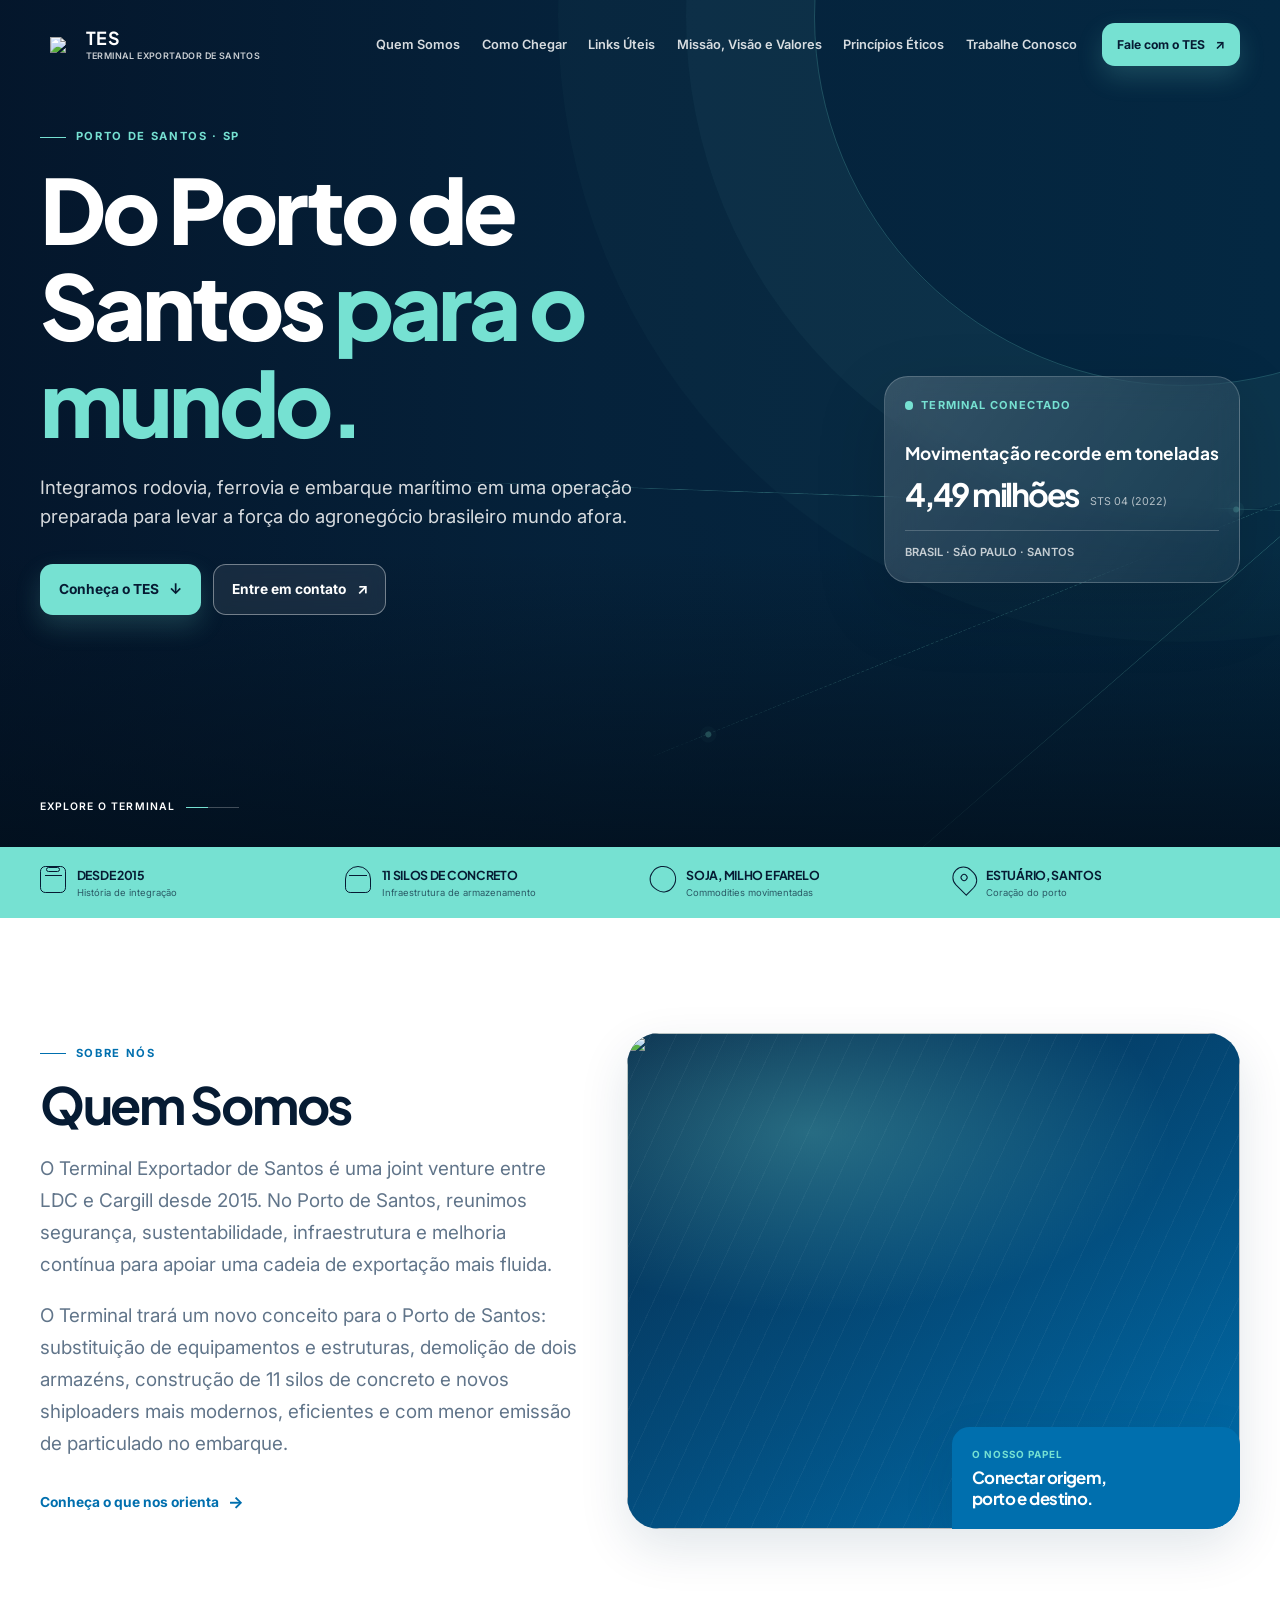
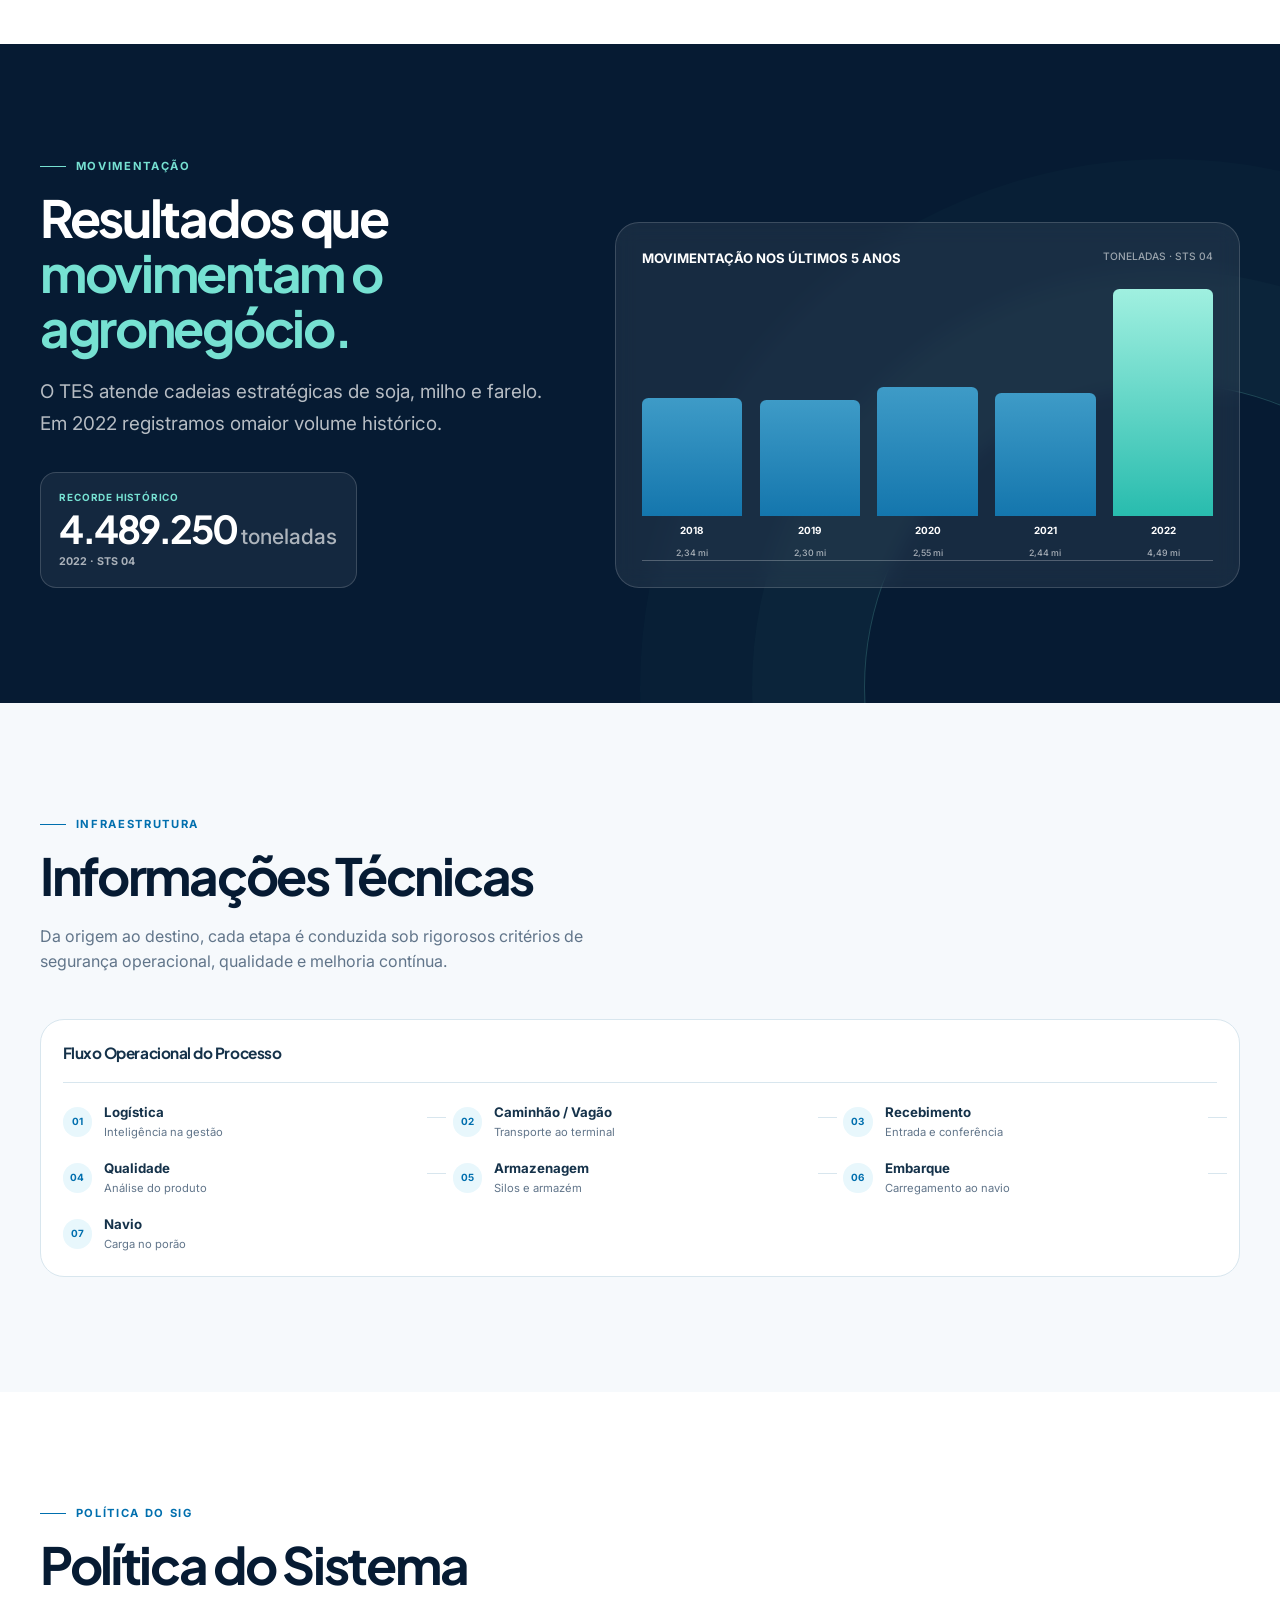
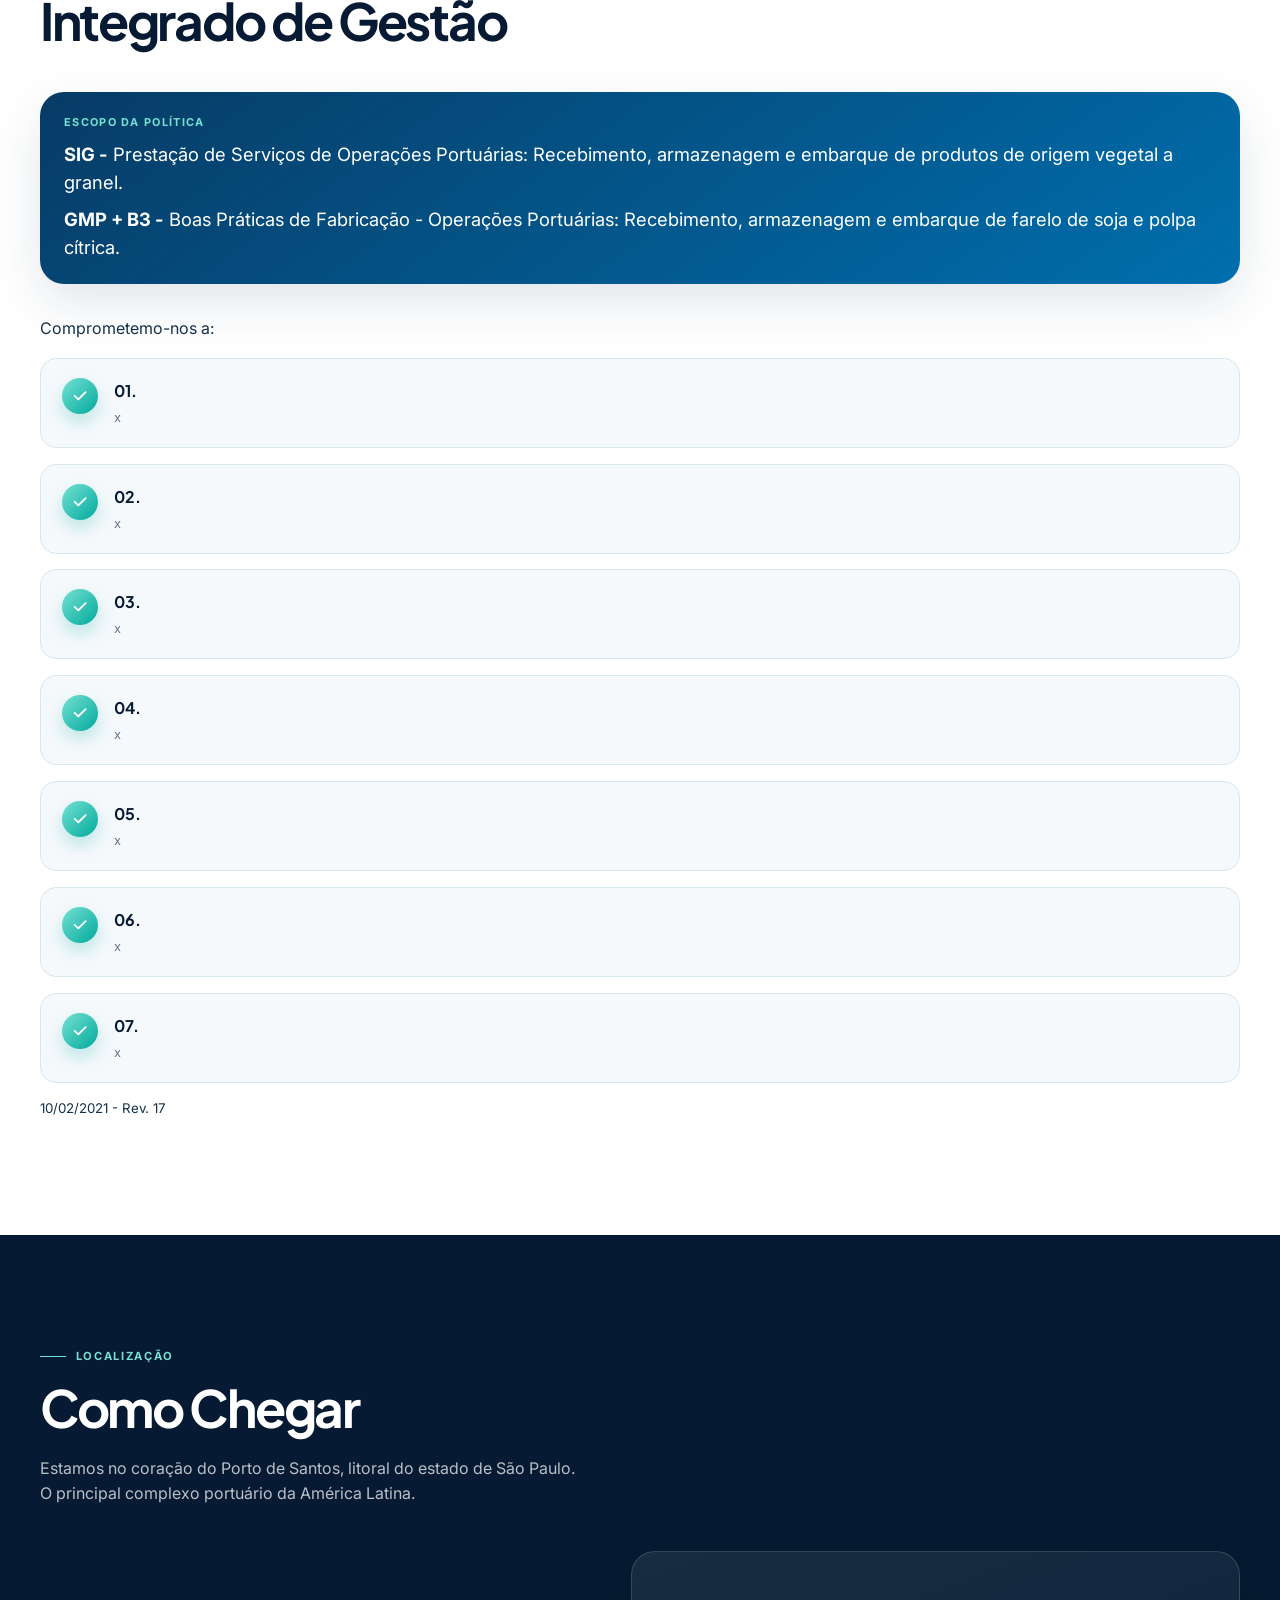
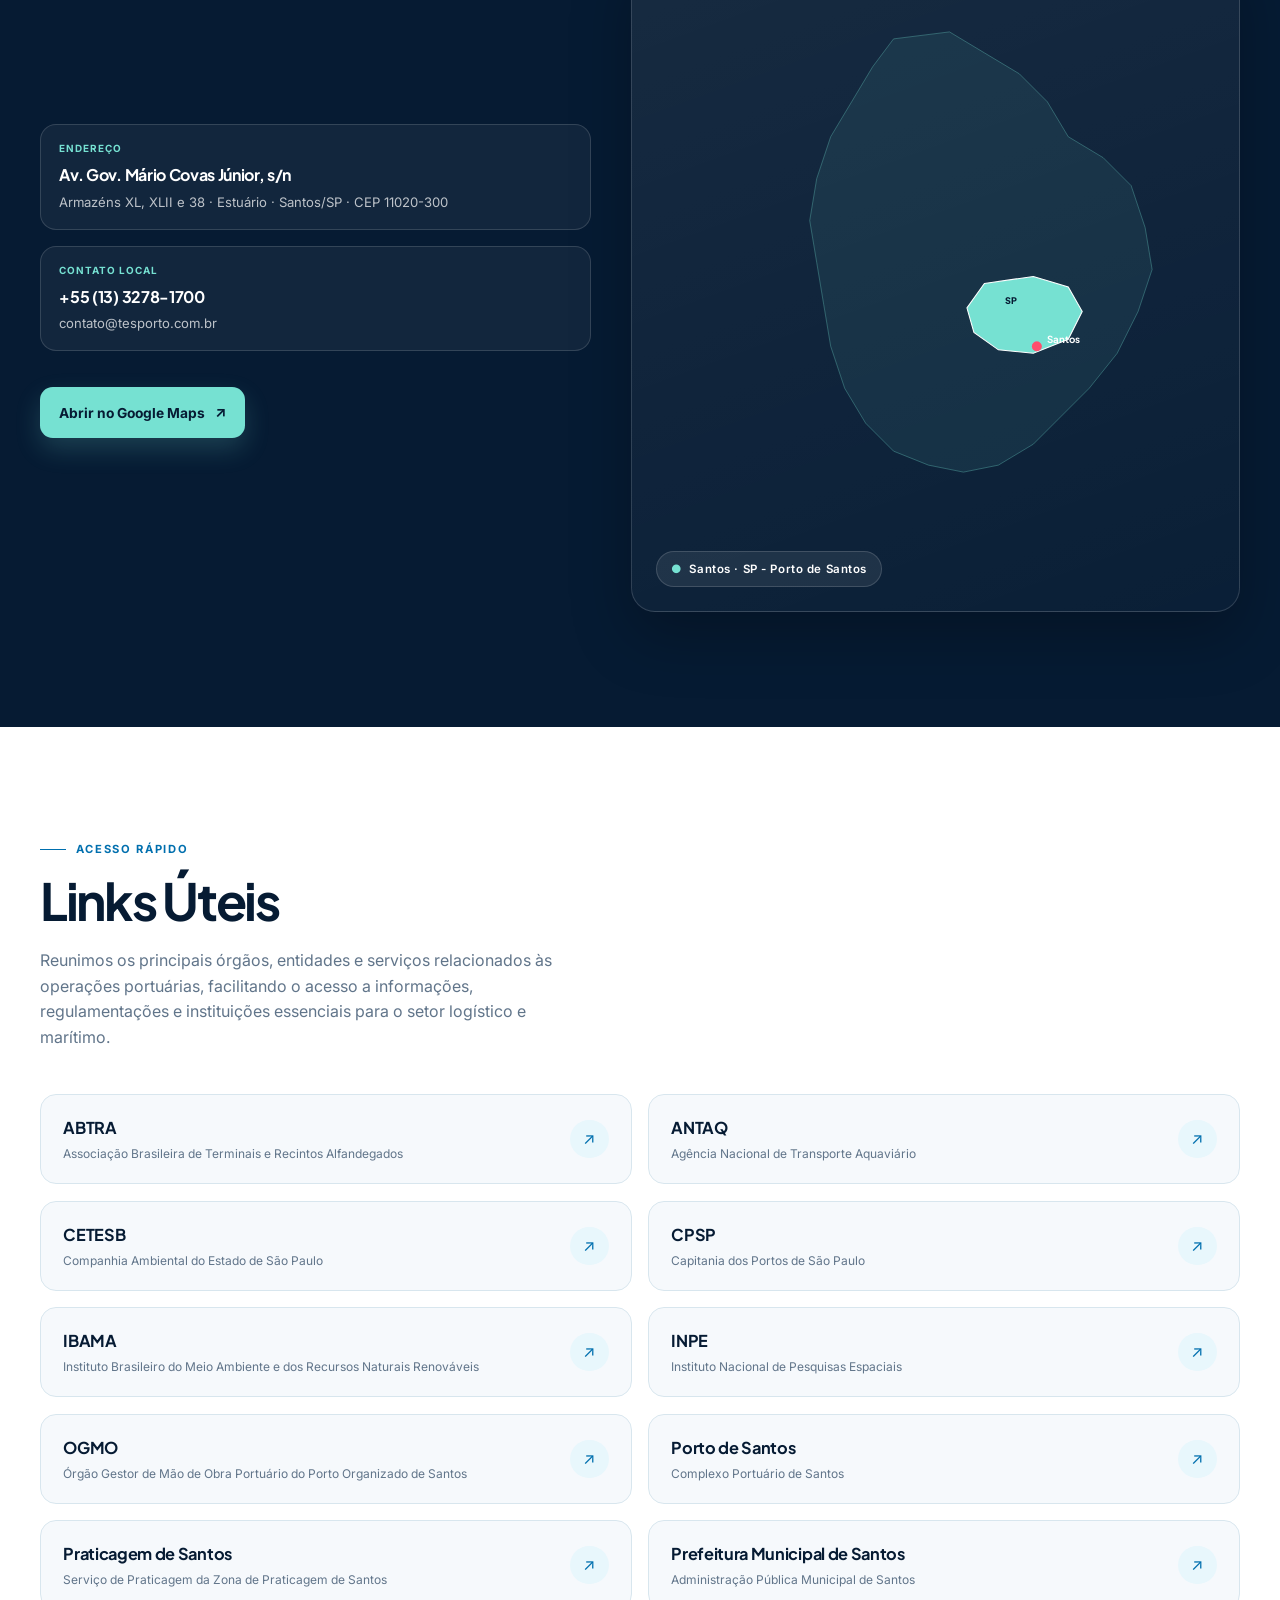
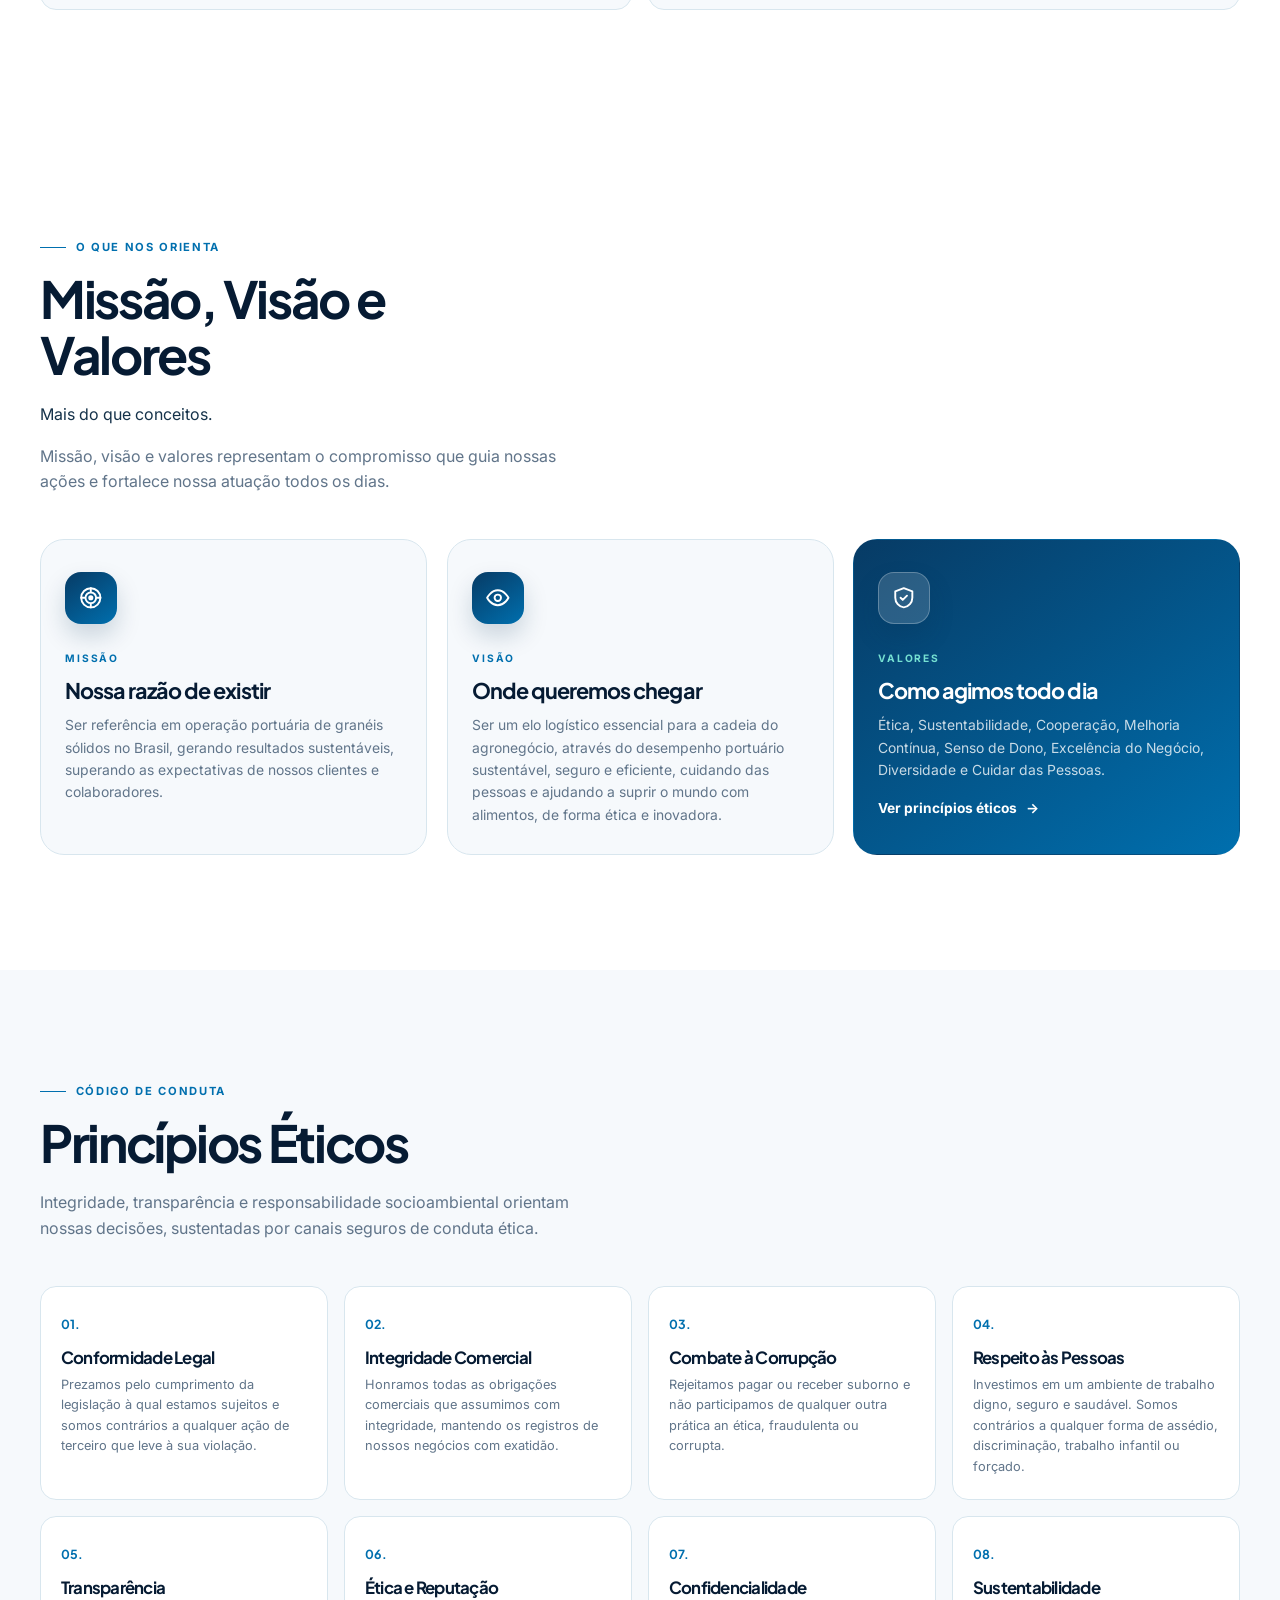
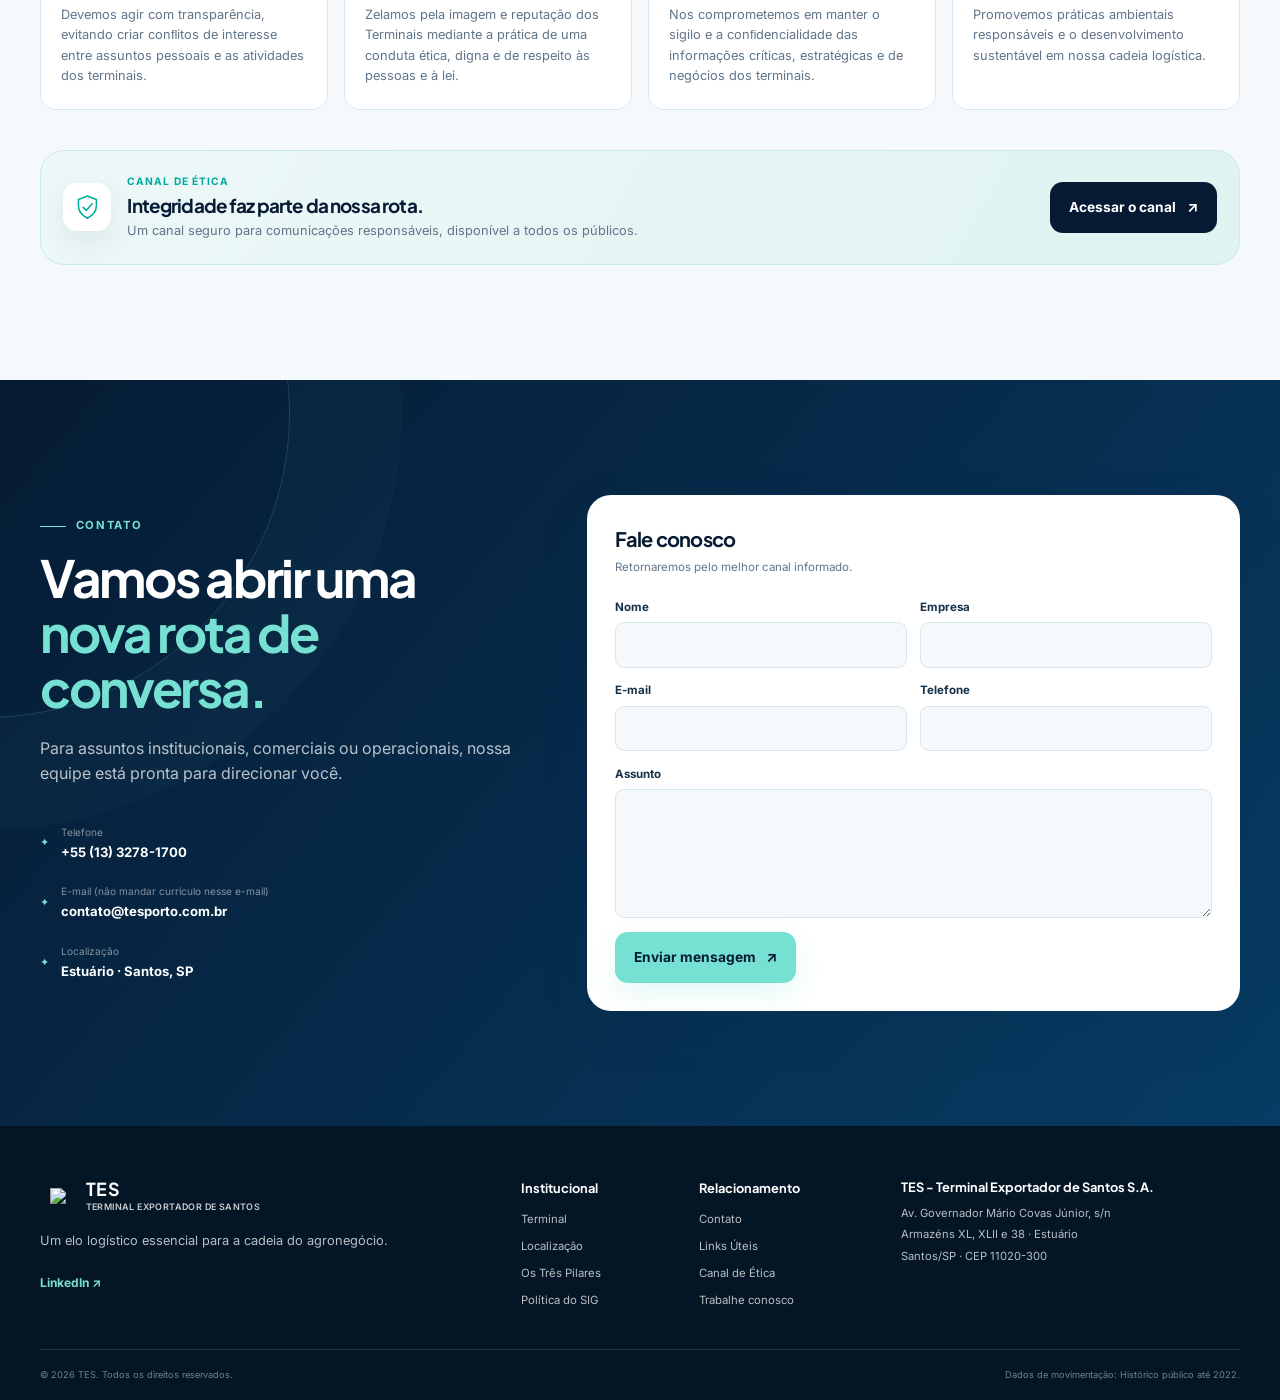
==== commit d467d1cb: "Testes de novas extensões" ====
--- a/public/index.html
+++ b/public/index.html
@@ -135,7 +135,7 @@
           </div>
       </div>
     </section>
-
+  
     <!-- QUEM SOMOS -->
     <section class="section intro" id="quemsomos" aria-labelledby="quemsomos-title">
       <div class="container intro-grid">
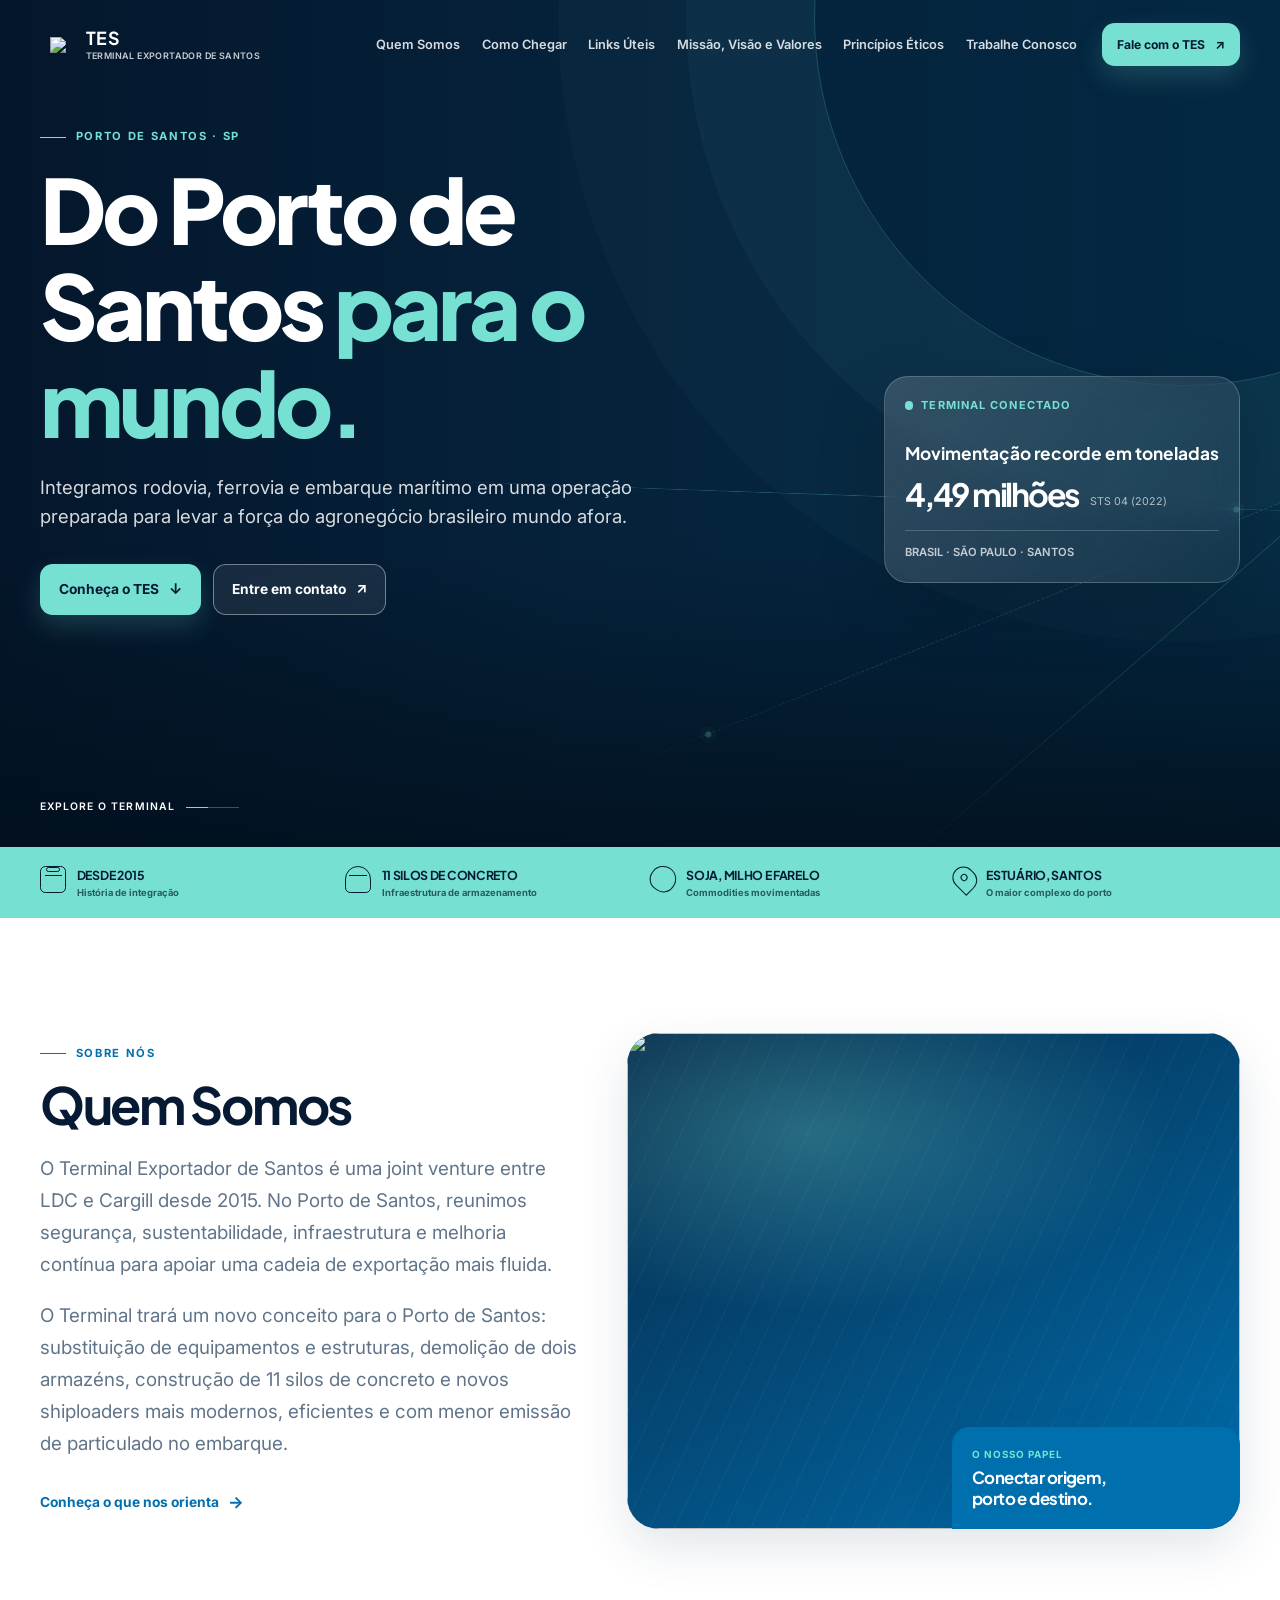
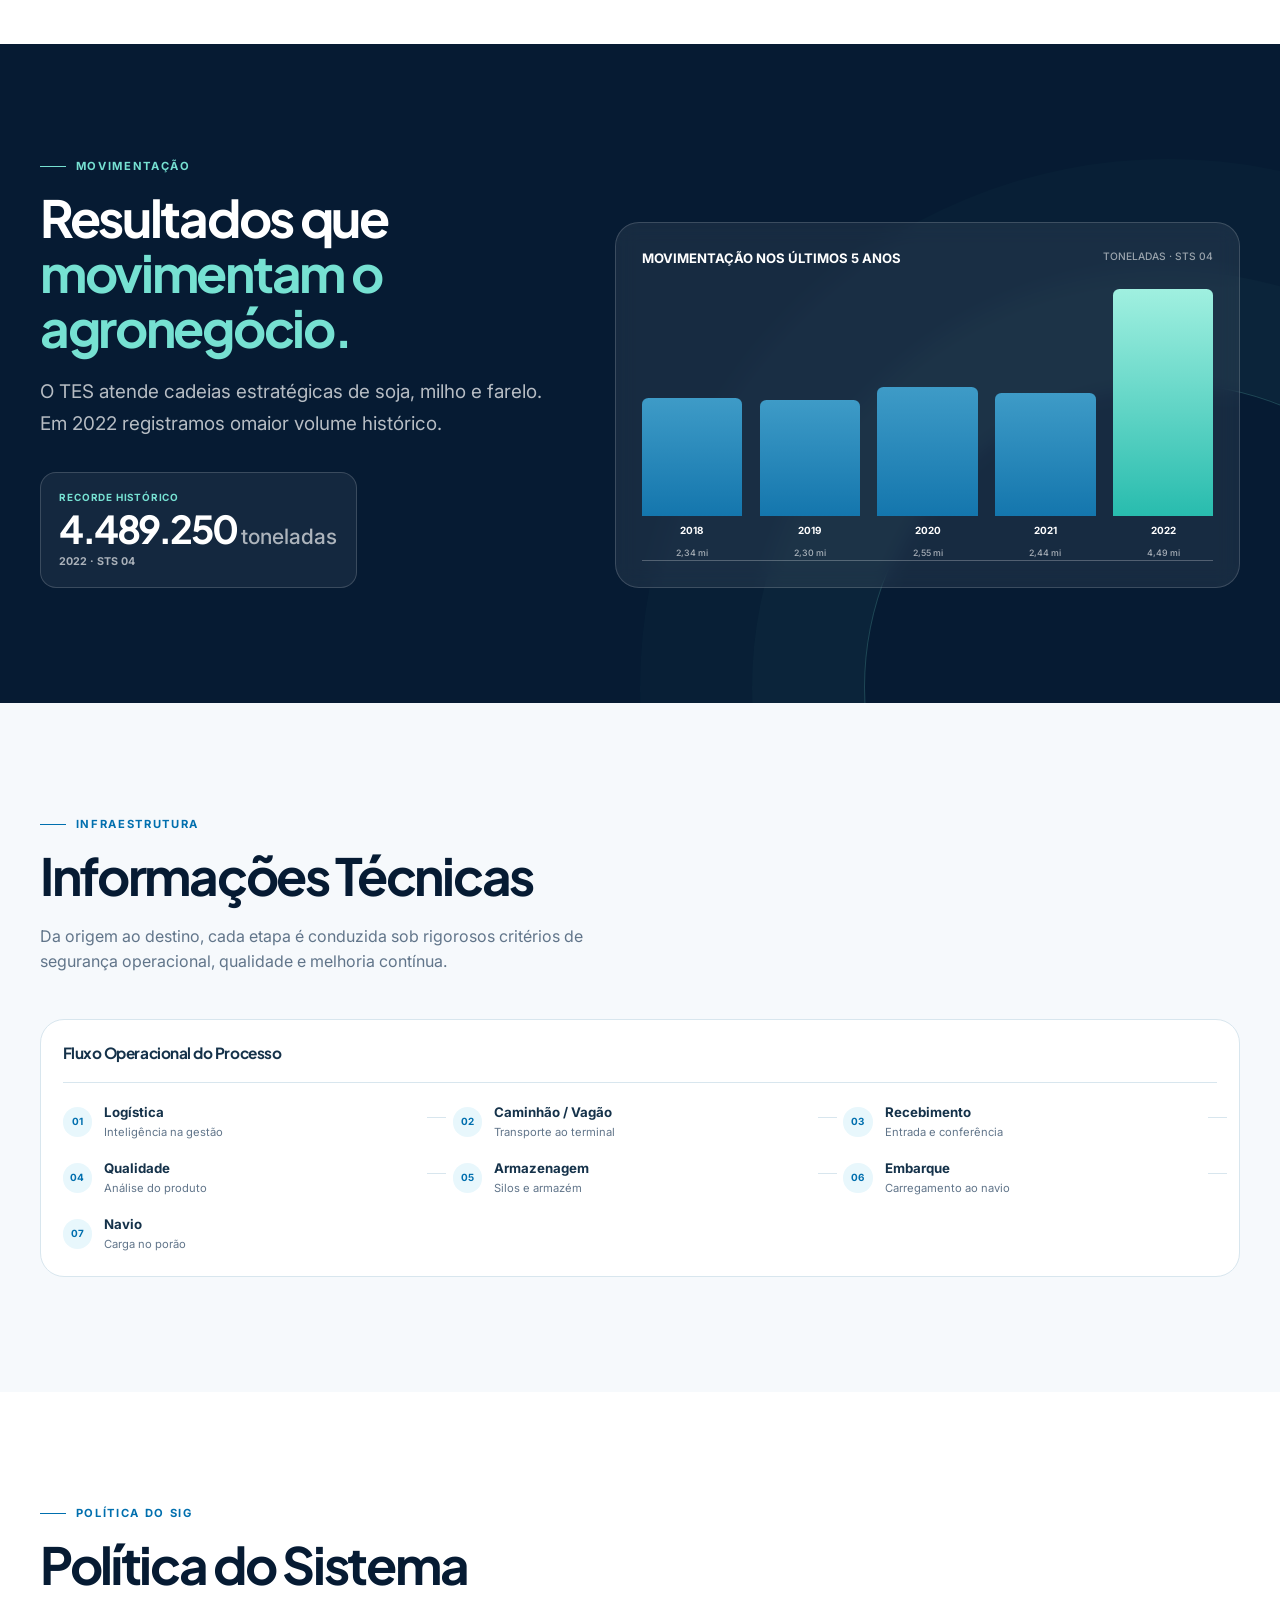
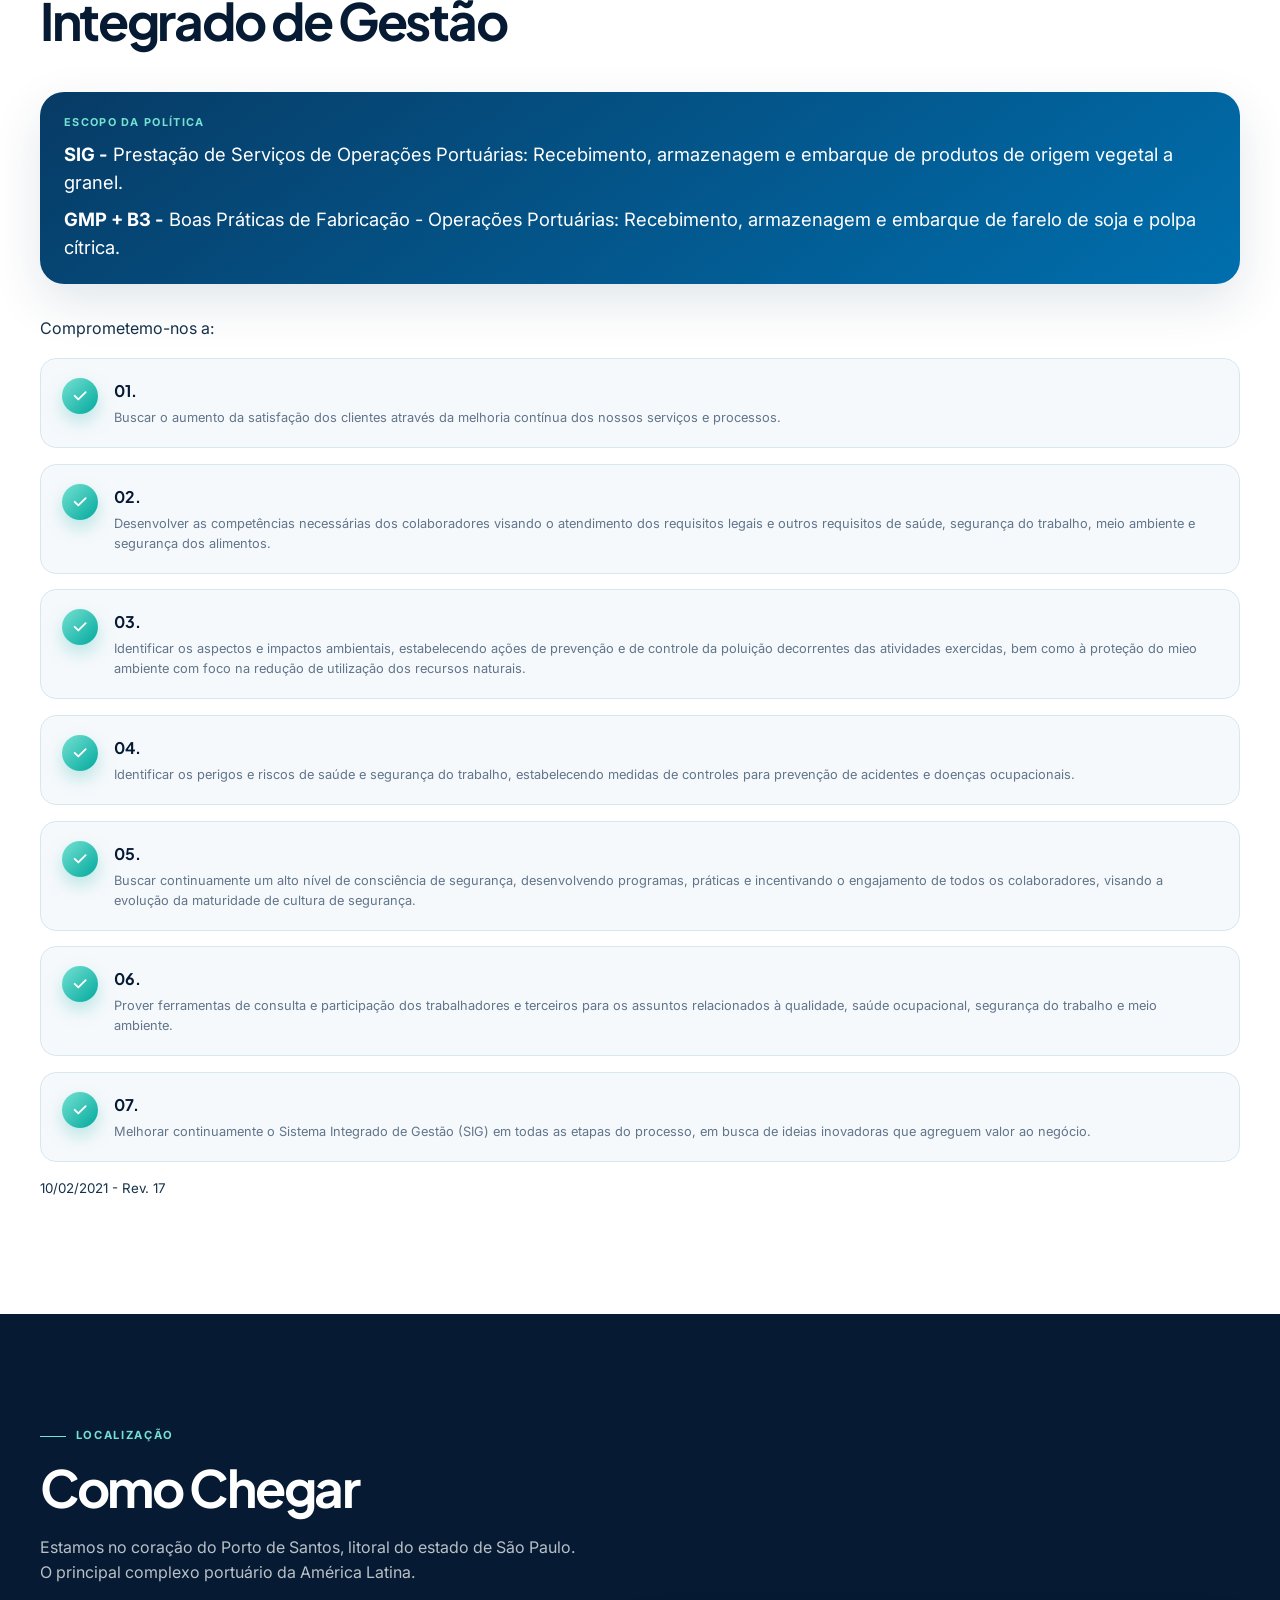
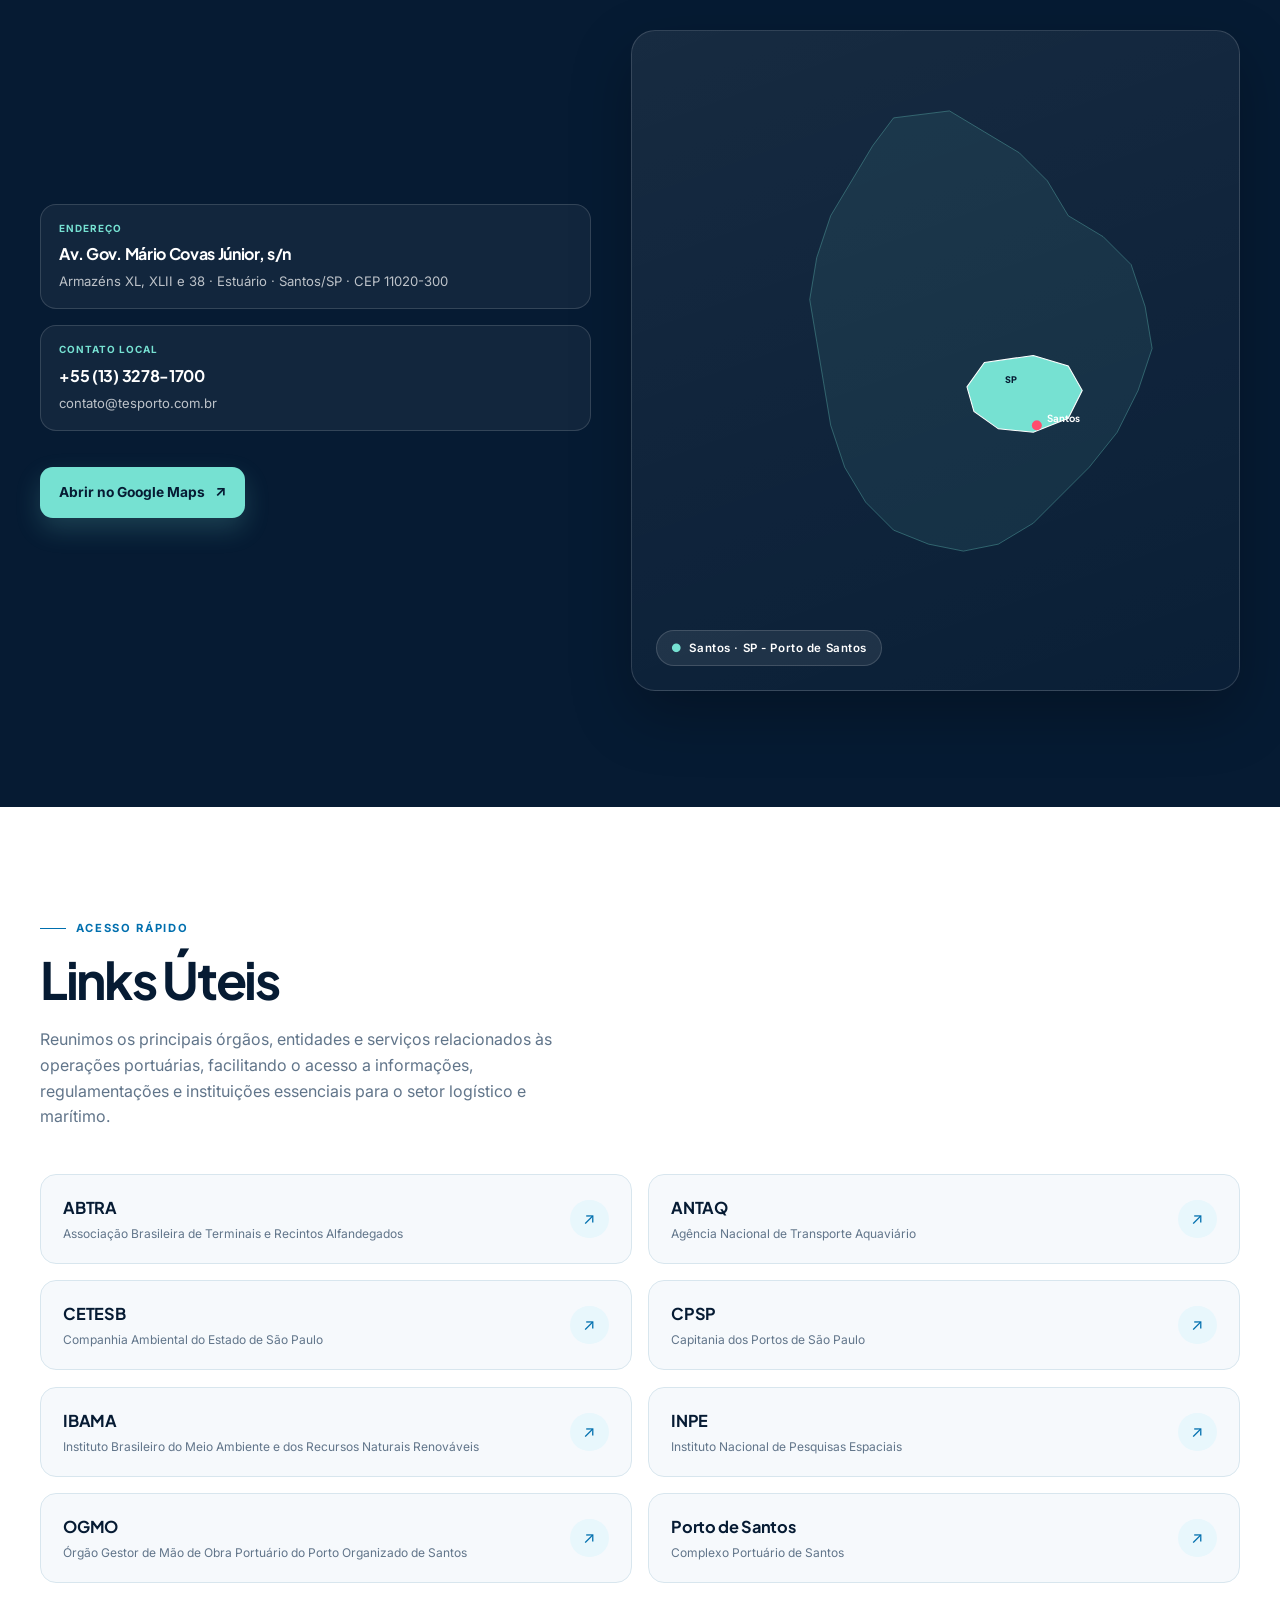
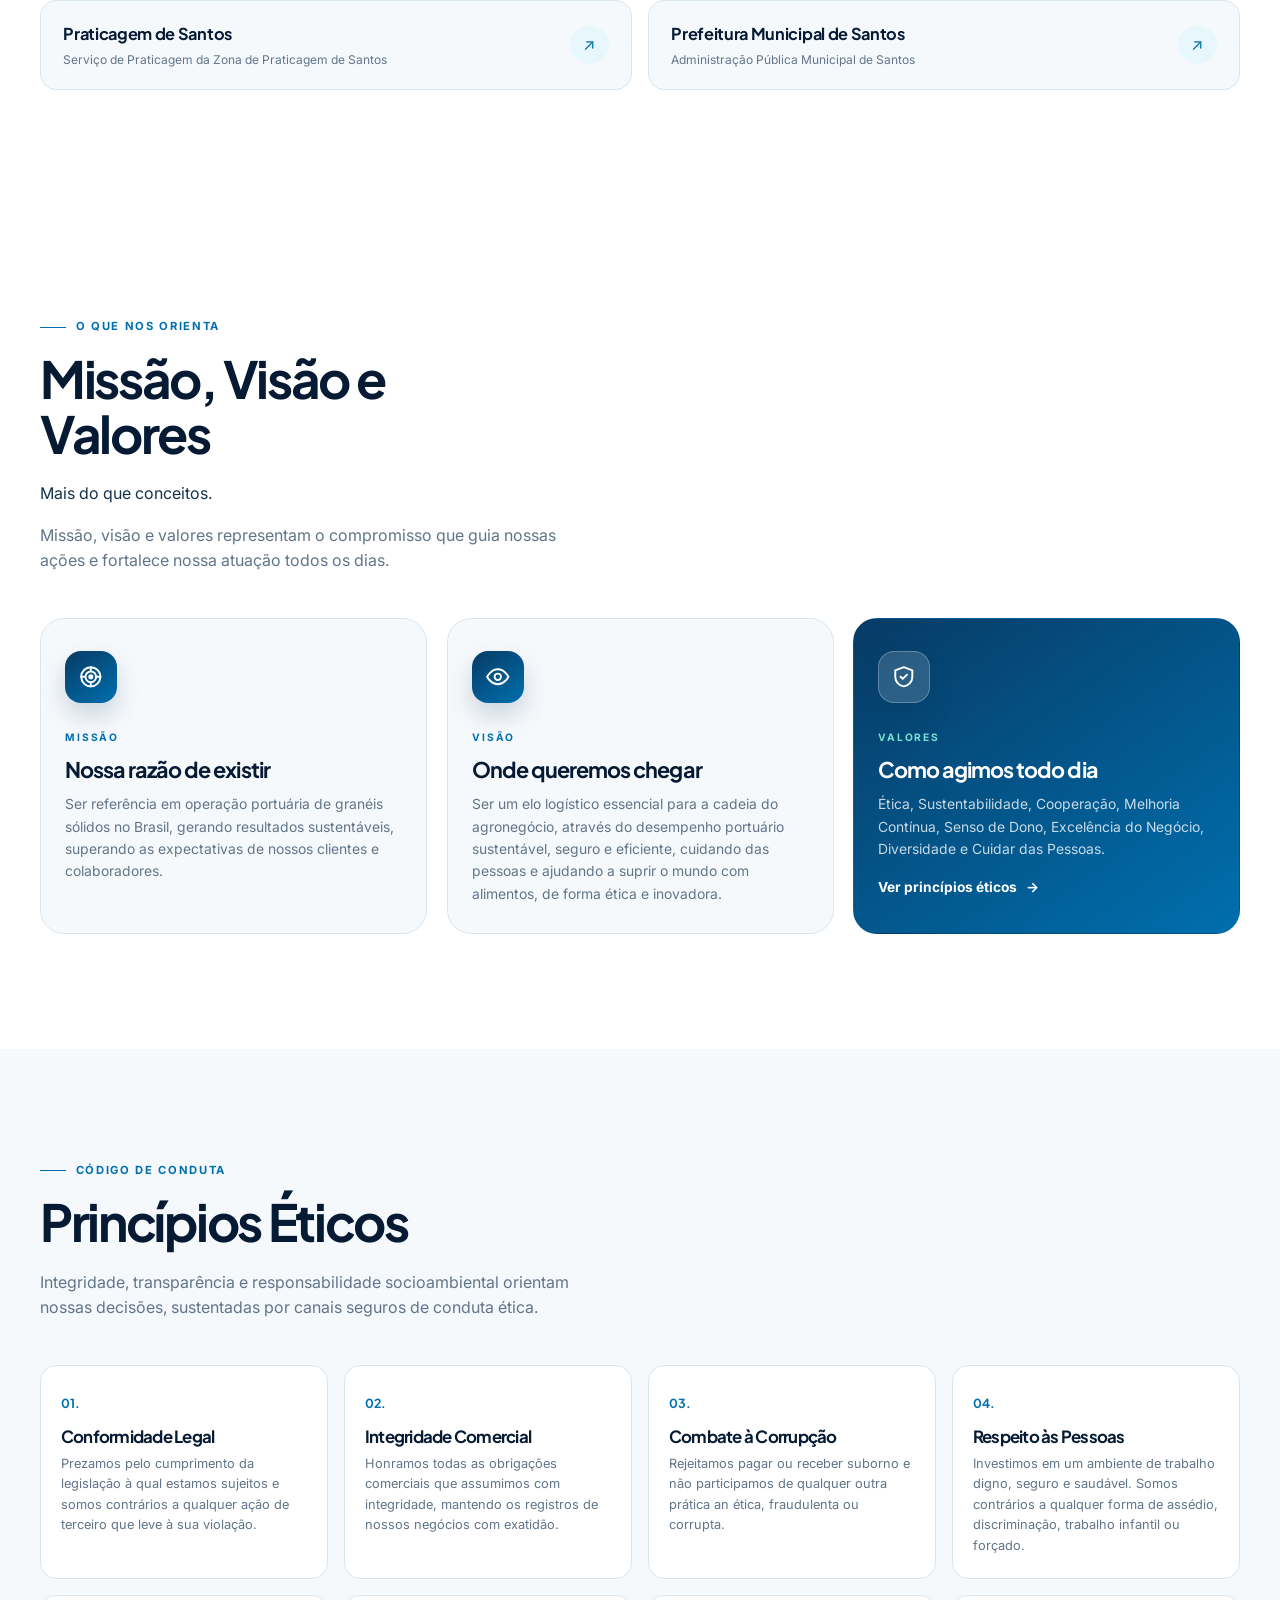
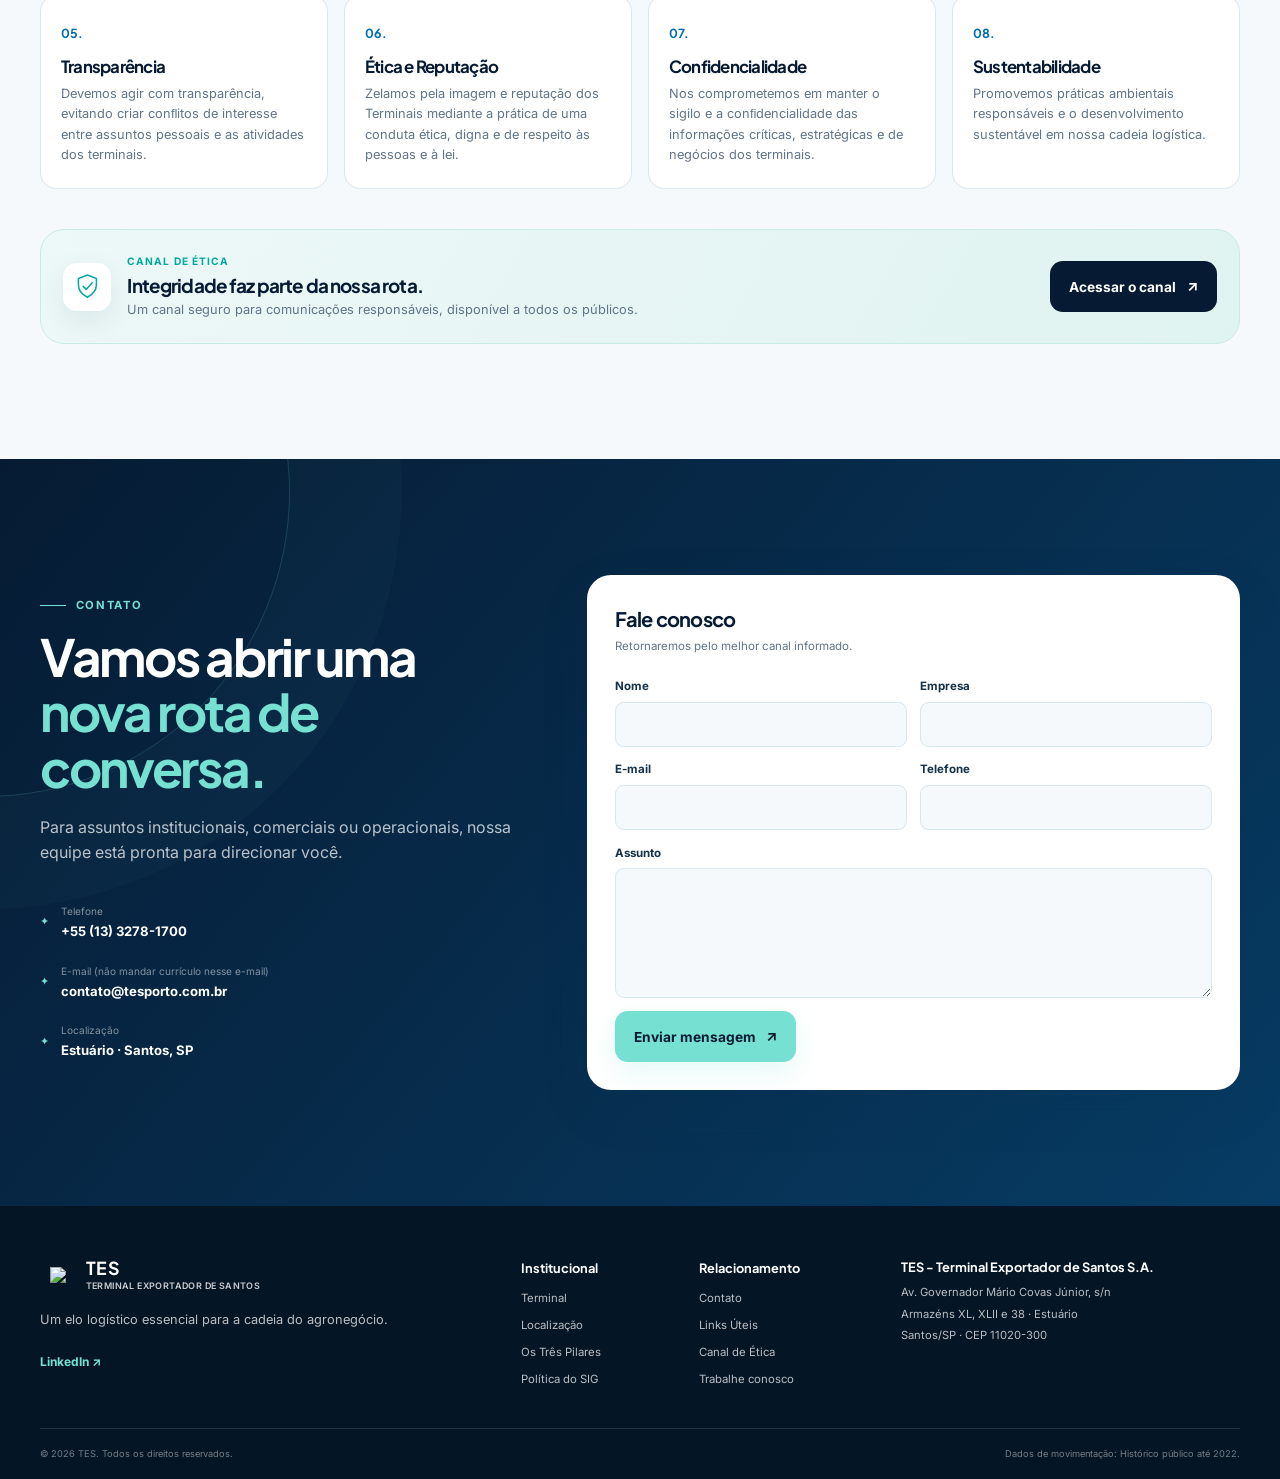
==== commit 03eed388: "Atualizado os descritivos das sections de princípios éticos e caracteres de credentials em negrito" ====
--- a/public/index.html
+++ b/public/index.html
@@ -116,26 +116,26 @@
       <div class="container credentials-grid" data-reveal>
         <div class="credential"><span class="credential-icon icon-archive" aria-hidden="true"></span>
           <div><b><strong>DESDE 2015</strong></b>
-            <small>História de integração</small></div>
+            <small><strong>História de integração</strong></small></div>
           </div>
 
         <div class="credential"><span class="credential-icon icon-silo" aria-hidden="true"></span>
           <div><b><strong>11 SILOS DE CONCRETO</strong></b>
-            <small>Infraestrutura de armazenamento</small></div>
+            <small><strong>Infraestrutura de armazenamento</strong></small></div>
           </div>
 
         <div class="credential"><span class="credential-icon icon-grain" aria-hidden="true"></span>
           <div><b><strong>SOJA, MILHO E FARELO</strong></b>
-            <small>Commodities movimentadas</small></div>
+            <small><strong>Commodities movimentadas</strong></small></div>
           </div>
 
         <div class="credential"><span class="credential-icon icon-pin" aria-hidden="true"></span>
           <div><b><strong>ESTUÁRIO, SANTOS</strong></b>
-            <small>Coração do porto</small></div>
-          </div>
-      </div>
-    </section>
-  
+            <small><strong>O maior complexo do porto</strong></small></div>
+          </div>
+      </div>
+    </section>
+
     <!-- QUEM SOMOS -->
     <section class="section intro" id="quemsomos" aria-labelledby="quemsomos-title">
       <div class="container intro-grid">
@@ -275,7 +275,7 @@
             <div class="sig-card-body">
               <b><strong>01.</strong></b>
               <p>
-                x
+                Buscar o aumento da satisfação dos clientes através da melhoria contínua dos nossos serviços e processos.
               </p>
             </div>
           </article>
@@ -289,7 +289,8 @@
             <div class="sig-card-body">
               <b><strong>02.</strong></b>
               <p>
-                x
+                Desenvolver as competências necessárias dos colaboradores visando o atendimento dos requisitos legais e outros requisitos de saúde,
+                segurança do trabalho, meio ambiente e segurança dos alimentos.
               </p>
             </div>
           </article>
@@ -303,7 +304,8 @@
             <div class="sig-card-body">
               <b><strong>03.</strong></b>
               <p>
-                x
+                Identificar os aspectos e impactos ambientais, estabelecendo ações de prevenção e de controle da poluição decorrentes das atividades
+                exercidas, bem como à proteção do mieo ambiente com foco na redução de utilização dos recursos naturais.
               </p>
             </div>
           </article>
@@ -317,7 +319,8 @@
             <div class="sig-card-body">
               <b><strong>04.</strong></b>
               <p>
-                x
+                Identificar os perigos e riscos de saúde e segurança do trabalho, estabelecendo medidas de controles para prevenção de acidentes e
+                doenças ocupacionais.
               </p>
             </div>
           </article>
@@ -331,7 +334,8 @@
             <div class="sig-card-body">
               <b><strong>05.</strong></b>
               <p>
-                x
+                Buscar continuamente um alto nível de consciência de segurança, desenvolvendo programas, práticas e incentivando o engajamento de
+                todos os colaboradores, visando a evolução da maturidade de cultura de segurança.
               </p>
             </div>
           </article>
@@ -345,7 +349,8 @@
             <div class="sig-card-body">
               <b><strong>06.</strong></b>
               <p>
-                x
+                Prover ferramentas de consulta e participação dos trabalhadores e terceiros para os assuntos relacionados à qualidade, saúde
+                ocupacional, segurança do trabalho e meio ambiente.
               </p>
             </div>
           </article>
@@ -359,7 +364,8 @@
             <div class="sig-card-body">
               <b><strong>07.</strong></b>
               <p>
-                x
+                Melhorar continuamente o Sistema Integrado de Gestão (SIG) em todas as etapas do processo, em busca de ideias inovadoras
+                que agreguem valor ao negócio.
               </p>
             </div>
           </article>
